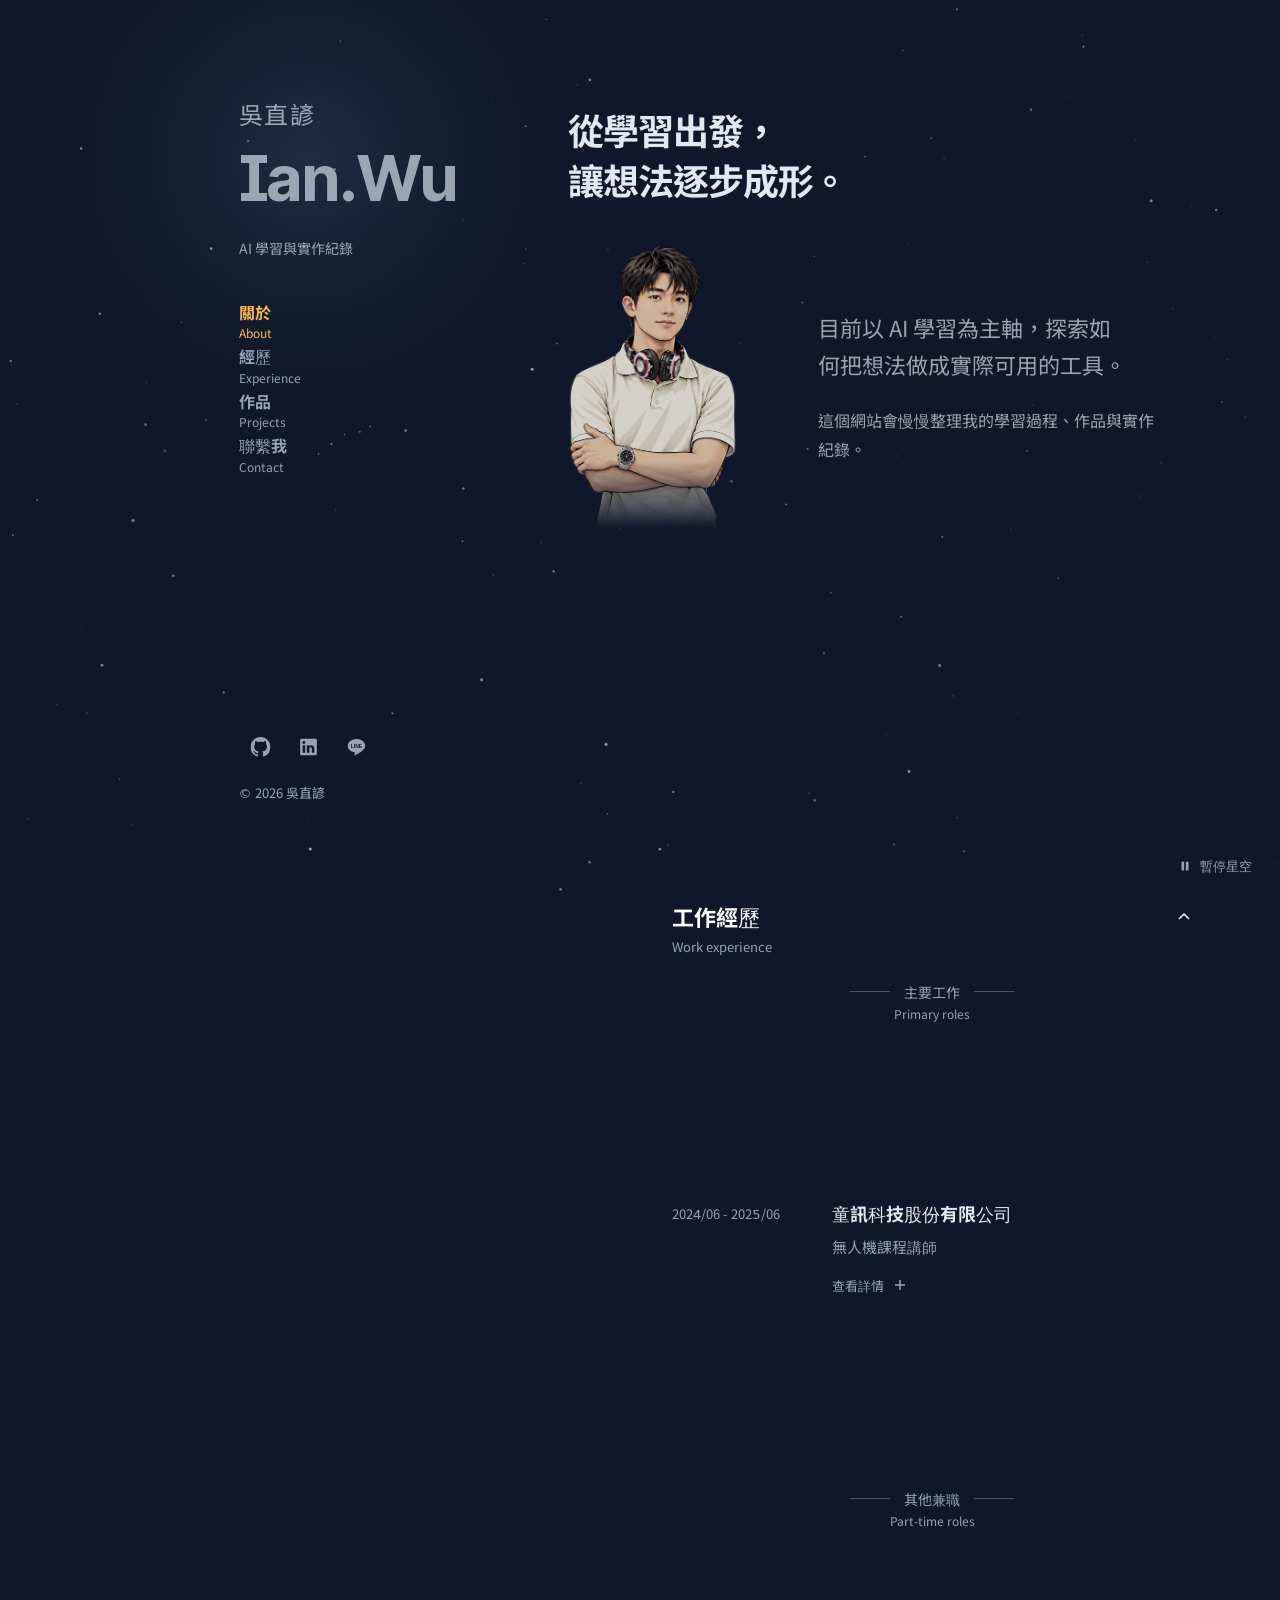
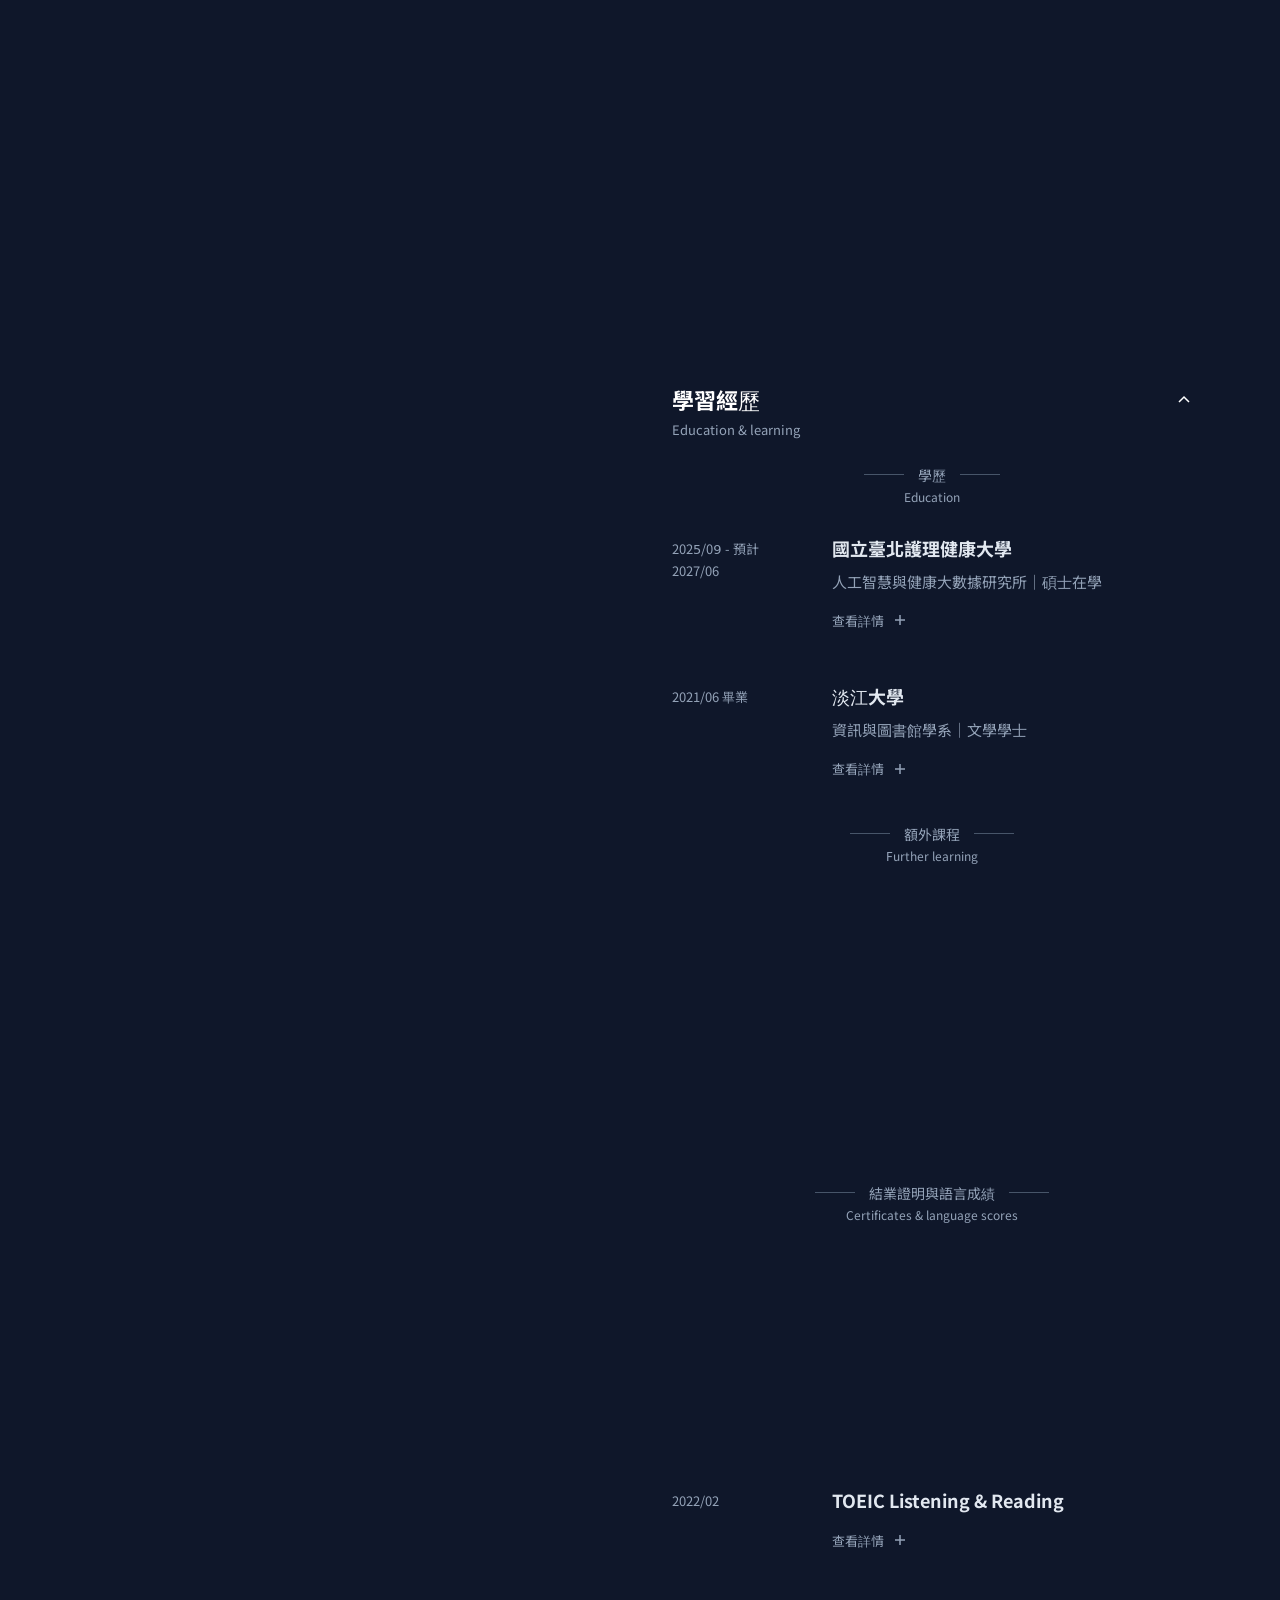
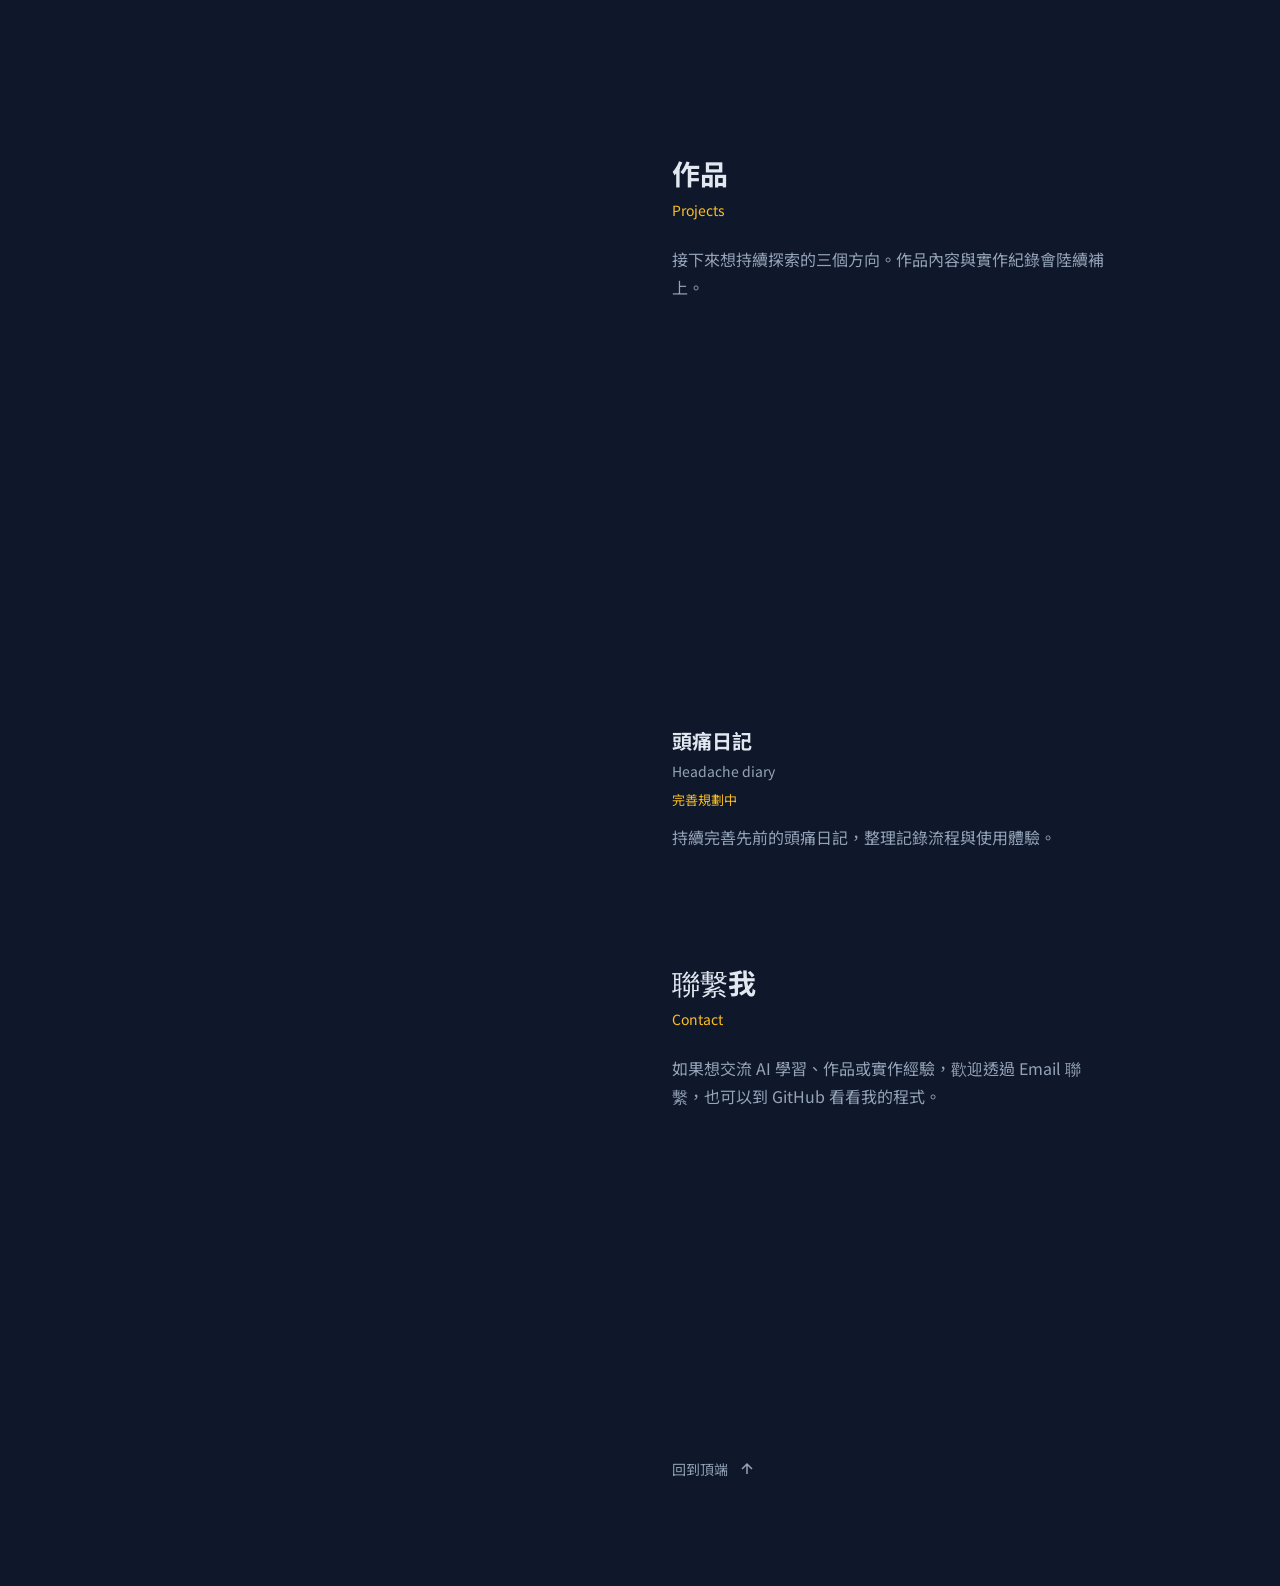
==== index.html @ cefb698c "Publish Ian.Wu portfolio website" ====
<!doctype html>
<html lang="zh-Hant">
<head>
<meta charset="utf-8"><meta name="viewport" content="width=device-width,initial-scale=1">
<meta name="theme-color" content="#0f172a"><meta name="description" content="吳直諺 Ian.Wu 的個人網站，整理 AI 學習、系統導入經歷與作品實作紀錄。">
<title>吳直諺｜個人網站</title>
<link rel="stylesheet" href="site.css?v=20261101-slower-details">
<script src="site.js?v=20261101-hover-details" defer></script>
<script src="starfield.js?v=20261101-vivid" defer></script>
</head>
<body id="top">
<a class="skip-link" href="#main">跳到主要內容</a>
<canvas class="starfield" aria-hidden="true" hidden></canvas>
<div class="site-layout">
<header class="identity">
<div><div class="identity-top"><h1><a href="#top"><span class="name-zh">吳直諺</span><span class="name-en" lang="en">Ian.Wu</span></a></h1>
<button class="menu-toggle" type="button" aria-label="開啟導覽選單" aria-expanded="false" aria-controls="primary-nav" hidden><span class="menu-icon" aria-hidden="true"><span></span><span></span><span></span></span></button></div>
<p class="identity-description">AI 學習與實作紀錄</p>
<nav id="primary-nav" aria-label="主要導覽"><a href="#about" aria-current=location><span class="nav-line" aria-hidden="true"></span><span class="nav-label"><span class="label-zh">關於</span><span class="label-en" lang="en">About</span></span></a><div class="nav-group"><a href="#work-experience" aria-expanded="false" aria-controls="experience-nav" ><span class="nav-line" aria-hidden="true"></span><span class="nav-label"><span class="label-zh">經歷</span><span class="label-en" lang="en">Experience</span></span></a><div id="experience-nav" class="nav-branch" aria-hidden="true" inert><div class="nav-branch-clip"><ul class="nav-children"><li><a href="#work-experience"><span class="nav-label"><span class="label-zh">工作經歷</span><span class="label-en" lang="en">Work experience</span></span></a></li><li><a href="#learning-experience"><span class="nav-label"><span class="label-zh">學習經歷</span><span class="label-en" lang="en">Education &amp; learning</span></span></a></li></ul></div></div></div><a href="#projects" ><span class="nav-line" aria-hidden="true"></span><span class="nav-label"><span class="label-zh">作品</span><span class="label-en" lang="en">Projects</span></span></a><a href="#contact" ><span class="nav-line" aria-hidden="true"></span><span class="nav-label"><span class="label-zh">聯繫我</span><span class="label-en" lang="en">Contact</span></span></a></nav></div>
<div class="identity-bottom"><div class="social-links" aria-label="社群連結"><a href="https://github.com/ian94305" aria-label="GitHub" target="_blank" rel="noopener noreferrer"><svg xmlns="http://www.w3.org/2000/svg" viewBox="0 0 16 16" fill="currentColor" class="h-6 w-6" aria-hidden="true"><path d="M8 0C3.58 0 0 3.58 0 8c0 3.54 2.29 6.53 5.47 7.59.4.07.55-.17.55-.38 0-.19-.01-.82-.01-1.49-2.01.37-2.53-.49-2.69-.94-.09-.23-.48-.94-.82-1.13-.28-.15-.68-.52-.01-.53.63-.01 1.08.58 1.23.82.72 1.21 1.87.87 2.33.66.07-.52.28-.87.51-1.07-1.78-.2-3.64-.89-3.64-3.95 0-.87.31-1.59.82-2.15-.08-.2-.36-1.02.08-2.12 0 0 .67-.21 2.2.82.64-.18 1.32-.27 2-.27.68 0 1.36.09 2 .27 1.53-1.04 2.2-.82 2.2-.82.44 1.1.16 1.92.08 2.12.51.56.82 1.27.82 2.15 0 3.07-1.87 3.75-3.65 3.95.29.25.54.73.54 1.48 0 1.07-.01 1.93-.01 2.2 0 .21.15.46.55.38A8.013 8.013 0 0016 8c0-4.42-3.58-8-8-8z"></path></svg></a><span class="social-pending" role="img" aria-label="LinkedIn（連結待補）" title="LinkedIn：連結待補"><svg xmlns="http://www.w3.org/2000/svg" viewBox="0 0 24 24" fill="currentColor" class="h-6 w-6" aria-hidden="true"><path d="M20.5 2h-17A1.5 1.5 0 002 3.5v17A1.5 1.5 0 003.5 22h17a1.5 1.5 0 001.5-1.5v-17A1.5 1.5 0 0020.5 2zM8 19H5v-9h3zM6.5 8.25A1.75 1.75 0 118.3 6.5a1.78 1.78 0 01-1.8 1.75zM19 19h-3v-4.74c0-1.42-.6-1.93-1.38-1.93A1.74 1.74 0 0013 14.19a.66.66 0 000 .14V19h-3v-9h2.9v1.3a3.11 3.11 0 012.7-1.4c1.55 0 3.36.86 3.36 3.66z"></path></svg></span><span class="social-pending" role="img" aria-label="LINE（連結待補）" title="LINE：連結待補"><svg xmlns="http://www.w3.org/2000/svg" viewBox="0 0 32 32" aria-hidden="true"><path fill="currentColor" d="M16 3C8.3 3 2 7.8 2 13.8c0 5.3 4.8 9.7 11.3 10.6l-.6 4.6c-.1.6.4.8.9.5 6.8-4 16.4-9.5 16.4-15.7C30 7.8 23.7 3 16 3Z"/><text x="16" y="17" text-anchor="middle" fill="#0f172a" font-family="Arial,sans-serif" font-weight="700" font-size="8">LINE</text></svg></span></div><p class="copyright">© 2026 吳直諺</p></div>
</header>
<main id="main" tabindex="-1"><section id="about" aria-label="關於" tabindex="-1"><div class="about-intro"><p class="about-headline"><span>從學習出發，</span><span>讓想法逐步成形。</span></p><div class="about-profile"><figure class="about-portrait"><img src="assets/ian-portrait-comic-20261101.png" alt="Ian.Wu 戴著耳機、雙手交叉的漫畫風人像" width="1024" height="673" decoding="async"></figure><div class="about-copy"><p>目前以 AI 學習為<span class="keep-word">主軸</span>，探索如何把想法做成實際可用的工具。</p><p>這個網站會慢慢整理我的學習過程、作品與實作紀錄。</p></div></div></div></section><section id="experience" aria-label="經歷" tabindex="-1"><div class="experience-timeline"><section class="experience-group" id="work-experience" aria-labelledby="heading-work-experience" tabindex="-1"><h2 id="heading-work-experience"><button class="timeline-toggle" type="button" aria-expanded="true" aria-controls="details-work-experience" disabled><span class="heading-pair"><span class="label-zh">工作經歷</span><span class="label-en" lang="en">Work experience</span></span><svg class="timeline-chevron" viewBox="0 0 16 16" fill="none" stroke="currentColor" stroke-width="1.5" aria-hidden="true"><path d="m3 6 5 5 5-5"/></svg></button></h2><div class="timeline-details" id="details-work-experience"><div class="timeline-details-clip"><section class="experience-category"><h3><span class="heading-pair"><span class="label-zh">主要工作</span><span class="label-en" lang="en">Primary roles</span></span></h3><div class="category-entries"><article class="entry"><p class="entry-period">2025/07 - 至今</p><div><h4>金旭資訊</h4><p class="entry-subtitle">ERP 系統導入顧問</p><details class="entry-more"><summary><span class="more-closed">查看詳情</span><span class="more-open">收合詳情</span><span class="sr-only">：金旭資訊</span><svg class="disclosure-icon" viewBox="0 0 16 16" fill="none" stroke="currentColor" stroke-width="1.5" aria-hidden="true"><path d="M3 8h10"/><path class="plus-stem" d="M8 3v10"/></svg></summary><div class="entry-description"><ul class=entry-points><li>參與 ERP 系統導入，涵蓋人事薪資、進銷存及發票申報；與客戶管理者及使用者釐清需求、跨部門流程與資料交接，提出導入方案及流程調整建議。</li><li>依需求設定系統功能、欄位對應及資料匯入／匯出，執行資料驗證與問題排查，協同工程部處理問題，參與教育訓練、文件準備及上線後支援。</li><li>代表案例：協助約 100 人薪資系統正式上線，完成首月薪資結算與全員核對，釐清或修正差異。</li></ul></div></details></div></article><article class="entry"><p class="entry-period">2024/06 - 2025/06</p><div><h4>童訊科技股份有限公司</h4><p class="entry-subtitle">無人機課程講師</p><details class="entry-more"><summary><span class="more-closed">查看詳情</span><span class="more-open">收合詳情</span><span class="sr-only">：童訊科技股份有限公司</span><svg class="disclosure-icon" viewBox="0 0 16 16" fill="none" stroke="currentColor" stroke-width="1.5" aria-hidden="true"><path d="M3 8h10"/><path class="plus-stem" d="M8 3v10"/></svg></summary><div class="entry-description"><ul class=entry-points><li>規劃國中生無人機課程教案，進行課堂教學與操作指導。</li><li>提供無人機競賽指導，將技術操作轉化為學生可理解的學習步驟。</li></ul></div></details></div></article><article class="entry"><p class="entry-period">2023/04 - 2024/07</p><div><h4>資達科技股份有限公司</h4><p class="entry-subtitle">系統客服人員</p><details class="entry-more"><summary><span class="more-closed">查看詳情</span><span class="more-open">收合詳情</span><span class="sr-only">：資達科技股份有限公司</span><svg class="disclosure-icon" viewBox="0 0 16 16" fill="none" stroke="currentColor" stroke-width="1.5" aria-hidden="true"><path d="M3 8h10"/><path class="plus-stem" d="M8 3v10"/></svg></summary><div class="entry-description"><ul class=entry-points><li>監控電子公文系統，回應使用者諮詢、彙整回饋並進行問題初步排解。</li><li>執行資料庫排查及例行報表製作，陪同業務提供售前技術支援。</li></ul></div></details></div></article></div></section><section class="experience-category"><h3><span class="heading-pair"><span class="label-zh">其他兼職</span><span class="label-en" lang="en">Part-time roles</span></span></h3><div class="category-entries"><article class="entry"><p class="entry-period">2024/07 - 至今</p><div><h4>台灣腦中風學會</h4><p class="entry-subtitle">IT 支援</p><p>電腦、網路及周邊設備排查；研討會視訊與現場技術支援。</p></div></article><article class="entry"><p class="entry-period">2022 - 2024</p><div><h4>英文家教</h4><p>個別指導兩名國中生，協助課業、段考及會考英文準備。</p></div></article><article class="entry"><p class="entry-period"></p><div><h4>展場與活動兼職</h4><p>展場銷售、顧客接待、活動執行與設備管理。</p></div></article></div></section></div></div></section><section class="experience-group" id="learning-experience" aria-labelledby="heading-learning-experience" tabindex="-1"><h2 id="heading-learning-experience"><button class="timeline-toggle" type="button" aria-expanded="true" aria-controls="details-learning-experience" disabled><span class="heading-pair"><span class="label-zh">學習經歷</span><span class="label-en" lang="en">Education &amp; learning</span></span><svg class="timeline-chevron" viewBox="0 0 16 16" fill="none" stroke="currentColor" stroke-width="1.5" aria-hidden="true"><path d="m3 6 5 5 5-5"/></svg></button></h2><div class="timeline-details" id="details-learning-experience"><div class="timeline-details-clip"><section class="experience-category"><h3><span class="heading-pair"><span class="label-zh">學歷</span><span class="label-en" lang="en">Education</span></span></h3><div class="category-entries"><article class="entry"><p class="entry-period">2025/09 - 預計 2027/06</p><div><h4>國立臺北護理健康大學</h4><p class="entry-subtitle">人工智慧與健康大數據研究所｜碩士在學</p><details class="entry-more"><summary><span class="more-closed">查看詳情</span><span class="more-open">收合詳情</span><span class="sr-only">：國立臺北護理健康大學</span><svg class="disclosure-icon" viewBox="0 0 16 16" fill="none" stroke="currentColor" stroke-width="1.5" aria-hidden="true"><path d="M3 8h10"/><path class="plus-stem" d="M8 3v10"/></svg></summary><div class="entry-description"><p>以人工智慧與健康大數據為兩大發展主軸，結合資訊科技與生醫健康領域。課程涵蓋資料科學、機器學習、健康數據分析與資料探勘，重視理論、實作及健康照護情境中的應用。</p></div></details></div></article><article class="entry"><p class="entry-period">2021/06 畢業</p><div><h4>淡江大學</h4><p class="entry-subtitle">資訊與圖書館學系｜文學學士</p><details class="entry-more"><summary><span class="more-closed">查看詳情</span><span class="more-open">收合詳情</span><span class="sr-only">：淡江大學</span><svg class="disclosure-icon" viewBox="0 0 16 16" fill="none" stroke="currentColor" stroke-width="1.5" aria-hidden="true"><path d="M3 8h10"/><path class="plus-stem" d="M8 3v10"/></svg></summary><div class="entry-description"><p>以圖書館學為基礎，結合資訊科學、多媒體科技與出版傳播。課程涵蓋資訊組織、資訊檢索、數位典藏與資訊系統應用，著重資訊資源的蒐集、整理、保存、管理與利用。</p></div></details></div></article></div></section><section class="experience-category"><h3><span class="heading-pair"><span class="label-zh">額外課程</span><span class="label-en" lang="en">Further learning</span></span></h3><div class="category-entries"><article class="entry"><p class="entry-period">2023/03/05 - 2023/03/19</p><div><h4>Node.js 與 MongoDB 網頁後端開發</h4><p class="entry-subtitle">國立臺灣大學資訊系統訓練班</p><details class="entry-more"><summary><span class="more-closed">查看詳情</span><span class="more-open">收合詳情</span><span class="sr-only">：Node.js 與 MongoDB 網頁後端開發</span><svg class="disclosure-icon" viewBox="0 0 16 16" fill="none" stroke="currentColor" stroke-width="1.5" aria-hidden="true"><path d="M3 8h10"/><path class="plus-stem" d="M8 3v10"/></svg></summary><div class="entry-description"><ul class=entry-points><li>完成非學分進修課程，學習 Node.js、MongoDB 與 Express。</li><li>練習 RESTful API 與資料庫操作，建立網頁後端開發基礎。</li></ul></div></details></div></article><article class="entry"><p class="entry-period">2022/10/07 - 2022/12/19</p><div><h4>Fintech AI 金融與行銷大數據養成班</h4><p class="entry-subtitle">工業技術研究院｜357 小時</p><details class="entry-more"><summary><span class="more-closed">查看詳情</span><span class="more-open">收合詳情</span><span class="sr-only">：Fintech AI 金融與行銷大數據養成班</span><svg class="disclosure-icon" viewBox="0 0 16 16" fill="none" stroke="currentColor" stroke-width="1.5" aria-hidden="true"><path d="M3 8h10"/><path class="plus-stem" d="M8 3v10"/></svg></summary><div class="entry-description"><ul class=entry-points><li>完成培訓，學習 Python、AI 模型與資料分析。</li><li>透過金融及行銷案例理解資料分析應用，連結資料處理與業務情境。</li></ul></div></details></div></article></div></section><section class="experience-category"><h3><span class="heading-pair"><span class="label-zh">結業證明與語言成績</span><span class="label-en" lang="en">Certificates &amp; language scores</span></span></h3><div class="category-entries"><article class="entry"><p class="entry-period">2024/07</p><div><h4>AWS Cloud Practitioner Essentials</h4><details class="entry-more"><summary><span class="more-closed">查看詳情</span><span class="more-open">收合詳情</span><span class="sr-only">：AWS Cloud Practitioner Essentials</span><svg class="disclosure-icon" viewBox="0 0 16 16" fill="none" stroke="currentColor" stroke-width="1.5" aria-hidden="true"><path d="M3 8h10"/><path class="plus-stem" d="M8 3v10"/></svg></summary><div class="entry-description"><p>課程結業。</p></div></details></div></article><article class="entry"><p class="entry-period">2024/07</p><div><h4>Foundations of Project Management</h4><details class="entry-more"><summary><span class="more-closed">查看詳情</span><span class="more-open">收合詳情</span><span class="sr-only">：Foundations of Project Management</span><svg class="disclosure-icon" viewBox="0 0 16 16" fill="none" stroke="currentColor" stroke-width="1.5" aria-hidden="true"><path d="M3 8h10"/><path class="plus-stem" d="M8 3v10"/></svg></summary><div class="entry-description"><p>Google／Coursera 單門課程。</p></div></details></div></article><article class="entry"><p class="entry-period">2022/02</p><div><h4>TOEIC Listening &amp; Reading</h4><details class="entry-more"><summary><span class="more-closed">查看詳情</span><span class="more-open">收合詳情</span><span class="sr-only">：TOEIC Listening &amp; Reading</span><svg class="disclosure-icon" viewBox="0 0 16 16" fill="none" stroke="currentColor" stroke-width="1.5" aria-hidden="true"><path d="M3 8h10"/><path class="plus-stem" d="M8 3v10"/></svg></summary><div class="entry-description"><p>895 / 990 分。</p></div></details></div></article></div></section></div></div></section></div></section><section id="projects" aria-labelledby="heading-projects" tabindex="-1"><h2 class="section-heading" id="heading-projects"><span class="heading-pair"><span class="label-zh">作品</span><span class="label-en" lang="en">Projects</span></span></h2><p class=section-intro>接下來想持續探索的三個方向。作品內容與實作紀錄會陸續補上。</p><article class="entry"><p class="entry-period"></p><div><h3><span class="heading-pair"><span class="label-zh">個人知識庫</span><span class="label-en" lang="en">Personal knowledge base</span></span></h3><p class=project-status>規劃中</p><p>預計整理 AI 學習筆記與實作紀錄，讓分散的知識更容易查找與回顧。</p></div></article><article class="entry"><p class="entry-period"></p><div><h3><span class="heading-pair"><span class="label-zh">預約報名系統</span><span class="label-en" lang="en">Booking &amp; registration</span></span></h3><p class=project-status>規劃中</p><p>從預約與報名流程出發，探索如何把實際需求轉成可使用的網站。</p></div></article><article class="entry"><p class="entry-period"></p><div><h3><span class="heading-pair"><span class="label-zh">頭痛日記</span><span class="label-en" lang="en">Headache diary</span></span></h3><p class=project-status>完善規劃中</p><p>持續完善先前的頭痛日記，整理記錄流程與使用體驗。</p></div></article></section><section id="contact" aria-labelledby="heading-contact" tabindex="-1"><h2 class="section-heading" id="heading-contact"><span class="heading-pair"><span class="label-zh">聯繫我</span><span class="label-en" lang="en">Contact</span></span></h2><p class=section-intro>如果想交流 AI 學習、作品或實作經驗，歡迎透過 Email 聯繫，也可以到 GitHub 看看我的程式。</p><article class="entry"><p class="entry-period"></p><div><h3><a href="mailto:ianianwuwu@gmail.com">Email<svg class="link-icon" viewBox="0 0 16 16" fill="none" stroke="currentColor" stroke-width="1.5" aria-hidden="true"><path d="M4 12 12 4M4 4h8v8"/></svg></a></h3><p>ianianwuwu@gmail.com</p></div></article><article class="entry"><p class="entry-period"></p><div><h3><a href="https://github.com/ian94305">GitHub<svg class="link-icon" viewBox="0 0 16 16" fill="none" stroke="currentColor" stroke-width="1.5" aria-hidden="true"><path d="M4 12 12 4M4 4h8v8"/></svg></a></h3><p>ian94305</p></div></article></section>
<footer><a href="#top">回到頂端 <svg class="link-icon" viewBox="0 0 16 16" fill="none" stroke="currentColor" stroke-width="1.5" aria-hidden="true"><path d="M8 13V3M3 8l5-5 5 5"/></svg></a></footer>
</main>
</div>
<div class="torch-shade" aria-hidden="true" hidden></div>
<button class="starfield-toggle" type="button" hidden aria-label="暫停星空背景動畫"><svg viewBox="0 0 16 16" width="14" height="14" fill="currentColor" aria-hidden="true"><path class="starfield-pause-icon" d="M4 3h3v10H4zm5 0h3v10H9z"/><path class="starfield-play-icon" d="M5 3v10l8-5z" hidden/></svg><span>暫停星空</span></button>
</body></html>
---- site.css ----
@font-face{font-family:'Inter Name';font-style:normal;font-weight:700;font-display:swap;src:url(assets/inter-700.woff2) format('woff2')}
@font-face{font-family:'Noto Sans TC';font-style:normal;font-weight:400;font-display:swap;src:url(assets/sans-0.ttf) format('truetype')}
@font-face{font-family:'Noto Sans TC';font-style:normal;font-weight:700;font-display:swap;src:url(assets/sans-1.ttf) format('truetype')}
:root{color-scheme:dark;--background:#0f172a;--text:#e2e8f0;--muted:#94a3b8;--accent:#fbbf24;--link-hover:#ffb547;--line:#475569;--hover:#16243a;--sans:'Noto Sans TC',system-ui,sans-serif;font-family:var(--sans);background:var(--background);color:var(--muted);font-synthesis:none;scroll-behavior:smooth}
*{box-sizing:border-box}body{margin:0;font-size:16px;line-height:1.8}h1,h2,h3,p{margin:0}a{color:inherit;text-decoration:none}a:hover,a:focus-visible{color:var(--link-hover)}a:focus-visible{outline:2px solid var(--accent);outline-offset:7px}section:focus,main:focus{outline:none}::selection{background:var(--accent);color:var(--background)}.skip-link{position:fixed;top:12px;left:12px;z-index:5;background:var(--accent);color:var(--background);padding:12px 18px;transform:translateY(-160%)}.skip-link:focus{transform:none}.site-layout{max-width:1200px;margin:0 auto;padding:var(--page-block-inset,96px) 48px;display:grid;grid-template-columns:minmax(0,var(--sidebar-fr,1fr)) minmax(0,var(--content-fr,1fr));gap:64px}.identity{position:static;min-height:0;display:flex;flex-direction:column;justify-content:space-between}.identity h1{font-size:48px;font-weight:700;line-height:1.25;letter-spacing:-.035em;color:var(--about-body)}.identity h1 a:focus-visible{color:#fff}.identity nav{display:flex;flex-direction:column;align-items:flex-start;gap:8px;margin-top:72px}.identity nav a{display:flex;align-items:center;gap:18px;min-height:40px;font-size:14px;font-weight:700;transition:color .18s}.nav-line{display:block;height:1px;width:32px;background:var(--line);transition:width .18s,background-color .18s}.identity nav a[aria-current]{color:var(--link-hover)}.identity nav a:hover,.identity nav a:focus-visible{color:var(--link-hover)}.identity nav a:hover .nav-line,.identity nav a:focus-visible .nav-line,.identity nav a[aria-current] .nav-line{width:64px;background:currentColor}.copyright{font-size:13px}main{min-width:0}main>section{scroll-margin-top:64px;margin-bottom:112px;padding:0}h2{font-size:18px;font-weight:700;color:var(--text);line-height:1.5;margin-bottom:16px}.empty-state{font-size:16px;color:var(--muted)}.entry{display:grid;grid-template-columns:100px minmax(0,1fr);gap:22px;padding:20px;margin:0 -20px 12px;border-radius:6px;transition:background-color .18s}.entry:hover,.entry:focus-within{background:var(--hover)}.entry-period{font-size:13px;line-height:1.8;padding-top:2px}.entry h3{font-size:17px;line-height:1.6;font-weight:700;color:var(--text);margin-bottom:10px}.entry p{font-size:15px;white-space:pre-line}.tags{display:flex;flex-wrap:wrap;gap:8px;list-style:none;margin:16px 0 0;padding:0}.tags li{font-size:13px;padding:3px 10px;background:var(--hover);border-radius:20px;color:var(--accent)}main footer{font-size:14px;padding-top:8px}main footer a{display:inline-block;padding:8px 0}
@media(max-width:1023px){.site-layout{display:block;max-width:760px;padding:64px 48px}.identity{position:static;min-height:0;height:auto;margin-bottom:80px}.identity nav{margin-top:32px;flex-direction:row;gap:28px;flex-wrap:wrap}.nav-line{display:none}.copyright{margin-top:32px}.identity h1{font-size:44px}main>section{scroll-margin-top:32px}}
@media(max-width:600px){.site-layout{padding:48px 24px}.identity h1{font-size:40px}.identity{margin-bottom:64px}.identity nav{gap:18px;margin-top:28px}.identity nav a{font-size:14px;min-height:44px}.copyright{font-size:13px;margin-top:24px}main>section{margin-bottom:80px}h2{margin-bottom:10px}.entry{grid-template-columns:1fr;gap:10px;padding:16px;margin-inline:-16px}.entry h3{font-size:17px}}

@media(prefers-reduced-motion:reduce){:root{scroll-behavior:auto}*,*:before,*:after{transition:none!important;animation:none!important}}
/* A single lightweight canvas stays behind the original content. */
body{isolation:isolate}
.starfield{position:fixed;inset:0;display:block;width:100%;height:100%;z-index:0;pointer-events:none}
.site-layout{position:relative;z-index:1}
.starfield-toggle{position:fixed;right:16px;bottom:14px;z-index:12;display:inline-flex;align-items:center;gap:8px;min-height:40px;padding:8px 12px;border:0;border-radius:4px;background:var(--background);color:var(--muted);font:inherit;font-size:13px;cursor:pointer;transition:color .18s ease}
.starfield-toggle:hover{color:var(--accent)}
.starfield-toggle:focus-visible{outline:2px solid var(--accent);outline-offset:3px}
.starfield-toggle svg{flex:none}
@media(max-width:700px){.starfield-toggle{right:8px;bottom:8px;min-height:44px;padding:10px}.starfield-toggle span{position:absolute;width:1px;height:1px;overflow:hidden;clip-path:inset(50%)}}
@media print,(forced-colors:active){.starfield,.starfield-toggle{display:none!important}}
/* Noninteractive soft light follows the mouse without dimming the content. */
[hidden]{display:none!important}
.torch-shade{position:fixed;inset:0;z-index:10;pointer-events:none;background:radial-gradient(circle 280px at var(--torch-x,25vw) var(--torch-y,160px),rgba(125,211,252,.12) 0%,rgba(125,211,252,.065) 30%,rgba(125,211,252,.018) 65%,rgba(125,211,252,0) 100%)}
.skip-link{z-index:30}
@media(hover:none),(pointer:coarse),(max-width:700px),(forced-colors:active),(prefers-reduced-motion:reduce){.torch-shade{display:none!important}}
@media print{.torch-shade{display:none!important}}
.identity-top{display:flex;align-items:center;justify-content:space-between;gap:24px}
.identity h1 a{display:inline-block;color:inherit;transition:color .18s ease}.name-zh{display:block;font-size:20px;line-height:1.5;font-weight:400;letter-spacing:.08em;color:inherit;margin-bottom:8px}.name-en{display:block;font-family:'Inter Name',var(--sans);font-feature-settings:"ss02" 1;line-height:1.2;letter-spacing:-.035em}@media(hover:hover) and (pointer:fine){.identity h1:hover a{color:#fff}}
.menu-toggle{display:none;width:48px;height:48px;flex-shrink:0;align-items:center;justify-content:center;padding:12px;border:1px solid var(--line);border-radius:6px;background:var(--background);color:var(--text);cursor:pointer;position:relative;z-index:21}
.menu-toggle:hover{border-color:var(--accent);color:var(--accent)}
.menu-toggle:focus-visible{outline:2px solid var(--accent);outline-offset:4px}
.menu-icon{position:relative;display:block;width:22px;height:18px}
.menu-icon span{position:absolute;left:0;width:22px;height:2px;background:currentColor;transition:transform .18s,opacity .18s;transform-origin:center}
.menu-icon span:nth-child(1){top:0}.menu-icon span:nth-child(2){top:8px}.menu-icon span:nth-child(3){top:16px}
.menu-toggle[aria-expanded="true"] .menu-icon span:nth-child(1){transform:translateY(8px) rotate(45deg)}
.menu-toggle[aria-expanded="true"] .menu-icon span:nth-child(2){opacity:0}
.menu-toggle[aria-expanded="true"] .menu-icon span:nth-child(3){transform:translateY(-8px) rotate(-45deg)}
@media(max-width:1023px){
 .menu-toggle:not([hidden]){display:flex}
 .identity nav.menu-ready:not(.is-open){display:none}
 .identity nav.menu-ready.is-open{position:relative;z-index:21;display:flex;align-items:stretch;flex-direction:column;gap:0;margin-top:24px;padding:12px 20px;background:var(--background);border:1px solid var(--line);border-radius:6px}
 .identity nav.menu-ready a{min-height:48px;padding:10px 0}
 .identity nav.menu-ready a+a{margin-top:4px}
 .identity nav.menu-ready a[aria-current]{color:var(--link-hover)}
}
@media print{.menu-toggle{display:none!important}.identity nav.menu-ready{display:flex!important}}

.identity nav.menu-ready a:hover,.identity nav.menu-ready a:focus-visible{color:var(--link-hover)}
.skip-link:hover,.skip-link:focus-visible{color:var(--background)}

.nav-group{width:100%}
.nav-branch{display:grid;grid-template-rows:0fr;opacity:0;transition:grid-template-rows .22s cubic-bezier(.16,1,.3,1),opacity .16s ease-out}
.nav-branch.is-expanded{grid-template-rows:1fr;opacity:1;transition-duration:.3s,.2s}
.nav-branch-clip{min-height:0;overflow:hidden}
.nav-children{list-style:none;margin:2px 0 4px 50px;padding:0}
.identity nav .nav-children a{font-size:14px;font-weight:400;min-height:32px;padding:2px 0}
.identity nav a.is-active-group{color:var(--link-hover)}
.identity nav a.is-active-group .nav-line{width:64px;background:currentColor}
.experience-timeline{position:relative;margin-top:0;padding-bottom:24px}
.experience-group{position:relative;width:100%;min-height:0;padding:0 0 56px;scroll-margin-top:96px}
.experience-group>h2{font-size:20px;font-weight:700;line-height:1.5;margin-bottom:0}
.timeline-toggle{display:flex;align-items:center;justify-content:space-between;gap:16px;width:100%;min-height:44px;padding:0;border:0;background:none;color:var(--about-body);font:inherit;text-align:left;cursor:pointer;transition:color .18s ease}
.timeline-toggle:disabled{cursor:default}
.timeline-toggle:hover,.timeline-toggle:focus-visible,.is-revealed .timeline-toggle{color:#fff}
.timeline-toggle:focus-visible{outline:2px solid var(--accent);outline-offset:6px}
.timeline-chevron{font-size:18px;line-height:1;transform:rotate(180deg);transition:transform .45s cubic-bezier(.16,1,.3,1)}
.timeline-details{display:grid;grid-template-rows:1fr;opacity:1;transition:grid-template-rows .45s cubic-bezier(.16,1,.3,1),opacity .3s ease}
.timeline-details-clip{min-height:0;overflow:hidden}
.timeline-details-clip> :first-child{margin-top:16px}
.experience-group.timeline-ready:not(.is-revealed) .timeline-details{grid-template-rows:0fr;opacity:0}
.experience-group.timeline-ready:not(.is-revealed) .timeline-chevron{transform:rotate(0)}
.experience-timeline .entry{display:grid;grid-template-columns:132px minmax(0,1fr);gap:28px;padding:0;margin:0 0 40px;border-radius:0}
.experience-timeline .entry:hover,.experience-timeline .entry:focus-within{background:none}
.experience-timeline .entry-period{padding:0;margin-bottom:8px;color:var(--accent)}
.experience-timeline .entry-period:empty{display:none}
.experience-timeline .tags li{padding:0;background:none;border-radius:0}
@media(max-width:600px){
 .experience-timeline{margin-top:0;padding:0}
 .experience-group{padding-bottom:40px}
 .experience-group>h2{font-size:18px}
}
@media print{.experience-group.timeline-ready .timeline-details{grid-template-rows:1fr!important;opacity:1!important}.timeline-chevron{display:none}}
.entry h4{font-size:17px;line-height:1.6;font-weight:700;color:var(--text);margin-bottom:10px}
@media(max-width:1023px){
 .nav-children{margin:0 0 4px 20px}
 .identity nav.menu-ready .nav-children a{min-height:44px;padding:8px 0}
 .experience-group{scroll-margin-top:32px}
}

/* Unframed content shares one text edge; the portrait aligns with the introduction. */
:root{--page-block-inset:96px;--about-body:#9ca3af;--about-lead:clamp(20px,1.75vw,22px)}
.about-intro{width:100%}
.about-headline{font-size:36px;font-weight:700;line-height:1.4;letter-spacing:-.03em;color:var(--text);margin:0 0 40px}
.about-headline>span{display:block}
.about-profile{display:grid;grid-template-columns:minmax(130px,.8fr) minmax(0,1.4fr);align-items:center;gap:36px;width:100%}
.identity-description{font-size:14px;line-height:1.7;color:var(--about-body);margin-top:20px}
.identity nav .nav-line{display:none}
.about-copy{min-width:0;color:var(--about-body);transition:color .18s ease}
/* Clip departing copy at the viewport without creating a nested scroll container. */
html,body{overflow-x:clip}
.about-copy.is-scroll-exit{transform:translate3d(var(--about-copy-x,0px),0,0);opacity:var(--about-copy-opacity,1)}
.about-copy.is-scroll-exit:focus-within{transform:none;opacity:1}
@media(prefers-reduced-motion:reduce){.about-copy.is-scroll-exit{transform:none!important;opacity:1!important}}
@media print{.about-copy.is-scroll-exit{transform:none!important;opacity:1!important}}
.about-copy p{font-size:16px;line-height:1.8;color:inherit;text-wrap:pretty}
.about-copy p:first-of-type{font-size:var(--about-lead);line-height:1.65;text-wrap:balance}
.about-profile:focus-within .about-copy{color:#fff}
@media(hover:hover) and (pointer:fine){.about-profile:hover .about-copy{color:#fff}}
.about-copy p+p{margin-top:24px}
.about-copy .keep-word{white-space:nowrap}
/* Keep the supplied portrait intact; soften its tone and lower edge in CSS. */
.about-portrait{position:relative;margin:0;min-width:0;width:100%;max-width:170px;aspect-ratio:3/5;overflow:hidden;justify-self:start;mask-image:linear-gradient(to bottom,#000 0%,#000 76%,transparent 100%)}
.about-portrait img{position:absolute;top:0;left:-87.5%;display:block;width:275%;height:auto;max-width:none;transform:translateY(-2%);filter:saturate(.72) brightness(.9);opacity:.94}
@media(max-width:600px){
 .about-headline{font-size:28px;margin-bottom:28px}
 .about-profile{grid-template-columns:1fr;gap:32px}
 .about-portrait{width:145px;justify-self:start}
 .identity-description{margin-top:14px}
}
@media(min-width:1024px){
 .site-layout{container-type:inline-size}
 /* Anchor the composed introduction so it only scrolls vertically. */
 .about-intro{--intro-width:calc((100cqw - 64px) * .6);width:var(--intro-width);margin-inline-start:calc(100% - var(--intro-width))}
 .identity{position:sticky;top:var(--page-block-inset);align-self:start;display:flex;flex-direction:column;justify-content:space-between;height:calc(100svh - var(--page-block-inset) * 2);min-height:0;will-change:transform}
 .identity>div{width:max-content;max-width:100%;transform:translateX(var(--identity-x,0px))}
 .identity>.identity-bottom{transform:translateX(var(--identity-x,0px))}
 .identity h1{font-size:var(--identity-name-size,64px)}
 .identity .name-zh{font-size:var(--identity-zh-size,24px)}
 .identity nav{margin-top:var(--identity-nav-space,40px);gap:var(--identity-nav-gap,4px)}
 .identity nav a{font-size:var(--identity-nav-size,16px)}
 main>#about{display:flex;flex-direction:column;justify-content:flex-start;padding-top:8px;min-height:calc(100svh - var(--page-block-inset) * 2);margin-bottom:var(--page-block-inset)}
}
@media(max-height:650px) and (min-width:1024px){:root{--page-block-inset:48px}}
@media print{main>#about{min-height:0;margin-bottom:24px}.site-layout{grid-template-columns:1fr 3fr}}

/* Social destinations are enabled only after a personal URL is supplied. */
.social-links{display:flex;align-items:center;gap:4px;margin-bottom:12px}
.social-links a,.social-pending{display:flex;align-items:center;justify-content:center;width:44px;height:44px;color:var(--about-body);transition:color .18s ease}
.social-links svg{display:block;width:20px;height:20px}
.social-links a:hover,.social-links a:focus-visible{color:#fff}
.social-pending{cursor:default}
.identity-bottom .copyright{margin-top:0}
@media(max-width:1023px){.identity-bottom{margin-top:32px}.social-links{margin-bottom:12px}}

@media(min-width:1024px){
 .identity nav>a,.identity nav>.nav-group>a{min-height:36px}
 .identity-bottom{padding-top:24px}
}

/* Resume details retain the unframed timeline and wrap long course names. */
.experience-timeline .entry{overflow-wrap:anywhere}
.experience-timeline .entry-category{font-size:14px;color:var(--muted);margin:0 0 12px}
.experience-timeline .entry-subtitle{color:var(--muted);font-size:15px;line-height:1.7;margin:6px 0 0}
.entry-points{margin:14px 0 0;padding-left:18px;font-size:15px;line-height:1.85}
.entry-points li+li{margin-top:12px}
.entry-points li::marker{color:var(--line)}
.experience-timeline .entry h4{overflow-wrap:anywhere}
.experience-timeline .entry:last-child{margin-bottom:0}

.entry-more summary{display:inline-flex;align-items:center;gap:10px;min-height:44px;font-size:14px;color:var(--muted);cursor:pointer;list-style:none}
.entry-more summary::-webkit-details-marker{display:none}
.disclosure-icon{width:16px;height:16px;flex:none}
.entry-more[open] .plus-stem{display:none}
.entry-more summary:hover,.entry-more summary:focus-visible{color:var(--link-hover)}
.entry-more summary:focus-visible{outline:2px solid var(--accent);outline-offset:4px}
.entry-more .more-open,.entry-more[open] .more-closed{display:none}
.entry-more[open] .more-open{display:inline}
.entry-description{padding-top:8px}
.entry-more{interpolate-size:allow-keywords}
.entry-more::details-content{block-size:0;overflow:clip;opacity:0;transition:block-size .5s cubic-bezier(.22,1,.36,1),opacity .35s ease,content-visibility .5s allow-discrete}
.entry-more[open]::details-content{block-size:auto;opacity:1;transition-duration:.65s,.4s,.65s}
@media(prefers-reduced-motion:reduce){.entry-more::details-content{transition:none!important}}
@media print{.entry-more::details-content{display:block!important;block-size:auto!important;opacity:1!important;overflow:visible!important;content-visibility:visible!important;transition:none!important}.entry-more summary{display:none}.entry-more:not([open])> .entry-description{display:block!important}}

/* Category headings own their entries; dates and disclosure stay secondary. */
.experience-group>h2{font-size:22px}
.experience-category{margin-top:32px}
.experience-category:first-child{margin-top:20px}
.experience-category>h3{font-size:14px;font-weight:400;line-height:1.6;color:var(--muted);margin:0 0 28px;text-align:center}
.experience-category>h3 .label-zh{display:flex;align-items:center;justify-content:center;gap:14px}
.experience-category>h3 .label-zh::before,.experience-category>h3 .label-zh::after{content:"";display:block;flex:0 1 40px;min-width:20px;height:1px;background:var(--line)}
.experience-category>h3,.experience-category>h3 .label-en{transition:color .2s ease}
.experience-category>h3 .label-zh::before,.experience-category>h3 .label-zh::after{transition:background-color .2s ease}
.experience-category>h3.is-in-reading-band,.experience-category>h3.is-in-reading-band .label-en{color:var(--link-hover)}
.experience-category>h3.is-in-reading-band .label-zh::before,.experience-category>h3.is-in-reading-band .label-zh::after{background:currentColor}
.category-entries{padding-left:0}
.experience-timeline .entry-period{font-size:13px;line-height:1.7;color:var(--muted);margin:0;padding-top:4px}
.experience-timeline .entry>div{min-width:0;grid-column:2}
.experience-timeline .entry h4{font-size:18px;font-weight:700;line-height:1.6;color:var(--text);margin:0;overflow-wrap:anywhere;text-wrap:balance}
.entry-more summary{font-size:13px;gap:8px;margin-top:4px}
.entry-description{padding-top:8px;font-size:15px}
.experience-timeline .entry>div>p:not(.entry-subtitle){margin-top:12px}
@media(max-width:600px){.experience-group>h2{font-size:20px}}

/* One reading direction: dates on the left, institution and details on the right. */
.experience-group>h2{width:100%}
.timeline-chevron{width:16px;height:16px;flex:none}
.timeline-details-clip> :first-child{margin-top:24px}
.category-entries{padding-left:0}
.experience-group.is-instant .timeline-details{transition:none!important}
.experience-timeline .entry-period{font-variant-numeric:tabular-nums}
.entry-period:empty{display:none}
.sr-only{position:absolute;width:1px;height:1px;padding:0;margin:-1px;overflow:hidden;clip:rect(0,0,0,0);white-space:nowrap;border:0}

.section-intro{max-width:48ch;font-size:16px;line-height:1.8;margin:0 0 32px}
#projects .entry,#contact .entry{display:block;margin:0 0 40px;padding:0;border-radius:0;max-width:48ch}
#projects .entry:hover,#projects .entry:focus-within,#contact .entry:hover,#contact .entry:focus-within{background:none}
#projects .entry h3,#contact .entry h3{font-size:20px;margin-bottom:8px}
#projects .entry .project-status{font-size:13px;line-height:1.6;color:var(--accent);margin-bottom:12px}
#projects .entry p,#contact .entry p{font-size:16px;line-height:1.8;overflow-wrap:anywhere}
#contact .entry a{display:inline-flex;align-items:center;min-height:44px}
#contact .entry{margin-bottom:24px}
.link-icon{display:inline-block;width:16px;height:16px;margin-left:8px;vertical-align:-2px;flex:none}
:root{scrollbar-color:var(--line) var(--background)}
.scroll-fade{opacity:var(--scroll-opacity,1)}
.scroll-fade:focus-within{opacity:1}
@media(prefers-reduced-motion:reduce){.scroll-fade{opacity:1!important}}
@media print{.scroll-fade{opacity:1!important}}

@media(max-width:767px){
 .experience-timeline{margin-top:0;padding:0}
 .experience-group{padding-bottom:48px}
 .experience-timeline .entry{grid-template-columns:1fr;gap:6px;margin-bottom:36px}
 .experience-timeline .entry>div{grid-column:1}
 .experience-timeline .entry-period{padding-top:0}
}
@media(min-width:1024px) and (max-height:560px){
 .identity{position:static;height:auto;min-height:calc(100svh - 96px);gap:32px}
}
@media print{
 .experience-group>h2{width:100%}
}

/* Chinese leads; English stays within the same heading at a quieter scale. */
.heading-pair,.heading-pair>.label-zh,.heading-pair>.label-en{display:block}
.heading-pair>.label-en{margin-top:4px;font-size:13px;font-weight:400;line-height:1.5;color:var(--muted)}
.section-heading{font-size:28px;line-height:1.4;margin-bottom:24px}
.section-heading .label-en{font-size:14px;margin-top:6px;color:var(--accent)}
.timeline-toggle{align-items:flex-start}
.timeline-chevron{margin-top:9px}
.experience-category>h3 .label-en{font-size:12px;margin-top:2px}
#projects .entry .heading-pair>.label-en{font-size:14px}
.nav-label{display:flex;flex-direction:column;gap:2px;min-width:0}
.nav-label>.label-zh{line-height:1.4}
.nav-label>.label-en{font-size:12px;font-weight:400;line-height:1.35;color:var(--muted)}
.identity nav a[aria-current] .label-en,.identity nav a.is-active-group .label-en,
.identity nav a:hover .label-en,.identity nav a:focus-visible .label-en{color:inherit}
@media(max-width:600px){.section-heading{font-size:26px}}
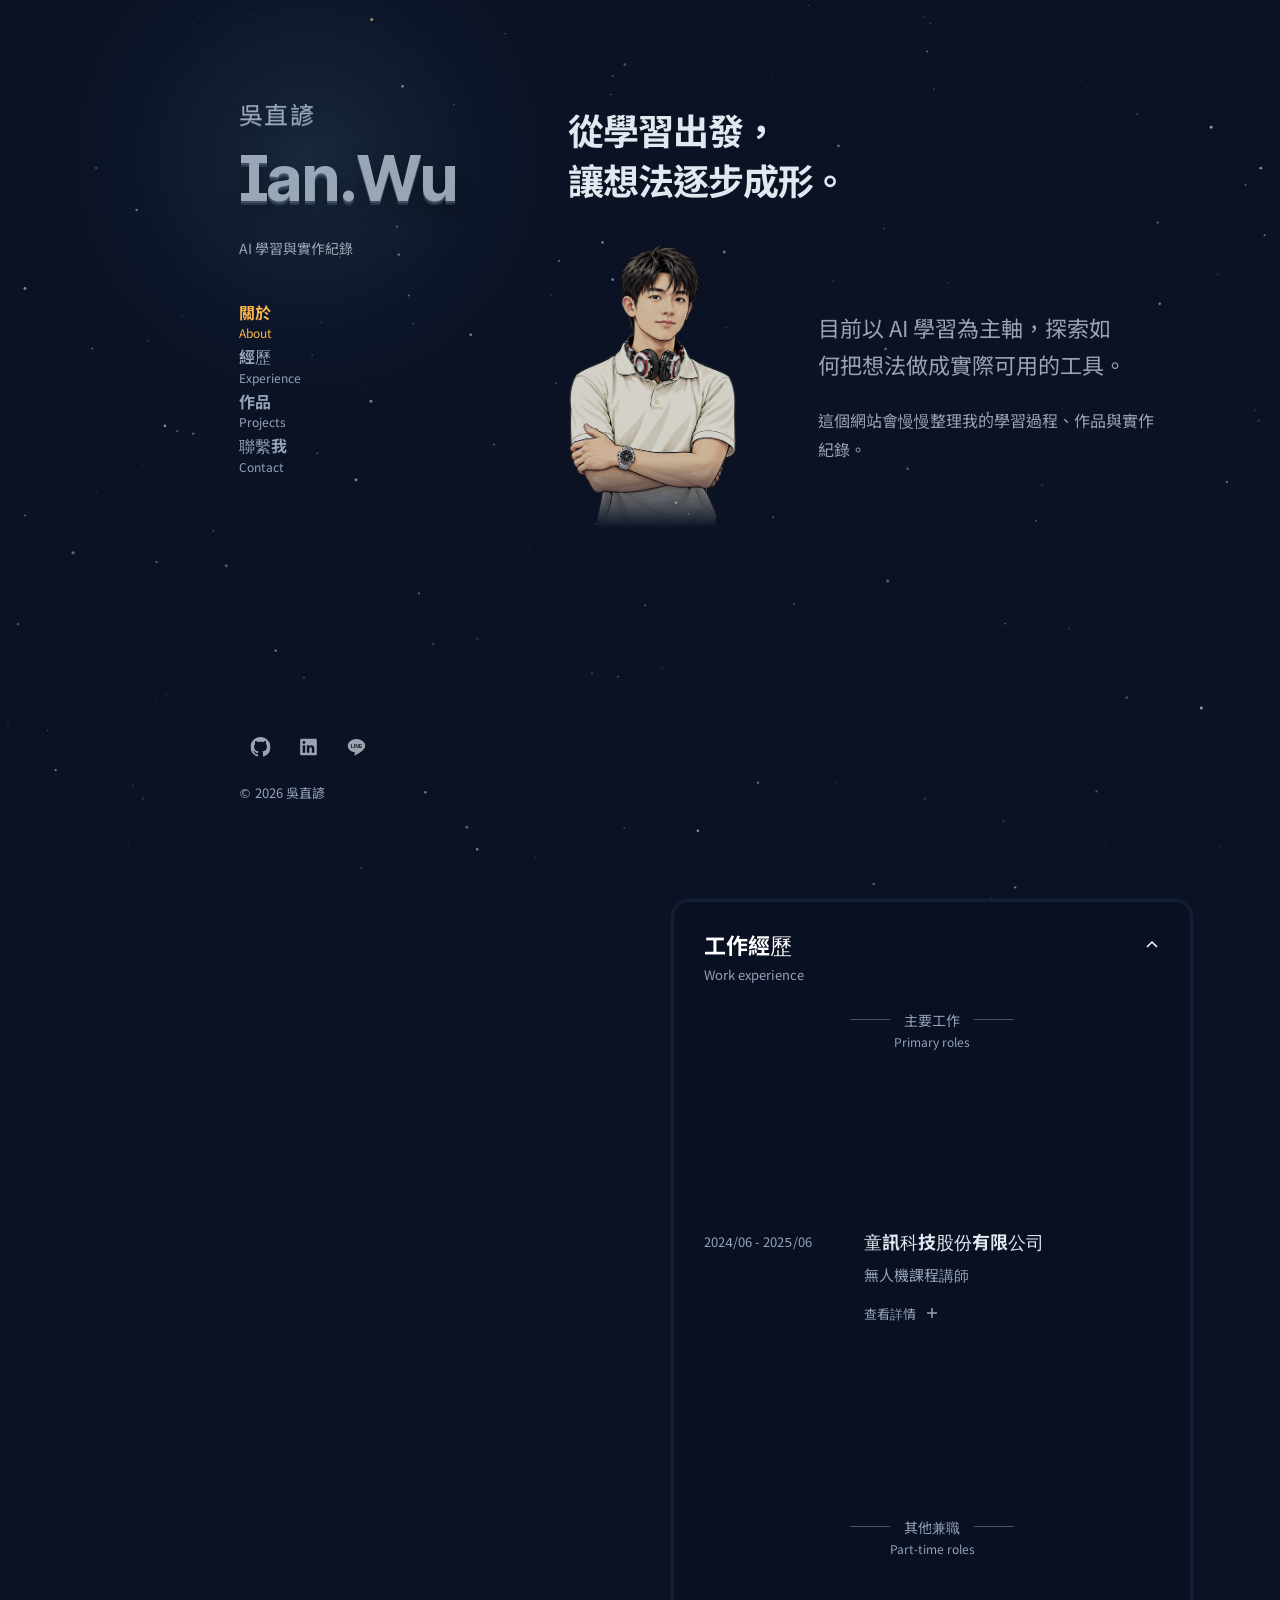
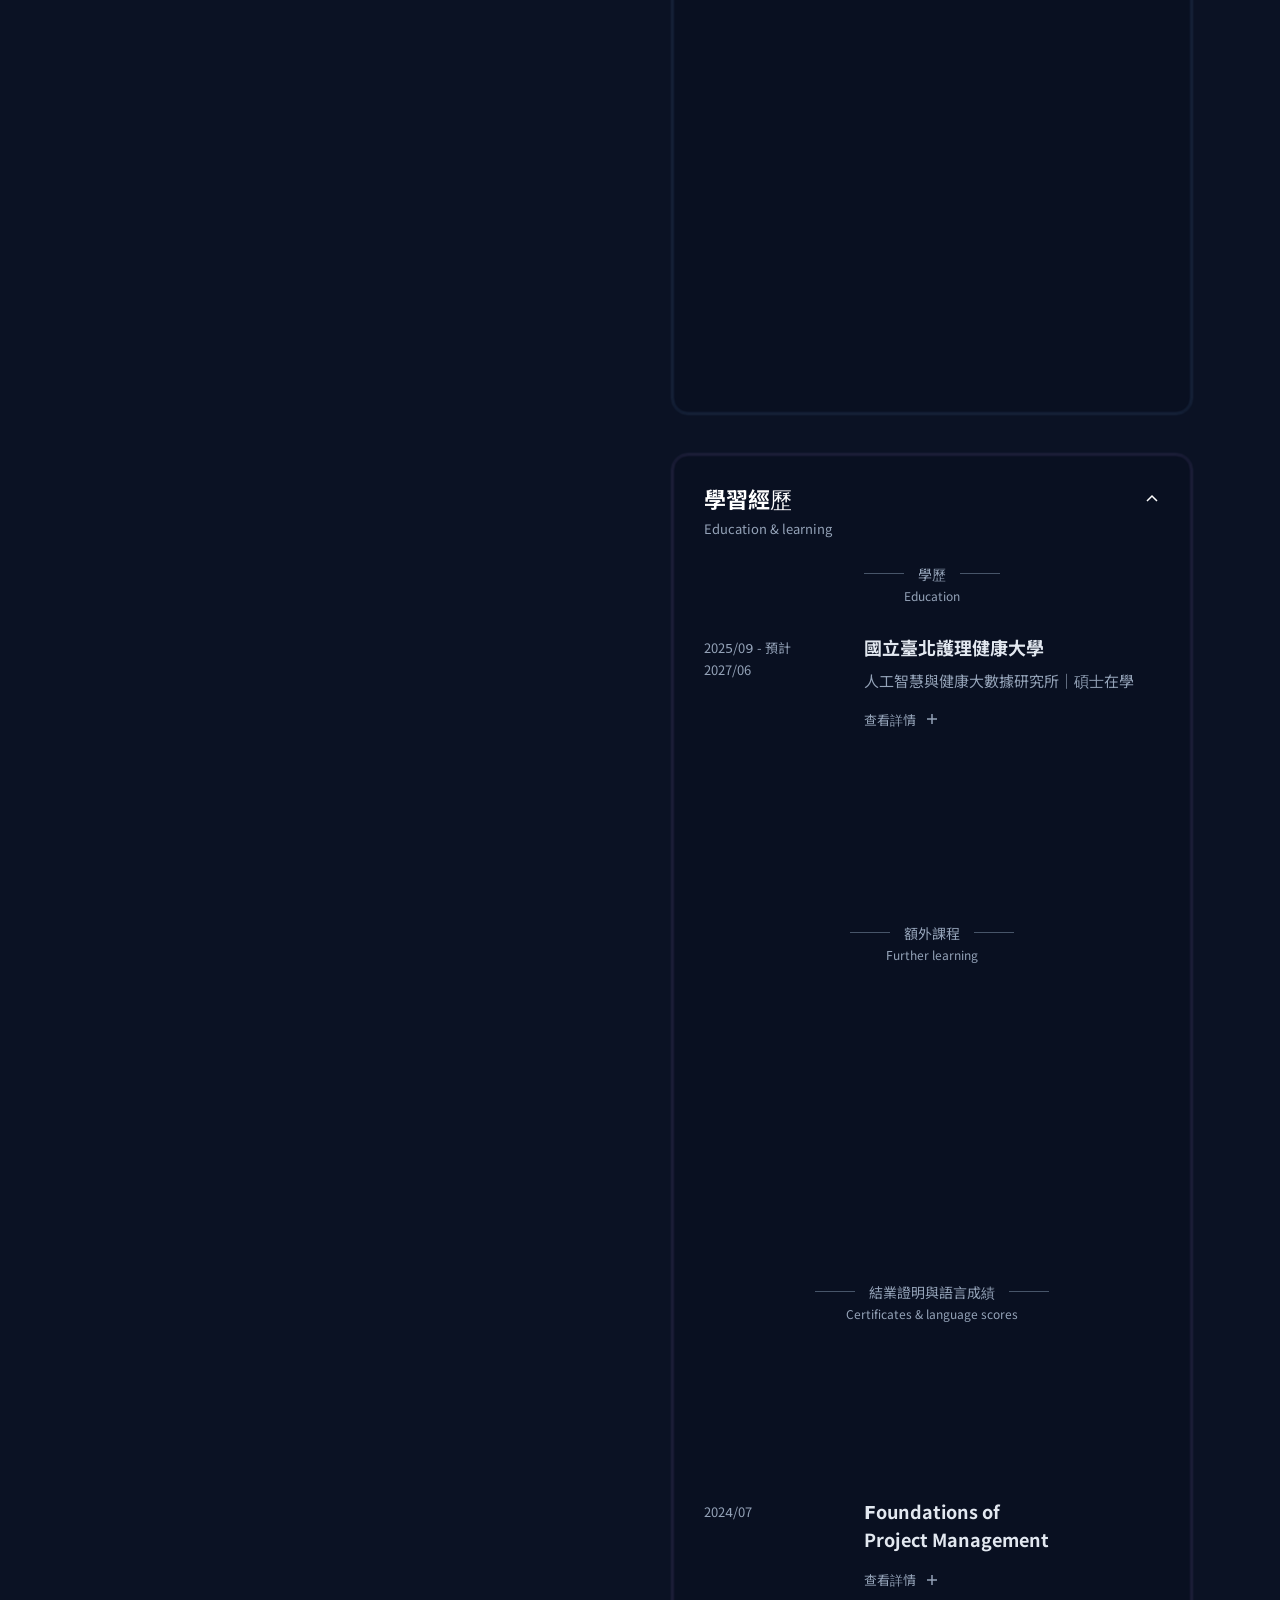
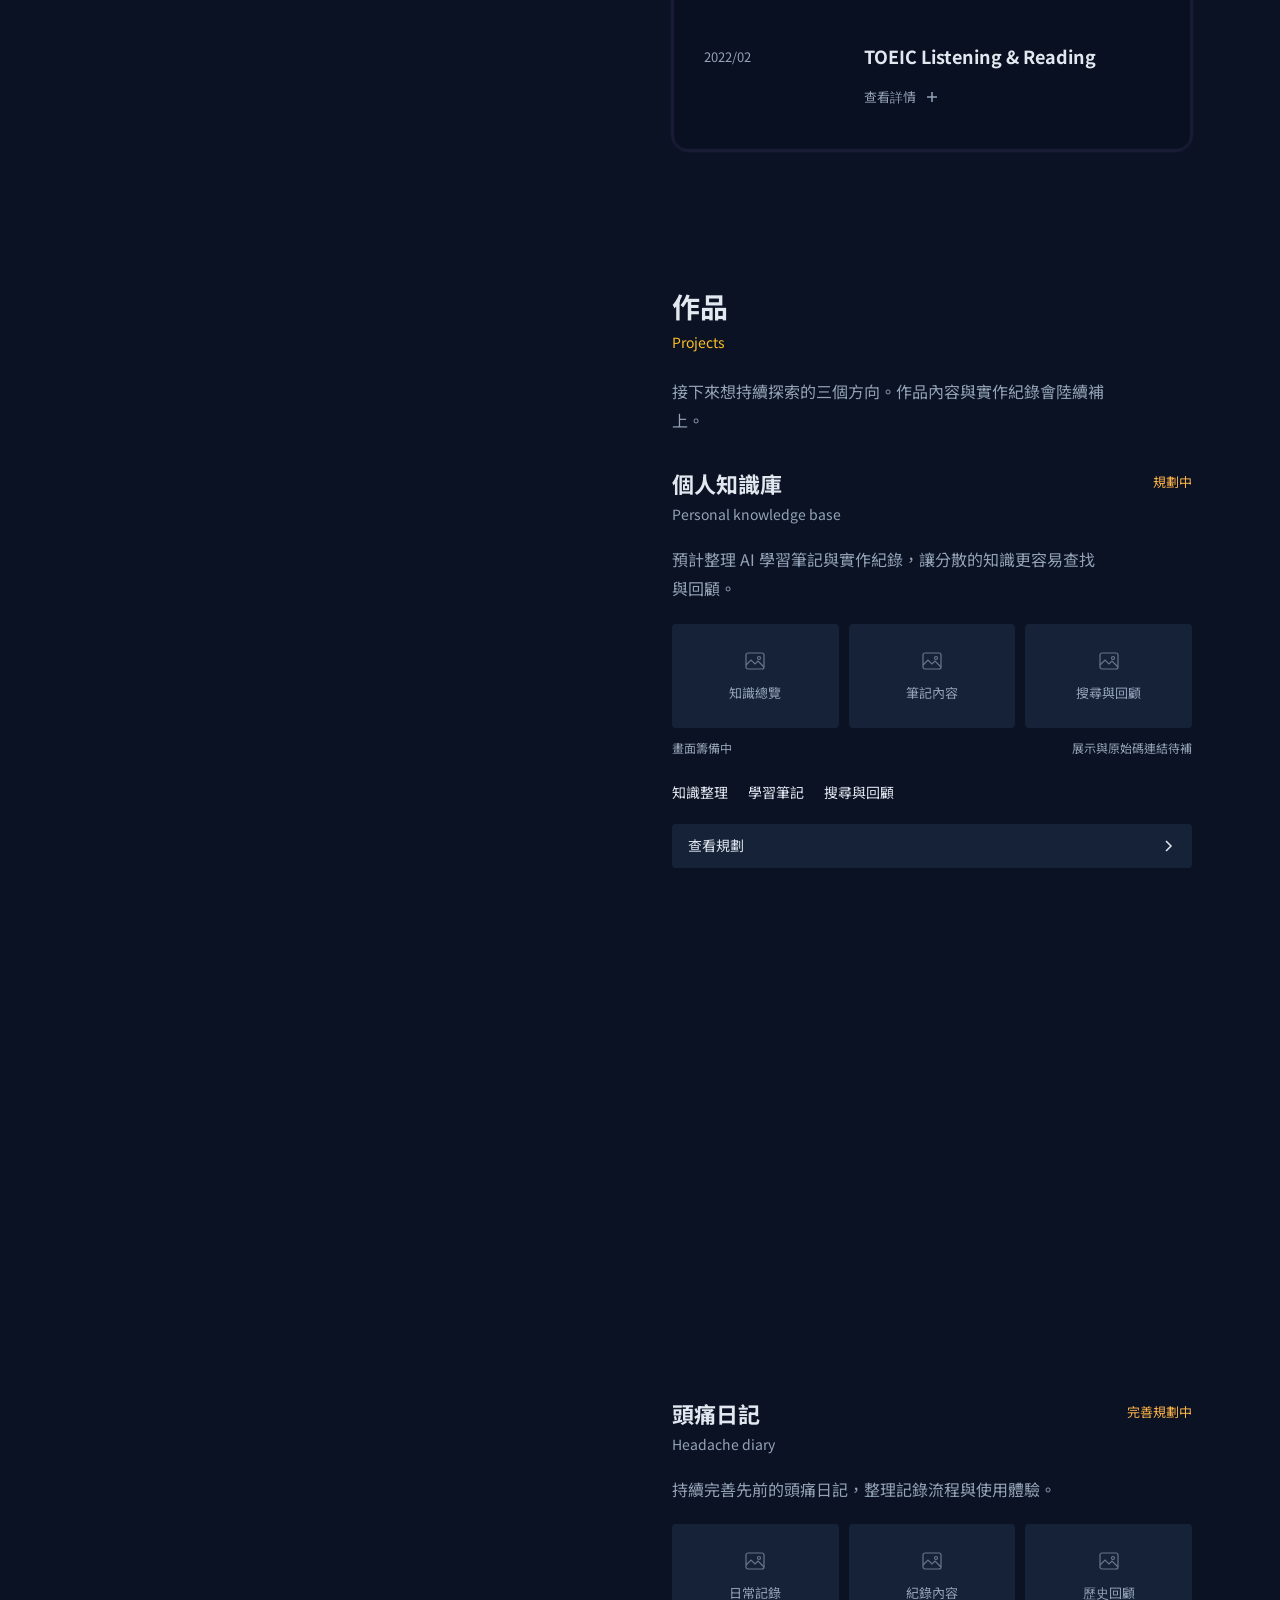
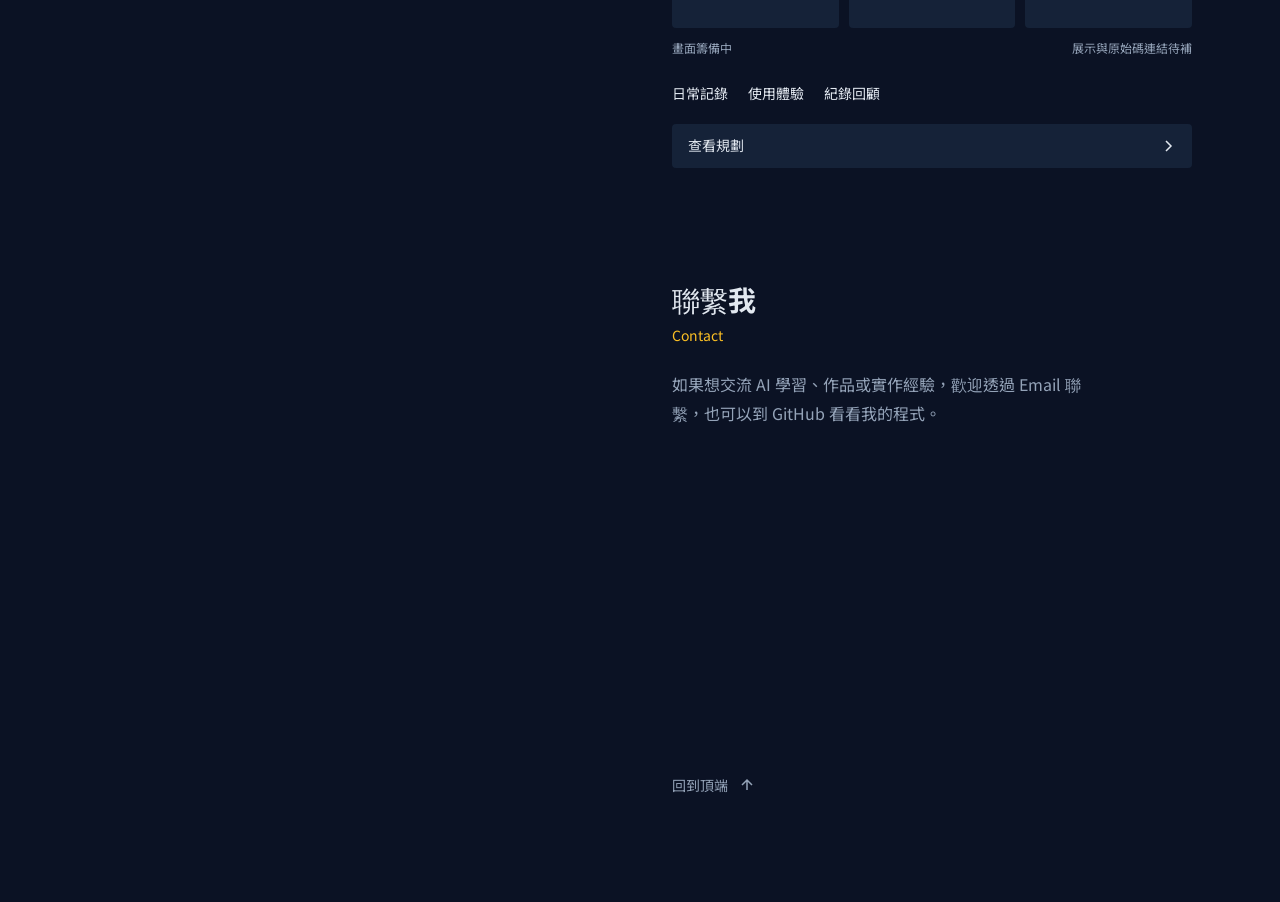
==== commit a4e7eaf8: "Update project showcase and portfolio visual effects" ====
--- a/index.html
+++ b/index.html
@@ -4,9 +4,9 @@
 <meta charset="utf-8"><meta name="viewport" content="width=device-width,initial-scale=1">
 <meta name="theme-color" content="#0f172a"><meta name="description" content="吳直諺 Ian.Wu 的個人網站，整理 AI 學習、系統導入經歷與作品實作紀錄。">
 <title>吳直諺｜個人網站</title>
-<link rel="stylesheet" href="site.css?v=20261101-slower-details">
-<script src="site.js?v=20261101-hover-details" defer></script>
-<script src="starfield.js?v=20261101-vivid" defer></script>
+<link rel="stylesheet" href="site.css?v=20261101-name-shadow">
+<script src="site.js?v=20261101-project-navy-only" defer></script>
+<script src="starfield.js?v=20261101-no-star-controls" defer></script>
 </head>
 <body id="top">
 <a class="skip-link" href="#main">跳到主要內容</a>
@@ -15,14 +15,13 @@
 <header class="identity">
 <div><div class="identity-top"><h1><a href="#top"><span class="name-zh">吳直諺</span><span class="name-en" lang="en">Ian.Wu</span></a></h1>
 <button class="menu-toggle" type="button" aria-label="開啟導覽選單" aria-expanded="false" aria-controls="primary-nav" hidden><span class="menu-icon" aria-hidden="true"><span></span><span></span><span></span></span></button></div>
-<p class="identity-description">AI 學習與實作紀錄</p>
+<p class="identity-description"><span>AI 學習與實作紀錄</span></p>
 <nav id="primary-nav" aria-label="主要導覽"><a href="#about" aria-current=location><span class="nav-line" aria-hidden="true"></span><span class="nav-label"><span class="label-zh">關於</span><span class="label-en" lang="en">About</span></span></a><div class="nav-group"><a href="#work-experience" aria-expanded="false" aria-controls="experience-nav" ><span class="nav-line" aria-hidden="true"></span><span class="nav-label"><span class="label-zh">經歷</span><span class="label-en" lang="en">Experience</span></span></a><div id="experience-nav" class="nav-branch" aria-hidden="true" inert><div class="nav-branch-clip"><ul class="nav-children"><li><a href="#work-experience"><span class="nav-label"><span class="label-zh">工作經歷</span><span class="label-en" lang="en">Work experience</span></span></a></li><li><a href="#learning-experience"><span class="nav-label"><span class="label-zh">學習經歷</span><span class="label-en" lang="en">Education &amp; learning</span></span></a></li></ul></div></div></div><a href="#projects" ><span class="nav-line" aria-hidden="true"></span><span class="nav-label"><span class="label-zh">作品</span><span class="label-en" lang="en">Projects</span></span></a><a href="#contact" ><span class="nav-line" aria-hidden="true"></span><span class="nav-label"><span class="label-zh">聯繫我</span><span class="label-en" lang="en">Contact</span></span></a></nav></div>
 <div class="identity-bottom"><div class="social-links" aria-label="社群連結"><a href="https://github.com/ian94305" aria-label="GitHub" target="_blank" rel="noopener noreferrer"><svg xmlns="http://www.w3.org/2000/svg" viewBox="0 0 16 16" fill="currentColor" class="h-6 w-6" aria-hidden="true"><path d="M8 0C3.58 0 0 3.58 0 8c0 3.54 2.29 6.53 5.47 7.59.4.07.55-.17.55-.38 0-.19-.01-.82-.01-1.49-2.01.37-2.53-.49-2.69-.94-.09-.23-.48-.94-.82-1.13-.28-.15-.68-.52-.01-.53.63-.01 1.08.58 1.23.82.72 1.21 1.87.87 2.33.66.07-.52.28-.87.51-1.07-1.78-.2-3.64-.89-3.64-3.95 0-.87.31-1.59.82-2.15-.08-.2-.36-1.02.08-2.12 0 0 .67-.21 2.2.82.64-.18 1.32-.27 2-.27.68 0 1.36.09 2 .27 1.53-1.04 2.2-.82 2.2-.82.44 1.1.16 1.92.08 2.12.51.56.82 1.27.82 2.15 0 3.07-1.87 3.75-3.65 3.95.29.25.54.73.54 1.48 0 1.07-.01 1.93-.01 2.2 0 .21.15.46.55.38A8.013 8.013 0 0016 8c0-4.42-3.58-8-8-8z"></path></svg></a><span class="social-pending" role="img" aria-label="LinkedIn（連結待補）" title="LinkedIn：連結待補"><svg xmlns="http://www.w3.org/2000/svg" viewBox="0 0 24 24" fill="currentColor" class="h-6 w-6" aria-hidden="true"><path d="M20.5 2h-17A1.5 1.5 0 002 3.5v17A1.5 1.5 0 003.5 22h17a1.5 1.5 0 001.5-1.5v-17A1.5 1.5 0 0020.5 2zM8 19H5v-9h3zM6.5 8.25A1.75 1.75 0 118.3 6.5a1.78 1.78 0 01-1.8 1.75zM19 19h-3v-4.74c0-1.42-.6-1.93-1.38-1.93A1.74 1.74 0 0013 14.19a.66.66 0 000 .14V19h-3v-9h2.9v1.3a3.11 3.11 0 012.7-1.4c1.55 0 3.36.86 3.36 3.66z"></path></svg></span><span class="social-pending" role="img" aria-label="LINE（連結待補）" title="LINE：連結待補"><svg xmlns="http://www.w3.org/2000/svg" viewBox="0 0 32 32" aria-hidden="true"><path fill="currentColor" d="M16 3C8.3 3 2 7.8 2 13.8c0 5.3 4.8 9.7 11.3 10.6l-.6 4.6c-.1.6.4.8.9.5 6.8-4 16.4-9.5 16.4-15.7C30 7.8 23.7 3 16 3Z"/><text x="16" y="17" text-anchor="middle" fill="#0f172a" font-family="Arial,sans-serif" font-weight="700" font-size="8">LINE</text></svg></span></div><p class="copyright">© 2026 吳直諺</p></div>
 </header>
-<main id="main" tabindex="-1"><section id="about" aria-label="關於" tabindex="-1"><div class="about-intro"><p class="about-headline"><span>從學習出發，</span><span>讓想法逐步成形。</span></p><div class="about-profile"><figure class="about-portrait"><img src="assets/ian-portrait-comic-20261101.png" alt="Ian.Wu 戴著耳機、雙手交叉的漫畫風人像" width="1024" height="673" decoding="async"></figure><div class="about-copy"><p>目前以 AI 學習為<span class="keep-word">主軸</span>，探索如何把想法做成實際可用的工具。</p><p>這個網站會慢慢整理我的學習過程、作品與實作紀錄。</p></div></div></div></section><section id="experience" aria-label="經歷" tabindex="-1"><div class="experience-timeline"><section class="experience-group" id="work-experience" aria-labelledby="heading-work-experience" tabindex="-1"><h2 id="heading-work-experience"><button class="timeline-toggle" type="button" aria-expanded="true" aria-controls="details-work-experience" disabled><span class="heading-pair"><span class="label-zh">工作經歷</span><span class="label-en" lang="en">Work experience</span></span><svg class="timeline-chevron" viewBox="0 0 16 16" fill="none" stroke="currentColor" stroke-width="1.5" aria-hidden="true"><path d="m3 6 5 5 5-5"/></svg></button></h2><div class="timeline-details" id="details-work-experience"><div class="timeline-details-clip"><section class="experience-category"><h3><span class="heading-pair"><span class="label-zh">主要工作</span><span class="label-en" lang="en">Primary roles</span></span></h3><div class="category-entries"><article class="entry"><p class="entry-period">2025/07 - 至今</p><div><h4>金旭資訊</h4><p class="entry-subtitle">ERP 系統導入顧問</p><details class="entry-more"><summary><span class="more-closed">查看詳情</span><span class="more-open">收合詳情</span><span class="sr-only">：金旭資訊</span><svg class="disclosure-icon" viewBox="0 0 16 16" fill="none" stroke="currentColor" stroke-width="1.5" aria-hidden="true"><path d="M3 8h10"/><path class="plus-stem" d="M8 3v10"/></svg></summary><div class="entry-description"><ul class=entry-points><li>參與 ERP 系統導入，涵蓋人事薪資、進銷存及發票申報；與客戶管理者及使用者釐清需求、跨部門流程與資料交接，提出導入方案及流程調整建議。</li><li>依需求設定系統功能、欄位對應及資料匯入／匯出，執行資料驗證與問題排查，協同工程部處理問題，參與教育訓練、文件準備及上線後支援。</li><li>代表案例：協助約 100 人薪資系統正式上線，完成首月薪資結算與全員核對，釐清或修正差異。</li></ul></div></details></div></article><article class="entry"><p class="entry-period">2024/06 - 2025/06</p><div><h4>童訊科技股份有限公司</h4><p class="entry-subtitle">無人機課程講師</p><details class="entry-more"><summary><span class="more-closed">查看詳情</span><span class="more-open">收合詳情</span><span class="sr-only">：童訊科技股份有限公司</span><svg class="disclosure-icon" viewBox="0 0 16 16" fill="none" stroke="currentColor" stroke-width="1.5" aria-hidden="true"><path d="M3 8h10"/><path class="plus-stem" d="M8 3v10"/></svg></summary><div class="entry-description"><ul class=entry-points><li>規劃國中生無人機課程教案，進行課堂教學與操作指導。</li><li>提供無人機競賽指導，將技術操作轉化為學生可理解的學習步驟。</li></ul></div></details></div></article><article class="entry"><p class="entry-period">2023/04 - 2024/07</p><div><h4>資達科技股份有限公司</h4><p class="entry-subtitle">系統客服人員</p><details class="entry-more"><summary><span class="more-closed">查看詳情</span><span class="more-open">收合詳情</span><span class="sr-only">：資達科技股份有限公司</span><svg class="disclosure-icon" viewBox="0 0 16 16" fill="none" stroke="currentColor" stroke-width="1.5" aria-hidden="true"><path d="M3 8h10"/><path class="plus-stem" d="M8 3v10"/></svg></summary><div class="entry-description"><ul class=entry-points><li>監控電子公文系統，回應使用者諮詢、彙整回饋並進行問題初步排解。</li><li>執行資料庫排查及例行報表製作，陪同業務提供售前技術支援。</li></ul></div></details></div></article></div></section><section class="experience-category"><h3><span class="heading-pair"><span class="label-zh">其他兼職</span><span class="label-en" lang="en">Part-time roles</span></span></h3><div class="category-entries"><article class="entry"><p class="entry-period">2024/07 - 至今</p><div><h4>台灣腦中風學會</h4><p class="entry-subtitle">IT 支援</p><p>電腦、網路及周邊設備排查；研討會視訊與現場技術支援。</p></div></article><article class="entry"><p class="entry-period">2022 - 2024</p><div><h4>英文家教</h4><p>個別指導兩名國中生，協助課業、段考及會考英文準備。</p></div></article><article class="entry"><p class="entry-period"></p><div><h4>展場與活動兼職</h4><p>展場銷售、顧客接待、活動執行與設備管理。</p></div></article></div></section></div></div></section><section class="experience-group" id="learning-experience" aria-labelledby="heading-learning-experience" tabindex="-1"><h2 id="heading-learning-experience"><button class="timeline-toggle" type="button" aria-expanded="true" aria-controls="details-learning-experience" disabled><span class="heading-pair"><span class="label-zh">學習經歷</span><span class="label-en" lang="en">Education &amp; learning</span></span><svg class="timeline-chevron" viewBox="0 0 16 16" fill="none" stroke="currentColor" stroke-width="1.5" aria-hidden="true"><path d="m3 6 5 5 5-5"/></svg></button></h2><div class="timeline-details" id="details-learning-experience"><div class="timeline-details-clip"><section class="experience-category"><h3><span class="heading-pair"><span class="label-zh">學歷</span><span class="label-en" lang="en">Education</span></span></h3><div class="category-entries"><article class="entry"><p class="entry-period">2025/09 - 預計 2027/06</p><div><h4>國立臺北護理健康大學</h4><p class="entry-subtitle">人工智慧與健康大數據研究所｜碩士在學</p><details class="entry-more"><summary><span class="more-closed">查看詳情</span><span class="more-open">收合詳情</span><span class="sr-only">：國立臺北護理健康大學</span><svg class="disclosure-icon" viewBox="0 0 16 16" fill="none" stroke="currentColor" stroke-width="1.5" aria-hidden="true"><path d="M3 8h10"/><path class="plus-stem" d="M8 3v10"/></svg></summary><div class="entry-description"><p>以人工智慧與健康大數據為兩大發展主軸，結合資訊科技與生醫健康領域。課程涵蓋資料科學、機器學習、健康數據分析與資料探勘，重視理論、實作及健康照護情境中的應用。</p></div></details></div></article><article class="entry"><p class="entry-period">2021/06 畢業</p><div><h4>淡江大學</h4><p class="entry-subtitle">資訊與圖書館學系｜文學學士</p><details class="entry-more"><summary><span class="more-closed">查看詳情</span><span class="more-open">收合詳情</span><span class="sr-only">：淡江大學</span><svg class="disclosure-icon" viewBox="0 0 16 16" fill="none" stroke="currentColor" stroke-width="1.5" aria-hidden="true"><path d="M3 8h10"/><path class="plus-stem" d="M8 3v10"/></svg></summary><div class="entry-description"><p>以圖書館學為基礎，結合資訊科學、多媒體科技與出版傳播。課程涵蓋資訊組織、資訊檢索、數位典藏與資訊系統應用，著重資訊資源的蒐集、整理、保存、管理與利用。</p></div></details></div></article></div></section><section class="experience-category"><h3><span class="heading-pair"><span class="label-zh">額外課程</span><span class="label-en" lang="en">Further learning</span></span></h3><div class="category-entries"><article class="entry"><p class="entry-period">2023/03/05 - 2023/03/19</p><div><h4>Node.js 與 MongoDB 網頁後端開發</h4><p class="entry-subtitle">國立臺灣大學資訊系統訓練班</p><details class="entry-more"><summary><span class="more-closed">查看詳情</span><span class="more-open">收合詳情</span><span class="sr-only">：Node.js 與 MongoDB 網頁後端開發</span><svg class="disclosure-icon" viewBox="0 0 16 16" fill="none" stroke="currentColor" stroke-width="1.5" aria-hidden="true"><path d="M3 8h10"/><path class="plus-stem" d="M8 3v10"/></svg></summary><div class="entry-description"><ul class=entry-points><li>完成非學分進修課程，學習 Node.js、MongoDB 與 Express。</li><li>練習 RESTful API 與資料庫操作，建立網頁後端開發基礎。</li></ul></div></details></div></article><article class="entry"><p class="entry-period">2022/10/07 - 2022/12/19</p><div><h4>Fintech AI 金融與行銷大數據養成班</h4><p class="entry-subtitle">工業技術研究院｜357 小時</p><details class="entry-more"><summary><span class="more-closed">查看詳情</span><span class="more-open">收合詳情</span><span class="sr-only">：Fintech AI 金融與行銷大數據養成班</span><svg class="disclosure-icon" viewBox="0 0 16 16" fill="none" stroke="currentColor" stroke-width="1.5" aria-hidden="true"><path d="M3 8h10"/><path class="plus-stem" d="M8 3v10"/></svg></summary><div class="entry-description"><ul class=entry-points><li>完成培訓，學習 Python、AI 模型與資料分析。</li><li>透過金融及行銷案例理解資料分析應用，連結資料處理與業務情境。</li></ul></div></details></div></article></div></section><section class="experience-category"><h3><span class="heading-pair"><span class="label-zh">結業證明與語言成績</span><span class="label-en" lang="en">Certificates &amp; language scores</span></span></h3><div class="category-entries"><article class="entry"><p class="entry-period">2024/07</p><div><h4>AWS Cloud Practitioner Essentials</h4><details class="entry-more"><summary><span class="more-closed">查看詳情</span><span class="more-open">收合詳情</span><span class="sr-only">：AWS Cloud Practitioner Essentials</span><svg class="disclosure-icon" viewBox="0 0 16 16" fill="none" stroke="currentColor" stroke-width="1.5" aria-hidden="true"><path d="M3 8h10"/><path class="plus-stem" d="M8 3v10"/></svg></summary><div class="entry-description"><p>課程結業。</p></div></details></div></article><article class="entry"><p class="entry-period">2024/07</p><div><h4>Foundations of Project Management</h4><details class="entry-more"><summary><span class="more-closed">查看詳情</span><span class="more-open">收合詳情</span><span class="sr-only">：Foundations of Project Management</span><svg class="disclosure-icon" viewBox="0 0 16 16" fill="none" stroke="currentColor" stroke-width="1.5" aria-hidden="true"><path d="M3 8h10"/><path class="plus-stem" d="M8 3v10"/></svg></summary><div class="entry-description"><p>Google／Coursera 單門課程。</p></div></details></div></article><article class="entry"><p class="entry-period">2022/02</p><div><h4>TOEIC Listening &amp; Reading</h4><details class="entry-more"><summary><span class="more-closed">查看詳情</span><span class="more-open">收合詳情</span><span class="sr-only">：TOEIC Listening &amp; Reading</span><svg class="disclosure-icon" viewBox="0 0 16 16" fill="none" stroke="currentColor" stroke-width="1.5" aria-hidden="true"><path d="M3 8h10"/><path class="plus-stem" d="M8 3v10"/></svg></summary><div class="entry-description"><p>895 / 990 分。</p></div></details></div></article></div></section></div></div></section></div></section><section id="projects" aria-labelledby="heading-projects" tabindex="-1"><h2 class="section-heading" id="heading-projects"><span class="heading-pair"><span class="label-zh">作品</span><span class="label-en" lang="en">Projects</span></span></h2><p class=section-intro>接下來想持續探索的三個方向。作品內容與實作紀錄會陸續補上。</p><article class="entry"><p class="entry-period"></p><div><h3><span class="heading-pair"><span class="label-zh">個人知識庫</span><span class="label-en" lang="en">Personal knowledge base</span></span></h3><p class=project-status>規劃中</p><p>預計整理 AI 學習筆記與實作紀錄，讓分散的知識更容易查找與回顧。</p></div></article><article class="entry"><p class="entry-period"></p><div><h3><span class="heading-pair"><span class="label-zh">預約報名系統</span><span class="label-en" lang="en">Booking &amp; registration</span></span></h3><p class=project-status>規劃中</p><p>從預約與報名流程出發，探索如何把實際需求轉成可使用的網站。</p></div></article><article class="entry"><p class="entry-period"></p><div><h3><span class="heading-pair"><span class="label-zh">頭痛日記</span><span class="label-en" lang="en">Headache diary</span></span></h3><p class=project-status>完善規劃中</p><p>持續完善先前的頭痛日記，整理記錄流程與使用體驗。</p></div></article></section><section id="contact" aria-labelledby="heading-contact" tabindex="-1"><h2 class="section-heading" id="heading-contact"><span class="heading-pair"><span class="label-zh">聯繫我</span><span class="label-en" lang="en">Contact</span></span></h2><p class=section-intro>如果想交流 AI 學習、作品或實作經驗，歡迎透過 Email 聯繫，也可以到 GitHub 看看我的程式。</p><article class="entry"><p class="entry-period"></p><div><h3><a href="mailto:ianianwuwu@gmail.com">Email<svg class="link-icon" viewBox="0 0 16 16" fill="none" stroke="currentColor" stroke-width="1.5" aria-hidden="true"><path d="M4 12 12 4M4 4h8v8"/></svg></a></h3><p>ianianwuwu@gmail.com</p></div></article><article class="entry"><p class="entry-period"></p><div><h3><a href="https://github.com/ian94305">GitHub<svg class="link-icon" viewBox="0 0 16 16" fill="none" stroke="currentColor" stroke-width="1.5" aria-hidden="true"><path d="M4 12 12 4M4 4h8v8"/></svg></a></h3><p>ian94305</p></div></article></section>
+<main id="main" tabindex="-1"><section id="about" aria-label="關於" tabindex="-1"><div class="about-intro"><p class="about-headline"><span>從學習出發，</span><span>讓想法逐步成形。</span></p><div class="about-profile"><figure class="about-portrait"><img src="assets/ian-portrait-comic-20261101.png" alt="Ian.Wu 戴著耳機、雙手交叉的漫畫風人像" width="1024" height="673" decoding="async"></figure><div class="about-copy"><p>目前以 AI 學習為<span class="keep-word">主軸</span>，探索如何把想法做成實際可用的工具。</p><p>這個網站會慢慢整理我的學習過程、作品與實作紀錄。</p></div></div></div></section><section id="experience" aria-label="經歷" tabindex="-1"><div class="experience-timeline"><section class="experience-group" id="work-experience" aria-labelledby="heading-work-experience" tabindex="-1"><h2 id="heading-work-experience"><button class="timeline-toggle" type="button" aria-expanded="true" aria-controls="details-work-experience" disabled><span class="heading-pair"><span class="label-zh">工作經歷</span><span class="label-en" lang="en">Work experience</span></span><svg class="timeline-chevron" viewBox="0 0 16 16" fill="none" stroke="currentColor" stroke-width="1.5" aria-hidden="true"><path d="m3 6 5 5 5-5"/></svg></button></h2><div class="timeline-details" id="details-work-experience"><div class="timeline-details-clip"><section class="experience-category"><h3><span class="heading-pair"><span class="label-zh">主要工作</span><span class="label-en" lang="en">Primary roles</span></span></h3><div class="category-entries"><article class="entry"><p class="entry-period">2025/07 - 至今</p><div><h4>金旭資訊股份有限公司</h4><p class="entry-subtitle">ERP 系統導入顧問</p><details class="entry-more"><summary><span class="more-closed">查看詳情</span><span class="more-open">收合詳情</span><span class="sr-only">：金旭資訊股份有限公司</span><svg class="disclosure-icon" viewBox="0 0 16 16" fill="none" stroke="currentColor" stroke-width="1.5" aria-hidden="true"><path d="M3 8h10"/><path class="plus-stem" d="M8 3v10"/></svg></summary><div class="entry-description"><ul class=entry-points><li>參與 ERP 系統導入，涵蓋人事薪資、進銷存及發票申報；與客戶管理者及使用者釐清需求、跨部門流程與資料交接，提出導入方案及流程調整建議。</li><li>依需求設定系統功能、欄位對應及資料匯入／匯出，執行資料驗證與問題排查，協同工程部處理問題，參與教育訓練、文件準備及上線後支援。</li><li>代表案例：協助約 100 人薪資系統正式上線，完成首月薪資結算與全員核對，釐清或修正差異。</li></ul></div></details></div></article><article class="entry"><p class="entry-period">2024/06 - 2025/06</p><div><h4>童訊科技股份有限公司</h4><p class="entry-subtitle">無人機課程講師</p><details class="entry-more"><summary><span class="more-closed">查看詳情</span><span class="more-open">收合詳情</span><span class="sr-only">：童訊科技股份有限公司</span><svg class="disclosure-icon" viewBox="0 0 16 16" fill="none" stroke="currentColor" stroke-width="1.5" aria-hidden="true"><path d="M3 8h10"/><path class="plus-stem" d="M8 3v10"/></svg></summary><div class="entry-description"><ul class=entry-points><li>規劃國中生無人機課程教案，進行課堂教學與操作指導。</li><li>提供無人機競賽指導，將技術操作轉化為學生可理解的學習步驟。</li></ul></div></details></div></article><article class="entry"><p class="entry-period">2023/04 - 2024/07</p><div><h4>資達科技股份有限公司</h4><p class="entry-subtitle">系統客服人員</p><details class="entry-more"><summary><span class="more-closed">查看詳情</span><span class="more-open">收合詳情</span><span class="sr-only">：資達科技股份有限公司</span><svg class="disclosure-icon" viewBox="0 0 16 16" fill="none" stroke="currentColor" stroke-width="1.5" aria-hidden="true"><path d="M3 8h10"/><path class="plus-stem" d="M8 3v10"/></svg></summary><div class="entry-description"><ul class=entry-points><li>監控電子公文系統，回應使用者諮詢、彙整回饋並進行問題初步排解。</li><li>執行資料庫排查及例行報表製作，陪同業務提供售前技術支援。</li></ul></div></details></div></article></div></section><section class="experience-category"><h3><span class="heading-pair"><span class="label-zh">其他兼職</span><span class="label-en" lang="en">Part-time roles</span></span></h3><div class="category-entries"><article class="entry"><p class="entry-period">2024/07 - 至今</p><div><h4>台灣腦中風學會</h4><p class="entry-subtitle">IT 支援</p><p>電腦、網路及周邊設備排查；研討會視訊與現場技術支援。</p></div></article><article class="entry"><p class="entry-period">2022 - 2024</p><div><h4>英文家教</h4><p>個別指導兩名國中生，協助課業、段考及會考英文準備。</p></div></article><article class="entry"><p class="entry-period"></p><div><h4>展場與活動兼職</h4><p>展場銷售、顧客接待、活動執行與設備管理。</p></div></article></div></section></div></div></section><section class="experience-group" id="learning-experience" aria-labelledby="heading-learning-experience" tabindex="-1"><h2 id="heading-learning-experience"><button class="timeline-toggle" type="button" aria-expanded="true" aria-controls="details-learning-experience" disabled><span class="heading-pair"><span class="label-zh">學習經歷</span><span class="label-en" lang="en">Education &amp; learning</span></span><svg class="timeline-chevron" viewBox="0 0 16 16" fill="none" stroke="currentColor" stroke-width="1.5" aria-hidden="true"><path d="m3 6 5 5 5-5"/></svg></button></h2><div class="timeline-details" id="details-learning-experience"><div class="timeline-details-clip"><section class="experience-category"><h3><span class="heading-pair"><span class="label-zh">學歷</span><span class="label-en" lang="en">Education</span></span></h3><div class="category-entries"><article class="entry"><p class="entry-period">2025/09 - 預計 2027/06</p><div><h4>國立臺北護理健康大學</h4><p class="entry-subtitle">人工智慧與健康大數據研究所｜碩士在學</p><details class="entry-more"><summary><span class="more-closed">查看詳情</span><span class="more-open">收合詳情</span><span class="sr-only">：國立臺北護理健康大學</span><svg class="disclosure-icon" viewBox="0 0 16 16" fill="none" stroke="currentColor" stroke-width="1.5" aria-hidden="true"><path d="M3 8h10"/><path class="plus-stem" d="M8 3v10"/></svg></summary><div class="entry-description"><p>以人工智慧與健康大數據為兩大發展主軸，結合資訊科技與生醫健康領域。課程涵蓋資料科學、機器學習、健康數據分析與資料探勘，重視理論、實作及健康照護情境中的應用。</p></div></details></div></article><article class="entry"><p class="entry-period">2021/06 畢業</p><div><h4>淡江大學</h4><p class="entry-subtitle">資訊與圖書館學系｜文學學士</p><details class="entry-more"><summary><span class="more-closed">查看詳情</span><span class="more-open">收合詳情</span><span class="sr-only">：淡江大學</span><svg class="disclosure-icon" viewBox="0 0 16 16" fill="none" stroke="currentColor" stroke-width="1.5" aria-hidden="true"><path d="M3 8h10"/><path class="plus-stem" d="M8 3v10"/></svg></summary><div class="entry-description"><p>以圖書館學為基礎，結合資訊科學、多媒體科技與出版傳播。課程涵蓋資訊組織、資訊檢索、數位典藏與資訊系統應用，著重資訊資源的蒐集、整理、保存、管理與利用。</p></div></details></div></article></div></section><section class="experience-category"><h3><span class="heading-pair"><span class="label-zh">額外課程</span><span class="label-en" lang="en">Further learning</span></span></h3><div class="category-entries"><article class="entry"><p class="entry-period">2023/03/05 - 2023/03/19</p><div><h4>Node.js 與 MongoDB 網頁後端開發</h4><p class="entry-subtitle">國立臺灣大學資訊系統訓練班</p><details class="entry-more"><summary><span class="more-closed">查看詳情</span><span class="more-open">收合詳情</span><span class="sr-only">：Node.js 與 MongoDB 網頁後端開發</span><svg class="disclosure-icon" viewBox="0 0 16 16" fill="none" stroke="currentColor" stroke-width="1.5" aria-hidden="true"><path d="M3 8h10"/><path class="plus-stem" d="M8 3v10"/></svg></summary><div class="entry-description"><ul class=entry-points><li>完成非學分進修課程，學習 Node.js、MongoDB 與 Express。</li><li>練習 RESTful API 與資料庫操作，建立網頁後端開發基礎。</li></ul></div></details></div></article><article class="entry"><p class="entry-period">2022/10/07 - 2022/12/19</p><div><h4>Fintech AI 金融與行銷大數據養成班</h4><p class="entry-subtitle">工業技術研究院｜357 小時</p><details class="entry-more"><summary><span class="more-closed">查看詳情</span><span class="more-open">收合詳情</span><span class="sr-only">：Fintech AI 金融與行銷大數據養成班</span><svg class="disclosure-icon" viewBox="0 0 16 16" fill="none" stroke="currentColor" stroke-width="1.5" aria-hidden="true"><path d="M3 8h10"/><path class="plus-stem" d="M8 3v10"/></svg></summary><div class="entry-description"><ul class=entry-points><li>完成培訓，學習 Python、AI 模型與資料分析。</li><li>透過金融及行銷案例理解資料分析應用，連結資料處理與業務情境。</li></ul></div></details></div></article></div></section><section class="experience-category"><h3><span class="heading-pair"><span class="label-zh">結業證明與語言成績</span><span class="label-en" lang="en">Certificates &amp; language scores</span></span></h3><div class="category-entries"><article class="entry"><p class="entry-period">2024/07</p><div><h4>AWS Cloud Practitioner Essentials</h4><details class="entry-more"><summary><span class="more-closed">查看詳情</span><span class="more-open">收合詳情</span><span class="sr-only">：AWS Cloud Practitioner Essentials</span><svg class="disclosure-icon" viewBox="0 0 16 16" fill="none" stroke="currentColor" stroke-width="1.5" aria-hidden="true"><path d="M3 8h10"/><path class="plus-stem" d="M8 3v10"/></svg></summary><div class="entry-description"><p>課程結業。</p></div></details></div></article><article class="entry"><p class="entry-period">2024/07</p><div><h4>Foundations of Project Management</h4><details class="entry-more"><summary><span class="more-closed">查看詳情</span><span class="more-open">收合詳情</span><span class="sr-only">：Foundations of Project Management</span><svg class="disclosure-icon" viewBox="0 0 16 16" fill="none" stroke="currentColor" stroke-width="1.5" aria-hidden="true"><path d="M3 8h10"/><path class="plus-stem" d="M8 3v10"/></svg></summary><div class="entry-description"><p>Google／Coursera 單門課程。</p></div></details></div></article><article class="entry"><p class="entry-period">2022/02</p><div><h4>TOEIC Listening &amp; Reading</h4><details class="entry-more"><summary><span class="more-closed">查看詳情</span><span class="more-open">收合詳情</span><span class="sr-only">：TOEIC Listening &amp; Reading</span><svg class="disclosure-icon" viewBox="0 0 16 16" fill="none" stroke="currentColor" stroke-width="1.5" aria-hidden="true"><path d="M3 8h10"/><path class="plus-stem" d="M8 3v10"/></svg></summary><div class="entry-description"><p>895 / 990 分。</p></div></details></div></article></div></section></div></div></section></div></section><section id="projects" aria-labelledby="heading-projects" tabindex="-1"><h2 class="section-heading" id="heading-projects"><span class="heading-pair"><span class="label-zh">作品</span><span class="label-en" lang="en">Projects</span></span></h2><p class=section-intro>接下來想持續探索的三個方向。作品內容與實作紀錄會陸續補上。</p><div class="project-list"><article class="entry project-entry" aria-label="個人知識庫"><header class="project-heading"><h3><span class="heading-pair"><span class="label-zh">個人知識庫</span><span class="label-en" lang="en">Personal knowledge base</span></span></h3><p class="project-status">規劃中</p></header><p class="project-description">預計整理 AI 學習筆記與實作紀錄，讓分散的知識更容易查找與回顧。</p><div class="project-previews" role="group" aria-label="個人知識庫畫面預留"><div class="project-preview-slot"><svg viewBox="0 0 24 24" fill="none" stroke="currentColor" stroke-width="1.2" aria-hidden="true"><rect x="3" y="4" width="18" height="16" rx="2"/><path d="m3 16 5-5 4 4 3-3 6 6"/><circle cx="16" cy="9" r="1.5"/></svg><span>知識總覽</span></div><div class="project-preview-slot"><svg viewBox="0 0 24 24" fill="none" stroke="currentColor" stroke-width="1.2" aria-hidden="true"><rect x="3" y="4" width="18" height="16" rx="2"/><path d="m3 16 5-5 4 4 3-3 6 6"/><circle cx="16" cy="9" r="1.5"/></svg><span>筆記內容</span></div><div class="project-preview-slot"><svg viewBox="0 0 24 24" fill="none" stroke="currentColor" stroke-width="1.2" aria-hidden="true"><rect x="3" y="4" width="18" height="16" rx="2"/><path d="m3 16 5-5 4 4 3-3 6 6"/><circle cx="16" cy="9" r="1.5"/></svg><span>搜尋與回顧</span></div></div><div class="project-availability"><span>畫面籌備中</span><span>展示與原始碼連結待補</span></div><ul class="project-focus" aria-label="規劃方向"><li>知識整理</li><li>學習筆記</li><li>搜尋與回顧</li></ul><details class="project-plan"><summary><span class="plan-closed">查看規劃</span><span class="plan-open">收合規劃</span><span class="sr-only">：個人知識庫</span><svg viewBox="0 0 16 16" fill="none" stroke="currentColor" stroke-width="1.5" aria-hidden="true"><path d="m6 3 5 5-5 5"/></svg></summary><div class="project-plan-content"><p>預計探索的內容</p><ul><li>整理 AI 學習筆記、參考資料與實作紀錄。</li><li>探索內容分類與搜尋方式，方便日後查找與回顧。</li></ul><p class="project-tech">技術選型待定</p></div></details></article><article class="entry project-entry" aria-label="預約報名系統"><header class="project-heading"><h3><span class="heading-pair"><span class="label-zh">預約報名系統</span><span class="label-en" lang="en">Booking &amp; registration</span></span></h3><p class="project-status">規劃中</p></header><p class="project-description">從預約與報名流程出發，探索如何把實際需求轉成可使用的網站。</p><div class="project-previews" role="group" aria-label="預約報名系統畫面預留"><div class="project-preview-slot"><svg viewBox="0 0 24 24" fill="none" stroke="currentColor" stroke-width="1.2" aria-hidden="true"><rect x="3" y="4" width="18" height="16" rx="2"/><path d="m3 16 5-5 4 4 3-3 6 6"/><circle cx="16" cy="9" r="1.5"/></svg><span>預約項目</span></div><div class="project-preview-slot"><svg viewBox="0 0 24 24" fill="none" stroke="currentColor" stroke-width="1.2" aria-hidden="true"><rect x="3" y="4" width="18" height="16" rx="2"/><path d="m3 16 5-5 4 4 3-3 6 6"/><circle cx="16" cy="9" r="1.5"/></svg><span>報名流程</span></div><div class="project-preview-slot"><svg viewBox="0 0 24 24" fill="none" stroke="currentColor" stroke-width="1.2" aria-hidden="true"><rect x="3" y="4" width="18" height="16" rx="2"/><path d="m3 16 5-5 4 4 3-3 6 6"/><circle cx="16" cy="9" r="1.5"/></svg><span>預約管理</span></div></div><div class="project-availability"><span>畫面籌備中</span><span>展示與原始碼連結待補</span></div><ul class="project-focus" aria-label="規劃方向"><li>預約流程</li><li>活動報名</li><li>資料管理</li></ul><details class="project-plan"><summary><span class="plan-closed">查看規劃</span><span class="plan-open">收合規劃</span><span class="sr-only">：預約報名系統</span><svg viewBox="0 0 16 16" fill="none" stroke="currentColor" stroke-width="1.5" aria-hidden="true"><path d="m6 3 5 5-5 5"/></svg></summary><div class="project-plan-content"><p>預計探索的內容</p><ul><li>梳理從選擇預約項目到完成報名的使用流程。</li><li>探索報名資料與預約狀態的整理及管理方式。</li></ul><p class="project-tech">技術選型待定</p></div></details></article><article class="entry project-entry" aria-label="頭痛日記"><header class="project-heading"><h3><span class="heading-pair"><span class="label-zh">頭痛日記</span><span class="label-en" lang="en">Headache diary</span></span></h3><p class="project-status">完善規劃中</p></header><p class="project-description">持續完善先前的頭痛日記，整理記錄流程與使用體驗。</p><div class="project-previews" role="group" aria-label="頭痛日記畫面預留"><div class="project-preview-slot"><svg viewBox="0 0 24 24" fill="none" stroke="currentColor" stroke-width="1.2" aria-hidden="true"><rect x="3" y="4" width="18" height="16" rx="2"/><path d="m3 16 5-5 4 4 3-3 6 6"/><circle cx="16" cy="9" r="1.5"/></svg><span>日常記錄</span></div><div class="project-preview-slot"><svg viewBox="0 0 24 24" fill="none" stroke="currentColor" stroke-width="1.2" aria-hidden="true"><rect x="3" y="4" width="18" height="16" rx="2"/><path d="m3 16 5-5 4 4 3-3 6 6"/><circle cx="16" cy="9" r="1.5"/></svg><span>紀錄內容</span></div><div class="project-preview-slot"><svg viewBox="0 0 24 24" fill="none" stroke="currentColor" stroke-width="1.2" aria-hidden="true"><rect x="3" y="4" width="18" height="16" rx="2"/><path d="m3 16 5-5 4 4 3-3 6 6"/><circle cx="16" cy="9" r="1.5"/></svg><span>歷史回顧</span></div></div><div class="project-availability"><span>畫面籌備中</span><span>展示與原始碼連結待補</span></div><ul class="project-focus" aria-label="規劃方向"><li>日常記錄</li><li>使用體驗</li><li>紀錄回顧</li></ul><details class="project-plan"><summary><span class="plan-closed">查看規劃</span><span class="plan-open">收合規劃</span><span class="sr-only">：頭痛日記</span><svg viewBox="0 0 16 16" fill="none" stroke="currentColor" stroke-width="1.5" aria-hidden="true"><path d="m6 3 5 5-5 5"/></svg></summary><div class="project-plan-content"><p>預計探索的內容</p><ul><li>回顧先前的頭痛日記，整理需要改善的記錄步驟。</li><li>探索更順暢的輸入與歷史紀錄回顧方式。</li></ul><p class="project-tech">技術選型待定</p></div></details></article></div></section><section id="contact" aria-labelledby="heading-contact" tabindex="-1"><h2 class="section-heading" id="heading-contact"><span class="heading-pair"><span class="label-zh">聯繫我</span><span class="label-en" lang="en">Contact</span></span></h2><p class=section-intro>如果想交流 AI 學習、作品或實作經驗，歡迎透過 Email 聯繫，也可以到 GitHub 看看我的程式。</p><article class="entry"><p class="entry-period"></p><div><h3><a href="mailto:ianianwuwu@gmail.com">Email<svg class="link-icon" viewBox="0 0 16 16" fill="none" stroke="currentColor" stroke-width="1.5" aria-hidden="true"><path d="M4 12 12 4M4 4h8v8"/></svg></a></h3><p>ianianwuwu@gmail.com</p></div></article><article class="entry"><p class="entry-period"></p><div><h3><a href="https://github.com/ian94305">GitHub<svg class="link-icon" viewBox="0 0 16 16" fill="none" stroke="currentColor" stroke-width="1.5" aria-hidden="true"><path d="M4 12 12 4M4 4h8v8"/></svg></a></h3><p>ian94305</p></div></article></section>
 <footer><a href="#top">回到頂端 <svg class="link-icon" viewBox="0 0 16 16" fill="none" stroke="currentColor" stroke-width="1.5" aria-hidden="true"><path d="M8 13V3M3 8l5-5 5 5"/></svg></a></footer>
 </main>
 </div>
 <div class="torch-shade" aria-hidden="true" hidden></div>
-<button class="starfield-toggle" type="button" hidden aria-label="暫停星空背景動畫"><svg viewBox="0 0 16 16" width="14" height="14" fill="currentColor" aria-hidden="true"><path class="starfield-pause-icon" d="M4 3h3v10H4zm5 0h3v10H9z"/><path class="starfield-play-icon" d="M5 3v10l8-5z" hidden/></svg><span>暫停星空</span></button>
 </body></html>
--- a/site.css
+++ b/site.css
@@ -1,7 +1,7 @@
 @font-face{font-family:'Inter Name';font-style:normal;font-weight:700;font-display:swap;src:url(assets/inter-700.woff2) format('woff2')}
 @font-face{font-family:'Noto Sans TC';font-style:normal;font-weight:400;font-display:swap;src:url(assets/sans-0.ttf) format('truetype')}
 @font-face{font-family:'Noto Sans TC';font-style:normal;font-weight:700;font-display:swap;src:url(assets/sans-1.ttf) format('truetype')}
-:root{color-scheme:dark;--background:#0f172a;--text:#e2e8f0;--muted:#94a3b8;--accent:#fbbf24;--link-hover:#ffb547;--line:#475569;--hover:#16243a;--sans:'Noto Sans TC',system-ui,sans-serif;font-family:var(--sans);background:var(--background);color:var(--muted);font-synthesis:none;scroll-behavior:smooth}
+:root{color-scheme:dark;--background:#0b1224;--text:#e2e8f0;--muted:#94a3b8;--accent:#fbbf24;--link-hover:#ffb547;--line:#475569;--hover:#16243a;--sans:'Noto Sans TC',system-ui,sans-serif;font-family:var(--sans);background:var(--background);color:var(--muted);font-synthesis:none;scroll-behavior:smooth}
 *{box-sizing:border-box}body{margin:0;font-size:16px;line-height:1.8}h1,h2,h3,p{margin:0}a{color:inherit;text-decoration:none}a:hover,a:focus-visible{color:var(--link-hover)}a:focus-visible{outline:2px solid var(--accent);outline-offset:7px}section:focus,main:focus{outline:none}::selection{background:var(--accent);color:var(--background)}.skip-link{position:fixed;top:12px;left:12px;z-index:5;background:var(--accent);color:var(--background);padding:12px 18px;transform:translateY(-160%)}.skip-link:focus{transform:none}.site-layout{max-width:1200px;margin:0 auto;padding:var(--page-block-inset,96px) 48px;display:grid;grid-template-columns:minmax(0,var(--sidebar-fr,1fr)) minmax(0,var(--content-fr,1fr));gap:64px}.identity{position:static;min-height:0;display:flex;flex-direction:column;justify-content:space-between}.identity h1{font-size:48px;font-weight:700;line-height:1.25;letter-spacing:-.035em;color:var(--about-body)}.identity h1 a:focus-visible{color:#fff}.identity nav{display:flex;flex-direction:column;align-items:flex-start;gap:8px;margin-top:72px}.identity nav a{display:flex;align-items:center;gap:18px;min-height:40px;font-size:14px;font-weight:700;transition:color .18s}.nav-line{display:block;height:1px;width:32px;background:var(--line);transition:width .18s,background-color .18s}.identity nav a[aria-current]{color:var(--link-hover)}.identity nav a:hover,.identity nav a:focus-visible{color:var(--link-hover)}.identity nav a:hover .nav-line,.identity nav a:focus-visible .nav-line,.identity nav a[aria-current] .nav-line{width:64px;background:currentColor}.copyright{font-size:13px}main{min-width:0}main>section{scroll-margin-top:64px;margin-bottom:112px;padding:0}h2{font-size:18px;font-weight:700;color:var(--text);line-height:1.5;margin-bottom:16px}.empty-state{font-size:16px;color:var(--muted)}.entry{display:grid;grid-template-columns:100px minmax(0,1fr);gap:22px;padding:20px;margin:0 -20px 12px;border-radius:6px;transition:background-color .18s}.entry:hover,.entry:focus-within{background:var(--hover)}.entry-period{font-size:13px;line-height:1.8;padding-top:2px}.entry h3{font-size:17px;line-height:1.6;font-weight:700;color:var(--text);margin-bottom:10px}.entry p{font-size:15px;white-space:pre-line}.tags{display:flex;flex-wrap:wrap;gap:8px;list-style:none;margin:16px 0 0;padding:0}.tags li{font-size:13px;padding:3px 10px;background:var(--hover);border-radius:20px;color:var(--accent)}main footer{font-size:14px;padding-top:8px}main footer a{display:inline-block;padding:8px 0}
 @media(max-width:1023px){.site-layout{display:block;max-width:760px;padding:64px 48px}.identity{position:static;min-height:0;height:auto;margin-bottom:80px}.identity nav{margin-top:32px;flex-direction:row;gap:28px;flex-wrap:wrap}.nav-line{display:none}.copyright{margin-top:32px}.identity h1{font-size:44px}main>section{scroll-margin-top:32px}}
 @media(max-width:600px){.site-layout{padding:48px 24px}.identity h1{font-size:40px}.identity{margin-bottom:64px}.identity nav{gap:18px;margin-top:28px}.identity nav a{font-size:14px;min-height:44px}.copyright{font-size:13px;margin-top:24px}main>section{margin-bottom:80px}h2{margin-bottom:10px}.entry{grid-template-columns:1fr;gap:10px;padding:16px;margin-inline:-16px}.entry h3{font-size:17px}}
@@ -11,12 +11,7 @@
 body{isolation:isolate}
 .starfield{position:fixed;inset:0;display:block;width:100%;height:100%;z-index:0;pointer-events:none}
 .site-layout{position:relative;z-index:1}
-.starfield-toggle{position:fixed;right:16px;bottom:14px;z-index:12;display:inline-flex;align-items:center;gap:8px;min-height:40px;padding:8px 12px;border:0;border-radius:4px;background:var(--background);color:var(--muted);font:inherit;font-size:13px;cursor:pointer;transition:color .18s ease}
-.starfield-toggle:hover{color:var(--accent)}
-.starfield-toggle:focus-visible{outline:2px solid var(--accent);outline-offset:3px}
-.starfield-toggle svg{flex:none}
-@media(max-width:700px){.starfield-toggle{right:8px;bottom:8px;min-height:44px;padding:10px}.starfield-toggle span{position:absolute;width:1px;height:1px;overflow:hidden;clip-path:inset(50%)}}
-@media print,(forced-colors:active){.starfield,.starfield-toggle{display:none!important}}
+@media print,(forced-colors:active){.starfield{display:none!important}}
 /* Noninteractive soft light follows the mouse without dimming the content. */
 [hidden]{display:none!important}
 .torch-shade{position:fixed;inset:0;z-index:10;pointer-events:none;background:radial-gradient(circle 280px at var(--torch-x,25vw) var(--torch-y,160px),rgba(125,211,252,.12) 0%,rgba(125,211,252,.065) 30%,rgba(125,211,252,.018) 65%,rgba(125,211,252,0) 100%)}
@@ -245,3 +240,99 @@
 .identity nav a[aria-current] .label-en,.identity nav a.is-active-group .label-en,
 .identity nav a:hover .label-en,.identity nav a:focus-visible .label-en{color:inherit}
 @media(max-width:600px){.section-heading{font-size:26px}}
+
+/* A soft perimeter separates the two experience groups without blurring their text. */
+.experience-group{--group-outline:111 167 225;padding:28px 32px 32px;margin-bottom:40px;border-radius:16px;background:rgb(5 11 24 / .22)}
+#learning-experience{--group-outline:170 139 230}
+.experience-group::before{content:"";position:absolute;inset:0;border:1px solid rgb(var(--group-outline) / .35);border-radius:inherit;filter:blur(.8px);pointer-events:none}
+.experience-group:last-child{margin-bottom:0}
+@media(max-width:767px){.experience-group{padding:24px 18px 28px;margin-bottom:32px}}
+@media(forced-colors:active){.experience-group{background:none}.experience-group::before{border-color:CanvasText;filter:none}}
+@media print{.experience-group{padding:0;margin-bottom:40px;background:none}.experience-group::before{display:none}}
+
+@media(min-width:1024px){
+ .identity-description{height:calc(23.8px * var(--identity-description-scale,1));margin-top:calc(20px * var(--identity-description-scale,1));opacity:var(--identity-description-opacity,1);overflow:hidden}
+ .identity-description>span{display:block;white-space:nowrap;transform:scale(var(--identity-description-scale,1));transform-origin:left top}
+}
+@media print{.identity-description,.identity-description[hidden]{display:block!important;height:auto;transform:none;opacity:1;margin-top:20px;white-space:normal}}
+@media print{.identity-description>span{transform:none;white-space:normal}}
+
+/* Project stories follow the reference: title, copy, preview strip, scope, details. */
+:root{--project-surface:#152238;--project-surface-hover:#22324b;--project-surface-active:#2a3c58;--project-region:rgb(23 34 56 / .55)}
+#projects .project-entry{max-width:none;margin:0 0 64px}
+#projects .project-entry:last-child{margin-bottom:0}
+.project-heading{display:flex;align-items:flex-start;justify-content:space-between;gap:20px}
+#projects .project-heading h3{font-size:22px;line-height:1.5;margin:0}
+#projects .project-heading .project-status{font-size:13px;white-space:nowrap;margin:5px 0 0;color:var(--link-hover)}
+#projects .project-entry .project-description{margin:20px 0;max-width:48ch;line-height:1.85}
+.project-previews{display:grid;grid-template-columns:repeat(3,minmax(0,1fr));gap:10px}
+.project-preview-slot{aspect-ratio:1.6;display:flex;flex-direction:column;align-items:center;justify-content:center;gap:10px;background:var(--project-surface);color:var(--muted);border-radius:4px;font-size:13px;line-height:1.6;text-align:center;padding:12px 6px;transition:transform .35s cubic-bezier(.22,1,.36,1),background-color .25s ease,color .25s ease}
+.project-preview-slot svg{width:24px;height:24px;opacity:.65;transition:color .25s ease,opacity .25s ease}
+.project-availability{display:flex;flex-wrap:wrap;justify-content:space-between;gap:4px 16px;margin-top:10px;font-size:12px;line-height:1.7;color:var(--muted)}
+.project-focus{display:flex;flex-wrap:wrap;gap:8px 20px;margin:22px 0 18px;padding:0;list-style:none;font-size:14px;color:var(--text)}
+.project-plan summary{display:flex;align-items:center;justify-content:space-between;gap:12px;min-height:44px;padding:10px 16px;background:var(--project-surface);color:var(--text);font-size:14px;line-height:1.7;cursor:pointer;border-radius:4px;list-style:none;transition:background-color .2s,color .2s}
+.project-plan summary::-webkit-details-marker{display:none}
+.project-plan summary::marker{content:""}
+.project-plan summary:hover{background:var(--project-surface-hover);color:var(--link-hover)}
+.project-plan summary:focus-visible{outline:2px solid var(--accent);outline-offset:4px;background:var(--project-surface-hover);color:var(--link-hover)}
+.project-plan summary svg{width:16px;height:16px;flex:none;transition:transform .3s cubic-bezier(.22,1,.36,1)}
+.project-plan[open] summary svg{transform:rotate(90deg)}
+.project-plan .plan-open,.project-plan[open] .plan-closed{display:none}
+.project-plan[open] .plan-open{display:inline}
+.project-plan-content{padding:20px 0 0}
+#projects .project-plan-content>p{font-size:14px;color:var(--text)}
+.project-plan-content ul{padding-left:22px;margin:12px 0 16px;font-size:15px;line-height:1.85}
+.project-plan-content li+li{margin-top:8px}
+#projects .project-plan-content .project-tech{font-size:13px;color:var(--muted)}
+@media(max-width:600px){
+ #projects .project-heading h3{font-size:20px}
+ .project-heading{gap:12px}
+ .project-previews{gap:6px}
+ .project-preview-slot{aspect-ratio:1;gap:8px;font-size:12px}
+ .project-preview-slot svg{width:20px;height:20px}
+ .project-availability{font-size:12px}
+ #projects .project-entry{margin-bottom:48px}
+}
+@media(forced-colors:active){.project-preview-slot,.project-plan summary{background:Canvas;color:CanvasText;border:1px solid CanvasText}}
+@media print{.project-previews,.project-availability{display:none}.project-plan summary{display:none}.project-plan::details-content{content-visibility:visible!important;display:block!important}.project-plan-content{display:block!important}}
+
+/* Each project responds as one region; preview slots keep their position. */
+#projects .project-entry{position:relative;isolation:isolate;transition:opacity .25s ease}
+.project-entry::before{content:"";position:absolute;inset:-16px;z-index:-1;background:var(--project-region);border-radius:8px;opacity:0;pointer-events:none;transition:opacity .25s ease}
+.project-entry:focus-within::before{opacity:1}
+#projects .project-heading h3,
+#projects .project-entry .label-en,
+#projects .project-entry .project-description,
+.project-focus{transition:color .25s ease}
+#projects .project-entry:focus-within .project-heading h3,
+#projects .project-entry:focus-within .project-description{color:#fff}
+#projects .project-entry:focus-within .label-en{color:#cbd5e1}
+.project-plan summary:focus-visible svg{transform:translateX(4px)}
+.project-plan[open] summary:focus-visible svg{transform:translateX(4px) rotate(90deg)}
+@media(hover:hover) and (pointer:fine) and (forced-colors:none){
+ #projects .project-entry:hover{opacity:1}
+ #projects .project-entry:hover .project-heading h3,
+ #projects .project-entry:hover .project-description,
+ #projects .project-entry:hover .project-focus{color:#fff}
+ #projects .project-entry:hover .label-en{color:#cbd5e1}
+ .project-entry:is(:hover,:focus-within)::before{opacity:1}
+ .project-entry:is(:hover,:focus-within) .project-preview-slot{background:var(--project-surface-hover);color:#fff}
+ .project-entry:is(:hover,:focus-within) .project-preview-slot svg{color:var(--link-hover);opacity:1}
+ .project-entry:is(:hover,:focus-within) .project-availability{color:#cbd5e1}
+ .project-entry:is(:hover,:focus-within) .project-plan summary{background:var(--project-surface-hover);color:var(--link-hover)}
+ .project-entry:is(:hover,:focus-within) .project-plan summary svg{transform:translateX(4px)}
+ .project-entry:is(:hover,:focus-within) .project-plan[open] summary svg{transform:translateX(4px) rotate(90deg)}
+ .project-plan summary:active{background:var(--project-surface-active)}
+}
+@media(max-width:600px){.project-entry::before{inset:-12px}}
+@media(forced-colors:active),print{.project-entry::before{display:none}}
+@media(prefers-reduced-motion:reduce){
+ .project-entry .project-preview-slot,
+ .project-plan summary svg{transform:none!important}
+ .project-plan[open] summary svg{transform:rotate(90deg)!important}
+}
+
+/* The name alone carries a short extrusion and a soft cast shadow. */
+.identity .name-en{text-shadow:0 2px 0 #3b4559,0 4px 0 #20293d,0 9px 16px rgb(0 0 0 / .45)}
+.identity .name-zh{text-shadow:0 1px 0 #303b50,0 4px 8px rgb(0 0 0 / .4)}
+@media(forced-colors:active),print{.identity .name-en,.identity .name-zh{text-shadow:none}}
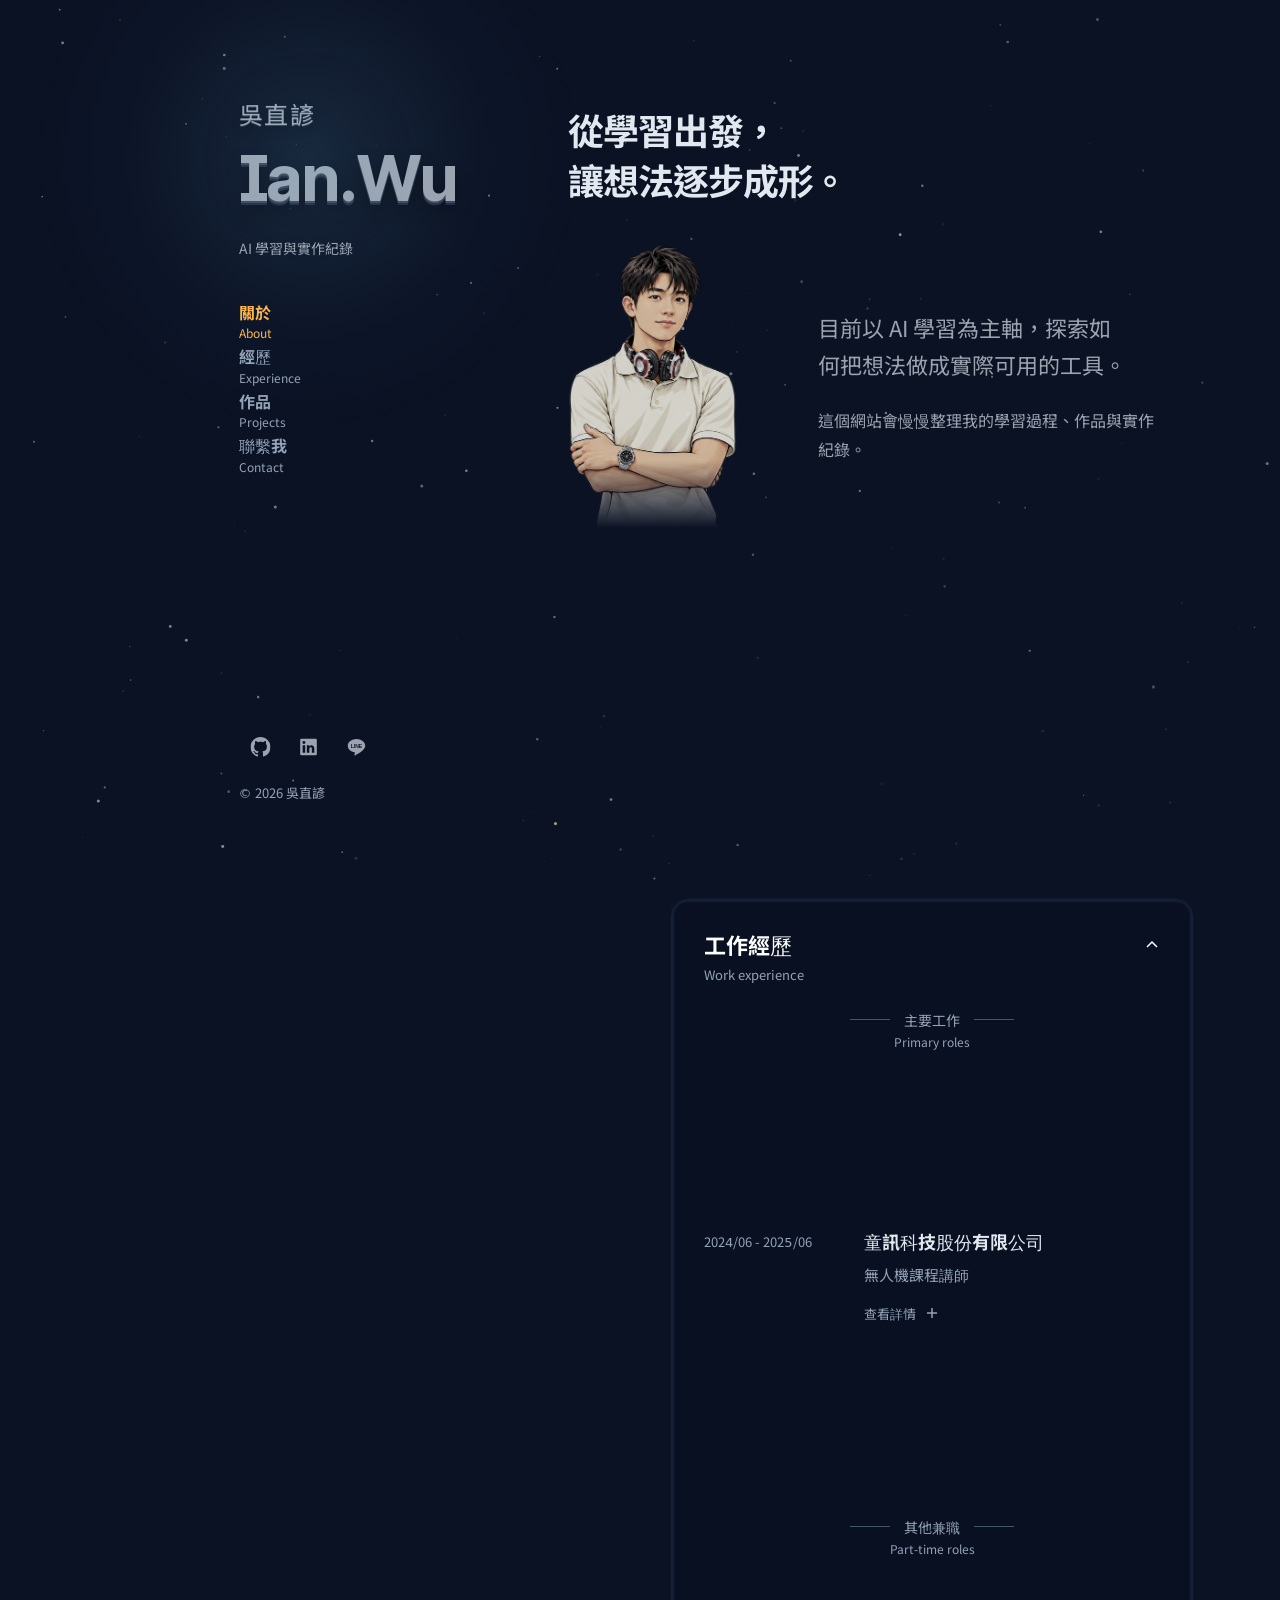
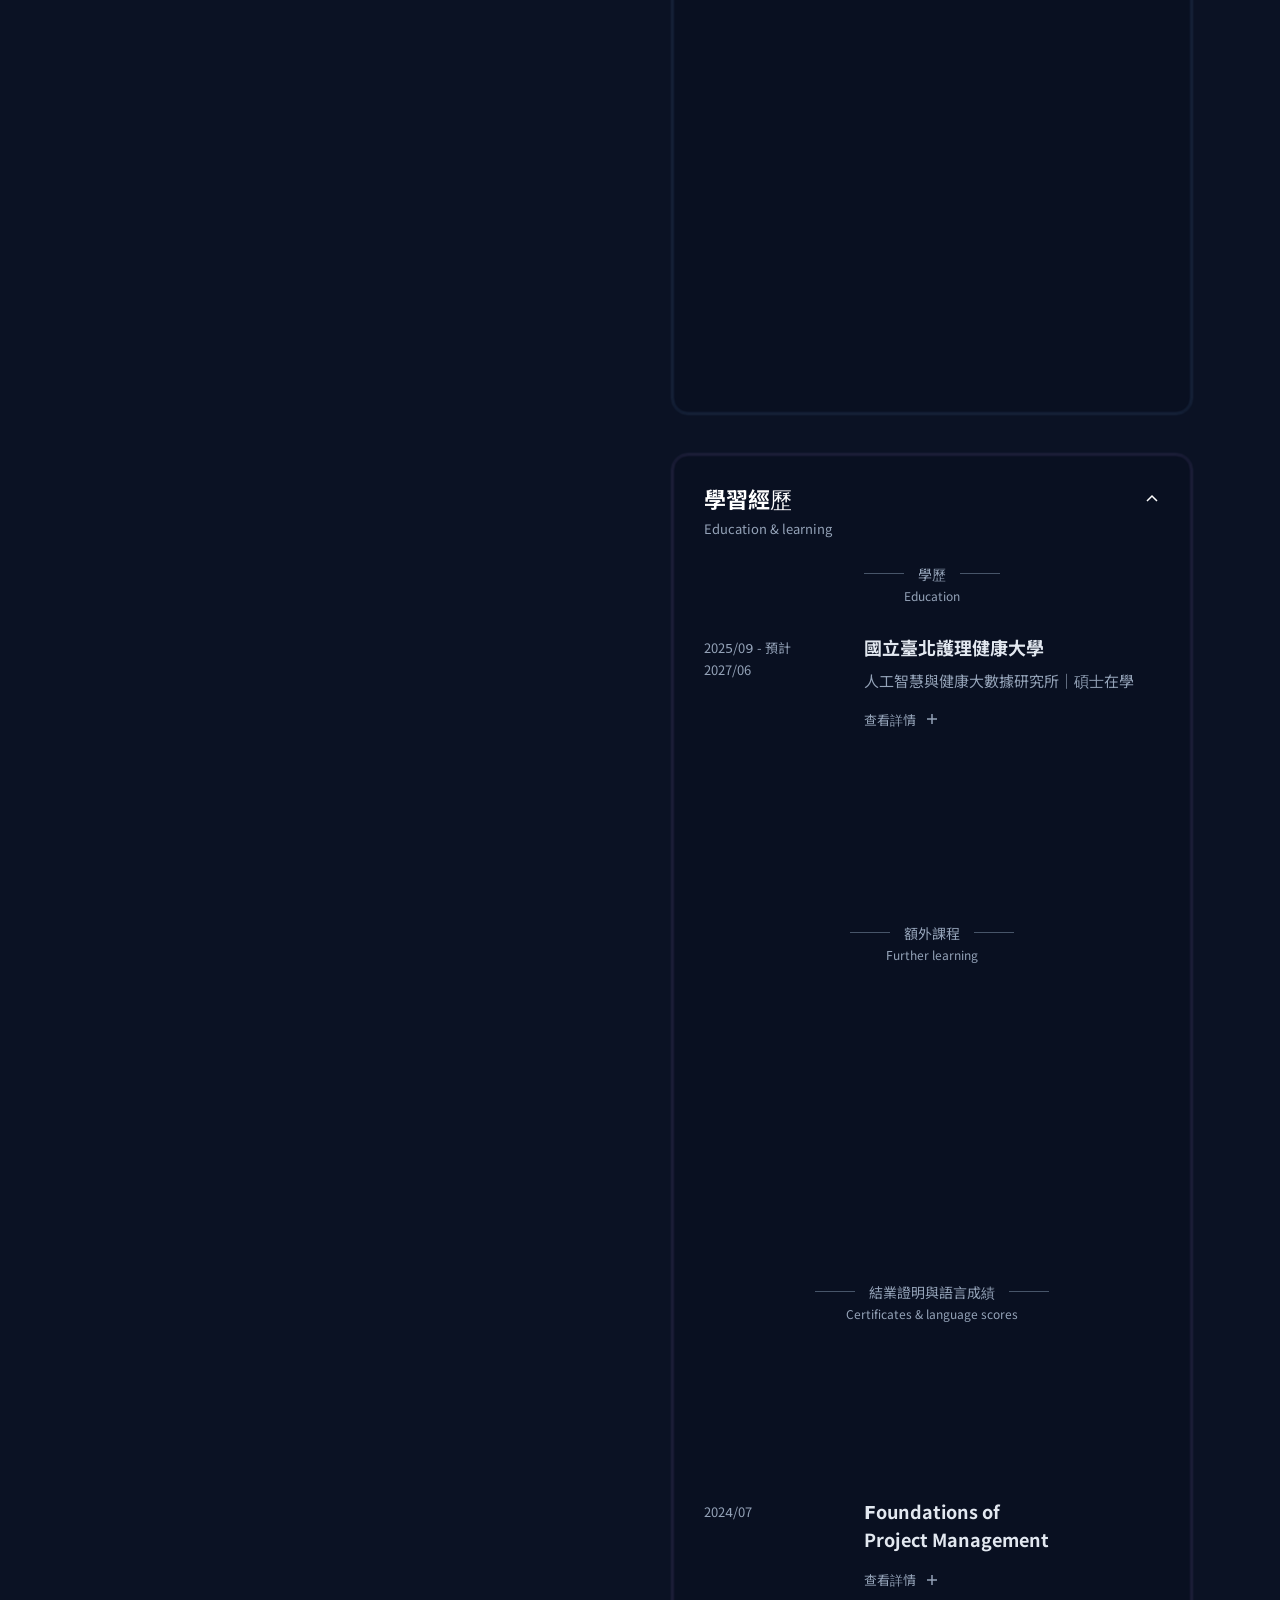
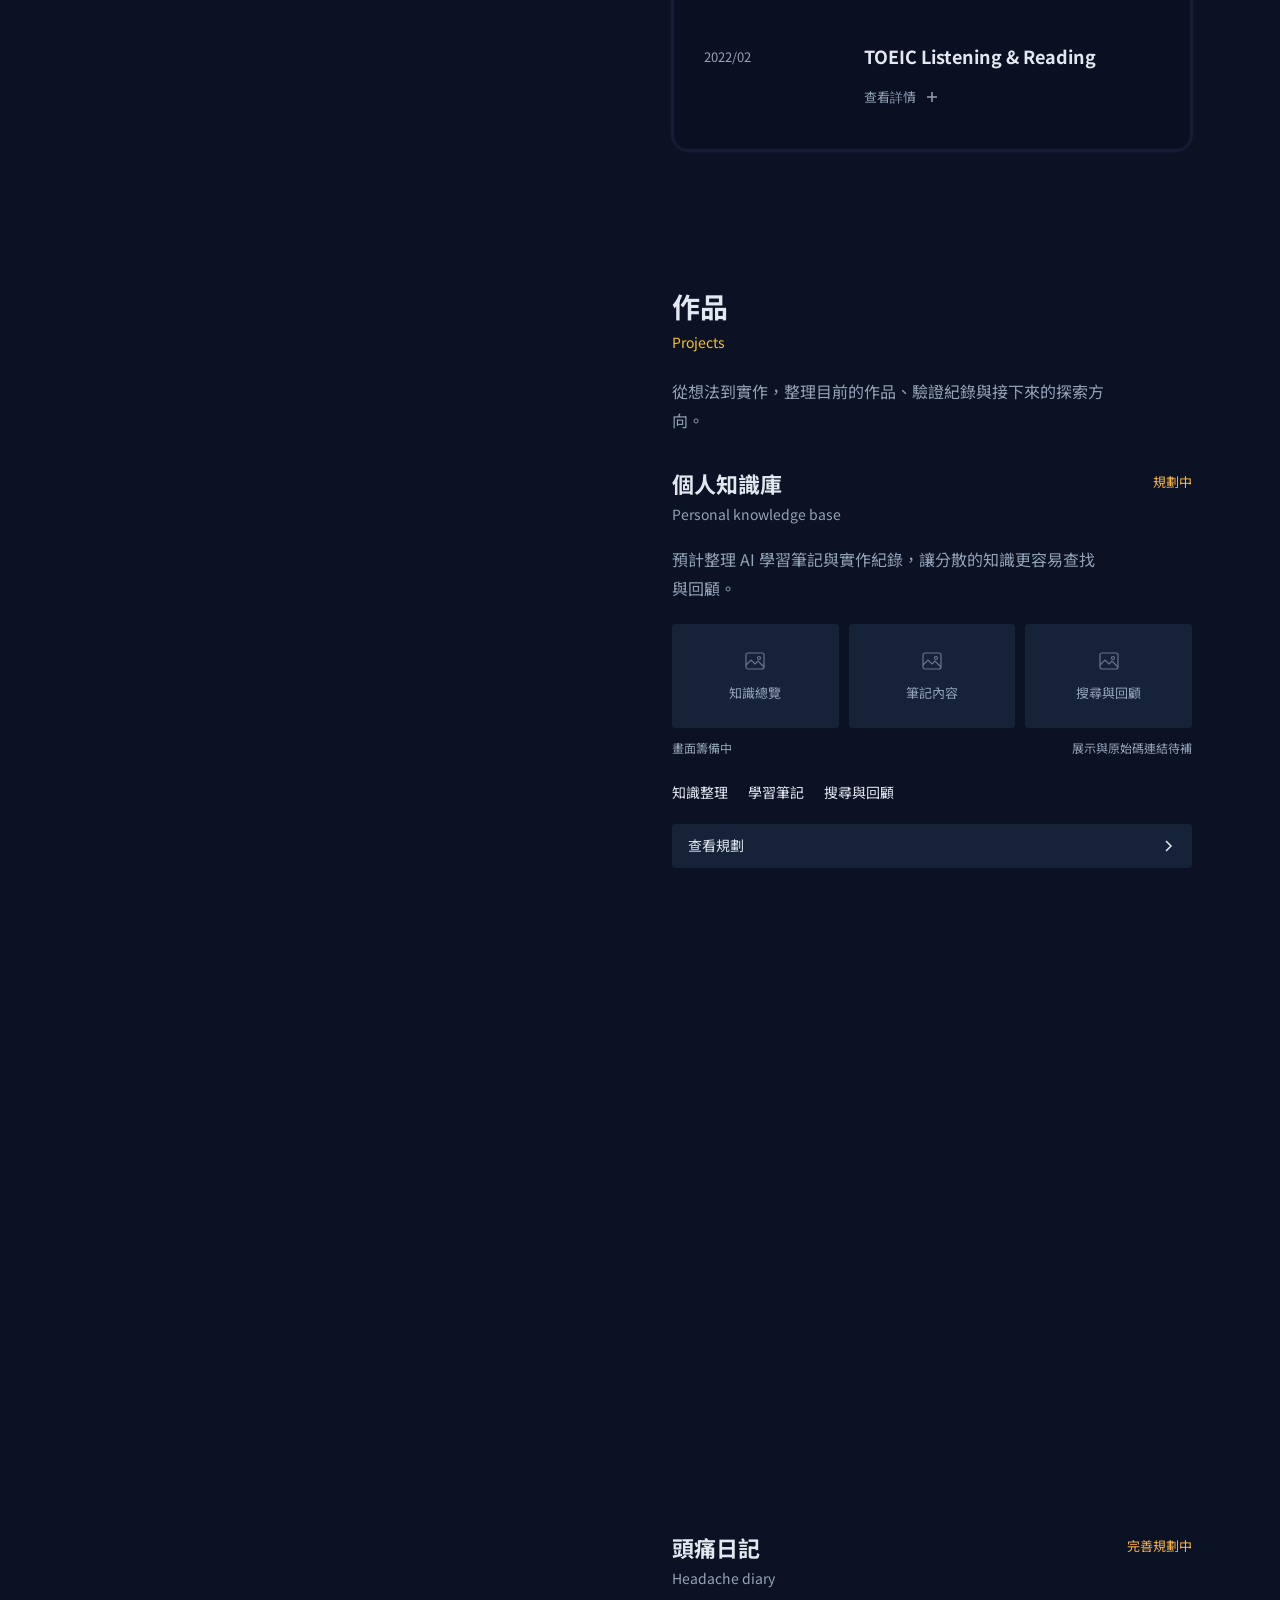
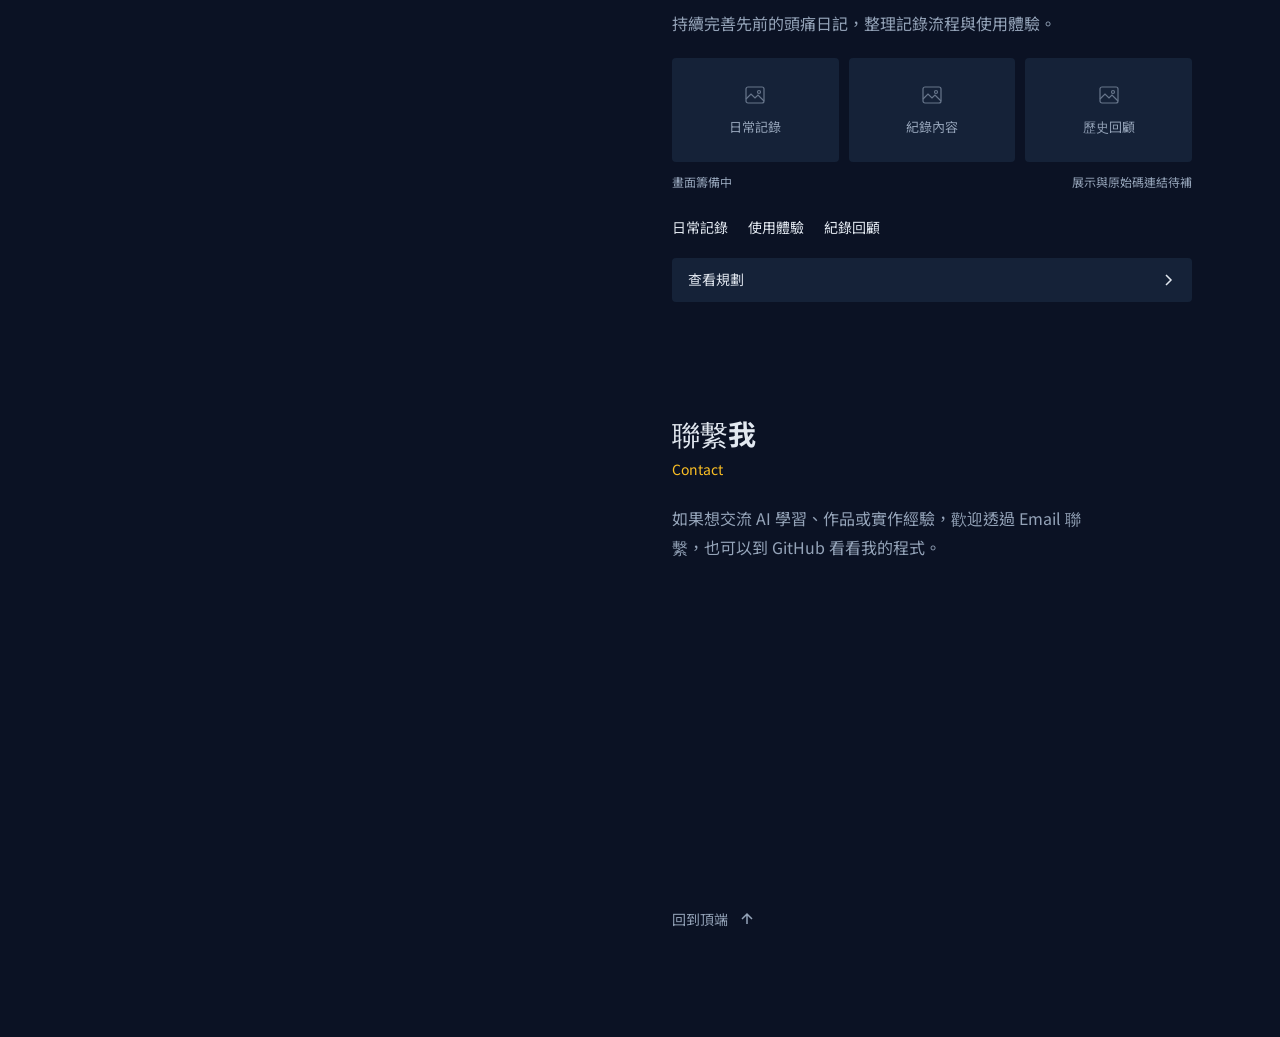
==== commit 624d4d22: "Improve mobile portfolio layout and add Together check-in project" ====
--- a/index.html
+++ b/index.html
@@ -1,11 +1,11 @@
 <!doctype html>
 <html lang="zh-Hant">
 <head>
-<meta charset="utf-8"><meta name="viewport" content="width=device-width,initial-scale=1">
+<meta charset="utf-8"><meta name="viewport" content="width=device-width,initial-scale=1,viewport-fit=cover">
 <meta name="theme-color" content="#0f172a"><meta name="description" content="吳直諺 Ian.Wu 的個人網站，整理 AI 學習、系統導入經歷與作品實作紀錄。">
 <title>吳直諺｜個人網站</title>
-<link rel="stylesheet" href="site.css?v=20261101-name-shadow">
-<script src="site.js?v=20261101-project-navy-only" defer></script>
+<link rel="stylesheet" href="site.css?v=20261101-mobile-rwd">
+<script src="site.js?v=20261101-mobile-rwd" defer></script>
 <script src="starfield.js?v=20261101-no-star-controls" defer></script>
 </head>
 <body id="top">
@@ -13,14 +13,14 @@
 <canvas class="starfield" aria-hidden="true" hidden></canvas>
 <div class="site-layout">
 <header class="identity">
-<div><div class="identity-top"><h1><a href="#top"><span class="name-zh">吳直諺</span><span class="name-en" lang="en">Ian.Wu</span></a></h1>
+<div><div class="identity-top"><h1><a href="#top"><span class="name-zh">吳直諺</span><span class="name-en" lang="en">Ian.<wbr>Wu</span></a></h1>
 <button class="menu-toggle" type="button" aria-label="開啟導覽選單" aria-expanded="false" aria-controls="primary-nav" hidden><span class="menu-icon" aria-hidden="true"><span></span><span></span><span></span></span></button></div>
 <p class="identity-description"><span>AI 學習與實作紀錄</span></p>
 <nav id="primary-nav" aria-label="主要導覽"><a href="#about" aria-current=location><span class="nav-line" aria-hidden="true"></span><span class="nav-label"><span class="label-zh">關於</span><span class="label-en" lang="en">About</span></span></a><div class="nav-group"><a href="#work-experience" aria-expanded="false" aria-controls="experience-nav" ><span class="nav-line" aria-hidden="true"></span><span class="nav-label"><span class="label-zh">經歷</span><span class="label-en" lang="en">Experience</span></span></a><div id="experience-nav" class="nav-branch" aria-hidden="true" inert><div class="nav-branch-clip"><ul class="nav-children"><li><a href="#work-experience"><span class="nav-label"><span class="label-zh">工作經歷</span><span class="label-en" lang="en">Work experience</span></span></a></li><li><a href="#learning-experience"><span class="nav-label"><span class="label-zh">學習經歷</span><span class="label-en" lang="en">Education &amp; learning</span></span></a></li></ul></div></div></div><a href="#projects" ><span class="nav-line" aria-hidden="true"></span><span class="nav-label"><span class="label-zh">作品</span><span class="label-en" lang="en">Projects</span></span></a><a href="#contact" ><span class="nav-line" aria-hidden="true"></span><span class="nav-label"><span class="label-zh">聯繫我</span><span class="label-en" lang="en">Contact</span></span></a></nav></div>
 <div class="identity-bottom"><div class="social-links" aria-label="社群連結"><a href="https://github.com/ian94305" aria-label="GitHub" target="_blank" rel="noopener noreferrer"><svg xmlns="http://www.w3.org/2000/svg" viewBox="0 0 16 16" fill="currentColor" class="h-6 w-6" aria-hidden="true"><path d="M8 0C3.58 0 0 3.58 0 8c0 3.54 2.29 6.53 5.47 7.59.4.07.55-.17.55-.38 0-.19-.01-.82-.01-1.49-2.01.37-2.53-.49-2.69-.94-.09-.23-.48-.94-.82-1.13-.28-.15-.68-.52-.01-.53.63-.01 1.08.58 1.23.82.72 1.21 1.87.87 2.33.66.07-.52.28-.87.51-1.07-1.78-.2-3.64-.89-3.64-3.95 0-.87.31-1.59.82-2.15-.08-.2-.36-1.02.08-2.12 0 0 .67-.21 2.2.82.64-.18 1.32-.27 2-.27.68 0 1.36.09 2 .27 1.53-1.04 2.2-.82 2.2-.82.44 1.1.16 1.92.08 2.12.51.56.82 1.27.82 2.15 0 3.07-1.87 3.75-3.65 3.95.29.25.54.73.54 1.48 0 1.07-.01 1.93-.01 2.2 0 .21.15.46.55.38A8.013 8.013 0 0016 8c0-4.42-3.58-8-8-8z"></path></svg></a><span class="social-pending" role="img" aria-label="LinkedIn（連結待補）" title="LinkedIn：連結待補"><svg xmlns="http://www.w3.org/2000/svg" viewBox="0 0 24 24" fill="currentColor" class="h-6 w-6" aria-hidden="true"><path d="M20.5 2h-17A1.5 1.5 0 002 3.5v17A1.5 1.5 0 003.5 22h17a1.5 1.5 0 001.5-1.5v-17A1.5 1.5 0 0020.5 2zM8 19H5v-9h3zM6.5 8.25A1.75 1.75 0 118.3 6.5a1.78 1.78 0 01-1.8 1.75zM19 19h-3v-4.74c0-1.42-.6-1.93-1.38-1.93A1.74 1.74 0 0013 14.19a.66.66 0 000 .14V19h-3v-9h2.9v1.3a3.11 3.11 0 012.7-1.4c1.55 0 3.36.86 3.36 3.66z"></path></svg></span><span class="social-pending" role="img" aria-label="LINE（連結待補）" title="LINE：連結待補"><svg xmlns="http://www.w3.org/2000/svg" viewBox="0 0 32 32" aria-hidden="true"><path fill="currentColor" d="M16 3C8.3 3 2 7.8 2 13.8c0 5.3 4.8 9.7 11.3 10.6l-.6 4.6c-.1.6.4.8.9.5 6.8-4 16.4-9.5 16.4-15.7C30 7.8 23.7 3 16 3Z"/><text x="16" y="17" text-anchor="middle" fill="#0f172a" font-family="Arial,sans-serif" font-weight="700" font-size="8">LINE</text></svg></span></div><p class="copyright">© 2026 吳直諺</p></div>
 </header>
-<main id="main" tabindex="-1"><section id="about" aria-label="關於" tabindex="-1"><div class="about-intro"><p class="about-headline"><span>從學習出發，</span><span>讓想法逐步成形。</span></p><div class="about-profile"><figure class="about-portrait"><img src="assets/ian-portrait-comic-20261101.png" alt="Ian.Wu 戴著耳機、雙手交叉的漫畫風人像" width="1024" height="673" decoding="async"></figure><div class="about-copy"><p>目前以 AI 學習為<span class="keep-word">主軸</span>，探索如何把想法做成實際可用的工具。</p><p>這個網站會慢慢整理我的學習過程、作品與實作紀錄。</p></div></div></div></section><section id="experience" aria-label="經歷" tabindex="-1"><div class="experience-timeline"><section class="experience-group" id="work-experience" aria-labelledby="heading-work-experience" tabindex="-1"><h2 id="heading-work-experience"><button class="timeline-toggle" type="button" aria-expanded="true" aria-controls="details-work-experience" disabled><span class="heading-pair"><span class="label-zh">工作經歷</span><span class="label-en" lang="en">Work experience</span></span><svg class="timeline-chevron" viewBox="0 0 16 16" fill="none" stroke="currentColor" stroke-width="1.5" aria-hidden="true"><path d="m3 6 5 5 5-5"/></svg></button></h2><div class="timeline-details" id="details-work-experience"><div class="timeline-details-clip"><section class="experience-category"><h3><span class="heading-pair"><span class="label-zh">主要工作</span><span class="label-en" lang="en">Primary roles</span></span></h3><div class="category-entries"><article class="entry"><p class="entry-period">2025/07 - 至今</p><div><h4>金旭資訊股份有限公司</h4><p class="entry-subtitle">ERP 系統導入顧問</p><details class="entry-more"><summary><span class="more-closed">查看詳情</span><span class="more-open">收合詳情</span><span class="sr-only">：金旭資訊股份有限公司</span><svg class="disclosure-icon" viewBox="0 0 16 16" fill="none" stroke="currentColor" stroke-width="1.5" aria-hidden="true"><path d="M3 8h10"/><path class="plus-stem" d="M8 3v10"/></svg></summary><div class="entry-description"><ul class=entry-points><li>參與 ERP 系統導入，涵蓋人事薪資、進銷存及發票申報；與客戶管理者及使用者釐清需求、跨部門流程與資料交接，提出導入方案及流程調整建議。</li><li>依需求設定系統功能、欄位對應及資料匯入／匯出，執行資料驗證與問題排查，協同工程部處理問題，參與教育訓練、文件準備及上線後支援。</li><li>代表案例：協助約 100 人薪資系統正式上線，完成首月薪資結算與全員核對，釐清或修正差異。</li></ul></div></details></div></article><article class="entry"><p class="entry-period">2024/06 - 2025/06</p><div><h4>童訊科技股份有限公司</h4><p class="entry-subtitle">無人機課程講師</p><details class="entry-more"><summary><span class="more-closed">查看詳情</span><span class="more-open">收合詳情</span><span class="sr-only">：童訊科技股份有限公司</span><svg class="disclosure-icon" viewBox="0 0 16 16" fill="none" stroke="currentColor" stroke-width="1.5" aria-hidden="true"><path d="M3 8h10"/><path class="plus-stem" d="M8 3v10"/></svg></summary><div class="entry-description"><ul class=entry-points><li>規劃國中生無人機課程教案，進行課堂教學與操作指導。</li><li>提供無人機競賽指導，將技術操作轉化為學生可理解的學習步驟。</li></ul></div></details></div></article><article class="entry"><p class="entry-period">2023/04 - 2024/07</p><div><h4>資達科技股份有限公司</h4><p class="entry-subtitle">系統客服人員</p><details class="entry-more"><summary><span class="more-closed">查看詳情</span><span class="more-open">收合詳情</span><span class="sr-only">：資達科技股份有限公司</span><svg class="disclosure-icon" viewBox="0 0 16 16" fill="none" stroke="currentColor" stroke-width="1.5" aria-hidden="true"><path d="M3 8h10"/><path class="plus-stem" d="M8 3v10"/></svg></summary><div class="entry-description"><ul class=entry-points><li>監控電子公文系統，回應使用者諮詢、彙整回饋並進行問題初步排解。</li><li>執行資料庫排查及例行報表製作，陪同業務提供售前技術支援。</li></ul></div></details></div></article></div></section><section class="experience-category"><h3><span class="heading-pair"><span class="label-zh">其他兼職</span><span class="label-en" lang="en">Part-time roles</span></span></h3><div class="category-entries"><article class="entry"><p class="entry-period">2024/07 - 至今</p><div><h4>台灣腦中風學會</h4><p class="entry-subtitle">IT 支援</p><p>電腦、網路及周邊設備排查；研討會視訊與現場技術支援。</p></div></article><article class="entry"><p class="entry-period">2022 - 2024</p><div><h4>英文家教</h4><p>個別指導兩名國中生，協助課業、段考及會考英文準備。</p></div></article><article class="entry"><p class="entry-period"></p><div><h4>展場與活動兼職</h4><p>展場銷售、顧客接待、活動執行與設備管理。</p></div></article></div></section></div></div></section><section class="experience-group" id="learning-experience" aria-labelledby="heading-learning-experience" tabindex="-1"><h2 id="heading-learning-experience"><button class="timeline-toggle" type="button" aria-expanded="true" aria-controls="details-learning-experience" disabled><span class="heading-pair"><span class="label-zh">學習經歷</span><span class="label-en" lang="en">Education &amp; learning</span></span><svg class="timeline-chevron" viewBox="0 0 16 16" fill="none" stroke="currentColor" stroke-width="1.5" aria-hidden="true"><path d="m3 6 5 5 5-5"/></svg></button></h2><div class="timeline-details" id="details-learning-experience"><div class="timeline-details-clip"><section class="experience-category"><h3><span class="heading-pair"><span class="label-zh">學歷</span><span class="label-en" lang="en">Education</span></span></h3><div class="category-entries"><article class="entry"><p class="entry-period">2025/09 - 預計 2027/06</p><div><h4>國立臺北護理健康大學</h4><p class="entry-subtitle">人工智慧與健康大數據研究所｜碩士在學</p><details class="entry-more"><summary><span class="more-closed">查看詳情</span><span class="more-open">收合詳情</span><span class="sr-only">：國立臺北護理健康大學</span><svg class="disclosure-icon" viewBox="0 0 16 16" fill="none" stroke="currentColor" stroke-width="1.5" aria-hidden="true"><path d="M3 8h10"/><path class="plus-stem" d="M8 3v10"/></svg></summary><div class="entry-description"><p>以人工智慧與健康大數據為兩大發展主軸，結合資訊科技與生醫健康領域。課程涵蓋資料科學、機器學習、健康數據分析與資料探勘，重視理論、實作及健康照護情境中的應用。</p></div></details></div></article><article class="entry"><p class="entry-period">2021/06 畢業</p><div><h4>淡江大學</h4><p class="entry-subtitle">資訊與圖書館學系｜文學學士</p><details class="entry-more"><summary><span class="more-closed">查看詳情</span><span class="more-open">收合詳情</span><span class="sr-only">：淡江大學</span><svg class="disclosure-icon" viewBox="0 0 16 16" fill="none" stroke="currentColor" stroke-width="1.5" aria-hidden="true"><path d="M3 8h10"/><path class="plus-stem" d="M8 3v10"/></svg></summary><div class="entry-description"><p>以圖書館學為基礎，結合資訊科學、多媒體科技與出版傳播。課程涵蓋資訊組織、資訊檢索、數位典藏與資訊系統應用，著重資訊資源的蒐集、整理、保存、管理與利用。</p></div></details></div></article></div></section><section class="experience-category"><h3><span class="heading-pair"><span class="label-zh">額外課程</span><span class="label-en" lang="en">Further learning</span></span></h3><div class="category-entries"><article class="entry"><p class="entry-period">2023/03/05 - 2023/03/19</p><div><h4>Node.js 與 MongoDB 網頁後端開發</h4><p class="entry-subtitle">國立臺灣大學資訊系統訓練班</p><details class="entry-more"><summary><span class="more-closed">查看詳情</span><span class="more-open">收合詳情</span><span class="sr-only">：Node.js 與 MongoDB 網頁後端開發</span><svg class="disclosure-icon" viewBox="0 0 16 16" fill="none" stroke="currentColor" stroke-width="1.5" aria-hidden="true"><path d="M3 8h10"/><path class="plus-stem" d="M8 3v10"/></svg></summary><div class="entry-description"><ul class=entry-points><li>完成非學分進修課程，學習 Node.js、MongoDB 與 Express。</li><li>練習 RESTful API 與資料庫操作，建立網頁後端開發基礎。</li></ul></div></details></div></article><article class="entry"><p class="entry-period">2022/10/07 - 2022/12/19</p><div><h4>Fintech AI 金融與行銷大數據養成班</h4><p class="entry-subtitle">工業技術研究院｜357 小時</p><details class="entry-more"><summary><span class="more-closed">查看詳情</span><span class="more-open">收合詳情</span><span class="sr-only">：Fintech AI 金融與行銷大數據養成班</span><svg class="disclosure-icon" viewBox="0 0 16 16" fill="none" stroke="currentColor" stroke-width="1.5" aria-hidden="true"><path d="M3 8h10"/><path class="plus-stem" d="M8 3v10"/></svg></summary><div class="entry-description"><ul class=entry-points><li>完成培訓，學習 Python、AI 模型與資料分析。</li><li>透過金融及行銷案例理解資料分析應用，連結資料處理與業務情境。</li></ul></div></details></div></article></div></section><section class="experience-category"><h3><span class="heading-pair"><span class="label-zh">結業證明與語言成績</span><span class="label-en" lang="en">Certificates &amp; language scores</span></span></h3><div class="category-entries"><article class="entry"><p class="entry-period">2024/07</p><div><h4>AWS Cloud Practitioner Essentials</h4><details class="entry-more"><summary><span class="more-closed">查看詳情</span><span class="more-open">收合詳情</span><span class="sr-only">：AWS Cloud Practitioner Essentials</span><svg class="disclosure-icon" viewBox="0 0 16 16" fill="none" stroke="currentColor" stroke-width="1.5" aria-hidden="true"><path d="M3 8h10"/><path class="plus-stem" d="M8 3v10"/></svg></summary><div class="entry-description"><p>課程結業。</p></div></details></div></article><article class="entry"><p class="entry-period">2024/07</p><div><h4>Foundations of Project Management</h4><details class="entry-more"><summary><span class="more-closed">查看詳情</span><span class="more-open">收合詳情</span><span class="sr-only">：Foundations of Project Management</span><svg class="disclosure-icon" viewBox="0 0 16 16" fill="none" stroke="currentColor" stroke-width="1.5" aria-hidden="true"><path d="M3 8h10"/><path class="plus-stem" d="M8 3v10"/></svg></summary><div class="entry-description"><p>Google／Coursera 單門課程。</p></div></details></div></article><article class="entry"><p class="entry-period">2022/02</p><div><h4>TOEIC Listening &amp; Reading</h4><details class="entry-more"><summary><span class="more-closed">查看詳情</span><span class="more-open">收合詳情</span><span class="sr-only">：TOEIC Listening &amp; Reading</span><svg class="disclosure-icon" viewBox="0 0 16 16" fill="none" stroke="currentColor" stroke-width="1.5" aria-hidden="true"><path d="M3 8h10"/><path class="plus-stem" d="M8 3v10"/></svg></summary><div class="entry-description"><p>895 / 990 分。</p></div></details></div></article></div></section></div></div></section></div></section><section id="projects" aria-labelledby="heading-projects" tabindex="-1"><h2 class="section-heading" id="heading-projects"><span class="heading-pair"><span class="label-zh">作品</span><span class="label-en" lang="en">Projects</span></span></h2><p class=section-intro>接下來想持續探索的三個方向。作品內容與實作紀錄會陸續補上。</p><div class="project-list"><article class="entry project-entry" aria-label="個人知識庫"><header class="project-heading"><h3><span class="heading-pair"><span class="label-zh">個人知識庫</span><span class="label-en" lang="en">Personal knowledge base</span></span></h3><p class="project-status">規劃中</p></header><p class="project-description">預計整理 AI 學習筆記與實作紀錄，讓分散的知識更容易查找與回顧。</p><div class="project-previews" role="group" aria-label="個人知識庫畫面預留"><div class="project-preview-slot"><svg viewBox="0 0 24 24" fill="none" stroke="currentColor" stroke-width="1.2" aria-hidden="true"><rect x="3" y="4" width="18" height="16" rx="2"/><path d="m3 16 5-5 4 4 3-3 6 6"/><circle cx="16" cy="9" r="1.5"/></svg><span>知識總覽</span></div><div class="project-preview-slot"><svg viewBox="0 0 24 24" fill="none" stroke="currentColor" stroke-width="1.2" aria-hidden="true"><rect x="3" y="4" width="18" height="16" rx="2"/><path d="m3 16 5-5 4 4 3-3 6 6"/><circle cx="16" cy="9" r="1.5"/></svg><span>筆記內容</span></div><div class="project-preview-slot"><svg viewBox="0 0 24 24" fill="none" stroke="currentColor" stroke-width="1.2" aria-hidden="true"><rect x="3" y="4" width="18" height="16" rx="2"/><path d="m3 16 5-5 4 4 3-3 6 6"/><circle cx="16" cy="9" r="1.5"/></svg><span>搜尋與回顧</span></div></div><div class="project-availability"><span>畫面籌備中</span><span>展示與原始碼連結待補</span></div><ul class="project-focus" aria-label="規劃方向"><li>知識整理</li><li>學習筆記</li><li>搜尋與回顧</li></ul><details class="project-plan"><summary><span class="plan-closed">查看規劃</span><span class="plan-open">收合規劃</span><span class="sr-only">：個人知識庫</span><svg viewBox="0 0 16 16" fill="none" stroke="currentColor" stroke-width="1.5" aria-hidden="true"><path d="m6 3 5 5-5 5"/></svg></summary><div class="project-plan-content"><p>預計探索的內容</p><ul><li>整理 AI 學習筆記、參考資料與實作紀錄。</li><li>探索內容分類與搜尋方式，方便日後查找與回顧。</li></ul><p class="project-tech">技術選型待定</p></div></details></article><article class="entry project-entry" aria-label="預約報名系統"><header class="project-heading"><h3><span class="heading-pair"><span class="label-zh">預約報名系統</span><span class="label-en" lang="en">Booking &amp; registration</span></span></h3><p class="project-status">規劃中</p></header><p class="project-description">從預約與報名流程出發，探索如何把實際需求轉成可使用的網站。</p><div class="project-previews" role="group" aria-label="預約報名系統畫面預留"><div class="project-preview-slot"><svg viewBox="0 0 24 24" fill="none" stroke="currentColor" stroke-width="1.2" aria-hidden="true"><rect x="3" y="4" width="18" height="16" rx="2"/><path d="m3 16 5-5 4 4 3-3 6 6"/><circle cx="16" cy="9" r="1.5"/></svg><span>預約項目</span></div><div class="project-preview-slot"><svg viewBox="0 0 24 24" fill="none" stroke="currentColor" stroke-width="1.2" aria-hidden="true"><rect x="3" y="4" width="18" height="16" rx="2"/><path d="m3 16 5-5 4 4 3-3 6 6"/><circle cx="16" cy="9" r="1.5"/></svg><span>報名流程</span></div><div class="project-preview-slot"><svg viewBox="0 0 24 24" fill="none" stroke="currentColor" stroke-width="1.2" aria-hidden="true"><rect x="3" y="4" width="18" height="16" rx="2"/><path d="m3 16 5-5 4 4 3-3 6 6"/><circle cx="16" cy="9" r="1.5"/></svg><span>預約管理</span></div></div><div class="project-availability"><span>畫面籌備中</span><span>展示與原始碼連結待補</span></div><ul class="project-focus" aria-label="規劃方向"><li>預約流程</li><li>活動報名</li><li>資料管理</li></ul><details class="project-plan"><summary><span class="plan-closed">查看規劃</span><span class="plan-open">收合規劃</span><span class="sr-only">：預約報名系統</span><svg viewBox="0 0 16 16" fill="none" stroke="currentColor" stroke-width="1.5" aria-hidden="true"><path d="m6 3 5 5-5 5"/></svg></summary><div class="project-plan-content"><p>預計探索的內容</p><ul><li>梳理從選擇預約項目到完成報名的使用流程。</li><li>探索報名資料與預約狀態的整理及管理方式。</li></ul><p class="project-tech">技術選型待定</p></div></details></article><article class="entry project-entry" aria-label="頭痛日記"><header class="project-heading"><h3><span class="heading-pair"><span class="label-zh">頭痛日記</span><span class="label-en" lang="en">Headache diary</span></span></h3><p class="project-status">完善規劃中</p></header><p class="project-description">持續完善先前的頭痛日記，整理記錄流程與使用體驗。</p><div class="project-previews" role="group" aria-label="頭痛日記畫面預留"><div class="project-preview-slot"><svg viewBox="0 0 24 24" fill="none" stroke="currentColor" stroke-width="1.2" aria-hidden="true"><rect x="3" y="4" width="18" height="16" rx="2"/><path d="m3 16 5-5 4 4 3-3 6 6"/><circle cx="16" cy="9" r="1.5"/></svg><span>日常記錄</span></div><div class="project-preview-slot"><svg viewBox="0 0 24 24" fill="none" stroke="currentColor" stroke-width="1.2" aria-hidden="true"><rect x="3" y="4" width="18" height="16" rx="2"/><path d="m3 16 5-5 4 4 3-3 6 6"/><circle cx="16" cy="9" r="1.5"/></svg><span>紀錄內容</span></div><div class="project-preview-slot"><svg viewBox="0 0 24 24" fill="none" stroke="currentColor" stroke-width="1.2" aria-hidden="true"><rect x="3" y="4" width="18" height="16" rx="2"/><path d="m3 16 5-5 4 4 3-3 6 6"/><circle cx="16" cy="9" r="1.5"/></svg><span>歷史回顧</span></div></div><div class="project-availability"><span>畫面籌備中</span><span>展示與原始碼連結待補</span></div><ul class="project-focus" aria-label="規劃方向"><li>日常記錄</li><li>使用體驗</li><li>紀錄回顧</li></ul><details class="project-plan"><summary><span class="plan-closed">查看規劃</span><span class="plan-open">收合規劃</span><span class="sr-only">：頭痛日記</span><svg viewBox="0 0 16 16" fill="none" stroke="currentColor" stroke-width="1.5" aria-hidden="true"><path d="m6 3 5 5-5 5"/></svg></summary><div class="project-plan-content"><p>預計探索的內容</p><ul><li>回顧先前的頭痛日記，整理需要改善的記錄步驟。</li><li>探索更順暢的輸入與歷史紀錄回顧方式。</li></ul><p class="project-tech">技術選型待定</p></div></details></article></div></section><section id="contact" aria-labelledby="heading-contact" tabindex="-1"><h2 class="section-heading" id="heading-contact"><span class="heading-pair"><span class="label-zh">聯繫我</span><span class="label-en" lang="en">Contact</span></span></h2><p class=section-intro>如果想交流 AI 學習、作品或實作經驗，歡迎透過 Email 聯繫，也可以到 GitHub 看看我的程式。</p><article class="entry"><p class="entry-period"></p><div><h3><a href="mailto:ianianwuwu@gmail.com">Email<svg class="link-icon" viewBox="0 0 16 16" fill="none" stroke="currentColor" stroke-width="1.5" aria-hidden="true"><path d="M4 12 12 4M4 4h8v8"/></svg></a></h3><p>ianianwuwu@gmail.com</p></div></article><article class="entry"><p class="entry-period"></p><div><h3><a href="https://github.com/ian94305">GitHub<svg class="link-icon" viewBox="0 0 16 16" fill="none" stroke="currentColor" stroke-width="1.5" aria-hidden="true"><path d="M4 12 12 4M4 4h8v8"/></svg></a></h3><p>ian94305</p></div></article></section>
-<footer><a href="#top">回到頂端 <svg class="link-icon" viewBox="0 0 16 16" fill="none" stroke="currentColor" stroke-width="1.5" aria-hidden="true"><path d="M8 13V3M3 8l5-5 5 5"/></svg></a></footer>
+<main id="main" tabindex="-1"><section id="about" aria-label="關於" tabindex="-1"><div class="about-intro"><p class="about-headline"><span>從學習出發，</span><span>讓想法逐步成形。</span></p><div class="about-profile"><figure class="about-portrait"><img src="assets/ian-portrait-comic-20261101.png" alt="Ian.Wu 戴著耳機、雙手交叉的漫畫風人像" width="1024" height="673" decoding="async"></figure><div class="about-copy"><p>目前以 AI 學習為<span class="keep-word">主軸</span>，探索如何把想法做成實際可用的工具。</p><p>這個網站會慢慢整理我的學習過程、作品與實作紀錄。</p></div></div><div class="mobile-about-actions"><a href="#projects">查看作品<svg viewBox="0 0 16 16" fill="none" stroke="currentColor" stroke-width="1.5" aria-hidden="true"><path d="M3 8h10M8 3l5 5-5 5"/></svg></a><a href="#contact">聯繫我</a></div></div></section><section id="experience" aria-label="經歷" tabindex="-1"><div class="experience-timeline"><section class="experience-group" id="work-experience" aria-labelledby="heading-work-experience" tabindex="-1"><h2 id="heading-work-experience"><button class="timeline-toggle" type="button" aria-expanded="true" aria-controls="details-work-experience" disabled><span class="heading-pair"><span class="label-zh">工作經歷</span><span class="label-en" lang="en">Work experience</span></span><svg class="timeline-chevron" viewBox="0 0 16 16" fill="none" stroke="currentColor" stroke-width="1.5" aria-hidden="true"><path d="m3 6 5 5 5-5"/></svg></button></h2><div class="timeline-details" id="details-work-experience"><div class="timeline-details-clip"><section class="experience-category"><h3><span class="heading-pair"><span class="label-zh">主要工作</span><span class="label-en" lang="en">Primary roles</span></span></h3><div class="category-entries"><article class="entry"><p class="entry-period">2025/07 - 至今</p><div><h4>金旭資訊股份有限公司</h4><p class="entry-subtitle">ERP 系統導入顧問</p><details class="entry-more"><summary><span class="more-closed">查看詳情</span><span class="more-open">收合詳情</span><span class="sr-only">：金旭資訊股份有限公司</span><svg class="disclosure-icon" viewBox="0 0 16 16" fill="none" stroke="currentColor" stroke-width="1.5" aria-hidden="true"><path d="M3 8h10"/><path class="plus-stem" d="M8 3v10"/></svg></summary><div class="entry-description"><ul class=entry-points><li>參與 ERP 系統導入，涵蓋人事薪資、進銷存及發票申報；與客戶管理者及使用者釐清需求、跨部門流程與資料交接，提出導入方案及流程調整建議。</li><li>依需求設定系統功能、欄位對應及資料匯入／匯出，執行資料驗證與問題排查，協同工程部處理問題，參與教育訓練、文件準備及上線後支援。</li><li>代表案例：協助約 100 人薪資系統正式上線，完成首月薪資結算與全員核對，釐清或修正差異。</li></ul></div></details></div></article><article class="entry"><p class="entry-period">2024/06 - 2025/06</p><div><h4>童訊科技股份有限公司</h4><p class="entry-subtitle">無人機課程講師</p><details class="entry-more"><summary><span class="more-closed">查看詳情</span><span class="more-open">收合詳情</span><span class="sr-only">：童訊科技股份有限公司</span><svg class="disclosure-icon" viewBox="0 0 16 16" fill="none" stroke="currentColor" stroke-width="1.5" aria-hidden="true"><path d="M3 8h10"/><path class="plus-stem" d="M8 3v10"/></svg></summary><div class="entry-description"><ul class=entry-points><li>規劃國中生無人機課程教案，進行課堂教學與操作指導。</li><li>提供無人機競賽指導，將技術操作轉化為學生可理解的學習步驟。</li></ul></div></details></div></article><article class="entry"><p class="entry-period">2023/04 - 2024/07</p><div><h4>資達科技股份有限公司</h4><p class="entry-subtitle">系統客服人員</p><details class="entry-more"><summary><span class="more-closed">查看詳情</span><span class="more-open">收合詳情</span><span class="sr-only">：資達科技股份有限公司</span><svg class="disclosure-icon" viewBox="0 0 16 16" fill="none" stroke="currentColor" stroke-width="1.5" aria-hidden="true"><path d="M3 8h10"/><path class="plus-stem" d="M8 3v10"/></svg></summary><div class="entry-description"><ul class=entry-points><li>監控電子公文系統，回應使用者諮詢、彙整回饋並進行問題初步排解。</li><li>執行資料庫排查及例行報表製作，陪同業務提供售前技術支援。</li></ul></div></details></div></article></div></section><section class="experience-category"><h3><span class="heading-pair"><span class="label-zh">其他兼職</span><span class="label-en" lang="en">Part-time roles</span></span></h3><div class="category-entries"><article class="entry"><p class="entry-period">2024/07 - 至今</p><div><h4>台灣腦中風學會</h4><p class="entry-subtitle">IT 支援</p><p>電腦、網路及周邊設備排查；研討會視訊與現場技術支援。</p></div></article><article class="entry"><p class="entry-period">2022 - 2024</p><div><h4>英文家教</h4><p>個別指導兩名國中生，協助課業、段考及會考英文準備。</p></div></article><article class="entry"><p class="entry-period"></p><div><h4>展場與活動兼職</h4><p>展場銷售、顧客接待、活動執行與設備管理。</p></div></article></div></section></div></div></section><section class="experience-group" id="learning-experience" aria-labelledby="heading-learning-experience" tabindex="-1"><h2 id="heading-learning-experience"><button class="timeline-toggle" type="button" aria-expanded="true" aria-controls="details-learning-experience" disabled><span class="heading-pair"><span class="label-zh">學習經歷</span><span class="label-en" lang="en">Education &amp; learning</span></span><svg class="timeline-chevron" viewBox="0 0 16 16" fill="none" stroke="currentColor" stroke-width="1.5" aria-hidden="true"><path d="m3 6 5 5 5-5"/></svg></button></h2><div class="timeline-details" id="details-learning-experience"><div class="timeline-details-clip"><section class="experience-category"><h3><span class="heading-pair"><span class="label-zh">學歷</span><span class="label-en" lang="en">Education</span></span></h3><div class="category-entries"><article class="entry"><p class="entry-period">2025/09 - 預計 2027/06</p><div><h4>國立臺北護理健康大學</h4><p class="entry-subtitle">人工智慧與健康大數據研究所｜碩士在學</p><details class="entry-more"><summary><span class="more-closed">查看詳情</span><span class="more-open">收合詳情</span><span class="sr-only">：國立臺北護理健康大學</span><svg class="disclosure-icon" viewBox="0 0 16 16" fill="none" stroke="currentColor" stroke-width="1.5" aria-hidden="true"><path d="M3 8h10"/><path class="plus-stem" d="M8 3v10"/></svg></summary><div class="entry-description"><p>以人工智慧與健康大數據為兩大發展主軸，結合資訊科技與生醫健康領域。課程涵蓋資料科學、機器學習、健康數據分析與資料探勘，重視理論、實作及健康照護情境中的應用。</p></div></details></div></article><article class="entry"><p class="entry-period">2021/06 畢業</p><div><h4>淡江大學</h4><p class="entry-subtitle">資訊與圖書館學系｜文學學士</p><details class="entry-more"><summary><span class="more-closed">查看詳情</span><span class="more-open">收合詳情</span><span class="sr-only">：淡江大學</span><svg class="disclosure-icon" viewBox="0 0 16 16" fill="none" stroke="currentColor" stroke-width="1.5" aria-hidden="true"><path d="M3 8h10"/><path class="plus-stem" d="M8 3v10"/></svg></summary><div class="entry-description"><p>以圖書館學為基礎，結合資訊科學、多媒體科技與出版傳播。課程涵蓋資訊組織、資訊檢索、數位典藏與資訊系統應用，著重資訊資源的蒐集、整理、保存、管理與利用。</p></div></details></div></article></div></section><section class="experience-category"><h3><span class="heading-pair"><span class="label-zh">額外課程</span><span class="label-en" lang="en">Further learning</span></span></h3><div class="category-entries"><article class="entry"><p class="entry-period">2023/03/05 - 2023/03/19</p><div><h4>Node.js 與 MongoDB 網頁後端開發</h4><p class="entry-subtitle">國立臺灣大學資訊系統訓練班</p><details class="entry-more"><summary><span class="more-closed">查看詳情</span><span class="more-open">收合詳情</span><span class="sr-only">：Node.js 與 MongoDB 網頁後端開發</span><svg class="disclosure-icon" viewBox="0 0 16 16" fill="none" stroke="currentColor" stroke-width="1.5" aria-hidden="true"><path d="M3 8h10"/><path class="plus-stem" d="M8 3v10"/></svg></summary><div class="entry-description"><ul class=entry-points><li>完成非學分進修課程，學習 Node.js、MongoDB 與 Express。</li><li>練習 RESTful API 與資料庫操作，建立網頁後端開發基礎。</li></ul></div></details></div></article><article class="entry"><p class="entry-period">2022/10/07 - 2022/12/19</p><div><h4>Fintech AI 金融與行銷大數據養成班</h4><p class="entry-subtitle">工業技術研究院｜357 小時</p><details class="entry-more"><summary><span class="more-closed">查看詳情</span><span class="more-open">收合詳情</span><span class="sr-only">：Fintech AI 金融與行銷大數據養成班</span><svg class="disclosure-icon" viewBox="0 0 16 16" fill="none" stroke="currentColor" stroke-width="1.5" aria-hidden="true"><path d="M3 8h10"/><path class="plus-stem" d="M8 3v10"/></svg></summary><div class="entry-description"><ul class=entry-points><li>完成培訓，學習 Python、AI 模型與資料分析。</li><li>透過金融及行銷案例理解資料分析應用，連結資料處理與業務情境。</li></ul></div></details></div></article></div></section><section class="experience-category"><h3><span class="heading-pair"><span class="label-zh">結業證明與語言成績</span><span class="label-en" lang="en">Certificates &amp; language scores</span></span></h3><div class="category-entries"><article class="entry"><p class="entry-period">2024/07</p><div><h4>AWS Cloud Practitioner Essentials</h4><details class="entry-more"><summary><span class="more-closed">查看詳情</span><span class="more-open">收合詳情</span><span class="sr-only">：AWS Cloud Practitioner Essentials</span><svg class="disclosure-icon" viewBox="0 0 16 16" fill="none" stroke="currentColor" stroke-width="1.5" aria-hidden="true"><path d="M3 8h10"/><path class="plus-stem" d="M8 3v10"/></svg></summary><div class="entry-description"><p>課程結業。</p></div></details></div></article><article class="entry"><p class="entry-period">2024/07</p><div><h4>Foundations of Project Management</h4><details class="entry-more"><summary><span class="more-closed">查看詳情</span><span class="more-open">收合詳情</span><span class="sr-only">：Foundations of Project Management</span><svg class="disclosure-icon" viewBox="0 0 16 16" fill="none" stroke="currentColor" stroke-width="1.5" aria-hidden="true"><path d="M3 8h10"/><path class="plus-stem" d="M8 3v10"/></svg></summary><div class="entry-description"><p>Google／Coursera 單門課程。</p></div></details></div></article><article class="entry"><p class="entry-period">2022/02</p><div><h4>TOEIC Listening &amp; Reading</h4><details class="entry-more"><summary><span class="more-closed">查看詳情</span><span class="more-open">收合詳情</span><span class="sr-only">：TOEIC Listening &amp; Reading</span><svg class="disclosure-icon" viewBox="0 0 16 16" fill="none" stroke="currentColor" stroke-width="1.5" aria-hidden="true"><path d="M3 8h10"/><path class="plus-stem" d="M8 3v10"/></svg></summary><div class="entry-description"><p>895 / 990 分。</p></div></details></div></article></div></section></div></div></section></div></section><section id="projects" aria-labelledby="heading-projects" tabindex="-1"><h2 class="section-heading" id="heading-projects"><span class="heading-pair"><span class="label-zh">作品</span><span class="label-en" lang="en">Projects</span></span></h2><p class=section-intro>從想法到實作，整理目前的作品、驗證紀錄與接下來的探索方向。</p><div class="project-list"><article class="entry project-entry" aria-label="個人知識庫"><header class="project-heading"><h3><span class="heading-pair"><span class="label-zh">個人知識庫</span><span class="label-en" lang="en">Personal knowledge base</span></span></h3><p class="project-status">規劃中</p></header><p class="project-description">預計整理 AI 學習筆記與實作紀錄，讓分散的知識更容易查找與回顧。</p><div class="project-previews" role="group" aria-label="個人知識庫畫面預留"><div class="project-preview-slot"><svg viewBox="0 0 24 24" fill="none" stroke="currentColor" stroke-width="1.2" aria-hidden="true"><rect x="3" y="4" width="18" height="16" rx="2"/><path d="m3 16 5-5 4 4 3-3 6 6"/><circle cx="16" cy="9" r="1.5"/></svg><span>知識總覽</span></div><div class="project-preview-slot"><svg viewBox="0 0 24 24" fill="none" stroke="currentColor" stroke-width="1.2" aria-hidden="true"><rect x="3" y="4" width="18" height="16" rx="2"/><path d="m3 16 5-5 4 4 3-3 6 6"/><circle cx="16" cy="9" r="1.5"/></svg><span>筆記內容</span></div><div class="project-preview-slot"><svg viewBox="0 0 24 24" fill="none" stroke="currentColor" stroke-width="1.2" aria-hidden="true"><rect x="3" y="4" width="18" height="16" rx="2"/><path d="m3 16 5-5 4 4 3-3 6 6"/><circle cx="16" cy="9" r="1.5"/></svg><span>搜尋與回顧</span></div></div><div class="project-availability"><span>畫面籌備中</span><span>展示與原始碼連結待補</span></div><ul class="project-focus" aria-label="規劃方向"><li>知識整理</li><li>學習筆記</li><li>搜尋與回顧</li></ul><details class="project-plan"><summary><span class="plan-closed">查看規劃</span><span class="plan-open">收合規劃</span><span class="sr-only">：個人知識庫</span><svg viewBox="0 0 16 16" fill="none" stroke="currentColor" stroke-width="1.5" aria-hidden="true"><path d="m6 3 5 5-5 5"/></svg></summary><div class="project-plan-content"><p>預計探索的內容</p><ul><li>整理 AI 學習筆記、參考資料與實作紀錄。</li><li>探索內容分類與搜尋方式，方便日後查找與回顧。</li></ul><p class="project-tech">技術選型待定</p></div></details></article><article class="entry project-entry" id="project-together-checkin" aria-label="一起・到場"><header class="project-heading"><h3><span class="heading-pair"><span class="label-zh">一起・到場</span><span class="label-en" lang="en">Event check-in system</span></span></h3><p class="project-status">已部署・驗收中</p></header><p class="project-subtitle">課程與活動邀請報到系統</p><p class="project-description">串接主辦建檔、個人邀請與現場報到，讓主辦人、工作人員與參加者共用出席紀錄。支援 QR Code、姓名或報到編號核對，避免多個報到櫃台重複計數。</p><div class="project-previews has-images" role="group" aria-label="一起・到場實測畫面"><figure class="project-preview-image"><a href="assets/together-app.png" target="_blank" rel="noopener" aria-label="檢視一起・到場：多角色入口截圖（另開分頁）"><img src="assets/together-app.png" alt="一起・到場的本機 App 入口，提供工作人員報到、我的活動與邀請入口" loading="lazy" decoding="async"></a><figcaption><span>多角色入口</span><span class="preview-count">1 / 3</span></figcaption></figure><figure class="project-preview-image"><a href="assets/together-roster.png" target="_blank" rel="noopener" aria-label="檢視一起・到場：名單同步截圖（另開分頁）"><img src="assets/together-roster.png" alt="工作人員查找模擬參加者，名單已同步顯示報到狀態" loading="lazy" decoding="async"></a><figcaption><span>名單同步</span><span class="preview-count">2 / 3</span></figcaption></figure><figure class="project-preview-image"><a href="assets/together-checkin.png" target="_blank" rel="noopener" aria-label="檢視一起・到場：重複報到核對截圖（另開分頁）"><img src="assets/together-checkin.png" alt="以模擬資料驗證 QR 重複報到時，系統顯示這位參加者已報到" loading="lazy" decoding="async"></a><figcaption><span>重複報到核對</span><span class="preview-count">3 / 3</span></figcaption></figure></div><div class="project-availability"><span>本機實測畫面・模擬資料</span><a class="project-website" href="https://ian-course-registration.ianianwuwu.chatgpt.site/app" target="_blank" rel="noopener noreferrer"><span>開啟網站（需授權）</span><svg class="link-icon" viewBox="0 0 16 16" fill="none" stroke="currentColor" stroke-width="1.5" aria-hidden="true"><path d="M4 12 12 4M4 4h8v8"/></svg></a></div><p class="project-access">目前僅網站擁有者可登入</p><ul class="project-focus" aria-label="使用技術"><li>TypeScript</li><li>React</li><li>Cloudflare Workers</li><li>Cloudflare D1</li><li>PWA</li></ul><details class="project-plan"><summary><span class="plan-closed">查看詳情</span><span class="plan-open">收合詳情</span><span class="sr-only">：一起・到場</span><svg viewBox="0 0 16 16" fill="none" stroke="currentColor" stroke-width="1.5" aria-hidden="true"><path d="m6 3 5 5-5 5"/></svg></summary><div class="project-plan-content"><p>功能與驗證</p><ul><li>主辦人：建立與發布活動、匯入 CSV 名單、產生個人邀請、核准工作人員、查看統計及匯出紀錄。</li><li>工作人員：申請加入活動，經核准後以 QR、姓名或編號查找並確認出席；同名者須核對報到編號。</li><li>參加者：領取個人邀請，管理多場活動，查看活動資訊並出示或下載個人 QR。</li><li>本機驗證：40 個並行請求對同一人報到，最終僅計入 1 筆出席；核心功能與 PWA 共 50 項自動測試通過。</li><li>本機三帳號瀏覽器實測：一次測試中，另一工作人員的名單在 1.51 秒後更新，主辦 Dashboard 在 2.72 秒後更新。</li></ul><p class="project-limitations">待驗收：iPhone／Android 主畫面安裝、實體相機互掃，以及正式站不同帳號間的協作。</p></div></details></article><article class="entry project-entry" aria-label="頭痛日記"><header class="project-heading"><h3><span class="heading-pair"><span class="label-zh">頭痛日記</span><span class="label-en" lang="en">Headache diary</span></span></h3><p class="project-status">完善規劃中</p></header><p class="project-description">持續完善先前的頭痛日記，整理記錄流程與使用體驗。</p><div class="project-previews" role="group" aria-label="頭痛日記畫面預留"><div class="project-preview-slot"><svg viewBox="0 0 24 24" fill="none" stroke="currentColor" stroke-width="1.2" aria-hidden="true"><rect x="3" y="4" width="18" height="16" rx="2"/><path d="m3 16 5-5 4 4 3-3 6 6"/><circle cx="16" cy="9" r="1.5"/></svg><span>日常記錄</span></div><div class="project-preview-slot"><svg viewBox="0 0 24 24" fill="none" stroke="currentColor" stroke-width="1.2" aria-hidden="true"><rect x="3" y="4" width="18" height="16" rx="2"/><path d="m3 16 5-5 4 4 3-3 6 6"/><circle cx="16" cy="9" r="1.5"/></svg><span>紀錄內容</span></div><div class="project-preview-slot"><svg viewBox="0 0 24 24" fill="none" stroke="currentColor" stroke-width="1.2" aria-hidden="true"><rect x="3" y="4" width="18" height="16" rx="2"/><path d="m3 16 5-5 4 4 3-3 6 6"/><circle cx="16" cy="9" r="1.5"/></svg><span>歷史回顧</span></div></div><div class="project-availability"><span>畫面籌備中</span><span>展示與原始碼連結待補</span></div><ul class="project-focus" aria-label="規劃方向"><li>日常記錄</li><li>使用體驗</li><li>紀錄回顧</li></ul><details class="project-plan"><summary><span class="plan-closed">查看規劃</span><span class="plan-open">收合規劃</span><span class="sr-only">：頭痛日記</span><svg viewBox="0 0 16 16" fill="none" stroke="currentColor" stroke-width="1.5" aria-hidden="true"><path d="m6 3 5 5-5 5"/></svg></summary><div class="project-plan-content"><p>預計探索的內容</p><ul><li>回顧先前的頭痛日記，整理需要改善的記錄步驟。</li><li>探索更順暢的輸入與歷史紀錄回顧方式。</li></ul><p class="project-tech">技術選型待定</p></div></details></article></div></section><section id="contact" aria-labelledby="heading-contact" tabindex="-1"><h2 class="section-heading" id="heading-contact"><span class="heading-pair"><span class="label-zh">聯繫我</span><span class="label-en" lang="en">Contact</span></span></h2><p class=section-intro>如果想交流 AI 學習、作品或實作經驗，歡迎透過 Email 聯繫，也可以到 GitHub 看看我的程式。</p><article class="entry"><p class="entry-period"></p><div><h3><a href="mailto:ianianwuwu@gmail.com">Email<svg class="link-icon" viewBox="0 0 16 16" fill="none" stroke="currentColor" stroke-width="1.5" aria-hidden="true"><path d="M4 12 12 4M4 4h8v8"/></svg></a></h3><p>ianianwuwu@gmail.com</p></div></article><article class="entry"><p class="entry-period"></p><div><h3><a href="https://github.com/ian94305">GitHub<svg class="link-icon" viewBox="0 0 16 16" fill="none" stroke="currentColor" stroke-width="1.5" aria-hidden="true"><path d="M4 12 12 4M4 4h8v8"/></svg></a></h3><p>ian94305</p></div></article></section>
+<footer><div class="mobile-footer"><div class="social-links" aria-label="社群連結"><a href="https://github.com/ian94305" aria-label="GitHub" target="_blank" rel="noopener noreferrer"><svg xmlns="http://www.w3.org/2000/svg" viewBox="0 0 16 16" fill="currentColor" class="h-6 w-6" aria-hidden="true"><path d="M8 0C3.58 0 0 3.58 0 8c0 3.54 2.29 6.53 5.47 7.59.4.07.55-.17.55-.38 0-.19-.01-.82-.01-1.49-2.01.37-2.53-.49-2.69-.94-.09-.23-.48-.94-.82-1.13-.28-.15-.68-.52-.01-.53.63-.01 1.08.58 1.23.82.72 1.21 1.87.87 2.33.66.07-.52.28-.87.51-1.07-1.78-.2-3.64-.89-3.64-3.95 0-.87.31-1.59.82-2.15-.08-.2-.36-1.02.08-2.12 0 0 .67-.21 2.2.82.64-.18 1.32-.27 2-.27.68 0 1.36.09 2 .27 1.53-1.04 2.2-.82 2.2-.82.44 1.1.16 1.92.08 2.12.51.56.82 1.27.82 2.15 0 3.07-1.87 3.75-3.65 3.95.29.25.54.73.54 1.48 0 1.07-.01 1.93-.01 2.2 0 .21.15.46.55.38A8.013 8.013 0 0016 8c0-4.42-3.58-8-8-8z"></path></svg></a><span class="social-pending" role="img" aria-label="LinkedIn（連結待補）" title="LinkedIn：連結待補"><svg xmlns="http://www.w3.org/2000/svg" viewBox="0 0 24 24" fill="currentColor" class="h-6 w-6" aria-hidden="true"><path d="M20.5 2h-17A1.5 1.5 0 002 3.5v17A1.5 1.5 0 003.5 22h17a1.5 1.5 0 001.5-1.5v-17A1.5 1.5 0 0020.5 2zM8 19H5v-9h3zM6.5 8.25A1.75 1.75 0 118.3 6.5a1.78 1.78 0 01-1.8 1.75zM19 19h-3v-4.74c0-1.42-.6-1.93-1.38-1.93A1.74 1.74 0 0013 14.19a.66.66 0 000 .14V19h-3v-9h2.9v1.3a3.11 3.11 0 012.7-1.4c1.55 0 3.36.86 3.36 3.66z"></path></svg></span><span class="social-pending" role="img" aria-label="LINE（連結待補）" title="LINE：連結待補"><svg xmlns="http://www.w3.org/2000/svg" viewBox="0 0 32 32" aria-hidden="true"><path fill="currentColor" d="M16 3C8.3 3 2 7.8 2 13.8c0 5.3 4.8 9.7 11.3 10.6l-.6 4.6c-.1.6.4.8.9.5 6.8-4 16.4-9.5 16.4-15.7C30 7.8 23.7 3 16 3Z"/><text x="16" y="17" text-anchor="middle" fill="#0f172a" font-family="Arial,sans-serif" font-weight="700" font-size="8">LINE</text></svg></span></div><p class="copyright">© 2026 吳直諺</p></div><a href="#top">回到頂端 <svg class="link-icon" viewBox="0 0 16 16" fill="none" stroke="currentColor" stroke-width="1.5" aria-hidden="true"><path d="M8 13V3M3 8l5-5 5 5"/></svg></a></footer>
 </main>
 </div>
 <div class="torch-shade" aria-hidden="true" hidden></div>
--- a/site.css
+++ b/site.css
@@ -336,3 +336,131 @@
 .identity .name-en{text-shadow:0 2px 0 #3b4559,0 4px 0 #20293d,0 9px 16px rgb(0 0 0 / .45)}
 .identity .name-zh{text-shadow:0 1px 0 #303b50,0 4px 8px rgb(0 0 0 / .4)}
 @media(forced-colors:active),print{.identity .name-en,.identity .name-zh{text-shadow:none}}
+
+/* Supplied project screenshots replace only the completed project's empty slots. */
+.project-entry[id]{scroll-margin-top:64px}
+#projects .project-entry .project-subtitle{font-size:15px;color:var(--text);margin-top:10px}
+.project-preview-image{margin:0;min-width:0}
+.project-preview-image a{display:block;aspect-ratio:1.6;border-radius:4px;overflow:hidden;background:var(--project-surface)}
+.project-preview-image img{display:block;width:100%;height:100%;object-fit:contain}
+.project-preview-image figcaption{font-size:12px;line-height:1.7;margin-top:8px;color:var(--muted)}
+.project-preview-image a:focus-visible{outline:2px solid var(--accent);outline-offset:4px}
+.project-website{display:inline-flex;align-items:center;min-height:44px;color:var(--text);gap:4px}
+.project-website .link-icon{width:14px;height:14px;margin-left:0}
+.project-availability:has(.project-website){align-items:center;margin-top:4px}
+#projects .project-entry .project-access{font-size:12px;color:var(--muted);margin-top:0}
+#projects .project-plan-content .project-limitations{font-size:14px;color:var(--muted);line-height:1.85}
+@media(max-width:600px){.project-heading{flex-wrap:wrap;row-gap:4px}.project-heading h3{min-width:0}.project-entry[id]{scroll-margin-top:32px}}
+
+/* Compact screens have their own reading order, without resizing the desktop composition. */
+.mobile-about-actions,.mobile-footer{display:none}
+.preview-count{display:none}
+@media screen and (max-width:1023px){
+ :root{--mobile-bar:88px;--mobile-gutter:32px;--mobile-top:calc(var(--mobile-bar) + env(safe-area-inset-top,0px));scroll-padding-top:calc(var(--mobile-header-height,var(--mobile-top)) + 20px)}
+ .site-layout{max-width:800px;padding:calc(var(--mobile-header-height,var(--mobile-top)) + 28px) max(var(--mobile-gutter),env(safe-area-inset-right,0px)) max(32px,env(safe-area-inset-bottom,0px)) max(var(--mobile-gutter),env(safe-area-inset-left,0px))}
+ .identity{margin-bottom:24px}
+ .identity-top{position:fixed;inset:0 0 auto;z-index:20;min-height:var(--mobile-top);padding:calc(10px + env(safe-area-inset-top,0px)) max(var(--mobile-gutter),env(safe-area-inset-right,0px)) 10px max(var(--mobile-gutter),env(safe-area-inset-left,0px));gap:20px;background:var(--background);border-bottom:1px solid rgb(148 163 184 / .18)}
+ .identity h1{font-size:32px;min-width:0}
+ .identity h1 a{max-width:100%}
+ .identity .name-en{overflow-wrap:anywhere}
+ .identity .name-zh{font-size:13px;margin-bottom:2px;letter-spacing:.06em}
+ .identity .name-en{line-height:1.25}
+ .identity-description{margin:0;font-size:15px;line-height:1.7}
+ .identity-bottom{display:none}
+ .identity nav.menu-ready.is-open{position:fixed;inset:var(--mobile-header-height,var(--mobile-top)) 0 auto;z-index:19;margin:0;padding:12px max(var(--mobile-gutter),env(safe-area-inset-right,0px)) max(20px,env(safe-area-inset-bottom,0px)) max(var(--mobile-gutter),env(safe-area-inset-left,0px));max-height:calc(100dvh - var(--mobile-header-height,var(--mobile-top)));overflow-y:auto;overscroll-behavior:contain;background:var(--background);border:0;border-bottom:1px solid var(--line);border-radius:0;flex-wrap:nowrap;box-shadow:0 16px 24px rgb(0 0 0 / .22)}
+ .identity nav.menu-ready a,.identity nav.menu-ready .nav-children a{min-height:64px;padding:12px 4px;font-size:16px;font-weight:700;border:0}
+ .identity nav.menu-ready .nav-group>a{display:none}
+ .identity nav.menu-ready .nav-branch{display:block;opacity:1;transition:none}
+ .identity nav.menu-ready .nav-branch-clip{overflow:visible}
+ .identity nav .nav-children{margin:0}
+ .nav-label{flex-direction:row;align-items:baseline;flex-wrap:wrap;gap:4px 14px}
+ .nav-label>.label-en{font-size:13px}
+ main>section,.experience-group,.project-entry[id]{scroll-margin-top:0}
+ main>section{margin-bottom:88px}
+ .about-intro{width:100%}
+ .about-headline{font-size:34px;line-height:1.5;margin-bottom:28px}
+ .about-profile{grid-template-columns:160px minmax(0,1fr);gap:28px;align-items:center}
+ .about-portrait{width:160px;max-width:100%;aspect-ratio:3/5;justify-self:start}
+ .about-copy p:first-of-type{font-size:20px;text-wrap:pretty}
+ .about-copy p{font-size:16px;line-height:1.85}
+ .about-copy p+p{margin-top:20px}
+ .mobile-about-actions{display:flex;align-items:center;flex-wrap:wrap;gap:12px 28px;margin-top:24px}
+ .mobile-about-actions a{display:inline-flex;align-items:center;justify-content:space-between;gap:24px;min-height:48px;font-size:15px;color:var(--text)}
+ .mobile-about-actions a:first-child{color:var(--link-hover);border-bottom:1px solid currentColor}
+ .mobile-about-actions svg{width:16px;height:16px;flex:none}
+ .experience-group{padding:24px;margin-bottom:32px}
+ .experience-group>h2{font-size:24px}
+ .timeline-toggle{min-height:48px}
+ .heading-pair>.label-en,.experience-category>h3 .label-en{font-size:13px}
+ .experience-category{margin-top:32px}
+ .experience-category>h3{font-size:15px;margin-bottom:24px}
+ .experience-timeline .entry{margin-bottom:32px}
+ .experience-timeline .entry-period{font-size:14px;line-height:1.8}
+ .experience-timeline .entry h4{font-size:18px;text-wrap:pretty}
+ .experience-timeline .entry-subtitle{font-size:16px}
+ .entry-more summary{min-height:48px;font-size:14px;padding-inline:0}
+ .entry-description,.entry p,.entry-points{font-size:16px;line-height:1.85}
+ .entry-points{padding-left:20px}
+ .entry-points li+li{margin-top:12px}
+ #projects .project-entry{margin-inline:0;padding:0;margin-bottom:56px}
+ .project-entry::before{inset:-12px}
+ .project-heading{flex-wrap:wrap;gap:8px 20px}
+ .project-heading h3{min-width:0}
+ #projects .project-heading h3{font-size:24px}
+ #projects .project-heading .project-status{white-space:normal;margin:0;font-size:14px}
+ #projects .project-entry .project-description{margin:16px 0 24px;font-size:16px}
+ .project-previews.has-images{display:flex;gap:12px;overflow-x:auto;scroll-snap-type:x mandatory;scroll-padding-inline:2px;padding:4px 2px 12px;margin-inline:-2px;scrollbar-width:thin;overscroll-behavior-x:contain}
+ .has-images .project-preview-image{flex:0 0 88%;scroll-snap-align:start}
+ .has-images .project-preview-image a:focus-visible{outline-offset:-3px}
+ .has-images figcaption{display:flex;justify-content:space-between;gap:12px;font-size:13px;margin-top:10px}
+ .preview-count{display:inline;font-variant-numeric:tabular-nums;white-space:nowrap}
+ .project-preview-slot{aspect-ratio:auto;min-height:80px;padding:12px 6px;font-size:12px;gap:6px}
+ .project-preview-slot svg{width:20px;height:20px}
+ .project-availability{font-size:13px;gap:8px 16px;margin-top:12px}
+ .project-website{min-height:48px;font-size:15px;text-decoration:underline;text-underline-offset:5px}
+ #projects .project-entry .project-access{font-size:14px;line-height:1.8;margin-top:8px}
+ .project-focus{gap:8px 16px;margin:20px 0;font-size:14px}
+ .project-plan summary{min-height:48px;font-size:15px;padding:12px 16px}
+ .project-plan-content ul,#projects .project-plan-content>p{font-size:16px}
+ #contact .entry{padding:0;margin:0 0 24px;display:block}
+ #contact .entry h3{font-size:18px}
+ #contact .entry a{min-height:48px;overflow-wrap:anywhere}
+ main footer{display:flex;align-items:flex-end;justify-content:space-between;gap:20px;flex-wrap:wrap;padding-top:24px;border-top:1px solid rgb(148 163 184 / .2)}
+ main footer>a{display:inline-flex;align-items:center;min-height:48px;flex-shrink:0}
+ .mobile-footer{display:block}
+ .mobile-footer .social-links{margin:0 0 8px -10px;gap:8px}
+ .mobile-footer .copyright{font-size:13px;margin:0}
+}
+@media screen and (max-width:767px){
+ :root{--mobile-gutter:24px}
+ .about-headline{font-size:30px;margin-bottom:24px}
+ .about-profile{grid-template-columns:110px minmax(0,1fr);gap:20px 24px}
+ .about-copy{display:contents}
+ .about-portrait{width:110px;grid-column:1;grid-row:1}
+ .about-copy p:first-of-type{grid-column:2;grid-row:1;font-size:18px;line-height:1.8}
+ .about-copy p+p{grid-column:1/-1;margin:0;font-size:16px}
+ .experience-group{padding:22px 20px 24px}
+ .experience-timeline .entry{grid-template-columns:1fr;gap:6px}
+ .experience-timeline .entry>div{grid-column:1}
+ .experience-timeline .entry-period{padding:0}
+}
+@media screen and (max-width:359px){
+ :root{--mobile-gutter:20px}
+ .about-headline{font-size:26px}
+ .about-profile{grid-template-columns:88px minmax(0,1fr);gap:20px 16px}
+ .about-portrait{width:88px}
+ .about-copy p:first-of-type{font-size:17px}
+ .experience-group{padding:20px 16px 24px}
+ .experience-category>h3 .label-zh{gap:10px}
+}
+@media screen and (max-width:1023px) and (max-height:500px){
+ :root{--mobile-bar:68px}
+ .identity .name-zh{font-size:11px;line-height:1.3;margin-bottom:0}
+ .identity h1{font-size:26px}
+ .identity-top{padding-top:calc(6px + env(safe-area-inset-top,0px));padding-bottom:6px}
+}
+@media screen and (max-width:1023px) and (forced-colors:active){
+ .identity-top,.identity nav.menu-ready.is-open{background:Canvas;border-bottom-color:CanvasText}
+ .mobile-about-actions a:first-child{color:LinkText}
+ .scroll-fade{opacity:1!important}
+}
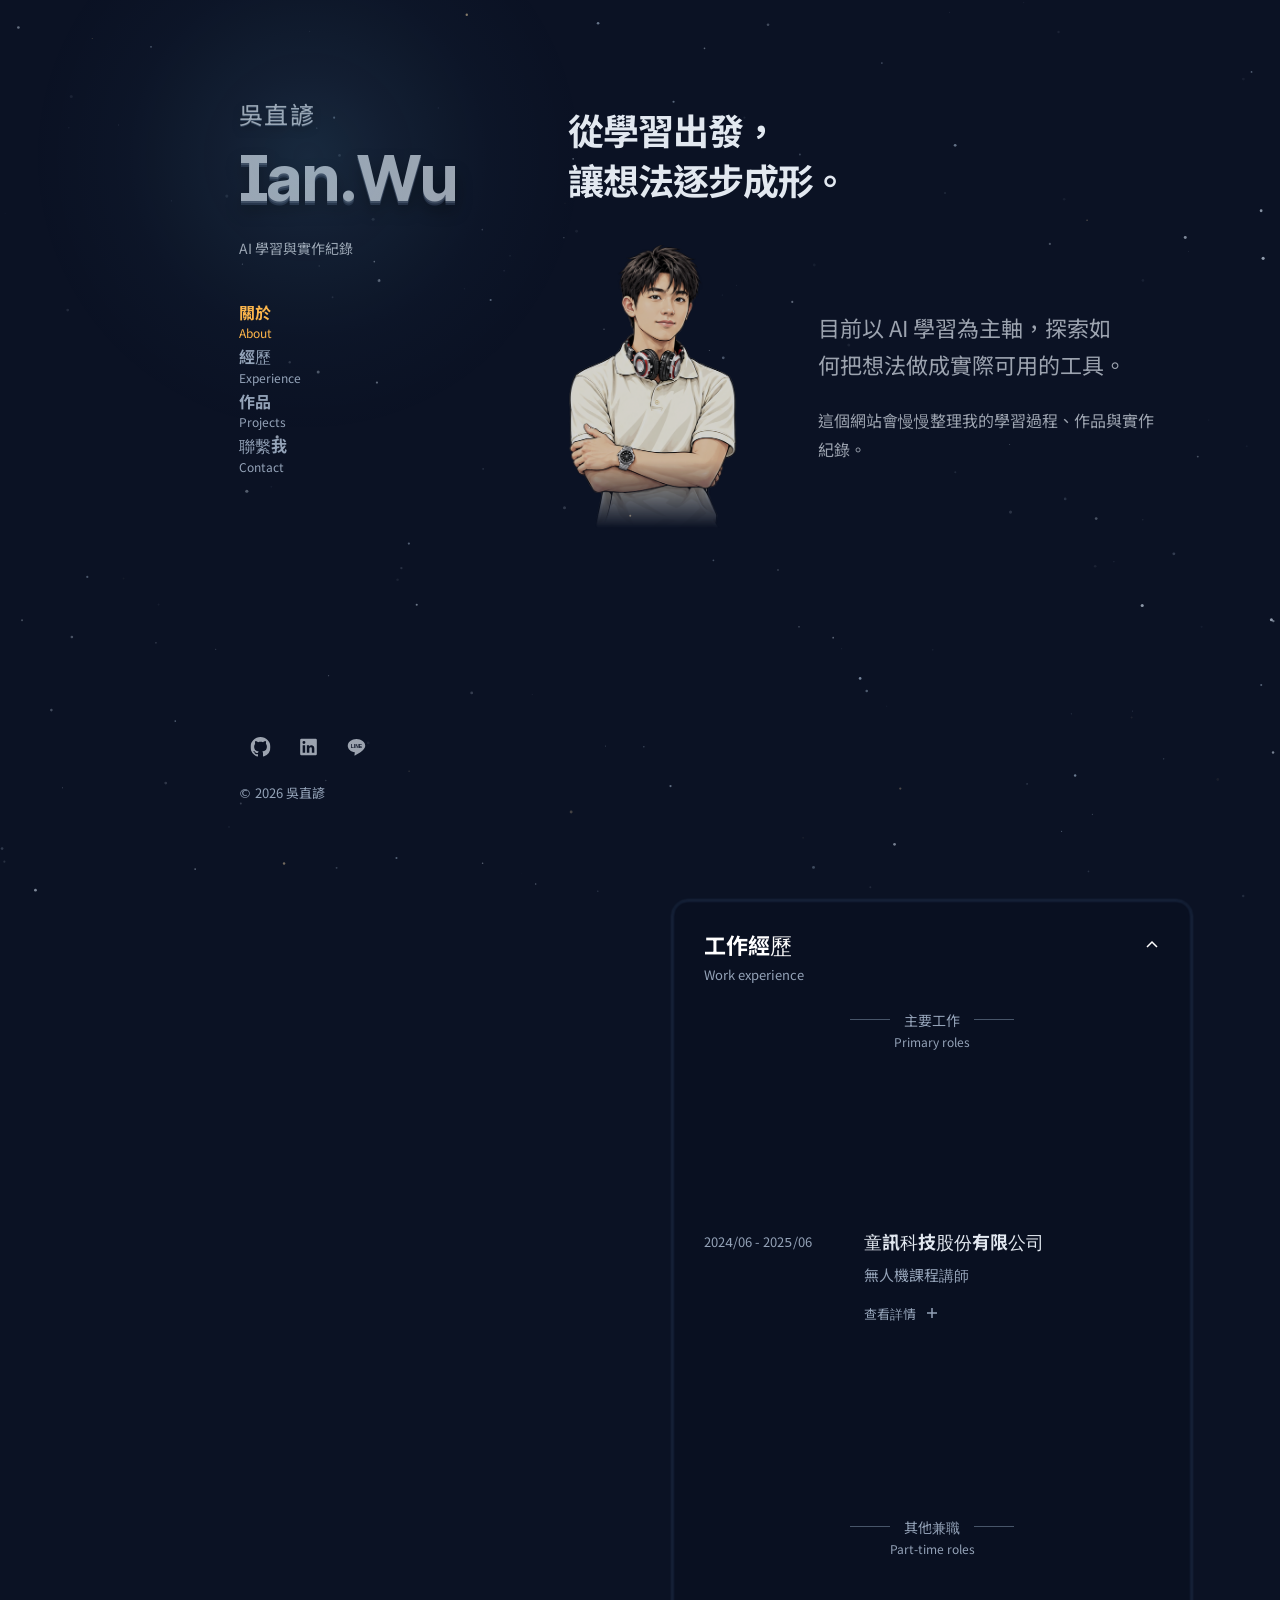
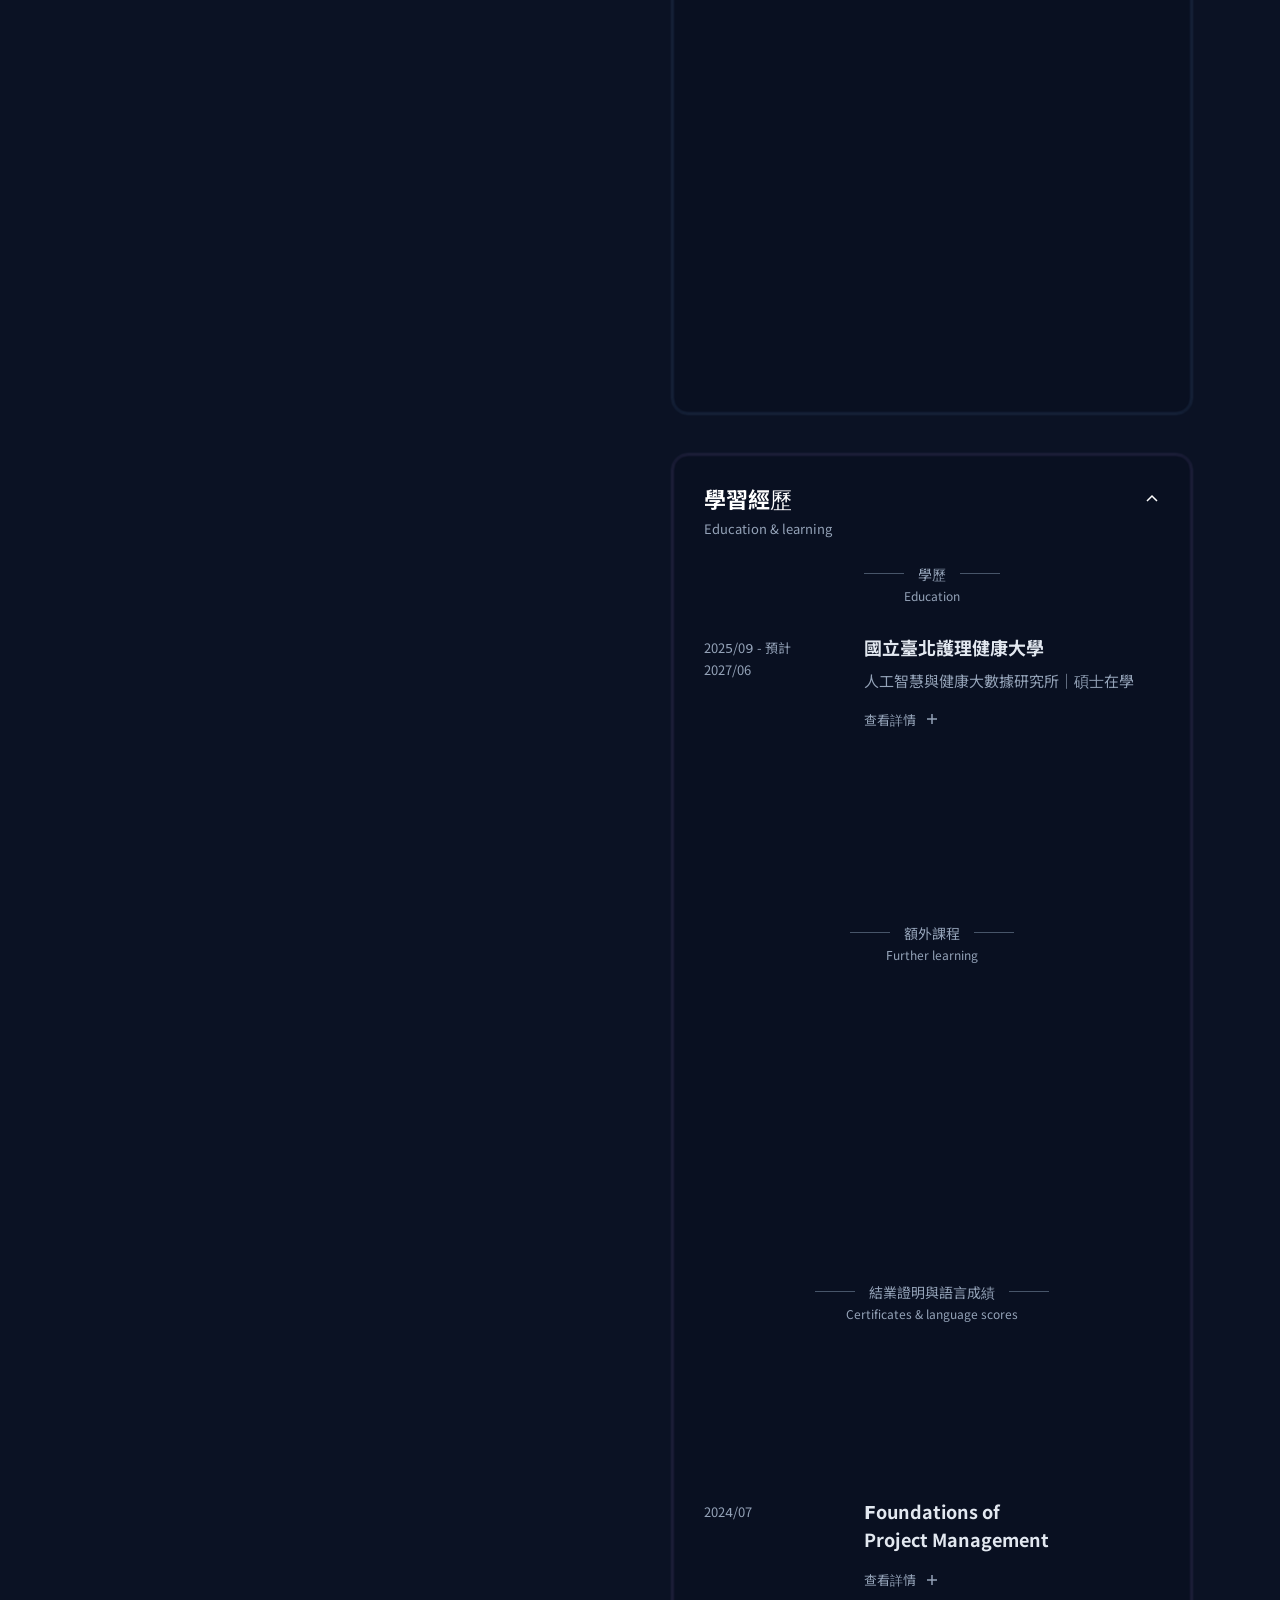
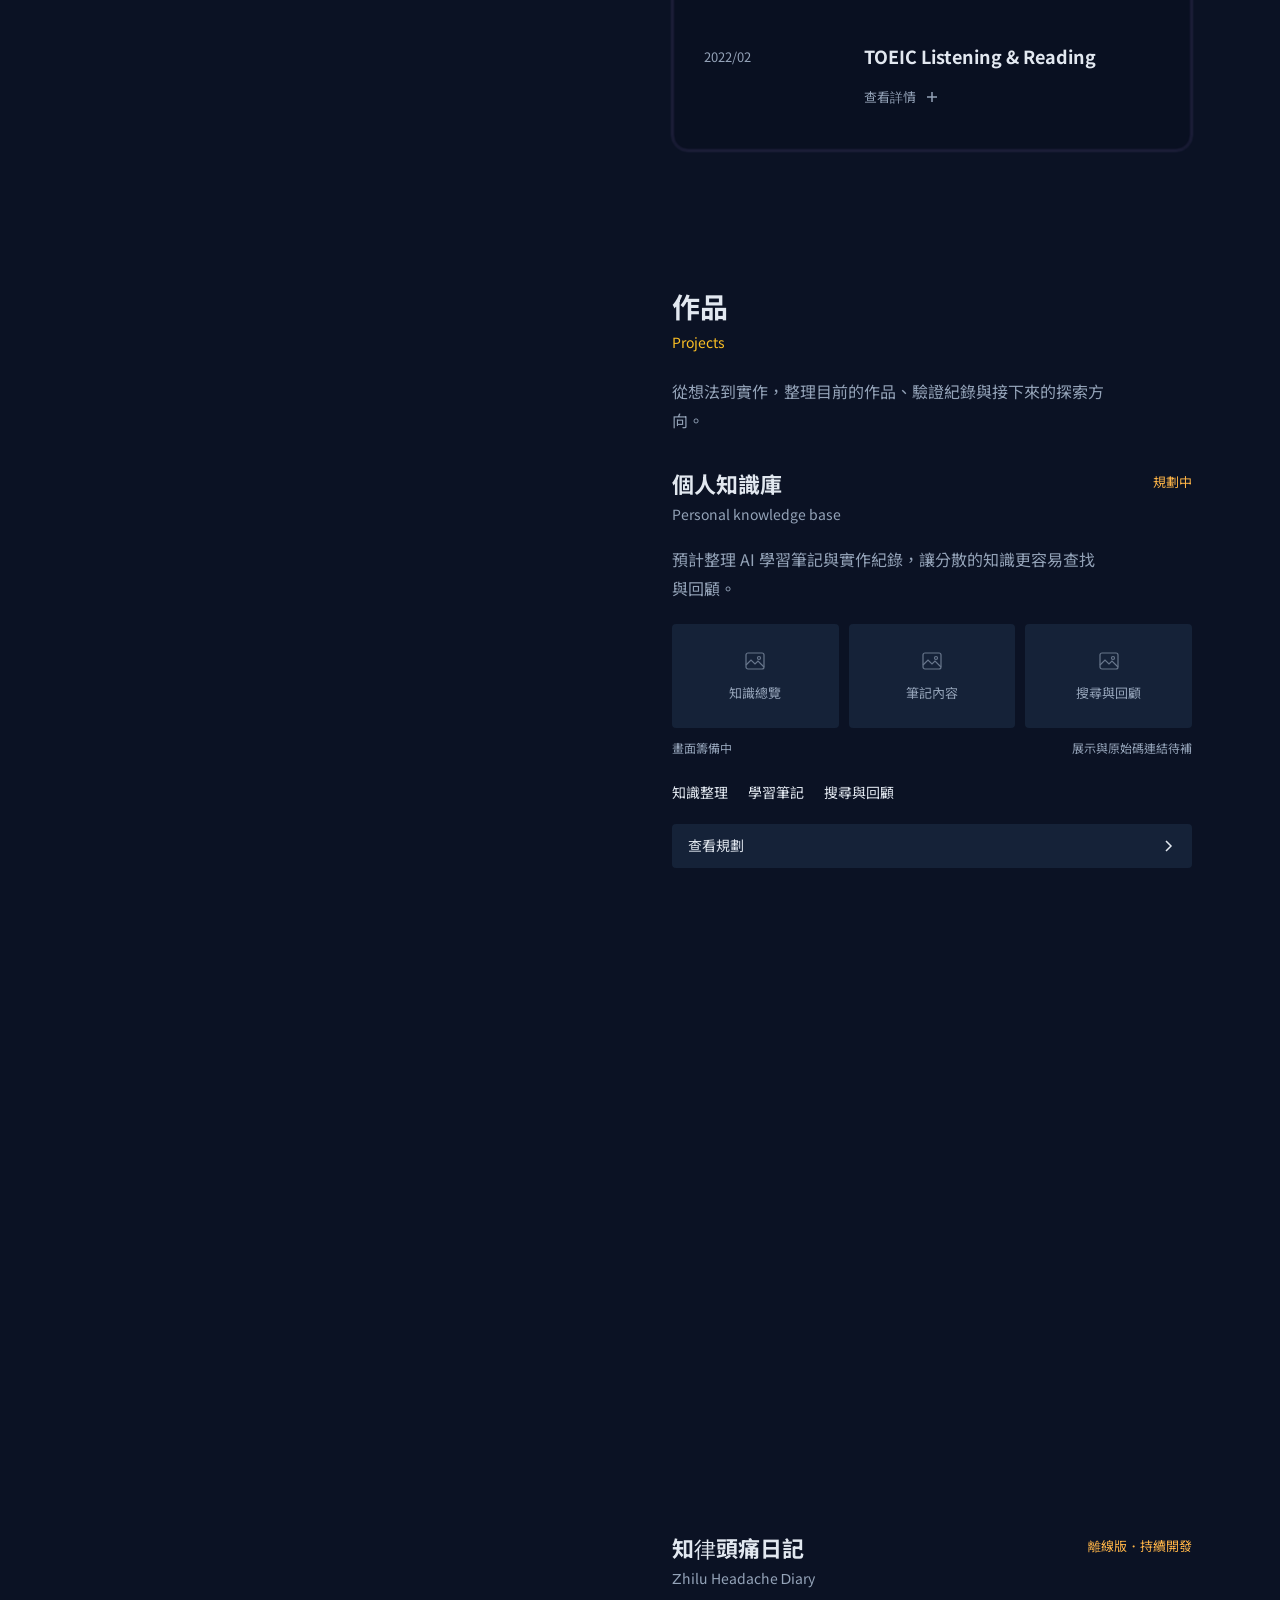
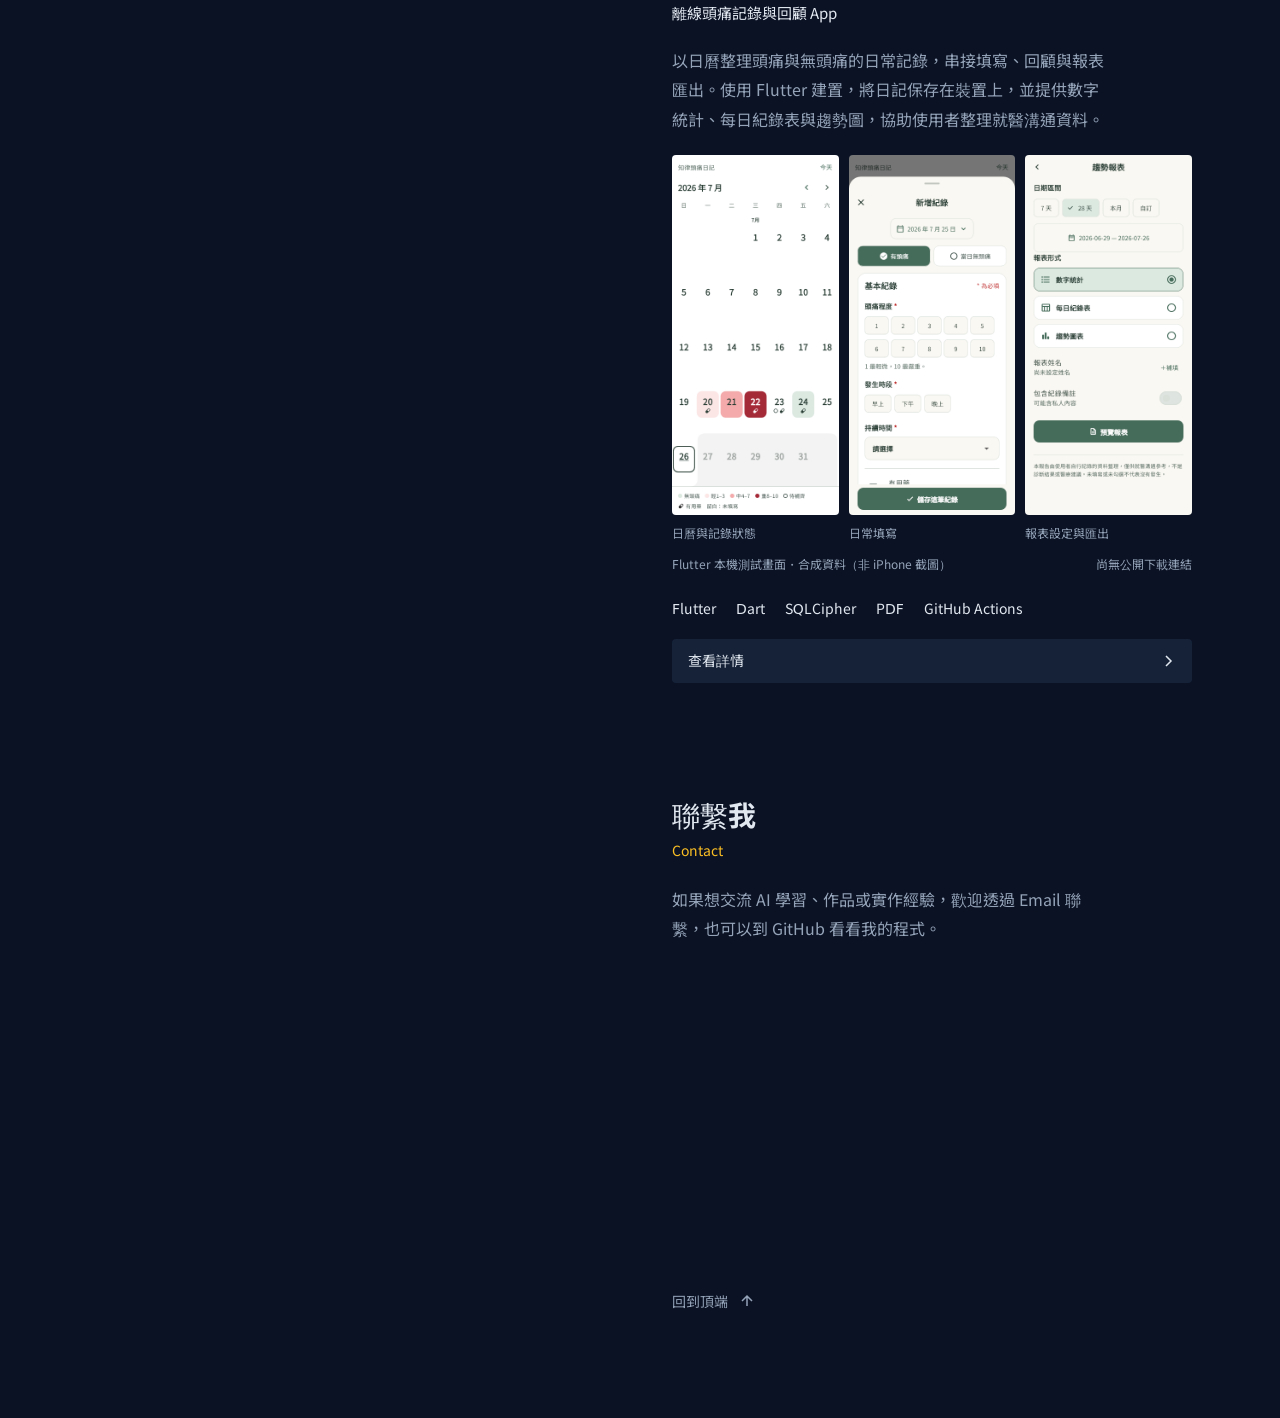
==== commit 9740669e: "Showcase Zhilu offline headache diary with project screenshots" ====
--- a/index.html
+++ b/index.html
@@ -4,7 +4,7 @@
 <meta charset="utf-8"><meta name="viewport" content="width=device-width,initial-scale=1,viewport-fit=cover">
 <meta name="theme-color" content="#0f172a"><meta name="description" content="吳直諺 Ian.Wu 的個人網站，整理 AI 學習、系統導入經歷與作品實作紀錄。">
 <title>吳直諺｜個人網站</title>
-<link rel="stylesheet" href="site.css?v=20261101-mobile-rwd">
+<link rel="stylesheet" href="site.css?v=20261102-zhilu-project">
 <script src="site.js?v=20261101-mobile-rwd" defer></script>
 <script src="starfield.js?v=20261101-no-star-controls" defer></script>
 </head>
@@ -19,7 +19,7 @@
 <nav id="primary-nav" aria-label="主要導覽"><a href="#about" aria-current=location><span class="nav-line" aria-hidden="true"></span><span class="nav-label"><span class="label-zh">關於</span><span class="label-en" lang="en">About</span></span></a><div class="nav-group"><a href="#work-experience" aria-expanded="false" aria-controls="experience-nav" ><span class="nav-line" aria-hidden="true"></span><span class="nav-label"><span class="label-zh">經歷</span><span class="label-en" lang="en">Experience</span></span></a><div id="experience-nav" class="nav-branch" aria-hidden="true" inert><div class="nav-branch-clip"><ul class="nav-children"><li><a href="#work-experience"><span class="nav-label"><span class="label-zh">工作經歷</span><span class="label-en" lang="en">Work experience</span></span></a></li><li><a href="#learning-experience"><span class="nav-label"><span class="label-zh">學習經歷</span><span class="label-en" lang="en">Education &amp; learning</span></span></a></li></ul></div></div></div><a href="#projects" ><span class="nav-line" aria-hidden="true"></span><span class="nav-label"><span class="label-zh">作品</span><span class="label-en" lang="en">Projects</span></span></a><a href="#contact" ><span class="nav-line" aria-hidden="true"></span><span class="nav-label"><span class="label-zh">聯繫我</span><span class="label-en" lang="en">Contact</span></span></a></nav></div>
 <div class="identity-bottom"><div class="social-links" aria-label="社群連結"><a href="https://github.com/ian94305" aria-label="GitHub" target="_blank" rel="noopener noreferrer"><svg xmlns="http://www.w3.org/2000/svg" viewBox="0 0 16 16" fill="currentColor" class="h-6 w-6" aria-hidden="true"><path d="M8 0C3.58 0 0 3.58 0 8c0 3.54 2.29 6.53 5.47 7.59.4.07.55-.17.55-.38 0-.19-.01-.82-.01-1.49-2.01.37-2.53-.49-2.69-.94-.09-.23-.48-.94-.82-1.13-.28-.15-.68-.52-.01-.53.63-.01 1.08.58 1.23.82.72 1.21 1.87.87 2.33.66.07-.52.28-.87.51-1.07-1.78-.2-3.64-.89-3.64-3.95 0-.87.31-1.59.82-2.15-.08-.2-.36-1.02.08-2.12 0 0 .67-.21 2.2.82.64-.18 1.32-.27 2-.27.68 0 1.36.09 2 .27 1.53-1.04 2.2-.82 2.2-.82.44 1.1.16 1.92.08 2.12.51.56.82 1.27.82 2.15 0 3.07-1.87 3.75-3.65 3.95.29.25.54.73.54 1.48 0 1.07-.01 1.93-.01 2.2 0 .21.15.46.55.38A8.013 8.013 0 0016 8c0-4.42-3.58-8-8-8z"></path></svg></a><span class="social-pending" role="img" aria-label="LinkedIn（連結待補）" title="LinkedIn：連結待補"><svg xmlns="http://www.w3.org/2000/svg" viewBox="0 0 24 24" fill="currentColor" class="h-6 w-6" aria-hidden="true"><path d="M20.5 2h-17A1.5 1.5 0 002 3.5v17A1.5 1.5 0 003.5 22h17a1.5 1.5 0 001.5-1.5v-17A1.5 1.5 0 0020.5 2zM8 19H5v-9h3zM6.5 8.25A1.75 1.75 0 118.3 6.5a1.78 1.78 0 01-1.8 1.75zM19 19h-3v-4.74c0-1.42-.6-1.93-1.38-1.93A1.74 1.74 0 0013 14.19a.66.66 0 000 .14V19h-3v-9h2.9v1.3a3.11 3.11 0 012.7-1.4c1.55 0 3.36.86 3.36 3.66z"></path></svg></span><span class="social-pending" role="img" aria-label="LINE（連結待補）" title="LINE：連結待補"><svg xmlns="http://www.w3.org/2000/svg" viewBox="0 0 32 32" aria-hidden="true"><path fill="currentColor" d="M16 3C8.3 3 2 7.8 2 13.8c0 5.3 4.8 9.7 11.3 10.6l-.6 4.6c-.1.6.4.8.9.5 6.8-4 16.4-9.5 16.4-15.7C30 7.8 23.7 3 16 3Z"/><text x="16" y="17" text-anchor="middle" fill="#0f172a" font-family="Arial,sans-serif" font-weight="700" font-size="8">LINE</text></svg></span></div><p class="copyright">© 2026 吳直諺</p></div>
 </header>
-<main id="main" tabindex="-1"><section id="about" aria-label="關於" tabindex="-1"><div class="about-intro"><p class="about-headline"><span>從學習出發，</span><span>讓想法逐步成形。</span></p><div class="about-profile"><figure class="about-portrait"><img src="assets/ian-portrait-comic-20261101.png" alt="Ian.Wu 戴著耳機、雙手交叉的漫畫風人像" width="1024" height="673" decoding="async"></figure><div class="about-copy"><p>目前以 AI 學習為<span class="keep-word">主軸</span>，探索如何把想法做成實際可用的工具。</p><p>這個網站會慢慢整理我的學習過程、作品與實作紀錄。</p></div></div><div class="mobile-about-actions"><a href="#projects">查看作品<svg viewBox="0 0 16 16" fill="none" stroke="currentColor" stroke-width="1.5" aria-hidden="true"><path d="M3 8h10M8 3l5 5-5 5"/></svg></a><a href="#contact">聯繫我</a></div></div></section><section id="experience" aria-label="經歷" tabindex="-1"><div class="experience-timeline"><section class="experience-group" id="work-experience" aria-labelledby="heading-work-experience" tabindex="-1"><h2 id="heading-work-experience"><button class="timeline-toggle" type="button" aria-expanded="true" aria-controls="details-work-experience" disabled><span class="heading-pair"><span class="label-zh">工作經歷</span><span class="label-en" lang="en">Work experience</span></span><svg class="timeline-chevron" viewBox="0 0 16 16" fill="none" stroke="currentColor" stroke-width="1.5" aria-hidden="true"><path d="m3 6 5 5 5-5"/></svg></button></h2><div class="timeline-details" id="details-work-experience"><div class="timeline-details-clip"><section class="experience-category"><h3><span class="heading-pair"><span class="label-zh">主要工作</span><span class="label-en" lang="en">Primary roles</span></span></h3><div class="category-entries"><article class="entry"><p class="entry-period">2025/07 - 至今</p><div><h4>金旭資訊股份有限公司</h4><p class="entry-subtitle">ERP 系統導入顧問</p><details class="entry-more"><summary><span class="more-closed">查看詳情</span><span class="more-open">收合詳情</span><span class="sr-only">：金旭資訊股份有限公司</span><svg class="disclosure-icon" viewBox="0 0 16 16" fill="none" stroke="currentColor" stroke-width="1.5" aria-hidden="true"><path d="M3 8h10"/><path class="plus-stem" d="M8 3v10"/></svg></summary><div class="entry-description"><ul class=entry-points><li>參與 ERP 系統導入，涵蓋人事薪資、進銷存及發票申報；與客戶管理者及使用者釐清需求、跨部門流程與資料交接，提出導入方案及流程調整建議。</li><li>依需求設定系統功能、欄位對應及資料匯入／匯出，執行資料驗證與問題排查，協同工程部處理問題，參與教育訓練、文件準備及上線後支援。</li><li>代表案例：協助約 100 人薪資系統正式上線，完成首月薪資結算與全員核對，釐清或修正差異。</li></ul></div></details></div></article><article class="entry"><p class="entry-period">2024/06 - 2025/06</p><div><h4>童訊科技股份有限公司</h4><p class="entry-subtitle">無人機課程講師</p><details class="entry-more"><summary><span class="more-closed">查看詳情</span><span class="more-open">收合詳情</span><span class="sr-only">：童訊科技股份有限公司</span><svg class="disclosure-icon" viewBox="0 0 16 16" fill="none" stroke="currentColor" stroke-width="1.5" aria-hidden="true"><path d="M3 8h10"/><path class="plus-stem" d="M8 3v10"/></svg></summary><div class="entry-description"><ul class=entry-points><li>規劃國中生無人機課程教案，進行課堂教學與操作指導。</li><li>提供無人機競賽指導，將技術操作轉化為學生可理解的學習步驟。</li></ul></div></details></div></article><article class="entry"><p class="entry-period">2023/04 - 2024/07</p><div><h4>資達科技股份有限公司</h4><p class="entry-subtitle">系統客服人員</p><details class="entry-more"><summary><span class="more-closed">查看詳情</span><span class="more-open">收合詳情</span><span class="sr-only">：資達科技股份有限公司</span><svg class="disclosure-icon" viewBox="0 0 16 16" fill="none" stroke="currentColor" stroke-width="1.5" aria-hidden="true"><path d="M3 8h10"/><path class="plus-stem" d="M8 3v10"/></svg></summary><div class="entry-description"><ul class=entry-points><li>監控電子公文系統，回應使用者諮詢、彙整回饋並進行問題初步排解。</li><li>執行資料庫排查及例行報表製作，陪同業務提供售前技術支援。</li></ul></div></details></div></article></div></section><section class="experience-category"><h3><span class="heading-pair"><span class="label-zh">其他兼職</span><span class="label-en" lang="en">Part-time roles</span></span></h3><div class="category-entries"><article class="entry"><p class="entry-period">2024/07 - 至今</p><div><h4>台灣腦中風學會</h4><p class="entry-subtitle">IT 支援</p><p>電腦、網路及周邊設備排查；研討會視訊與現場技術支援。</p></div></article><article class="entry"><p class="entry-period">2022 - 2024</p><div><h4>英文家教</h4><p>個別指導兩名國中生，協助課業、段考及會考英文準備。</p></div></article><article class="entry"><p class="entry-period"></p><div><h4>展場與活動兼職</h4><p>展場銷售、顧客接待、活動執行與設備管理。</p></div></article></div></section></div></div></section><section class="experience-group" id="learning-experience" aria-labelledby="heading-learning-experience" tabindex="-1"><h2 id="heading-learning-experience"><button class="timeline-toggle" type="button" aria-expanded="true" aria-controls="details-learning-experience" disabled><span class="heading-pair"><span class="label-zh">學習經歷</span><span class="label-en" lang="en">Education &amp; learning</span></span><svg class="timeline-chevron" viewBox="0 0 16 16" fill="none" stroke="currentColor" stroke-width="1.5" aria-hidden="true"><path d="m3 6 5 5 5-5"/></svg></button></h2><div class="timeline-details" id="details-learning-experience"><div class="timeline-details-clip"><section class="experience-category"><h3><span class="heading-pair"><span class="label-zh">學歷</span><span class="label-en" lang="en">Education</span></span></h3><div class="category-entries"><article class="entry"><p class="entry-period">2025/09 - 預計 2027/06</p><div><h4>國立臺北護理健康大學</h4><p class="entry-subtitle">人工智慧與健康大數據研究所｜碩士在學</p><details class="entry-more"><summary><span class="more-closed">查看詳情</span><span class="more-open">收合詳情</span><span class="sr-only">：國立臺北護理健康大學</span><svg class="disclosure-icon" viewBox="0 0 16 16" fill="none" stroke="currentColor" stroke-width="1.5" aria-hidden="true"><path d="M3 8h10"/><path class="plus-stem" d="M8 3v10"/></svg></summary><div class="entry-description"><p>以人工智慧與健康大數據為兩大發展主軸，結合資訊科技與生醫健康領域。課程涵蓋資料科學、機器學習、健康數據分析與資料探勘，重視理論、實作及健康照護情境中的應用。</p></div></details></div></article><article class="entry"><p class="entry-period">2021/06 畢業</p><div><h4>淡江大學</h4><p class="entry-subtitle">資訊與圖書館學系｜文學學士</p><details class="entry-more"><summary><span class="more-closed">查看詳情</span><span class="more-open">收合詳情</span><span class="sr-only">：淡江大學</span><svg class="disclosure-icon" viewBox="0 0 16 16" fill="none" stroke="currentColor" stroke-width="1.5" aria-hidden="true"><path d="M3 8h10"/><path class="plus-stem" d="M8 3v10"/></svg></summary><div class="entry-description"><p>以圖書館學為基礎，結合資訊科學、多媒體科技與出版傳播。課程涵蓋資訊組織、資訊檢索、數位典藏與資訊系統應用，著重資訊資源的蒐集、整理、保存、管理與利用。</p></div></details></div></article></div></section><section class="experience-category"><h3><span class="heading-pair"><span class="label-zh">額外課程</span><span class="label-en" lang="en">Further learning</span></span></h3><div class="category-entries"><article class="entry"><p class="entry-period">2023/03/05 - 2023/03/19</p><div><h4>Node.js 與 MongoDB 網頁後端開發</h4><p class="entry-subtitle">國立臺灣大學資訊系統訓練班</p><details class="entry-more"><summary><span class="more-closed">查看詳情</span><span class="more-open">收合詳情</span><span class="sr-only">：Node.js 與 MongoDB 網頁後端開發</span><svg class="disclosure-icon" viewBox="0 0 16 16" fill="none" stroke="currentColor" stroke-width="1.5" aria-hidden="true"><path d="M3 8h10"/><path class="plus-stem" d="M8 3v10"/></svg></summary><div class="entry-description"><ul class=entry-points><li>完成非學分進修課程，學習 Node.js、MongoDB 與 Express。</li><li>練習 RESTful API 與資料庫操作，建立網頁後端開發基礎。</li></ul></div></details></div></article><article class="entry"><p class="entry-period">2022/10/07 - 2022/12/19</p><div><h4>Fintech AI 金融與行銷大數據養成班</h4><p class="entry-subtitle">工業技術研究院｜357 小時</p><details class="entry-more"><summary><span class="more-closed">查看詳情</span><span class="more-open">收合詳情</span><span class="sr-only">：Fintech AI 金融與行銷大數據養成班</span><svg class="disclosure-icon" viewBox="0 0 16 16" fill="none" stroke="currentColor" stroke-width="1.5" aria-hidden="true"><path d="M3 8h10"/><path class="plus-stem" d="M8 3v10"/></svg></summary><div class="entry-description"><ul class=entry-points><li>完成培訓，學習 Python、AI 模型與資料分析。</li><li>透過金融及行銷案例理解資料分析應用，連結資料處理與業務情境。</li></ul></div></details></div></article></div></section><section class="experience-category"><h3><span class="heading-pair"><span class="label-zh">結業證明與語言成績</span><span class="label-en" lang="en">Certificates &amp; language scores</span></span></h3><div class="category-entries"><article class="entry"><p class="entry-period">2024/07</p><div><h4>AWS Cloud Practitioner Essentials</h4><details class="entry-more"><summary><span class="more-closed">查看詳情</span><span class="more-open">收合詳情</span><span class="sr-only">：AWS Cloud Practitioner Essentials</span><svg class="disclosure-icon" viewBox="0 0 16 16" fill="none" stroke="currentColor" stroke-width="1.5" aria-hidden="true"><path d="M3 8h10"/><path class="plus-stem" d="M8 3v10"/></svg></summary><div class="entry-description"><p>課程結業。</p></div></details></div></article><article class="entry"><p class="entry-period">2024/07</p><div><h4>Foundations of Project Management</h4><details class="entry-more"><summary><span class="more-closed">查看詳情</span><span class="more-open">收合詳情</span><span class="sr-only">：Foundations of Project Management</span><svg class="disclosure-icon" viewBox="0 0 16 16" fill="none" stroke="currentColor" stroke-width="1.5" aria-hidden="true"><path d="M3 8h10"/><path class="plus-stem" d="M8 3v10"/></svg></summary><div class="entry-description"><p>Google／Coursera 單門課程。</p></div></details></div></article><article class="entry"><p class="entry-period">2022/02</p><div><h4>TOEIC Listening &amp; Reading</h4><details class="entry-more"><summary><span class="more-closed">查看詳情</span><span class="more-open">收合詳情</span><span class="sr-only">：TOEIC Listening &amp; Reading</span><svg class="disclosure-icon" viewBox="0 0 16 16" fill="none" stroke="currentColor" stroke-width="1.5" aria-hidden="true"><path d="M3 8h10"/><path class="plus-stem" d="M8 3v10"/></svg></summary><div class="entry-description"><p>895 / 990 分。</p></div></details></div></article></div></section></div></div></section></div></section><section id="projects" aria-labelledby="heading-projects" tabindex="-1"><h2 class="section-heading" id="heading-projects"><span class="heading-pair"><span class="label-zh">作品</span><span class="label-en" lang="en">Projects</span></span></h2><p class=section-intro>從想法到實作，整理目前的作品、驗證紀錄與接下來的探索方向。</p><div class="project-list"><article class="entry project-entry" aria-label="個人知識庫"><header class="project-heading"><h3><span class="heading-pair"><span class="label-zh">個人知識庫</span><span class="label-en" lang="en">Personal knowledge base</span></span></h3><p class="project-status">規劃中</p></header><p class="project-description">預計整理 AI 學習筆記與實作紀錄，讓分散的知識更容易查找與回顧。</p><div class="project-previews" role="group" aria-label="個人知識庫畫面預留"><div class="project-preview-slot"><svg viewBox="0 0 24 24" fill="none" stroke="currentColor" stroke-width="1.2" aria-hidden="true"><rect x="3" y="4" width="18" height="16" rx="2"/><path d="m3 16 5-5 4 4 3-3 6 6"/><circle cx="16" cy="9" r="1.5"/></svg><span>知識總覽</span></div><div class="project-preview-slot"><svg viewBox="0 0 24 24" fill="none" stroke="currentColor" stroke-width="1.2" aria-hidden="true"><rect x="3" y="4" width="18" height="16" rx="2"/><path d="m3 16 5-5 4 4 3-3 6 6"/><circle cx="16" cy="9" r="1.5"/></svg><span>筆記內容</span></div><div class="project-preview-slot"><svg viewBox="0 0 24 24" fill="none" stroke="currentColor" stroke-width="1.2" aria-hidden="true"><rect x="3" y="4" width="18" height="16" rx="2"/><path d="m3 16 5-5 4 4 3-3 6 6"/><circle cx="16" cy="9" r="1.5"/></svg><span>搜尋與回顧</span></div></div><div class="project-availability"><span>畫面籌備中</span><span>展示與原始碼連結待補</span></div><ul class="project-focus" aria-label="規劃方向"><li>知識整理</li><li>學習筆記</li><li>搜尋與回顧</li></ul><details class="project-plan"><summary><span class="plan-closed">查看規劃</span><span class="plan-open">收合規劃</span><span class="sr-only">：個人知識庫</span><svg viewBox="0 0 16 16" fill="none" stroke="currentColor" stroke-width="1.5" aria-hidden="true"><path d="m6 3 5 5-5 5"/></svg></summary><div class="project-plan-content"><p>預計探索的內容</p><ul><li>整理 AI 學習筆記、參考資料與實作紀錄。</li><li>探索內容分類與搜尋方式，方便日後查找與回顧。</li></ul><p class="project-tech">技術選型待定</p></div></details></article><article class="entry project-entry" id="project-together-checkin" aria-label="一起・到場"><header class="project-heading"><h3><span class="heading-pair"><span class="label-zh">一起・到場</span><span class="label-en" lang="en">Event check-in system</span></span></h3><p class="project-status">已部署・驗收中</p></header><p class="project-subtitle">課程與活動邀請報到系統</p><p class="project-description">串接主辦建檔、個人邀請與現場報到，讓主辦人、工作人員與參加者共用出席紀錄。支援 QR Code、姓名或報到編號核對，避免多個報到櫃台重複計數。</p><div class="project-previews has-images" role="group" aria-label="一起・到場實測畫面"><figure class="project-preview-image"><a href="assets/together-app.png" target="_blank" rel="noopener" aria-label="檢視一起・到場：多角色入口截圖（另開分頁）"><img src="assets/together-app.png" alt="一起・到場的本機 App 入口，提供工作人員報到、我的活動與邀請入口" loading="lazy" decoding="async"></a><figcaption><span>多角色入口</span><span class="preview-count">1 / 3</span></figcaption></figure><figure class="project-preview-image"><a href="assets/together-roster.png" target="_blank" rel="noopener" aria-label="檢視一起・到場：名單同步截圖（另開分頁）"><img src="assets/together-roster.png" alt="工作人員查找模擬參加者，名單已同步顯示報到狀態" loading="lazy" decoding="async"></a><figcaption><span>名單同步</span><span class="preview-count">2 / 3</span></figcaption></figure><figure class="project-preview-image"><a href="assets/together-checkin.png" target="_blank" rel="noopener" aria-label="檢視一起・到場：重複報到核對截圖（另開分頁）"><img src="assets/together-checkin.png" alt="以模擬資料驗證 QR 重複報到時，系統顯示這位參加者已報到" loading="lazy" decoding="async"></a><figcaption><span>重複報到核對</span><span class="preview-count">3 / 3</span></figcaption></figure></div><div class="project-availability"><span>本機實測畫面・模擬資料</span><a class="project-website" href="https://ian-course-registration.ianianwuwu.chatgpt.site/app" target="_blank" rel="noopener noreferrer"><span>開啟網站（需授權）</span><svg class="link-icon" viewBox="0 0 16 16" fill="none" stroke="currentColor" stroke-width="1.5" aria-hidden="true"><path d="M4 12 12 4M4 4h8v8"/></svg></a></div><p class="project-access">目前僅網站擁有者可登入</p><ul class="project-focus" aria-label="使用技術"><li>TypeScript</li><li>React</li><li>Cloudflare Workers</li><li>Cloudflare D1</li><li>PWA</li></ul><details class="project-plan"><summary><span class="plan-closed">查看詳情</span><span class="plan-open">收合詳情</span><span class="sr-only">：一起・到場</span><svg viewBox="0 0 16 16" fill="none" stroke="currentColor" stroke-width="1.5" aria-hidden="true"><path d="m6 3 5 5-5 5"/></svg></summary><div class="project-plan-content"><p>功能與驗證</p><ul><li>主辦人：建立與發布活動、匯入 CSV 名單、產生個人邀請、核准工作人員、查看統計及匯出紀錄。</li><li>工作人員：申請加入活動，經核准後以 QR、姓名或編號查找並確認出席；同名者須核對報到編號。</li><li>參加者：領取個人邀請，管理多場活動，查看活動資訊並出示或下載個人 QR。</li><li>本機驗證：40 個並行請求對同一人報到，最終僅計入 1 筆出席；核心功能與 PWA 共 50 項自動測試通過。</li><li>本機三帳號瀏覽器實測：一次測試中，另一工作人員的名單在 1.51 秒後更新，主辦 Dashboard 在 2.72 秒後更新。</li></ul><p class="project-limitations">待驗收：iPhone／Android 主畫面安裝、實體相機互掃，以及正式站不同帳號間的協作。</p></div></details></article><article class="entry project-entry" aria-label="頭痛日記"><header class="project-heading"><h3><span class="heading-pair"><span class="label-zh">頭痛日記</span><span class="label-en" lang="en">Headache diary</span></span></h3><p class="project-status">完善規劃中</p></header><p class="project-description">持續完善先前的頭痛日記，整理記錄流程與使用體驗。</p><div class="project-previews" role="group" aria-label="頭痛日記畫面預留"><div class="project-preview-slot"><svg viewBox="0 0 24 24" fill="none" stroke="currentColor" stroke-width="1.2" aria-hidden="true"><rect x="3" y="4" width="18" height="16" rx="2"/><path d="m3 16 5-5 4 4 3-3 6 6"/><circle cx="16" cy="9" r="1.5"/></svg><span>日常記錄</span></div><div class="project-preview-slot"><svg viewBox="0 0 24 24" fill="none" stroke="currentColor" stroke-width="1.2" aria-hidden="true"><rect x="3" y="4" width="18" height="16" rx="2"/><path d="m3 16 5-5 4 4 3-3 6 6"/><circle cx="16" cy="9" r="1.5"/></svg><span>紀錄內容</span></div><div class="project-preview-slot"><svg viewBox="0 0 24 24" fill="none" stroke="currentColor" stroke-width="1.2" aria-hidden="true"><rect x="3" y="4" width="18" height="16" rx="2"/><path d="m3 16 5-5 4 4 3-3 6 6"/><circle cx="16" cy="9" r="1.5"/></svg><span>歷史回顧</span></div></div><div class="project-availability"><span>畫面籌備中</span><span>展示與原始碼連結待補</span></div><ul class="project-focus" aria-label="規劃方向"><li>日常記錄</li><li>使用體驗</li><li>紀錄回顧</li></ul><details class="project-plan"><summary><span class="plan-closed">查看規劃</span><span class="plan-open">收合規劃</span><span class="sr-only">：頭痛日記</span><svg viewBox="0 0 16 16" fill="none" stroke="currentColor" stroke-width="1.5" aria-hidden="true"><path d="m6 3 5 5-5 5"/></svg></summary><div class="project-plan-content"><p>預計探索的內容</p><ul><li>回顧先前的頭痛日記，整理需要改善的記錄步驟。</li><li>探索更順暢的輸入與歷史紀錄回顧方式。</li></ul><p class="project-tech">技術選型待定</p></div></details></article></div></section><section id="contact" aria-labelledby="heading-contact" tabindex="-1"><h2 class="section-heading" id="heading-contact"><span class="heading-pair"><span class="label-zh">聯繫我</span><span class="label-en" lang="en">Contact</span></span></h2><p class=section-intro>如果想交流 AI 學習、作品或實作經驗，歡迎透過 Email 聯繫，也可以到 GitHub 看看我的程式。</p><article class="entry"><p class="entry-period"></p><div><h3><a href="mailto:ianianwuwu@gmail.com">Email<svg class="link-icon" viewBox="0 0 16 16" fill="none" stroke="currentColor" stroke-width="1.5" aria-hidden="true"><path d="M4 12 12 4M4 4h8v8"/></svg></a></h3><p>ianianwuwu@gmail.com</p></div></article><article class="entry"><p class="entry-period"></p><div><h3><a href="https://github.com/ian94305">GitHub<svg class="link-icon" viewBox="0 0 16 16" fill="none" stroke="currentColor" stroke-width="1.5" aria-hidden="true"><path d="M4 12 12 4M4 4h8v8"/></svg></a></h3><p>ian94305</p></div></article></section>
+<main id="main" tabindex="-1"><section id="about" aria-label="關於" tabindex="-1"><div class="about-intro"><p class="about-headline"><span>從學習出發，</span><span>讓想法逐步成形。</span></p><div class="about-profile"><figure class="about-portrait"><img src="assets/ian-portrait-comic-20261101.png" alt="Ian.Wu 戴著耳機、雙手交叉的漫畫風人像" width="1024" height="673" decoding="async"></figure><div class="about-copy"><p>目前以 AI 學習為<span class="keep-word">主軸</span>，探索如何把想法做成實際可用的工具。</p><p>這個網站會慢慢整理我的學習過程、作品與實作紀錄。</p></div></div><div class="mobile-about-actions"><a href="#projects">查看作品<svg viewBox="0 0 16 16" fill="none" stroke="currentColor" stroke-width="1.5" aria-hidden="true"><path d="M3 8h10M8 3l5 5-5 5"/></svg></a><a href="#contact">聯繫我</a></div></div></section><section id="experience" aria-label="經歷" tabindex="-1"><div class="experience-timeline"><section class="experience-group" id="work-experience" aria-labelledby="heading-work-experience" tabindex="-1"><h2 id="heading-work-experience"><button class="timeline-toggle" type="button" aria-expanded="true" aria-controls="details-work-experience" disabled><span class="heading-pair"><span class="label-zh">工作經歷</span><span class="label-en" lang="en">Work experience</span></span><svg class="timeline-chevron" viewBox="0 0 16 16" fill="none" stroke="currentColor" stroke-width="1.5" aria-hidden="true"><path d="m3 6 5 5 5-5"/></svg></button></h2><div class="timeline-details" id="details-work-experience"><div class="timeline-details-clip"><section class="experience-category"><h3><span class="heading-pair"><span class="label-zh">主要工作</span><span class="label-en" lang="en">Primary roles</span></span></h3><div class="category-entries"><article class="entry"><p class="entry-period">2025/07 - 至今</p><div><h4>金旭資訊股份有限公司</h4><p class="entry-subtitle">ERP 系統導入顧問</p><details class="entry-more"><summary><span class="more-closed">查看詳情</span><span class="more-open">收合詳情</span><span class="sr-only">：金旭資訊股份有限公司</span><svg class="disclosure-icon" viewBox="0 0 16 16" fill="none" stroke="currentColor" stroke-width="1.5" aria-hidden="true"><path d="M3 8h10"/><path class="plus-stem" d="M8 3v10"/></svg></summary><div class="entry-description"><ul class=entry-points><li>參與 ERP 系統導入，涵蓋人事薪資、進銷存及發票申報；與客戶管理者及使用者釐清需求、跨部門流程與資料交接，提出導入方案及流程調整建議。</li><li>依需求設定系統功能、欄位對應及資料匯入／匯出，執行資料驗證與問題排查，協同工程部處理問題，參與教育訓練、文件準備及上線後支援。</li><li>代表案例：協助約 100 人薪資系統正式上線，完成首月薪資結算與全員核對，釐清或修正差異。</li></ul></div></details></div></article><article class="entry"><p class="entry-period">2024/06 - 2025/06</p><div><h4>童訊科技股份有限公司</h4><p class="entry-subtitle">無人機課程講師</p><details class="entry-more"><summary><span class="more-closed">查看詳情</span><span class="more-open">收合詳情</span><span class="sr-only">：童訊科技股份有限公司</span><svg class="disclosure-icon" viewBox="0 0 16 16" fill="none" stroke="currentColor" stroke-width="1.5" aria-hidden="true"><path d="M3 8h10"/><path class="plus-stem" d="M8 3v10"/></svg></summary><div class="entry-description"><ul class=entry-points><li>規劃國中生無人機課程教案，進行課堂教學與操作指導。</li><li>提供無人機競賽指導，將技術操作轉化為學生可理解的學習步驟。</li></ul></div></details></div></article><article class="entry"><p class="entry-period">2023/04 - 2024/07</p><div><h4>資達科技股份有限公司</h4><p class="entry-subtitle">系統客服人員</p><details class="entry-more"><summary><span class="more-closed">查看詳情</span><span class="more-open">收合詳情</span><span class="sr-only">：資達科技股份有限公司</span><svg class="disclosure-icon" viewBox="0 0 16 16" fill="none" stroke="currentColor" stroke-width="1.5" aria-hidden="true"><path d="M3 8h10"/><path class="plus-stem" d="M8 3v10"/></svg></summary><div class="entry-description"><ul class=entry-points><li>監控電子公文系統，回應使用者諮詢、彙整回饋並進行問題初步排解。</li><li>執行資料庫排查及例行報表製作，陪同業務提供售前技術支援。</li></ul></div></details></div></article></div></section><section class="experience-category"><h3><span class="heading-pair"><span class="label-zh">其他兼職</span><span class="label-en" lang="en">Part-time roles</span></span></h3><div class="category-entries"><article class="entry"><p class="entry-period">2024/07 - 至今</p><div><h4>台灣腦中風學會</h4><p class="entry-subtitle">IT 支援</p><p>電腦、網路及周邊設備排查；研討會視訊與現場技術支援。</p></div></article><article class="entry"><p class="entry-period">2022 - 2024</p><div><h4>英文家教</h4><p>個別指導兩名國中生，協助課業、段考及會考英文準備。</p></div></article><article class="entry"><p class="entry-period"></p><div><h4>展場與活動兼職</h4><p>展場銷售、顧客接待、活動執行與設備管理。</p></div></article></div></section></div></div></section><section class="experience-group" id="learning-experience" aria-labelledby="heading-learning-experience" tabindex="-1"><h2 id="heading-learning-experience"><button class="timeline-toggle" type="button" aria-expanded="true" aria-controls="details-learning-experience" disabled><span class="heading-pair"><span class="label-zh">學習經歷</span><span class="label-en" lang="en">Education &amp; learning</span></span><svg class="timeline-chevron" viewBox="0 0 16 16" fill="none" stroke="currentColor" stroke-width="1.5" aria-hidden="true"><path d="m3 6 5 5 5-5"/></svg></button></h2><div class="timeline-details" id="details-learning-experience"><div class="timeline-details-clip"><section class="experience-category"><h3><span class="heading-pair"><span class="label-zh">學歷</span><span class="label-en" lang="en">Education</span></span></h3><div class="category-entries"><article class="entry"><p class="entry-period">2025/09 - 預計 2027/06</p><div><h4>國立臺北護理健康大學</h4><p class="entry-subtitle">人工智慧與健康大數據研究所｜碩士在學</p><details class="entry-more"><summary><span class="more-closed">查看詳情</span><span class="more-open">收合詳情</span><span class="sr-only">：國立臺北護理健康大學</span><svg class="disclosure-icon" viewBox="0 0 16 16" fill="none" stroke="currentColor" stroke-width="1.5" aria-hidden="true"><path d="M3 8h10"/><path class="plus-stem" d="M8 3v10"/></svg></summary><div class="entry-description"><p>以人工智慧與健康大數據為兩大發展主軸，結合資訊科技與生醫健康領域。課程涵蓋資料科學、機器學習、健康數據分析與資料探勘，重視理論、實作及健康照護情境中的應用。</p></div></details></div></article><article class="entry"><p class="entry-period">2021/06 畢業</p><div><h4>淡江大學</h4><p class="entry-subtitle">資訊與圖書館學系｜文學學士</p><details class="entry-more"><summary><span class="more-closed">查看詳情</span><span class="more-open">收合詳情</span><span class="sr-only">：淡江大學</span><svg class="disclosure-icon" viewBox="0 0 16 16" fill="none" stroke="currentColor" stroke-width="1.5" aria-hidden="true"><path d="M3 8h10"/><path class="plus-stem" d="M8 3v10"/></svg></summary><div class="entry-description"><p>以圖書館學為基礎，結合資訊科學、多媒體科技與出版傳播。課程涵蓋資訊組織、資訊檢索、數位典藏與資訊系統應用，著重資訊資源的蒐集、整理、保存、管理與利用。</p></div></details></div></article></div></section><section class="experience-category"><h3><span class="heading-pair"><span class="label-zh">額外課程</span><span class="label-en" lang="en">Further learning</span></span></h3><div class="category-entries"><article class="entry"><p class="entry-period">2023/03/05 - 2023/03/19</p><div><h4>Node.js 與 MongoDB 網頁後端開發</h4><p class="entry-subtitle">國立臺灣大學資訊系統訓練班</p><details class="entry-more"><summary><span class="more-closed">查看詳情</span><span class="more-open">收合詳情</span><span class="sr-only">：Node.js 與 MongoDB 網頁後端開發</span><svg class="disclosure-icon" viewBox="0 0 16 16" fill="none" stroke="currentColor" stroke-width="1.5" aria-hidden="true"><path d="M3 8h10"/><path class="plus-stem" d="M8 3v10"/></svg></summary><div class="entry-description"><ul class=entry-points><li>完成非學分進修課程，學習 Node.js、MongoDB 與 Express。</li><li>練習 RESTful API 與資料庫操作，建立網頁後端開發基礎。</li></ul></div></details></div></article><article class="entry"><p class="entry-period">2022/10/07 - 2022/12/19</p><div><h4>Fintech AI 金融與行銷大數據養成班</h4><p class="entry-subtitle">工業技術研究院｜357 小時</p><details class="entry-more"><summary><span class="more-closed">查看詳情</span><span class="more-open">收合詳情</span><span class="sr-only">：Fintech AI 金融與行銷大數據養成班</span><svg class="disclosure-icon" viewBox="0 0 16 16" fill="none" stroke="currentColor" stroke-width="1.5" aria-hidden="true"><path d="M3 8h10"/><path class="plus-stem" d="M8 3v10"/></svg></summary><div class="entry-description"><ul class=entry-points><li>完成培訓，學習 Python、AI 模型與資料分析。</li><li>透過金融及行銷案例理解資料分析應用，連結資料處理與業務情境。</li></ul></div></details></div></article></div></section><section class="experience-category"><h3><span class="heading-pair"><span class="label-zh">結業證明與語言成績</span><span class="label-en" lang="en">Certificates &amp; language scores</span></span></h3><div class="category-entries"><article class="entry"><p class="entry-period">2024/07</p><div><h4>AWS Cloud Practitioner Essentials</h4><details class="entry-more"><summary><span class="more-closed">查看詳情</span><span class="more-open">收合詳情</span><span class="sr-only">：AWS Cloud Practitioner Essentials</span><svg class="disclosure-icon" viewBox="0 0 16 16" fill="none" stroke="currentColor" stroke-width="1.5" aria-hidden="true"><path d="M3 8h10"/><path class="plus-stem" d="M8 3v10"/></svg></summary><div class="entry-description"><p>課程結業。</p></div></details></div></article><article class="entry"><p class="entry-period">2024/07</p><div><h4>Foundations of Project Management</h4><details class="entry-more"><summary><span class="more-closed">查看詳情</span><span class="more-open">收合詳情</span><span class="sr-only">：Foundations of Project Management</span><svg class="disclosure-icon" viewBox="0 0 16 16" fill="none" stroke="currentColor" stroke-width="1.5" aria-hidden="true"><path d="M3 8h10"/><path class="plus-stem" d="M8 3v10"/></svg></summary><div class="entry-description"><p>Google／Coursera 單門課程。</p></div></details></div></article><article class="entry"><p class="entry-period">2022/02</p><div><h4>TOEIC Listening &amp; Reading</h4><details class="entry-more"><summary><span class="more-closed">查看詳情</span><span class="more-open">收合詳情</span><span class="sr-only">：TOEIC Listening &amp; Reading</span><svg class="disclosure-icon" viewBox="0 0 16 16" fill="none" stroke="currentColor" stroke-width="1.5" aria-hidden="true"><path d="M3 8h10"/><path class="plus-stem" d="M8 3v10"/></svg></summary><div class="entry-description"><p>895 / 990 分。</p></div></details></div></article></div></section></div></div></section></div></section><section id="projects" aria-labelledby="heading-projects" tabindex="-1"><h2 class="section-heading" id="heading-projects"><span class="heading-pair"><span class="label-zh">作品</span><span class="label-en" lang="en">Projects</span></span></h2><p class=section-intro>從想法到實作，整理目前的作品、驗證紀錄與接下來的探索方向。</p><div class="project-list"><article class="entry project-entry" aria-label="個人知識庫"><header class="project-heading"><h3><span class="heading-pair"><span class="label-zh">個人知識庫</span><span class="label-en" lang="en">Personal knowledge base</span></span></h3><p class="project-status">規劃中</p></header><p class="project-description">預計整理 AI 學習筆記與實作紀錄，讓分散的知識更容易查找與回顧。</p><div class="project-previews" role="group" aria-label="個人知識庫畫面預留"><div class="project-preview-slot"><svg viewBox="0 0 24 24" fill="none" stroke="currentColor" stroke-width="1.2" aria-hidden="true"><rect x="3" y="4" width="18" height="16" rx="2"/><path d="m3 16 5-5 4 4 3-3 6 6"/><circle cx="16" cy="9" r="1.5"/></svg><span>知識總覽</span></div><div class="project-preview-slot"><svg viewBox="0 0 24 24" fill="none" stroke="currentColor" stroke-width="1.2" aria-hidden="true"><rect x="3" y="4" width="18" height="16" rx="2"/><path d="m3 16 5-5 4 4 3-3 6 6"/><circle cx="16" cy="9" r="1.5"/></svg><span>筆記內容</span></div><div class="project-preview-slot"><svg viewBox="0 0 24 24" fill="none" stroke="currentColor" stroke-width="1.2" aria-hidden="true"><rect x="3" y="4" width="18" height="16" rx="2"/><path d="m3 16 5-5 4 4 3-3 6 6"/><circle cx="16" cy="9" r="1.5"/></svg><span>搜尋與回顧</span></div></div><div class="project-availability"><span>畫面籌備中</span><span>展示與原始碼連結待補</span></div><ul class="project-focus" aria-label="規劃方向"><li>知識整理</li><li>學習筆記</li><li>搜尋與回顧</li></ul><details class="project-plan"><summary><span class="plan-closed">查看規劃</span><span class="plan-open">收合規劃</span><span class="sr-only">：個人知識庫</span><svg viewBox="0 0 16 16" fill="none" stroke="currentColor" stroke-width="1.5" aria-hidden="true"><path d="m6 3 5 5-5 5"/></svg></summary><div class="project-plan-content"><p>預計探索的內容</p><ul><li>整理 AI 學習筆記、參考資料與實作紀錄。</li><li>探索內容分類與搜尋方式，方便日後查找與回顧。</li></ul><p class="project-tech">技術選型待定</p></div></details></article><article class="entry project-entry" id="project-together-checkin" aria-label="一起・到場"><header class="project-heading"><h3><span class="heading-pair"><span class="label-zh">一起・到場</span><span class="label-en" lang="en">Event check-in system</span></span></h3><p class="project-status">已部署・驗收中</p></header><p class="project-subtitle">課程與活動邀請報到系統</p><p class="project-description">串接主辦建檔、個人邀請與現場報到，讓主辦人、工作人員與參加者共用出席紀錄。支援 QR Code、姓名或報到編號核對，避免多個報到櫃台重複計數。</p><div class="project-previews has-images" role="group" aria-label="一起・到場展示畫面"><figure class="project-preview-image"><a href="assets/together-app.png" target="_blank" rel="noopener" aria-label="檢視一起・到場：多角色入口截圖（另開分頁）"><img src="assets/together-app.png" alt="一起・到場的本機 App 入口，提供工作人員報到、我的活動與邀請入口" loading="lazy" decoding="async"></a><figcaption><span>多角色入口</span><span class="preview-count">1 / 3</span></figcaption></figure><figure class="project-preview-image"><a href="assets/together-roster.png" target="_blank" rel="noopener" aria-label="檢視一起・到場：名單同步截圖（另開分頁）"><img src="assets/together-roster.png" alt="工作人員查找模擬參加者，名單已同步顯示報到狀態" loading="lazy" decoding="async"></a><figcaption><span>名單同步</span><span class="preview-count">2 / 3</span></figcaption></figure><figure class="project-preview-image"><a href="assets/together-checkin.png" target="_blank" rel="noopener" aria-label="檢視一起・到場：重複報到核對截圖（另開分頁）"><img src="assets/together-checkin.png" alt="以模擬資料驗證 QR 重複報到時，系統顯示這位參加者已報到" loading="lazy" decoding="async"></a><figcaption><span>重複報到核對</span><span class="preview-count">3 / 3</span></figcaption></figure></div><div class="project-availability"><span>本機實測畫面・模擬資料</span><a class="project-website" href="https://ian-course-registration.ianianwuwu.chatgpt.site/app" target="_blank" rel="noopener noreferrer"><span>開啟網站（需授權）</span><svg class="link-icon" viewBox="0 0 16 16" fill="none" stroke="currentColor" stroke-width="1.5" aria-hidden="true"><path d="M4 12 12 4M4 4h8v8"/></svg></a></div><p class="project-access">目前僅網站擁有者可登入</p><ul class="project-focus" aria-label="使用技術"><li>TypeScript</li><li>React</li><li>Cloudflare Workers</li><li>Cloudflare D1</li><li>PWA</li></ul><details class="project-plan"><summary><span class="plan-closed">查看詳情</span><span class="plan-open">收合詳情</span><span class="sr-only">：一起・到場</span><svg viewBox="0 0 16 16" fill="none" stroke="currentColor" stroke-width="1.5" aria-hidden="true"><path d="m6 3 5 5-5 5"/></svg></summary><div class="project-plan-content"><p>功能與驗證</p><ul><li>主辦人：建立與發布活動、匯入 CSV 名單、產生個人邀請、核准工作人員、查看統計及匯出紀錄。</li><li>工作人員：申請加入活動，經核准後以 QR、姓名或編號查找並確認出席；同名者須核對報到編號。</li><li>參加者：領取個人邀請，管理多場活動，查看活動資訊並出示或下載個人 QR。</li><li>本機驗證：40 個並行請求對同一人報到，最終僅計入 1 筆出席；核心功能與 PWA 共 50 項自動測試通過。</li><li>本機三帳號瀏覽器實測：一次測試中，另一工作人員的名單在 1.51 秒後更新，主辦 Dashboard 在 2.72 秒後更新。</li></ul><p class="project-limitations">待驗收：iPhone／Android 主畫面安裝、實體相機互掃，以及正式站不同帳號間的協作。</p></div></details></article><article class="entry project-entry" id="project-zhilu-diary" aria-label="知律頭痛日記"><header class="project-heading"><h3><span class="heading-pair"><span class="label-zh">知律頭痛日記</span><span class="label-en" lang="en">Zhilu Headache Diary</span></span></h3><p class="project-status">離線版・持續開發</p></header><p class="project-subtitle">離線頭痛記錄與回顧 App</p><p class="project-description">以日曆整理頭痛與無頭痛的日常記錄，串接填寫、回顧與報表匯出。使用 Flutter 建置，將日記保存在裝置上，並提供數字統計、每日紀錄表與趨勢圖，協助使用者整理就醫溝通資料。</p><div class="project-previews has-images is-portrait" role="group" aria-label="知律頭痛日記展示畫面"><figure class="project-preview-image"><a href="assets/zhilu-calendar.png" target="_blank" rel="noopener" aria-label="檢視知律頭痛日記：日曆與記錄狀態截圖（另開分頁）"><img src="assets/zhilu-calendar.png" alt="知律頭痛日記的 Flutter 本機測試畫面，以合成資料呈現不同程度、無頭痛與用藥的日曆狀態" loading="lazy" decoding="async"></a><figcaption><span>日曆與記錄狀態</span><span class="preview-count">1 / 3</span></figcaption></figure><figure class="project-preview-image"><a href="assets/zhilu-record.png" target="_blank" rel="noopener" aria-label="檢視知律頭痛日記：日常填寫截圖（另開分頁）"><img src="assets/zhilu-record.png" alt="知律新增紀錄的本機測試畫面，包含頭痛與當日無頭痛分支，以及程度、時段與持續時間欄位" loading="lazy" decoding="async"></a><figcaption><span>日常填寫</span><span class="preview-count">2 / 3</span></figcaption></figure><figure class="project-preview-image"><a href="assets/zhilu-report.png" target="_blank" rel="noopener" aria-label="檢視知律頭痛日記：報表設定與匯出截圖（另開分頁）"><img src="assets/zhilu-report.png" alt="知律報表設定的本機測試畫面，可選日期區間、數字統計、每日紀錄表或趨勢圖，備註預設不包含" loading="lazy" decoding="async"></a><figcaption><span>報表設定與匯出</span><span class="preview-count">3 / 3</span></figcaption></figure></div><div class="project-availability"><span>Flutter 本機測試畫面・合成資料（非 iPhone 截圖）</span><span>尚無公開下載連結</span></div><ul class="project-focus" aria-label="使用技術"><li>Flutter</li><li>Dart</li><li>SQLCipher</li><li>PDF</li><li>GitHub Actions</li></ul><details class="project-plan"><summary><span class="plan-closed">查看詳情</span><span class="plan-open">收合詳情</span><span class="sr-only">：知律頭痛日記</span><svg viewBox="0 0 16 16" fill="none" stroke="currentColor" stroke-width="1.5" aria-hidden="true"><path d="m6 3 5 5-5 5"/></svg></summary><div class="project-plan-content"><p>已實作功能與開發驗證</p><ul><li>日曆式記錄：區分頭痛、當日無頭痛與未填寫，支援同日多筆紀錄、新增、編輯與刪除；保存前保護未完成的草稿。</li><li>本機資料保存：以 SQLCipher 儲存日記，使用安全儲存管理資料庫金鑰；處理舊資料遷移與金鑰讀取失敗，不以刪除資料庫當作修復方式。</li><li>回顧與匯出：選擇 7 天、28 天、本月或自訂區間，預覽數字統計、每日紀錄表與每日／每週／星期趨勢，產生 PDF 並交給系統分享或列印。</li><li>報表隱私：備註預設不包含；預覽與匯出使用建立當下的資料快照，未填寫不當作沒有發生頭痛，報表僅整理記錄而非提供診斷。</li><li>開發紀錄：2026-10-11 本機 Windows 完整 Flutter 測試 313 項通過；2026-10-04 已完成 0.1.0（4）本人內部 TestFlight 版交付。</li></ul><p class="project-limitations">目前展示離線版本；登入、雲端同步與醫師連線未納入。本機紀錄仍將最新 iOS 候選、iPhone 資料保留、VoiceOver 及原生分享／列印列為待驗收，尚無 App Store 正式上架證據。</p></div></details></article></div></section><section id="contact" aria-labelledby="heading-contact" tabindex="-1"><h2 class="section-heading" id="heading-contact"><span class="heading-pair"><span class="label-zh">聯繫我</span><span class="label-en" lang="en">Contact</span></span></h2><p class=section-intro>如果想交流 AI 學習、作品或實作經驗，歡迎透過 Email 聯繫，也可以到 GitHub 看看我的程式。</p><article class="entry"><p class="entry-period"></p><div><h3><a href="mailto:ianianwuwu@gmail.com">Email<svg class="link-icon" viewBox="0 0 16 16" fill="none" stroke="currentColor" stroke-width="1.5" aria-hidden="true"><path d="M4 12 12 4M4 4h8v8"/></svg></a></h3><p>ianianwuwu@gmail.com</p></div></article><article class="entry"><p class="entry-period"></p><div><h3><a href="https://github.com/ian94305">GitHub<svg class="link-icon" viewBox="0 0 16 16" fill="none" stroke="currentColor" stroke-width="1.5" aria-hidden="true"><path d="M4 12 12 4M4 4h8v8"/></svg></a></h3><p>ian94305</p></div></article></section>
 <footer><div class="mobile-footer"><div class="social-links" aria-label="社群連結"><a href="https://github.com/ian94305" aria-label="GitHub" target="_blank" rel="noopener noreferrer"><svg xmlns="http://www.w3.org/2000/svg" viewBox="0 0 16 16" fill="currentColor" class="h-6 w-6" aria-hidden="true"><path d="M8 0C3.58 0 0 3.58 0 8c0 3.54 2.29 6.53 5.47 7.59.4.07.55-.17.55-.38 0-.19-.01-.82-.01-1.49-2.01.37-2.53-.49-2.69-.94-.09-.23-.48-.94-.82-1.13-.28-.15-.68-.52-.01-.53.63-.01 1.08.58 1.23.82.72 1.21 1.87.87 2.33.66.07-.52.28-.87.51-1.07-1.78-.2-3.64-.89-3.64-3.95 0-.87.31-1.59.82-2.15-.08-.2-.36-1.02.08-2.12 0 0 .67-.21 2.2.82.64-.18 1.32-.27 2-.27.68 0 1.36.09 2 .27 1.53-1.04 2.2-.82 2.2-.82.44 1.1.16 1.92.08 2.12.51.56.82 1.27.82 2.15 0 3.07-1.87 3.75-3.65 3.95.29.25.54.73.54 1.48 0 1.07-.01 1.93-.01 2.2 0 .21.15.46.55.38A8.013 8.013 0 0016 8c0-4.42-3.58-8-8-8z"></path></svg></a><span class="social-pending" role="img" aria-label="LinkedIn（連結待補）" title="LinkedIn：連結待補"><svg xmlns="http://www.w3.org/2000/svg" viewBox="0 0 24 24" fill="currentColor" class="h-6 w-6" aria-hidden="true"><path d="M20.5 2h-17A1.5 1.5 0 002 3.5v17A1.5 1.5 0 003.5 22h17a1.5 1.5 0 001.5-1.5v-17A1.5 1.5 0 0020.5 2zM8 19H5v-9h3zM6.5 8.25A1.75 1.75 0 118.3 6.5a1.78 1.78 0 01-1.8 1.75zM19 19h-3v-4.74c0-1.42-.6-1.93-1.38-1.93A1.74 1.74 0 0013 14.19a.66.66 0 000 .14V19h-3v-9h2.9v1.3a3.11 3.11 0 012.7-1.4c1.55 0 3.36.86 3.36 3.66z"></path></svg></span><span class="social-pending" role="img" aria-label="LINE（連結待補）" title="LINE：連結待補"><svg xmlns="http://www.w3.org/2000/svg" viewBox="0 0 32 32" aria-hidden="true"><path fill="currentColor" d="M16 3C8.3 3 2 7.8 2 13.8c0 5.3 4.8 9.7 11.3 10.6l-.6 4.6c-.1.6.4.8.9.5 6.8-4 16.4-9.5 16.4-15.7C30 7.8 23.7 3 16 3Z"/><text x="16" y="17" text-anchor="middle" fill="#0f172a" font-family="Arial,sans-serif" font-weight="700" font-size="8">LINE</text></svg></span></div><p class="copyright">© 2026 吳直諺</p></div><a href="#top">回到頂端 <svg class="link-icon" viewBox="0 0 16 16" fill="none" stroke="currentColor" stroke-width="1.5" aria-hidden="true"><path d="M8 13V3M3 8l5-5 5 5"/></svg></a></footer>
 </main>
 </div>
--- a/site.css
+++ b/site.css
@@ -343,6 +343,7 @@
 .project-preview-image{margin:0;min-width:0}
 .project-preview-image a{display:block;aspect-ratio:1.6;border-radius:4px;overflow:hidden;background:var(--project-surface)}
 .project-preview-image img{display:block;width:100%;height:100%;object-fit:contain}
+.project-previews.is-portrait .project-preview-image a{aspect-ratio:390/844}
 .project-preview-image figcaption{font-size:12px;line-height:1.7;margin-top:8px;color:var(--muted)}
 .project-preview-image a:focus-visible{outline:2px solid var(--accent);outline-offset:4px}
 .project-website{display:inline-flex;align-items:center;min-height:44px;color:var(--text);gap:4px}
@@ -411,6 +412,7 @@
  #projects .project-entry .project-description{margin:16px 0 24px;font-size:16px}
  .project-previews.has-images{display:flex;gap:12px;overflow-x:auto;scroll-snap-type:x mandatory;scroll-padding-inline:2px;padding:4px 2px 12px;margin-inline:-2px;scrollbar-width:thin;overscroll-behavior-x:contain}
  .has-images .project-preview-image{flex:0 0 88%;scroll-snap-align:start}
+ .has-images.is-portrait .project-preview-image{flex-basis:min(88%,320px)}
  .has-images .project-preview-image a:focus-visible{outline-offset:-3px}
  .has-images figcaption{display:flex;justify-content:space-between;gap:12px;font-size:13px;margin-top:10px}
  .preview-count{display:inline;font-variant-numeric:tabular-nums;white-space:nowrap}
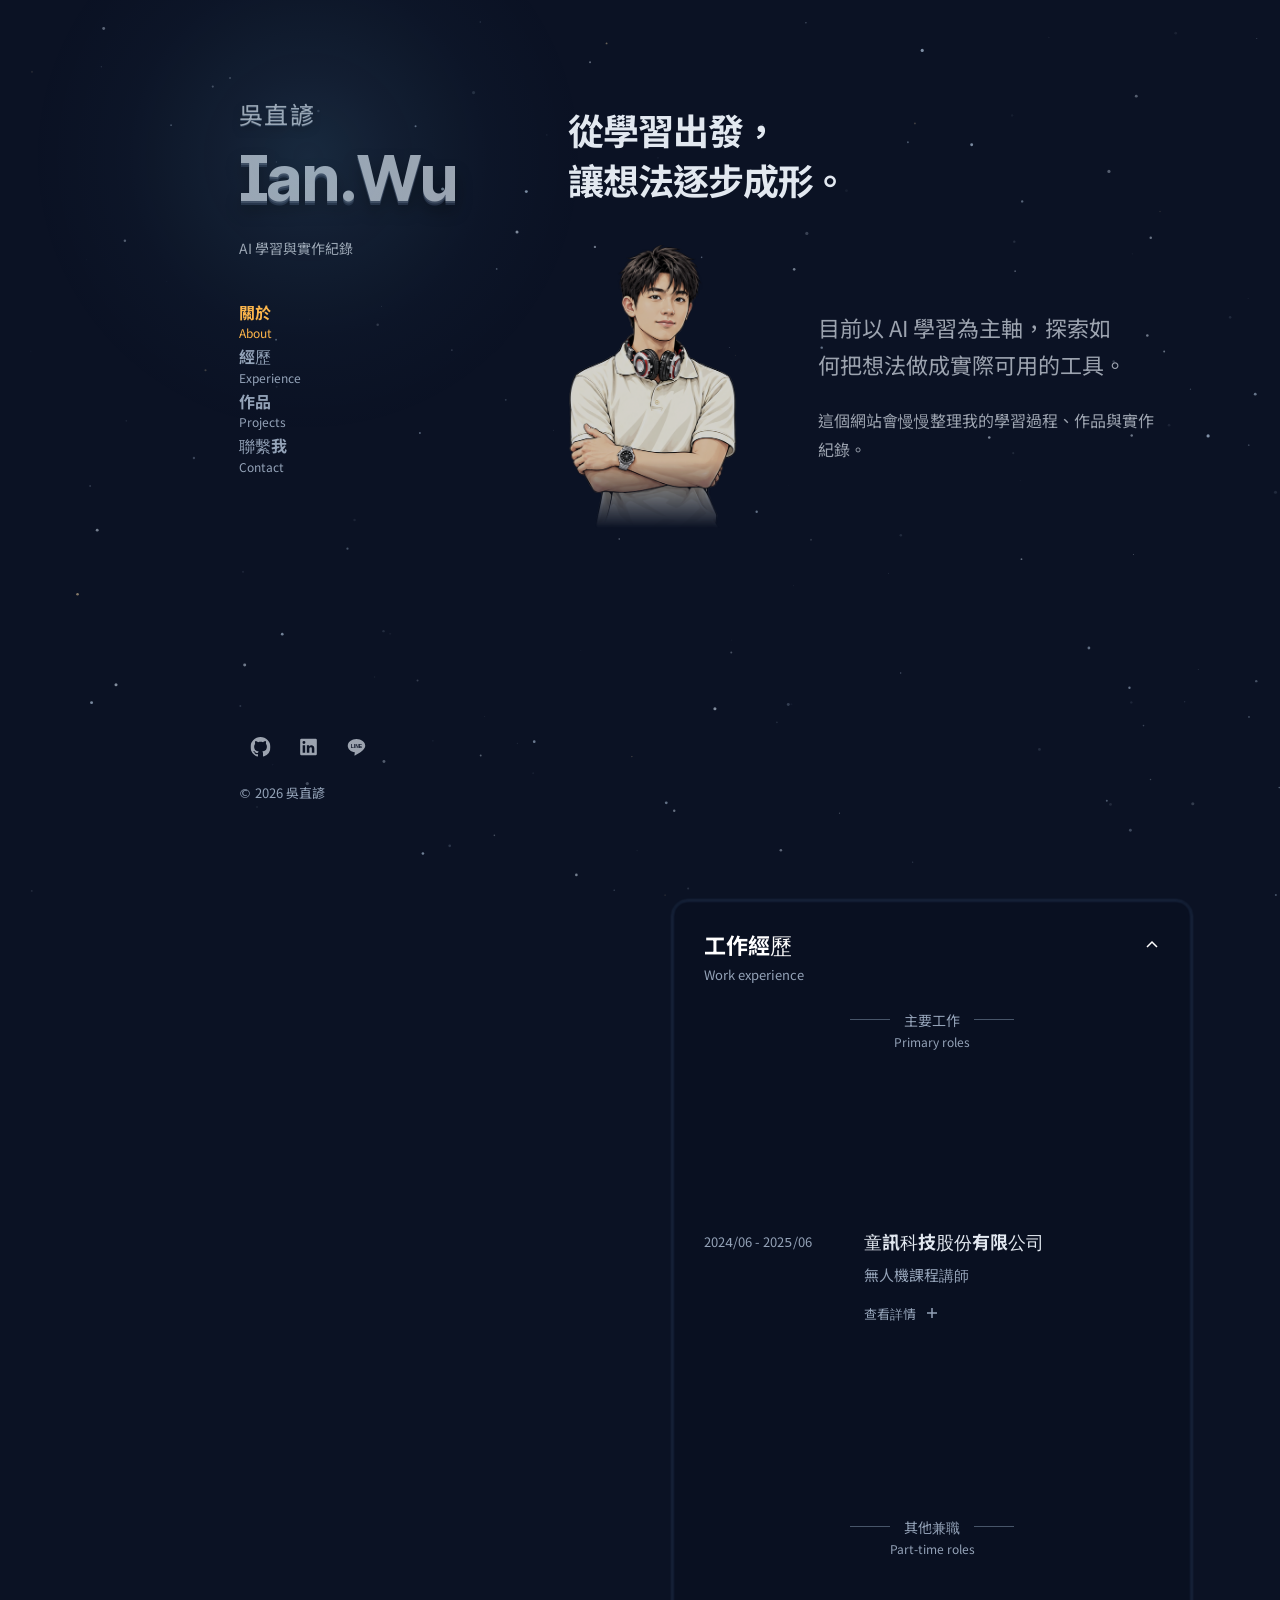
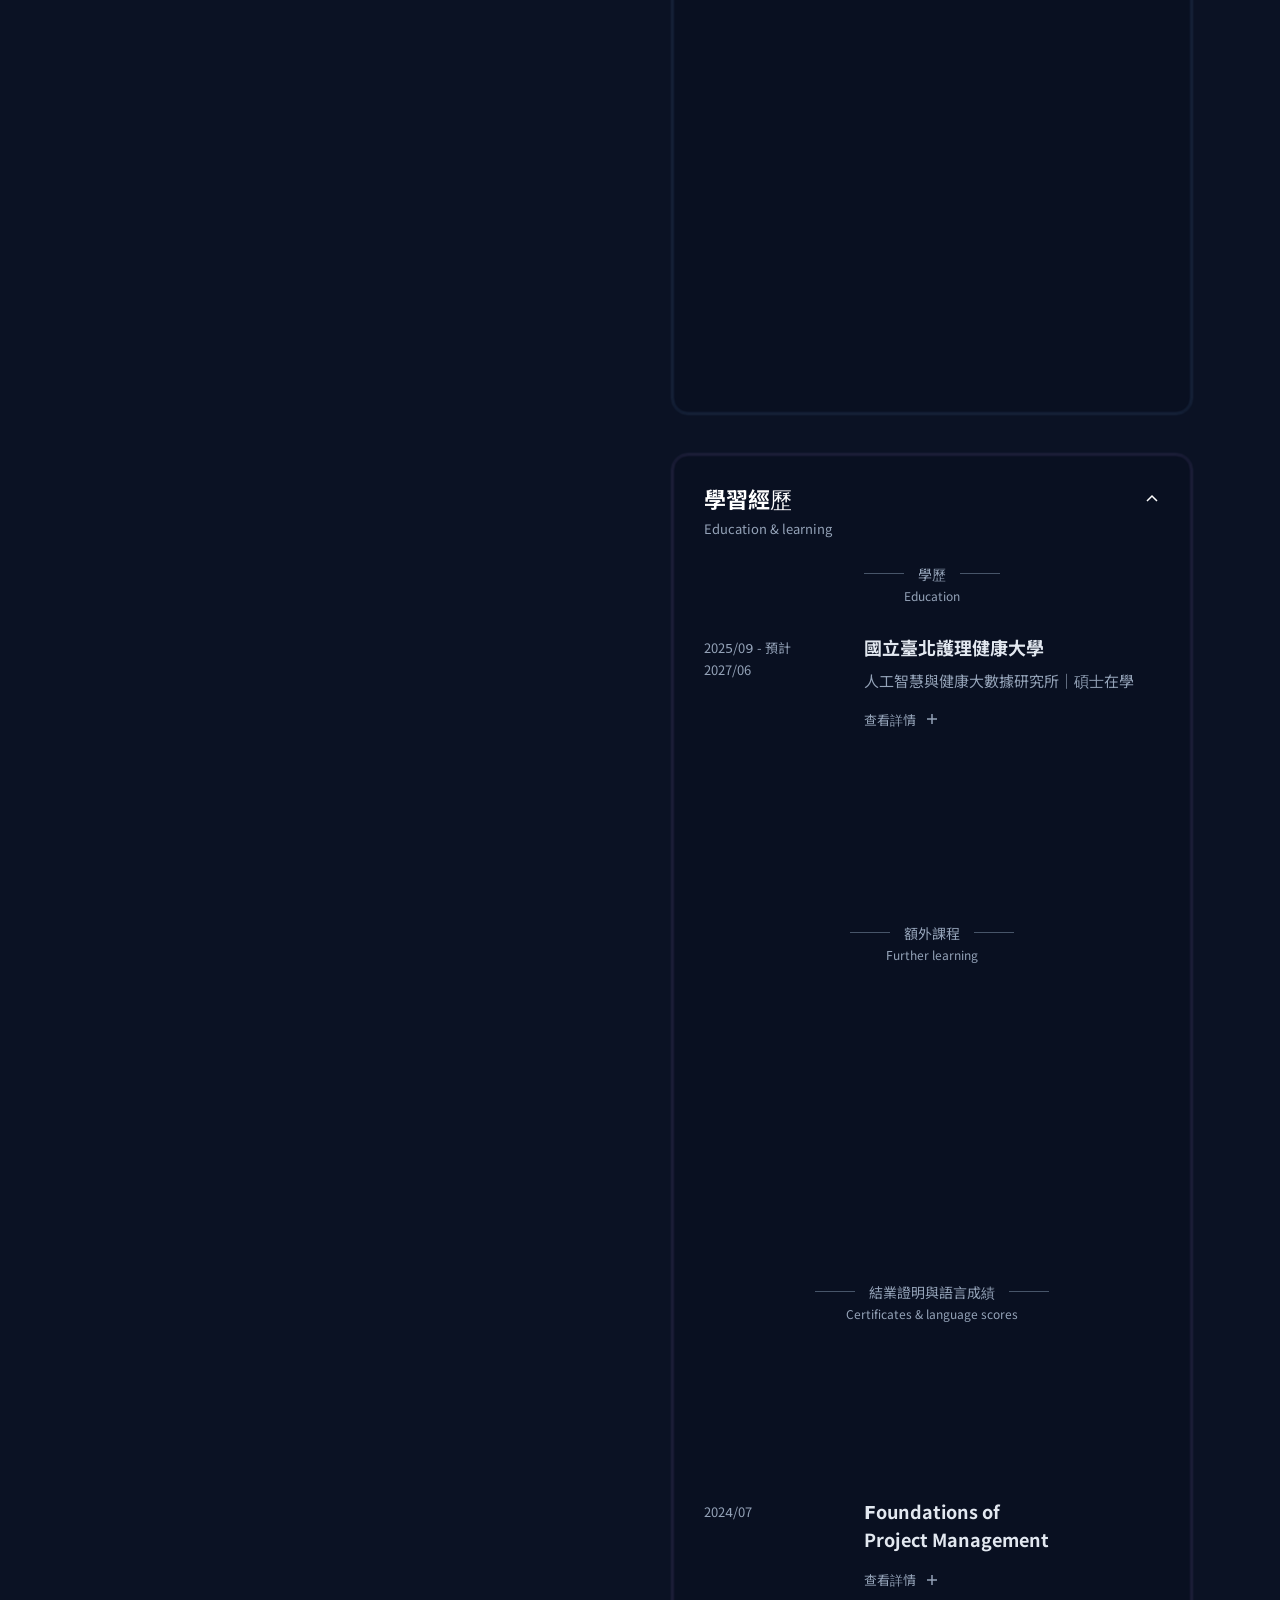
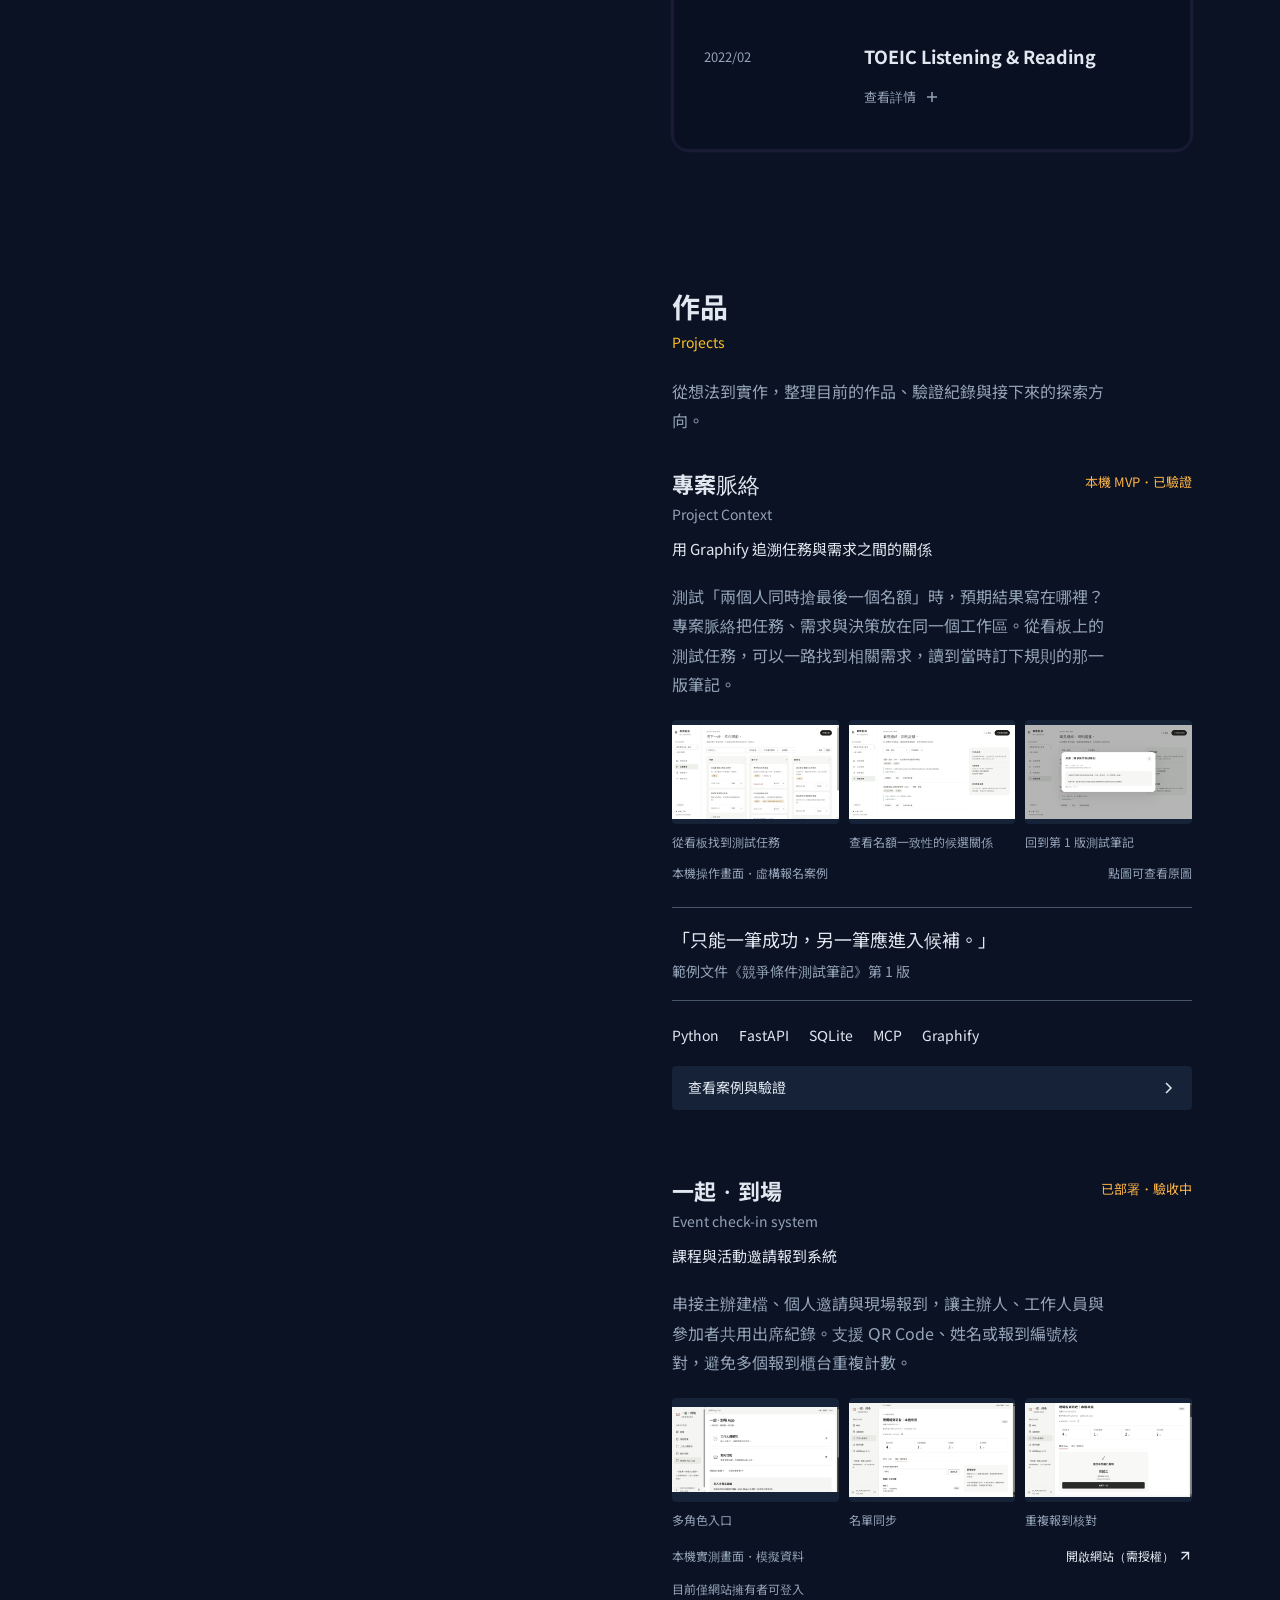
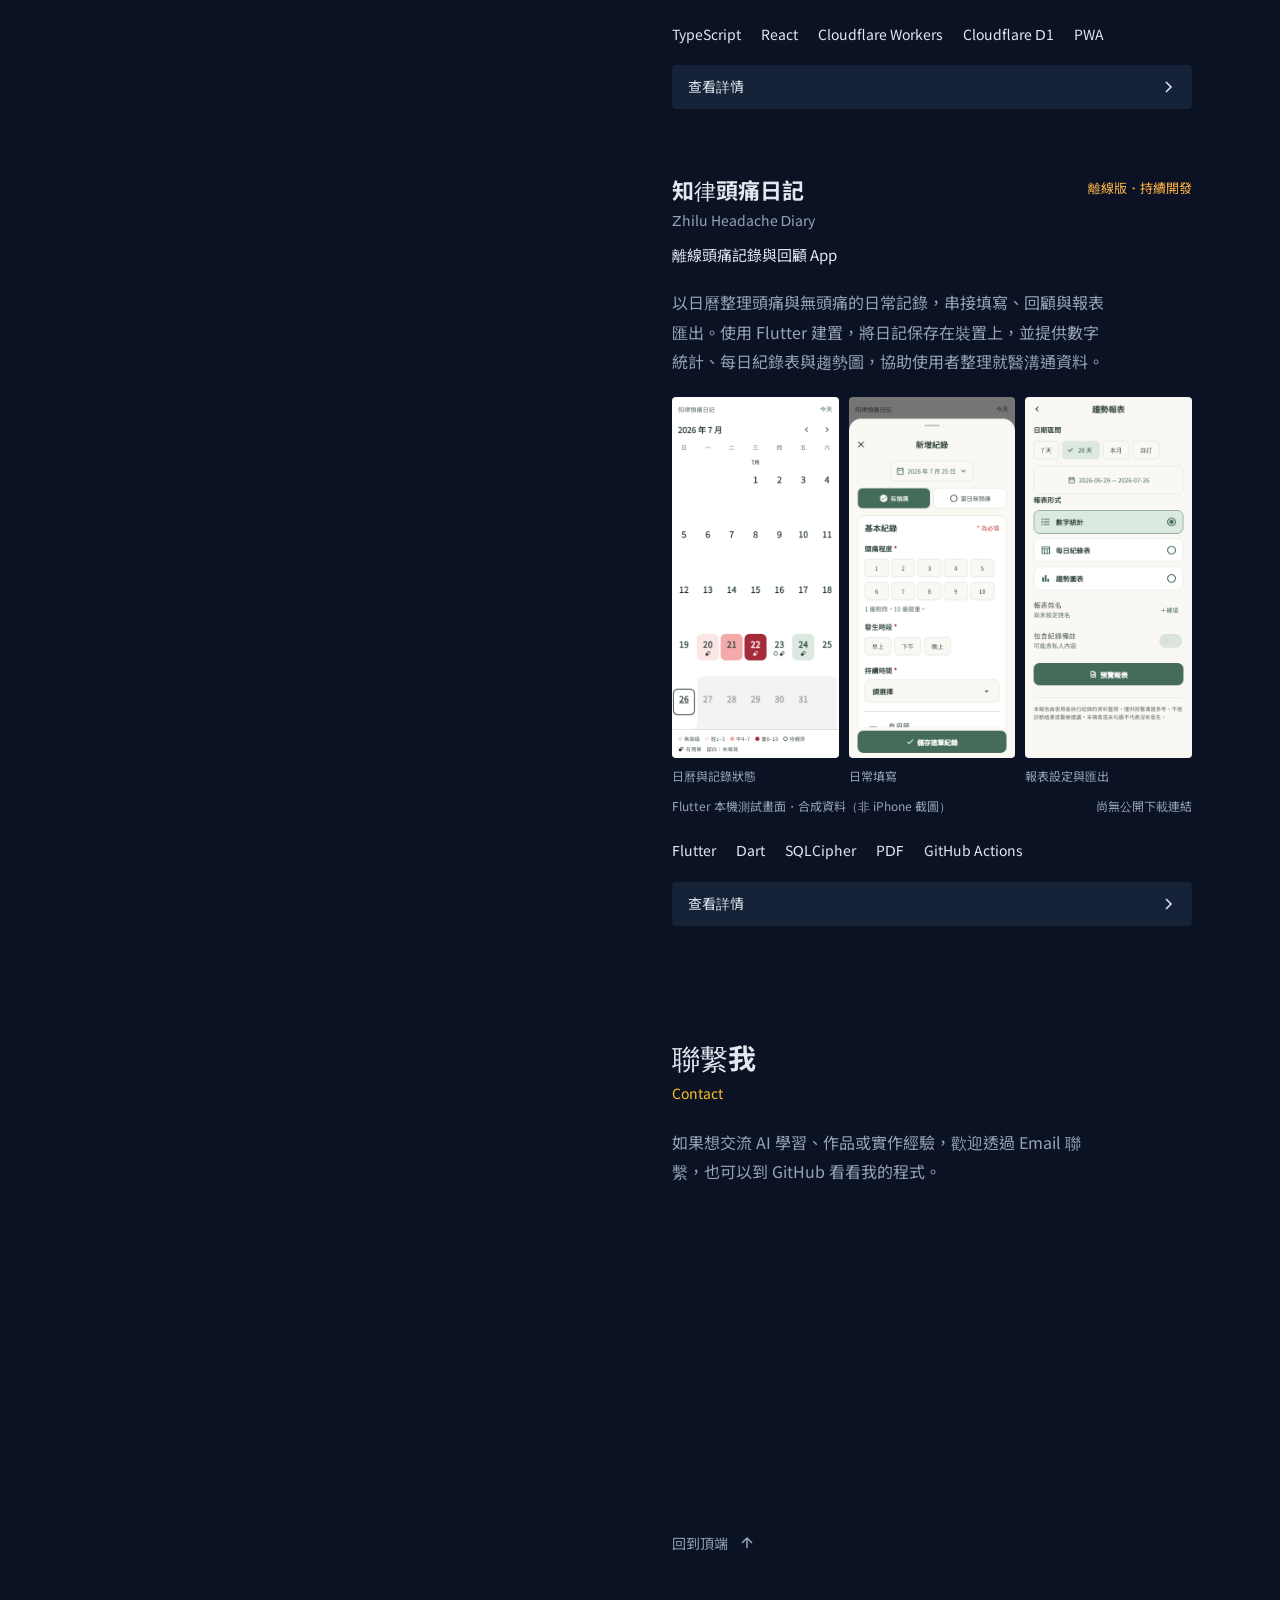
==== commit 43f4dabb: "Showcase Project Context with a traceable Graphify case study" ====
--- a/index.html
+++ b/index.html
@@ -4,7 +4,7 @@
 <meta charset="utf-8"><meta name="viewport" content="width=device-width,initial-scale=1,viewport-fit=cover">
 <meta name="theme-color" content="#0f172a"><meta name="description" content="吳直諺 Ian.Wu 的個人網站，整理 AI 學習、系統導入經歷與作品實作紀錄。">
 <title>吳直諺｜個人網站</title>
-<link rel="stylesheet" href="site.css?v=20261102-zhilu-project">
+<link rel="stylesheet" href="site.css?v=20261103-project-context">
 <script src="site.js?v=20261101-mobile-rwd" defer></script>
 <script src="starfield.js?v=20261101-no-star-controls" defer></script>
 </head>
@@ -19,7 +19,7 @@
 <nav id="primary-nav" aria-label="主要導覽"><a href="#about" aria-current=location><span class="nav-line" aria-hidden="true"></span><span class="nav-label"><span class="label-zh">關於</span><span class="label-en" lang="en">About</span></span></a><div class="nav-group"><a href="#work-experience" aria-expanded="false" aria-controls="experience-nav" ><span class="nav-line" aria-hidden="true"></span><span class="nav-label"><span class="label-zh">經歷</span><span class="label-en" lang="en">Experience</span></span></a><div id="experience-nav" class="nav-branch" aria-hidden="true" inert><div class="nav-branch-clip"><ul class="nav-children"><li><a href="#work-experience"><span class="nav-label"><span class="label-zh">工作經歷</span><span class="label-en" lang="en">Work experience</span></span></a></li><li><a href="#learning-experience"><span class="nav-label"><span class="label-zh">學習經歷</span><span class="label-en" lang="en">Education &amp; learning</span></span></a></li></ul></div></div></div><a href="#projects" ><span class="nav-line" aria-hidden="true"></span><span class="nav-label"><span class="label-zh">作品</span><span class="label-en" lang="en">Projects</span></span></a><a href="#contact" ><span class="nav-line" aria-hidden="true"></span><span class="nav-label"><span class="label-zh">聯繫我</span><span class="label-en" lang="en">Contact</span></span></a></nav></div>
 <div class="identity-bottom"><div class="social-links" aria-label="社群連結"><a href="https://github.com/ian94305" aria-label="GitHub" target="_blank" rel="noopener noreferrer"><svg xmlns="http://www.w3.org/2000/svg" viewBox="0 0 16 16" fill="currentColor" class="h-6 w-6" aria-hidden="true"><path d="M8 0C3.58 0 0 3.58 0 8c0 3.54 2.29 6.53 5.47 7.59.4.07.55-.17.55-.38 0-.19-.01-.82-.01-1.49-2.01.37-2.53-.49-2.69-.94-.09-.23-.48-.94-.82-1.13-.28-.15-.68-.52-.01-.53.63-.01 1.08.58 1.23.82.72 1.21 1.87.87 2.33.66.07-.52.28-.87.51-1.07-1.78-.2-3.64-.89-3.64-3.95 0-.87.31-1.59.82-2.15-.08-.2-.36-1.02.08-2.12 0 0 .67-.21 2.2.82.64-.18 1.32-.27 2-.27.68 0 1.36.09 2 .27 1.53-1.04 2.2-.82 2.2-.82.44 1.1.16 1.92.08 2.12.51.56.82 1.27.82 2.15 0 3.07-1.87 3.75-3.65 3.95.29.25.54.73.54 1.48 0 1.07-.01 1.93-.01 2.2 0 .21.15.46.55.38A8.013 8.013 0 0016 8c0-4.42-3.58-8-8-8z"></path></svg></a><span class="social-pending" role="img" aria-label="LinkedIn（連結待補）" title="LinkedIn：連結待補"><svg xmlns="http://www.w3.org/2000/svg" viewBox="0 0 24 24" fill="currentColor" class="h-6 w-6" aria-hidden="true"><path d="M20.5 2h-17A1.5 1.5 0 002 3.5v17A1.5 1.5 0 003.5 22h17a1.5 1.5 0 001.5-1.5v-17A1.5 1.5 0 0020.5 2zM8 19H5v-9h3zM6.5 8.25A1.75 1.75 0 118.3 6.5a1.78 1.78 0 01-1.8 1.75zM19 19h-3v-4.74c0-1.42-.6-1.93-1.38-1.93A1.74 1.74 0 0013 14.19a.66.66 0 000 .14V19h-3v-9h2.9v1.3a3.11 3.11 0 012.7-1.4c1.55 0 3.36.86 3.36 3.66z"></path></svg></span><span class="social-pending" role="img" aria-label="LINE（連結待補）" title="LINE：連結待補"><svg xmlns="http://www.w3.org/2000/svg" viewBox="0 0 32 32" aria-hidden="true"><path fill="currentColor" d="M16 3C8.3 3 2 7.8 2 13.8c0 5.3 4.8 9.7 11.3 10.6l-.6 4.6c-.1.6.4.8.9.5 6.8-4 16.4-9.5 16.4-15.7C30 7.8 23.7 3 16 3Z"/><text x="16" y="17" text-anchor="middle" fill="#0f172a" font-family="Arial,sans-serif" font-weight="700" font-size="8">LINE</text></svg></span></div><p class="copyright">© 2026 吳直諺</p></div>
 </header>
-<main id="main" tabindex="-1"><section id="about" aria-label="關於" tabindex="-1"><div class="about-intro"><p class="about-headline"><span>從學習出發，</span><span>讓想法逐步成形。</span></p><div class="about-profile"><figure class="about-portrait"><img src="assets/ian-portrait-comic-20261101.png" alt="Ian.Wu 戴著耳機、雙手交叉的漫畫風人像" width="1024" height="673" decoding="async"></figure><div class="about-copy"><p>目前以 AI 學習為<span class="keep-word">主軸</span>，探索如何把想法做成實際可用的工具。</p><p>這個網站會慢慢整理我的學習過程、作品與實作紀錄。</p></div></div><div class="mobile-about-actions"><a href="#projects">查看作品<svg viewBox="0 0 16 16" fill="none" stroke="currentColor" stroke-width="1.5" aria-hidden="true"><path d="M3 8h10M8 3l5 5-5 5"/></svg></a><a href="#contact">聯繫我</a></div></div></section><section id="experience" aria-label="經歷" tabindex="-1"><div class="experience-timeline"><section class="experience-group" id="work-experience" aria-labelledby="heading-work-experience" tabindex="-1"><h2 id="heading-work-experience"><button class="timeline-toggle" type="button" aria-expanded="true" aria-controls="details-work-experience" disabled><span class="heading-pair"><span class="label-zh">工作經歷</span><span class="label-en" lang="en">Work experience</span></span><svg class="timeline-chevron" viewBox="0 0 16 16" fill="none" stroke="currentColor" stroke-width="1.5" aria-hidden="true"><path d="m3 6 5 5 5-5"/></svg></button></h2><div class="timeline-details" id="details-work-experience"><div class="timeline-details-clip"><section class="experience-category"><h3><span class="heading-pair"><span class="label-zh">主要工作</span><span class="label-en" lang="en">Primary roles</span></span></h3><div class="category-entries"><article class="entry"><p class="entry-period">2025/07 - 至今</p><div><h4>金旭資訊股份有限公司</h4><p class="entry-subtitle">ERP 系統導入顧問</p><details class="entry-more"><summary><span class="more-closed">查看詳情</span><span class="more-open">收合詳情</span><span class="sr-only">：金旭資訊股份有限公司</span><svg class="disclosure-icon" viewBox="0 0 16 16" fill="none" stroke="currentColor" stroke-width="1.5" aria-hidden="true"><path d="M3 8h10"/><path class="plus-stem" d="M8 3v10"/></svg></summary><div class="entry-description"><ul class=entry-points><li>參與 ERP 系統導入，涵蓋人事薪資、進銷存及發票申報；與客戶管理者及使用者釐清需求、跨部門流程與資料交接，提出導入方案及流程調整建議。</li><li>依需求設定系統功能、欄位對應及資料匯入／匯出，執行資料驗證與問題排查，協同工程部處理問題，參與教育訓練、文件準備及上線後支援。</li><li>代表案例：協助約 100 人薪資系統正式上線，完成首月薪資結算與全員核對，釐清或修正差異。</li></ul></div></details></div></article><article class="entry"><p class="entry-period">2024/06 - 2025/06</p><div><h4>童訊科技股份有限公司</h4><p class="entry-subtitle">無人機課程講師</p><details class="entry-more"><summary><span class="more-closed">查看詳情</span><span class="more-open">收合詳情</span><span class="sr-only">：童訊科技股份有限公司</span><svg class="disclosure-icon" viewBox="0 0 16 16" fill="none" stroke="currentColor" stroke-width="1.5" aria-hidden="true"><path d="M3 8h10"/><path class="plus-stem" d="M8 3v10"/></svg></summary><div class="entry-description"><ul class=entry-points><li>規劃國中生無人機課程教案，進行課堂教學與操作指導。</li><li>提供無人機競賽指導，將技術操作轉化為學生可理解的學習步驟。</li></ul></div></details></div></article><article class="entry"><p class="entry-period">2023/04 - 2024/07</p><div><h4>資達科技股份有限公司</h4><p class="entry-subtitle">系統客服人員</p><details class="entry-more"><summary><span class="more-closed">查看詳情</span><span class="more-open">收合詳情</span><span class="sr-only">：資達科技股份有限公司</span><svg class="disclosure-icon" viewBox="0 0 16 16" fill="none" stroke="currentColor" stroke-width="1.5" aria-hidden="true"><path d="M3 8h10"/><path class="plus-stem" d="M8 3v10"/></svg></summary><div class="entry-description"><ul class=entry-points><li>監控電子公文系統，回應使用者諮詢、彙整回饋並進行問題初步排解。</li><li>執行資料庫排查及例行報表製作，陪同業務提供售前技術支援。</li></ul></div></details></div></article></div></section><section class="experience-category"><h3><span class="heading-pair"><span class="label-zh">其他兼職</span><span class="label-en" lang="en">Part-time roles</span></span></h3><div class="category-entries"><article class="entry"><p class="entry-period">2024/07 - 至今</p><div><h4>台灣腦中風學會</h4><p class="entry-subtitle">IT 支援</p><p>電腦、網路及周邊設備排查；研討會視訊與現場技術支援。</p></div></article><article class="entry"><p class="entry-period">2022 - 2024</p><div><h4>英文家教</h4><p>個別指導兩名國中生，協助課業、段考及會考英文準備。</p></div></article><article class="entry"><p class="entry-period"></p><div><h4>展場與活動兼職</h4><p>展場銷售、顧客接待、活動執行與設備管理。</p></div></article></div></section></div></div></section><section class="experience-group" id="learning-experience" aria-labelledby="heading-learning-experience" tabindex="-1"><h2 id="heading-learning-experience"><button class="timeline-toggle" type="button" aria-expanded="true" aria-controls="details-learning-experience" disabled><span class="heading-pair"><span class="label-zh">學習經歷</span><span class="label-en" lang="en">Education &amp; learning</span></span><svg class="timeline-chevron" viewBox="0 0 16 16" fill="none" stroke="currentColor" stroke-width="1.5" aria-hidden="true"><path d="m3 6 5 5 5-5"/></svg></button></h2><div class="timeline-details" id="details-learning-experience"><div class="timeline-details-clip"><section class="experience-category"><h3><span class="heading-pair"><span class="label-zh">學歷</span><span class="label-en" lang="en">Education</span></span></h3><div class="category-entries"><article class="entry"><p class="entry-period">2025/09 - 預計 2027/06</p><div><h4>國立臺北護理健康大學</h4><p class="entry-subtitle">人工智慧與健康大數據研究所｜碩士在學</p><details class="entry-more"><summary><span class="more-closed">查看詳情</span><span class="more-open">收合詳情</span><span class="sr-only">：國立臺北護理健康大學</span><svg class="disclosure-icon" viewBox="0 0 16 16" fill="none" stroke="currentColor" stroke-width="1.5" aria-hidden="true"><path d="M3 8h10"/><path class="plus-stem" d="M8 3v10"/></svg></summary><div class="entry-description"><p>以人工智慧與健康大數據為兩大發展主軸，結合資訊科技與生醫健康領域。課程涵蓋資料科學、機器學習、健康數據分析與資料探勘，重視理論、實作及健康照護情境中的應用。</p></div></details></div></article><article class="entry"><p class="entry-period">2021/06 畢業</p><div><h4>淡江大學</h4><p class="entry-subtitle">資訊與圖書館學系｜文學學士</p><details class="entry-more"><summary><span class="more-closed">查看詳情</span><span class="more-open">收合詳情</span><span class="sr-only">：淡江大學</span><svg class="disclosure-icon" viewBox="0 0 16 16" fill="none" stroke="currentColor" stroke-width="1.5" aria-hidden="true"><path d="M3 8h10"/><path class="plus-stem" d="M8 3v10"/></svg></summary><div class="entry-description"><p>以圖書館學為基礎，結合資訊科學、多媒體科技與出版傳播。課程涵蓋資訊組織、資訊檢索、數位典藏與資訊系統應用，著重資訊資源的蒐集、整理、保存、管理與利用。</p></div></details></div></article></div></section><section class="experience-category"><h3><span class="heading-pair"><span class="label-zh">額外課程</span><span class="label-en" lang="en">Further learning</span></span></h3><div class="category-entries"><article class="entry"><p class="entry-period">2023/03/05 - 2023/03/19</p><div><h4>Node.js 與 MongoDB 網頁後端開發</h4><p class="entry-subtitle">國立臺灣大學資訊系統訓練班</p><details class="entry-more"><summary><span class="more-closed">查看詳情</span><span class="more-open">收合詳情</span><span class="sr-only">：Node.js 與 MongoDB 網頁後端開發</span><svg class="disclosure-icon" viewBox="0 0 16 16" fill="none" stroke="currentColor" stroke-width="1.5" aria-hidden="true"><path d="M3 8h10"/><path class="plus-stem" d="M8 3v10"/></svg></summary><div class="entry-description"><ul class=entry-points><li>完成非學分進修課程，學習 Node.js、MongoDB 與 Express。</li><li>練習 RESTful API 與資料庫操作，建立網頁後端開發基礎。</li></ul></div></details></div></article><article class="entry"><p class="entry-period">2022/10/07 - 2022/12/19</p><div><h4>Fintech AI 金融與行銷大數據養成班</h4><p class="entry-subtitle">工業技術研究院｜357 小時</p><details class="entry-more"><summary><span class="more-closed">查看詳情</span><span class="more-open">收合詳情</span><span class="sr-only">：Fintech AI 金融與行銷大數據養成班</span><svg class="disclosure-icon" viewBox="0 0 16 16" fill="none" stroke="currentColor" stroke-width="1.5" aria-hidden="true"><path d="M3 8h10"/><path class="plus-stem" d="M8 3v10"/></svg></summary><div class="entry-description"><ul class=entry-points><li>完成培訓，學習 Python、AI 模型與資料分析。</li><li>透過金融及行銷案例理解資料分析應用，連結資料處理與業務情境。</li></ul></div></details></div></article></div></section><section class="experience-category"><h3><span class="heading-pair"><span class="label-zh">結業證明與語言成績</span><span class="label-en" lang="en">Certificates &amp; language scores</span></span></h3><div class="category-entries"><article class="entry"><p class="entry-period">2024/07</p><div><h4>AWS Cloud Practitioner Essentials</h4><details class="entry-more"><summary><span class="more-closed">查看詳情</span><span class="more-open">收合詳情</span><span class="sr-only">：AWS Cloud Practitioner Essentials</span><svg class="disclosure-icon" viewBox="0 0 16 16" fill="none" stroke="currentColor" stroke-width="1.5" aria-hidden="true"><path d="M3 8h10"/><path class="plus-stem" d="M8 3v10"/></svg></summary><div class="entry-description"><p>課程結業。</p></div></details></div></article><article class="entry"><p class="entry-period">2024/07</p><div><h4>Foundations of Project Management</h4><details class="entry-more"><summary><span class="more-closed">查看詳情</span><span class="more-open">收合詳情</span><span class="sr-only">：Foundations of Project Management</span><svg class="disclosure-icon" viewBox="0 0 16 16" fill="none" stroke="currentColor" stroke-width="1.5" aria-hidden="true"><path d="M3 8h10"/><path class="plus-stem" d="M8 3v10"/></svg></summary><div class="entry-description"><p>Google／Coursera 單門課程。</p></div></details></div></article><article class="entry"><p class="entry-period">2022/02</p><div><h4>TOEIC Listening &amp; Reading</h4><details class="entry-more"><summary><span class="more-closed">查看詳情</span><span class="more-open">收合詳情</span><span class="sr-only">：TOEIC Listening &amp; Reading</span><svg class="disclosure-icon" viewBox="0 0 16 16" fill="none" stroke="currentColor" stroke-width="1.5" aria-hidden="true"><path d="M3 8h10"/><path class="plus-stem" d="M8 3v10"/></svg></summary><div class="entry-description"><p>895 / 990 分。</p></div></details></div></article></div></section></div></div></section></div></section><section id="projects" aria-labelledby="heading-projects" tabindex="-1"><h2 class="section-heading" id="heading-projects"><span class="heading-pair"><span class="label-zh">作品</span><span class="label-en" lang="en">Projects</span></span></h2><p class=section-intro>從想法到實作，整理目前的作品、驗證紀錄與接下來的探索方向。</p><div class="project-list"><article class="entry project-entry" aria-label="個人知識庫"><header class="project-heading"><h3><span class="heading-pair"><span class="label-zh">個人知識庫</span><span class="label-en" lang="en">Personal knowledge base</span></span></h3><p class="project-status">規劃中</p></header><p class="project-description">預計整理 AI 學習筆記與實作紀錄，讓分散的知識更容易查找與回顧。</p><div class="project-previews" role="group" aria-label="個人知識庫畫面預留"><div class="project-preview-slot"><svg viewBox="0 0 24 24" fill="none" stroke="currentColor" stroke-width="1.2" aria-hidden="true"><rect x="3" y="4" width="18" height="16" rx="2"/><path d="m3 16 5-5 4 4 3-3 6 6"/><circle cx="16" cy="9" r="1.5"/></svg><span>知識總覽</span></div><div class="project-preview-slot"><svg viewBox="0 0 24 24" fill="none" stroke="currentColor" stroke-width="1.2" aria-hidden="true"><rect x="3" y="4" width="18" height="16" rx="2"/><path d="m3 16 5-5 4 4 3-3 6 6"/><circle cx="16" cy="9" r="1.5"/></svg><span>筆記內容</span></div><div class="project-preview-slot"><svg viewBox="0 0 24 24" fill="none" stroke="currentColor" stroke-width="1.2" aria-hidden="true"><rect x="3" y="4" width="18" height="16" rx="2"/><path d="m3 16 5-5 4 4 3-3 6 6"/><circle cx="16" cy="9" r="1.5"/></svg><span>搜尋與回顧</span></div></div><div class="project-availability"><span>畫面籌備中</span><span>展示與原始碼連結待補</span></div><ul class="project-focus" aria-label="規劃方向"><li>知識整理</li><li>學習筆記</li><li>搜尋與回顧</li></ul><details class="project-plan"><summary><span class="plan-closed">查看規劃</span><span class="plan-open">收合規劃</span><span class="sr-only">：個人知識庫</span><svg viewBox="0 0 16 16" fill="none" stroke="currentColor" stroke-width="1.5" aria-hidden="true"><path d="m6 3 5 5-5 5"/></svg></summary><div class="project-plan-content"><p>預計探索的內容</p><ul><li>整理 AI 學習筆記、參考資料與實作紀錄。</li><li>探索內容分類與搜尋方式，方便日後查找與回顧。</li></ul><p class="project-tech">技術選型待定</p></div></details></article><article class="entry project-entry" id="project-together-checkin" aria-label="一起・到場"><header class="project-heading"><h3><span class="heading-pair"><span class="label-zh">一起・到場</span><span class="label-en" lang="en">Event check-in system</span></span></h3><p class="project-status">已部署・驗收中</p></header><p class="project-subtitle">課程與活動邀請報到系統</p><p class="project-description">串接主辦建檔、個人邀請與現場報到，讓主辦人、工作人員與參加者共用出席紀錄。支援 QR Code、姓名或報到編號核對，避免多個報到櫃台重複計數。</p><div class="project-previews has-images" role="group" aria-label="一起・到場展示畫面"><figure class="project-preview-image"><a href="assets/together-app.png" target="_blank" rel="noopener" aria-label="檢視一起・到場：多角色入口截圖（另開分頁）"><img src="assets/together-app.png" alt="一起・到場的本機 App 入口，提供工作人員報到、我的活動與邀請入口" loading="lazy" decoding="async"></a><figcaption><span>多角色入口</span><span class="preview-count">1 / 3</span></figcaption></figure><figure class="project-preview-image"><a href="assets/together-roster.png" target="_blank" rel="noopener" aria-label="檢視一起・到場：名單同步截圖（另開分頁）"><img src="assets/together-roster.png" alt="工作人員查找模擬參加者，名單已同步顯示報到狀態" loading="lazy" decoding="async"></a><figcaption><span>名單同步</span><span class="preview-count">2 / 3</span></figcaption></figure><figure class="project-preview-image"><a href="assets/together-checkin.png" target="_blank" rel="noopener" aria-label="檢視一起・到場：重複報到核對截圖（另開分頁）"><img src="assets/together-checkin.png" alt="以模擬資料驗證 QR 重複報到時，系統顯示這位參加者已報到" loading="lazy" decoding="async"></a><figcaption><span>重複報到核對</span><span class="preview-count">3 / 3</span></figcaption></figure></div><div class="project-availability"><span>本機實測畫面・模擬資料</span><a class="project-website" href="https://ian-course-registration.ianianwuwu.chatgpt.site/app" target="_blank" rel="noopener noreferrer"><span>開啟網站（需授權）</span><svg class="link-icon" viewBox="0 0 16 16" fill="none" stroke="currentColor" stroke-width="1.5" aria-hidden="true"><path d="M4 12 12 4M4 4h8v8"/></svg></a></div><p class="project-access">目前僅網站擁有者可登入</p><ul class="project-focus" aria-label="使用技術"><li>TypeScript</li><li>React</li><li>Cloudflare Workers</li><li>Cloudflare D1</li><li>PWA</li></ul><details class="project-plan"><summary><span class="plan-closed">查看詳情</span><span class="plan-open">收合詳情</span><span class="sr-only">：一起・到場</span><svg viewBox="0 0 16 16" fill="none" stroke="currentColor" stroke-width="1.5" aria-hidden="true"><path d="m6 3 5 5-5 5"/></svg></summary><div class="project-plan-content"><p>功能與驗證</p><ul><li>主辦人：建立與發布活動、匯入 CSV 名單、產生個人邀請、核准工作人員、查看統計及匯出紀錄。</li><li>工作人員：申請加入活動，經核准後以 QR、姓名或編號查找並確認出席；同名者須核對報到編號。</li><li>參加者：領取個人邀請，管理多場活動，查看活動資訊並出示或下載個人 QR。</li><li>本機驗證：40 個並行請求對同一人報到，最終僅計入 1 筆出席；核心功能與 PWA 共 50 項自動測試通過。</li><li>本機三帳號瀏覽器實測：一次測試中，另一工作人員的名單在 1.51 秒後更新，主辦 Dashboard 在 2.72 秒後更新。</li></ul><p class="project-limitations">待驗收：iPhone／Android 主畫面安裝、實體相機互掃，以及正式站不同帳號間的協作。</p></div></details></article><article class="entry project-entry" id="project-zhilu-diary" aria-label="知律頭痛日記"><header class="project-heading"><h3><span class="heading-pair"><span class="label-zh">知律頭痛日記</span><span class="label-en" lang="en">Zhilu Headache Diary</span></span></h3><p class="project-status">離線版・持續開發</p></header><p class="project-subtitle">離線頭痛記錄與回顧 App</p><p class="project-description">以日曆整理頭痛與無頭痛的日常記錄，串接填寫、回顧與報表匯出。使用 Flutter 建置，將日記保存在裝置上，並提供數字統計、每日紀錄表與趨勢圖，協助使用者整理就醫溝通資料。</p><div class="project-previews has-images is-portrait" role="group" aria-label="知律頭痛日記展示畫面"><figure class="project-preview-image"><a href="assets/zhilu-calendar.png" target="_blank" rel="noopener" aria-label="檢視知律頭痛日記：日曆與記錄狀態截圖（另開分頁）"><img src="assets/zhilu-calendar.png" alt="知律頭痛日記的 Flutter 本機測試畫面，以合成資料呈現不同程度、無頭痛與用藥的日曆狀態" loading="lazy" decoding="async"></a><figcaption><span>日曆與記錄狀態</span><span class="preview-count">1 / 3</span></figcaption></figure><figure class="project-preview-image"><a href="assets/zhilu-record.png" target="_blank" rel="noopener" aria-label="檢視知律頭痛日記：日常填寫截圖（另開分頁）"><img src="assets/zhilu-record.png" alt="知律新增紀錄的本機測試畫面，包含頭痛與當日無頭痛分支，以及程度、時段與持續時間欄位" loading="lazy" decoding="async"></a><figcaption><span>日常填寫</span><span class="preview-count">2 / 3</span></figcaption></figure><figure class="project-preview-image"><a href="assets/zhilu-report.png" target="_blank" rel="noopener" aria-label="檢視知律頭痛日記：報表設定與匯出截圖（另開分頁）"><img src="assets/zhilu-report.png" alt="知律報表設定的本機測試畫面，可選日期區間、數字統計、每日紀錄表或趨勢圖，備註預設不包含" loading="lazy" decoding="async"></a><figcaption><span>報表設定與匯出</span><span class="preview-count">3 / 3</span></figcaption></figure></div><div class="project-availability"><span>Flutter 本機測試畫面・合成資料（非 iPhone 截圖）</span><span>尚無公開下載連結</span></div><ul class="project-focus" aria-label="使用技術"><li>Flutter</li><li>Dart</li><li>SQLCipher</li><li>PDF</li><li>GitHub Actions</li></ul><details class="project-plan"><summary><span class="plan-closed">查看詳情</span><span class="plan-open">收合詳情</span><span class="sr-only">：知律頭痛日記</span><svg viewBox="0 0 16 16" fill="none" stroke="currentColor" stroke-width="1.5" aria-hidden="true"><path d="m6 3 5 5-5 5"/></svg></summary><div class="project-plan-content"><p>已實作功能與開發驗證</p><ul><li>日曆式記錄：區分頭痛、當日無頭痛與未填寫，支援同日多筆紀錄、新增、編輯與刪除；保存前保護未完成的草稿。</li><li>本機資料保存：以 SQLCipher 儲存日記，使用安全儲存管理資料庫金鑰；處理舊資料遷移與金鑰讀取失敗，不以刪除資料庫當作修復方式。</li><li>回顧與匯出：選擇 7 天、28 天、本月或自訂區間，預覽數字統計、每日紀錄表與每日／每週／星期趨勢，產生 PDF 並交給系統分享或列印。</li><li>報表隱私：備註預設不包含；預覽與匯出使用建立當下的資料快照，未填寫不當作沒有發生頭痛，報表僅整理記錄而非提供診斷。</li><li>開發紀錄：2026-10-11 本機 Windows 完整 Flutter 測試 313 項通過；2026-10-04 已完成 0.1.0（4）本人內部 TestFlight 版交付。</li></ul><p class="project-limitations">目前展示離線版本；登入、雲端同步與醫師連線未納入。本機紀錄仍將最新 iOS 候選、iPhone 資料保留、VoiceOver 及原生分享／列印列為待驗收，尚無 App Store 正式上架證據。</p></div></details></article></div></section><section id="contact" aria-labelledby="heading-contact" tabindex="-1"><h2 class="section-heading" id="heading-contact"><span class="heading-pair"><span class="label-zh">聯繫我</span><span class="label-en" lang="en">Contact</span></span></h2><p class=section-intro>如果想交流 AI 學習、作品或實作經驗，歡迎透過 Email 聯繫，也可以到 GitHub 看看我的程式。</p><article class="entry"><p class="entry-period"></p><div><h3><a href="mailto:ianianwuwu@gmail.com">Email<svg class="link-icon" viewBox="0 0 16 16" fill="none" stroke="currentColor" stroke-width="1.5" aria-hidden="true"><path d="M4 12 12 4M4 4h8v8"/></svg></a></h3><p>ianianwuwu@gmail.com</p></div></article><article class="entry"><p class="entry-period"></p><div><h3><a href="https://github.com/ian94305">GitHub<svg class="link-icon" viewBox="0 0 16 16" fill="none" stroke="currentColor" stroke-width="1.5" aria-hidden="true"><path d="M4 12 12 4M4 4h8v8"/></svg></a></h3><p>ian94305</p></div></article></section>
+<main id="main" tabindex="-1"><section id="about" aria-label="關於" tabindex="-1"><div class="about-intro"><p class="about-headline"><span>從學習出發，</span><span>讓想法逐步成形。</span></p><div class="about-profile"><figure class="about-portrait"><img src="assets/ian-portrait-comic-20261101.png" alt="Ian.Wu 戴著耳機、雙手交叉的漫畫風人像" width="1024" height="673" decoding="async"></figure><div class="about-copy"><p>目前以 AI 學習為<span class="keep-word">主軸</span>，探索如何把想法做成實際可用的工具。</p><p>這個網站會慢慢整理我的學習過程、作品與實作紀錄。</p></div></div><div class="mobile-about-actions"><a href="#projects">查看作品<svg viewBox="0 0 16 16" fill="none" stroke="currentColor" stroke-width="1.5" aria-hidden="true"><path d="M3 8h10M8 3l5 5-5 5"/></svg></a><a href="#contact">聯繫我</a></div></div></section><section id="experience" aria-label="經歷" tabindex="-1"><div class="experience-timeline"><section class="experience-group" id="work-experience" aria-labelledby="heading-work-experience" tabindex="-1"><h2 id="heading-work-experience"><button class="timeline-toggle" type="button" aria-expanded="true" aria-controls="details-work-experience" disabled><span class="heading-pair"><span class="label-zh">工作經歷</span><span class="label-en" lang="en">Work experience</span></span><svg class="timeline-chevron" viewBox="0 0 16 16" fill="none" stroke="currentColor" stroke-width="1.5" aria-hidden="true"><path d="m3 6 5 5 5-5"/></svg></button></h2><div class="timeline-details" id="details-work-experience"><div class="timeline-details-clip"><section class="experience-category"><h3><span class="heading-pair"><span class="label-zh">主要工作</span><span class="label-en" lang="en">Primary roles</span></span></h3><div class="category-entries"><article class="entry"><p class="entry-period">2025/07 - 至今</p><div><h4>金旭資訊股份有限公司</h4><p class="entry-subtitle">ERP 系統導入顧問</p><details class="entry-more"><summary><span class="more-closed">查看詳情</span><span class="more-open">收合詳情</span><span class="sr-only">：金旭資訊股份有限公司</span><svg class="disclosure-icon" viewBox="0 0 16 16" fill="none" stroke="currentColor" stroke-width="1.5" aria-hidden="true"><path d="M3 8h10"/><path class="plus-stem" d="M8 3v10"/></svg></summary><div class="entry-description"><ul class=entry-points><li>參與 ERP 系統導入，涵蓋人事薪資、進銷存及發票申報；與客戶管理者及使用者釐清需求、跨部門流程與資料交接，提出導入方案及流程調整建議。</li><li>依需求設定系統功能、欄位對應及資料匯入／匯出，執行資料驗證與問題排查，協同工程部處理問題，參與教育訓練、文件準備及上線後支援。</li><li>代表案例：協助約 100 人薪資系統正式上線，完成首月薪資結算與全員核對，釐清或修正差異。</li></ul></div></details></div></article><article class="entry"><p class="entry-period">2024/06 - 2025/06</p><div><h4>童訊科技股份有限公司</h4><p class="entry-subtitle">無人機課程講師</p><details class="entry-more"><summary><span class="more-closed">查看詳情</span><span class="more-open">收合詳情</span><span class="sr-only">：童訊科技股份有限公司</span><svg class="disclosure-icon" viewBox="0 0 16 16" fill="none" stroke="currentColor" stroke-width="1.5" aria-hidden="true"><path d="M3 8h10"/><path class="plus-stem" d="M8 3v10"/></svg></summary><div class="entry-description"><ul class=entry-points><li>規劃國中生無人機課程教案，進行課堂教學與操作指導。</li><li>提供無人機競賽指導，將技術操作轉化為學生可理解的學習步驟。</li></ul></div></details></div></article><article class="entry"><p class="entry-period">2023/04 - 2024/07</p><div><h4>資達科技股份有限公司</h4><p class="entry-subtitle">系統客服人員</p><details class="entry-more"><summary><span class="more-closed">查看詳情</span><span class="more-open">收合詳情</span><span class="sr-only">：資達科技股份有限公司</span><svg class="disclosure-icon" viewBox="0 0 16 16" fill="none" stroke="currentColor" stroke-width="1.5" aria-hidden="true"><path d="M3 8h10"/><path class="plus-stem" d="M8 3v10"/></svg></summary><div class="entry-description"><ul class=entry-points><li>監控電子公文系統，回應使用者諮詢、彙整回饋並進行問題初步排解。</li><li>執行資料庫排查及例行報表製作，陪同業務提供售前技術支援。</li></ul></div></details></div></article></div></section><section class="experience-category"><h3><span class="heading-pair"><span class="label-zh">其他兼職</span><span class="label-en" lang="en">Part-time roles</span></span></h3><div class="category-entries"><article class="entry"><p class="entry-period">2024/07 - 至今</p><div><h4>台灣腦中風學會</h4><p class="entry-subtitle">IT 支援</p><p>電腦、網路及周邊設備排查；研討會視訊與現場技術支援。</p></div></article><article class="entry"><p class="entry-period">2022 - 2024</p><div><h4>英文家教</h4><p>個別指導兩名國中生，協助課業、段考及會考英文準備。</p></div></article><article class="entry"><p class="entry-period"></p><div><h4>展場與活動兼職</h4><p>展場銷售、顧客接待、活動執行與設備管理。</p></div></article></div></section></div></div></section><section class="experience-group" id="learning-experience" aria-labelledby="heading-learning-experience" tabindex="-1"><h2 id="heading-learning-experience"><button class="timeline-toggle" type="button" aria-expanded="true" aria-controls="details-learning-experience" disabled><span class="heading-pair"><span class="label-zh">學習經歷</span><span class="label-en" lang="en">Education &amp; learning</span></span><svg class="timeline-chevron" viewBox="0 0 16 16" fill="none" stroke="currentColor" stroke-width="1.5" aria-hidden="true"><path d="m3 6 5 5 5-5"/></svg></button></h2><div class="timeline-details" id="details-learning-experience"><div class="timeline-details-clip"><section class="experience-category"><h3><span class="heading-pair"><span class="label-zh">學歷</span><span class="label-en" lang="en">Education</span></span></h3><div class="category-entries"><article class="entry"><p class="entry-period">2025/09 - 預計 2027/06</p><div><h4>國立臺北護理健康大學</h4><p class="entry-subtitle">人工智慧與健康大數據研究所｜碩士在學</p><details class="entry-more"><summary><span class="more-closed">查看詳情</span><span class="more-open">收合詳情</span><span class="sr-only">：國立臺北護理健康大學</span><svg class="disclosure-icon" viewBox="0 0 16 16" fill="none" stroke="currentColor" stroke-width="1.5" aria-hidden="true"><path d="M3 8h10"/><path class="plus-stem" d="M8 3v10"/></svg></summary><div class="entry-description"><p>以人工智慧與健康大數據為兩大發展主軸，結合資訊科技與生醫健康領域。課程涵蓋資料科學、機器學習、健康數據分析與資料探勘，重視理論、實作及健康照護情境中的應用。</p></div></details></div></article><article class="entry"><p class="entry-period">2021/06 畢業</p><div><h4>淡江大學</h4><p class="entry-subtitle">資訊與圖書館學系｜文學學士</p><details class="entry-more"><summary><span class="more-closed">查看詳情</span><span class="more-open">收合詳情</span><span class="sr-only">：淡江大學</span><svg class="disclosure-icon" viewBox="0 0 16 16" fill="none" stroke="currentColor" stroke-width="1.5" aria-hidden="true"><path d="M3 8h10"/><path class="plus-stem" d="M8 3v10"/></svg></summary><div class="entry-description"><p>以圖書館學為基礎，結合資訊科學、多媒體科技與出版傳播。課程涵蓋資訊組織、資訊檢索、數位典藏與資訊系統應用，著重資訊資源的蒐集、整理、保存、管理與利用。</p></div></details></div></article></div></section><section class="experience-category"><h3><span class="heading-pair"><span class="label-zh">額外課程</span><span class="label-en" lang="en">Further learning</span></span></h3><div class="category-entries"><article class="entry"><p class="entry-period">2023/03/05 - 2023/03/19</p><div><h4>Node.js 與 MongoDB 網頁後端開發</h4><p class="entry-subtitle">國立臺灣大學資訊系統訓練班</p><details class="entry-more"><summary><span class="more-closed">查看詳情</span><span class="more-open">收合詳情</span><span class="sr-only">：Node.js 與 MongoDB 網頁後端開發</span><svg class="disclosure-icon" viewBox="0 0 16 16" fill="none" stroke="currentColor" stroke-width="1.5" aria-hidden="true"><path d="M3 8h10"/><path class="plus-stem" d="M8 3v10"/></svg></summary><div class="entry-description"><ul class=entry-points><li>完成非學分進修課程，學習 Node.js、MongoDB 與 Express。</li><li>練習 RESTful API 與資料庫操作，建立網頁後端開發基礎。</li></ul></div></details></div></article><article class="entry"><p class="entry-period">2022/10/07 - 2022/12/19</p><div><h4>Fintech AI 金融與行銷大數據養成班</h4><p class="entry-subtitle">工業技術研究院｜357 小時</p><details class="entry-more"><summary><span class="more-closed">查看詳情</span><span class="more-open">收合詳情</span><span class="sr-only">：Fintech AI 金融與行銷大數據養成班</span><svg class="disclosure-icon" viewBox="0 0 16 16" fill="none" stroke="currentColor" stroke-width="1.5" aria-hidden="true"><path d="M3 8h10"/><path class="plus-stem" d="M8 3v10"/></svg></summary><div class="entry-description"><ul class=entry-points><li>完成培訓，學習 Python、AI 模型與資料分析。</li><li>透過金融及行銷案例理解資料分析應用，連結資料處理與業務情境。</li></ul></div></details></div></article></div></section><section class="experience-category"><h3><span class="heading-pair"><span class="label-zh">結業證明與語言成績</span><span class="label-en" lang="en">Certificates &amp; language scores</span></span></h3><div class="category-entries"><article class="entry"><p class="entry-period">2024/07</p><div><h4>AWS Cloud Practitioner Essentials</h4><details class="entry-more"><summary><span class="more-closed">查看詳情</span><span class="more-open">收合詳情</span><span class="sr-only">：AWS Cloud Practitioner Essentials</span><svg class="disclosure-icon" viewBox="0 0 16 16" fill="none" stroke="currentColor" stroke-width="1.5" aria-hidden="true"><path d="M3 8h10"/><path class="plus-stem" d="M8 3v10"/></svg></summary><div class="entry-description"><p>課程結業。</p></div></details></div></article><article class="entry"><p class="entry-period">2024/07</p><div><h4>Foundations of Project Management</h4><details class="entry-more"><summary><span class="more-closed">查看詳情</span><span class="more-open">收合詳情</span><span class="sr-only">：Foundations of Project Management</span><svg class="disclosure-icon" viewBox="0 0 16 16" fill="none" stroke="currentColor" stroke-width="1.5" aria-hidden="true"><path d="M3 8h10"/><path class="plus-stem" d="M8 3v10"/></svg></summary><div class="entry-description"><p>Google／Coursera 單門課程。</p></div></details></div></article><article class="entry"><p class="entry-period">2022/02</p><div><h4>TOEIC Listening &amp; Reading</h4><details class="entry-more"><summary><span class="more-closed">查看詳情</span><span class="more-open">收合詳情</span><span class="sr-only">：TOEIC Listening &amp; Reading</span><svg class="disclosure-icon" viewBox="0 0 16 16" fill="none" stroke="currentColor" stroke-width="1.5" aria-hidden="true"><path d="M3 8h10"/><path class="plus-stem" d="M8 3v10"/></svg></summary><div class="entry-description"><p>895 / 990 分。</p></div></details></div></article></div></section></div></div></section></div></section><section id="projects" aria-labelledby="heading-projects" tabindex="-1"><h2 class="section-heading" id="heading-projects"><span class="heading-pair"><span class="label-zh">作品</span><span class="label-en" lang="en">Projects</span></span></h2><p class=section-intro>從想法到實作，整理目前的作品、驗證紀錄與接下來的探索方向。</p><div class="project-list"><article class="entry project-entry" id="project-graphify" aria-label="專案脈絡"><header class="project-heading"><h3><span class="heading-pair"><span class="label-zh">專案脈絡</span><span class="label-en" lang="en">Project Context</span></span></h3><p class="project-status">本機 MVP・已驗證</p></header><p class="project-subtitle">用 Graphify 追溯任務與需求之間的關係</p><p class="project-description">測試「兩個人同時搶最後一個名額」時，預期結果寫在哪裡？專案脈絡把任務、需求與決策放在同一個工作區。從看板上的測試任務，可以一路找到相關需求，讀到當時訂下規則的那一版筆記。</p><div class="project-previews has-images" role="group" aria-label="專案脈絡展示畫面"><figure class="project-preview-image"><a href="assets/context-board.png" target="_blank" rel="noopener" aria-label="檢視專案脈絡：從看板找到測試任務截圖（另開分頁）"><img src="assets/context-board.png" alt="虛構報名專案的任務看板，列出測試重複送出與名額競爭等工作" loading="lazy" decoding="async"></a><figcaption><span>從看板找到測試任務</span><span class="preview-count">1 / 3</span></figcaption></figure><figure class="project-preview-image"><a href="assets/context-relations.png" target="_blank" rel="noopener" aria-label="檢視專案脈絡：查看名額一致性的候選關係截圖（另開分頁）"><img src="assets/context-relations.png" alt="關係探索以名額一致性為中心，展示明確連結、待確認的推導與分析結果" loading="lazy" decoding="async"></a><figcaption><span>查看名額一致性的候選關係</span><span class="preview-count">2 / 3</span></figcaption></figure><figure class="project-preview-image"><a href="assets/context-source.png" target="_blank" rel="noopener" aria-label="檢視專案脈絡：回到第 1 版測試筆記截圖（另開分頁）"><img src="assets/context-source.png" alt="競爭條件測試筆記的來源視窗，顯示版本 1、原文與行號" loading="lazy" decoding="async"></a><figcaption><span>回到第 1 版測試筆記</span><span class="preview-count">3 / 3</span></figcaption></figure></div><div class="project-availability"><span>本機操作畫面・虛構報名案例</span><span>點圖可查看原圖</span></div><figure class="project-source-quote"><blockquote>「只能一筆成功，另一筆應進入候補。」</blockquote><figcaption>範例文件《競爭條件測試筆記》第 1 版</figcaption></figure><ul class="project-focus" aria-label="使用技術"><li>Python</li><li>FastAPI</li><li>SQLite</li><li>MCP</li><li>Graphify</li></ul><details class="project-plan"><summary><span class="plan-closed">查看案例與驗證</span><span class="plan-open">收合詳情</span><span class="sr-only">：專案脈絡</span><svg viewBox="0 0 16 16" fill="none" stroke="currentColor" stroke-width="1.5" aria-hidden="true"><path d="m6 3 5 5-5 5"/></svg></summary><div class="project-plan-content"><p>最後一個名額，如何回到驗收依據？</p><ul><li>從「測試重複送出與名額競爭」任務進入關係探索，可以找到「名額一致性」需求。這條範例推導保留待審狀態，讓審核者先閱讀它引用的測試筆記。</li><li>Graphify 將選取的任務與文件建圖、分群。明確引用可直接從文件辨識，語意推導則由 Codex 透過 MCP 提交，須附上可核對的版本與摘錄。</li><li>使用者可接受或拒絕候選關係。文件修改後，舊關係標為待更新，讓下次回顧時知道哪些依據需要重查。</li><li>驗證使用 12 份虛構中文文件與 6 個任務，分析產生 18 個節點、13 條圖譜邊。10 項自動測試通過，另以 MCP 實測附來源的推導可完成分析並保留待審狀態。</li></ul></div></details></article><article class="entry project-entry" id="project-together-checkin" aria-label="一起・到場"><header class="project-heading"><h3><span class="heading-pair"><span class="label-zh">一起・到場</span><span class="label-en" lang="en">Event check-in system</span></span></h3><p class="project-status">已部署・驗收中</p></header><p class="project-subtitle">課程與活動邀請報到系統</p><p class="project-description">串接主辦建檔、個人邀請與現場報到，讓主辦人、工作人員與參加者共用出席紀錄。支援 QR Code、姓名或報到編號核對，避免多個報到櫃台重複計數。</p><div class="project-previews has-images" role="group" aria-label="一起・到場展示畫面"><figure class="project-preview-image"><a href="assets/together-app.png" target="_blank" rel="noopener" aria-label="檢視一起・到場：多角色入口截圖（另開分頁）"><img src="assets/together-app.png" alt="一起・到場的本機 App 入口，提供工作人員報到、我的活動與邀請入口" loading="lazy" decoding="async"></a><figcaption><span>多角色入口</span><span class="preview-count">1 / 3</span></figcaption></figure><figure class="project-preview-image"><a href="assets/together-roster.png" target="_blank" rel="noopener" aria-label="檢視一起・到場：名單同步截圖（另開分頁）"><img src="assets/together-roster.png" alt="工作人員查找模擬參加者，名單已同步顯示報到狀態" loading="lazy" decoding="async"></a><figcaption><span>名單同步</span><span class="preview-count">2 / 3</span></figcaption></figure><figure class="project-preview-image"><a href="assets/together-checkin.png" target="_blank" rel="noopener" aria-label="檢視一起・到場：重複報到核對截圖（另開分頁）"><img src="assets/together-checkin.png" alt="以模擬資料驗證 QR 重複報到時，系統顯示這位參加者已報到" loading="lazy" decoding="async"></a><figcaption><span>重複報到核對</span><span class="preview-count">3 / 3</span></figcaption></figure></div><div class="project-availability"><span>本機實測畫面・模擬資料</span><a class="project-website" href="https://ian-course-registration.ianianwuwu.chatgpt.site/app" target="_blank" rel="noopener noreferrer"><span>開啟網站（需授權）</span><svg class="link-icon" viewBox="0 0 16 16" fill="none" stroke="currentColor" stroke-width="1.5" aria-hidden="true"><path d="M4 12 12 4M4 4h8v8"/></svg></a></div><p class="project-access">目前僅網站擁有者可登入</p><ul class="project-focus" aria-label="使用技術"><li>TypeScript</li><li>React</li><li>Cloudflare Workers</li><li>Cloudflare D1</li><li>PWA</li></ul><details class="project-plan"><summary><span class="plan-closed">查看詳情</span><span class="plan-open">收合詳情</span><span class="sr-only">：一起・到場</span><svg viewBox="0 0 16 16" fill="none" stroke="currentColor" stroke-width="1.5" aria-hidden="true"><path d="m6 3 5 5-5 5"/></svg></summary><div class="project-plan-content"><p>功能與驗證</p><ul><li>主辦人：建立與發布活動、匯入 CSV 名單、產生個人邀請、核准工作人員、查看統計及匯出紀錄。</li><li>工作人員：申請加入活動，經核准後以 QR、姓名或編號查找並確認出席；同名者須核對報到編號。</li><li>參加者：領取個人邀請，管理多場活動，查看活動資訊並出示或下載個人 QR。</li><li>本機驗證：40 個並行請求對同一人報到，最終僅計入 1 筆出席；核心功能與 PWA 共 50 項自動測試通過。</li><li>本機三帳號瀏覽器實測：一次測試中，另一工作人員的名單在 1.51 秒後更新，主辦 Dashboard 在 2.72 秒後更新。</li></ul><p class="project-limitations">待驗收：iPhone／Android 主畫面安裝、實體相機互掃，以及正式站不同帳號間的協作。</p></div></details></article><article class="entry project-entry" id="project-zhilu-diary" aria-label="知律頭痛日記"><header class="project-heading"><h3><span class="heading-pair"><span class="label-zh">知律頭痛日記</span><span class="label-en" lang="en">Zhilu Headache Diary</span></span></h3><p class="project-status">離線版・持續開發</p></header><p class="project-subtitle">離線頭痛記錄與回顧 App</p><p class="project-description">以日曆整理頭痛與無頭痛的日常記錄，串接填寫、回顧與報表匯出。使用 Flutter 建置，將日記保存在裝置上，並提供數字統計、每日紀錄表與趨勢圖，協助使用者整理就醫溝通資料。</p><div class="project-previews has-images is-portrait" role="group" aria-label="知律頭痛日記展示畫面"><figure class="project-preview-image"><a href="assets/zhilu-calendar.png" target="_blank" rel="noopener" aria-label="檢視知律頭痛日記：日曆與記錄狀態截圖（另開分頁）"><img src="assets/zhilu-calendar.png" alt="知律頭痛日記的 Flutter 本機測試畫面，以合成資料呈現不同程度、無頭痛與用藥的日曆狀態" loading="lazy" decoding="async"></a><figcaption><span>日曆與記錄狀態</span><span class="preview-count">1 / 3</span></figcaption></figure><figure class="project-preview-image"><a href="assets/zhilu-record.png" target="_blank" rel="noopener" aria-label="檢視知律頭痛日記：日常填寫截圖（另開分頁）"><img src="assets/zhilu-record.png" alt="知律新增紀錄的本機測試畫面，包含頭痛與當日無頭痛分支，以及程度、時段與持續時間欄位" loading="lazy" decoding="async"></a><figcaption><span>日常填寫</span><span class="preview-count">2 / 3</span></figcaption></figure><figure class="project-preview-image"><a href="assets/zhilu-report.png" target="_blank" rel="noopener" aria-label="檢視知律頭痛日記：報表設定與匯出截圖（另開分頁）"><img src="assets/zhilu-report.png" alt="知律報表設定的本機測試畫面，可選日期區間、數字統計、每日紀錄表或趨勢圖，備註預設不包含" loading="lazy" decoding="async"></a><figcaption><span>報表設定與匯出</span><span class="preview-count">3 / 3</span></figcaption></figure></div><div class="project-availability"><span>Flutter 本機測試畫面・合成資料（非 iPhone 截圖）</span><span>尚無公開下載連結</span></div><ul class="project-focus" aria-label="使用技術"><li>Flutter</li><li>Dart</li><li>SQLCipher</li><li>PDF</li><li>GitHub Actions</li></ul><details class="project-plan"><summary><span class="plan-closed">查看詳情</span><span class="plan-open">收合詳情</span><span class="sr-only">：知律頭痛日記</span><svg viewBox="0 0 16 16" fill="none" stroke="currentColor" stroke-width="1.5" aria-hidden="true"><path d="m6 3 5 5-5 5"/></svg></summary><div class="project-plan-content"><p>已實作功能與開發驗證</p><ul><li>日曆式記錄：區分頭痛、當日無頭痛與未填寫，支援同日多筆紀錄、新增、編輯與刪除；保存前保護未完成的草稿。</li><li>本機資料保存：以 SQLCipher 儲存日記，使用安全儲存管理資料庫金鑰；處理舊資料遷移與金鑰讀取失敗，不以刪除資料庫當作修復方式。</li><li>回顧與匯出：選擇 7 天、28 天、本月或自訂區間，預覽數字統計、每日紀錄表與每日／每週／星期趨勢，產生 PDF 並交給系統分享或列印。</li><li>報表隱私：備註預設不包含；預覽與匯出使用建立當下的資料快照，未填寫不當作沒有發生頭痛，報表僅整理記錄而非提供診斷。</li><li>開發紀錄：2026-10-11 本機 Windows 完整 Flutter 測試 313 項通過；2026-10-04 已完成 0.1.0（4）本人內部 TestFlight 版交付。</li></ul><p class="project-limitations">目前展示離線版本；登入、雲端同步與醫師連線未納入。本機紀錄仍將最新 iOS 候選、iPhone 資料保留、VoiceOver 及原生分享／列印列為待驗收，尚無 App Store 正式上架證據。</p></div></details></article></div></section><section id="contact" aria-labelledby="heading-contact" tabindex="-1"><h2 class="section-heading" id="heading-contact"><span class="heading-pair"><span class="label-zh">聯繫我</span><span class="label-en" lang="en">Contact</span></span></h2><p class=section-intro>如果想交流 AI 學習、作品或實作經驗，歡迎透過 Email 聯繫，也可以到 GitHub 看看我的程式。</p><article class="entry"><p class="entry-period"></p><div><h3><a href="mailto:ianianwuwu@gmail.com">Email<svg class="link-icon" viewBox="0 0 16 16" fill="none" stroke="currentColor" stroke-width="1.5" aria-hidden="true"><path d="M4 12 12 4M4 4h8v8"/></svg></a></h3><p>ianianwuwu@gmail.com</p></div></article><article class="entry"><p class="entry-period"></p><div><h3><a href="https://github.com/ian94305">GitHub<svg class="link-icon" viewBox="0 0 16 16" fill="none" stroke="currentColor" stroke-width="1.5" aria-hidden="true"><path d="M4 12 12 4M4 4h8v8"/></svg></a></h3><p>ian94305</p></div></article></section>
 <footer><div class="mobile-footer"><div class="social-links" aria-label="社群連結"><a href="https://github.com/ian94305" aria-label="GitHub" target="_blank" rel="noopener noreferrer"><svg xmlns="http://www.w3.org/2000/svg" viewBox="0 0 16 16" fill="currentColor" class="h-6 w-6" aria-hidden="true"><path d="M8 0C3.58 0 0 3.58 0 8c0 3.54 2.29 6.53 5.47 7.59.4.07.55-.17.55-.38 0-.19-.01-.82-.01-1.49-2.01.37-2.53-.49-2.69-.94-.09-.23-.48-.94-.82-1.13-.28-.15-.68-.52-.01-.53.63-.01 1.08.58 1.23.82.72 1.21 1.87.87 2.33.66.07-.52.28-.87.51-1.07-1.78-.2-3.64-.89-3.64-3.95 0-.87.31-1.59.82-2.15-.08-.2-.36-1.02.08-2.12 0 0 .67-.21 2.2.82.64-.18 1.32-.27 2-.27.68 0 1.36.09 2 .27 1.53-1.04 2.2-.82 2.2-.82.44 1.1.16 1.92.08 2.12.51.56.82 1.27.82 2.15 0 3.07-1.87 3.75-3.65 3.95.29.25.54.73.54 1.48 0 1.07-.01 1.93-.01 2.2 0 .21.15.46.55.38A8.013 8.013 0 0016 8c0-4.42-3.58-8-8-8z"></path></svg></a><span class="social-pending" role="img" aria-label="LinkedIn（連結待補）" title="LinkedIn：連結待補"><svg xmlns="http://www.w3.org/2000/svg" viewBox="0 0 24 24" fill="currentColor" class="h-6 w-6" aria-hidden="true"><path d="M20.5 2h-17A1.5 1.5 0 002 3.5v17A1.5 1.5 0 003.5 22h17a1.5 1.5 0 001.5-1.5v-17A1.5 1.5 0 0020.5 2zM8 19H5v-9h3zM6.5 8.25A1.75 1.75 0 118.3 6.5a1.78 1.78 0 01-1.8 1.75zM19 19h-3v-4.74c0-1.42-.6-1.93-1.38-1.93A1.74 1.74 0 0013 14.19a.66.66 0 000 .14V19h-3v-9h2.9v1.3a3.11 3.11 0 012.7-1.4c1.55 0 3.36.86 3.36 3.66z"></path></svg></span><span class="social-pending" role="img" aria-label="LINE（連結待補）" title="LINE：連結待補"><svg xmlns="http://www.w3.org/2000/svg" viewBox="0 0 32 32" aria-hidden="true"><path fill="currentColor" d="M16 3C8.3 3 2 7.8 2 13.8c0 5.3 4.8 9.7 11.3 10.6l-.6 4.6c-.1.6.4.8.9.5 6.8-4 16.4-9.5 16.4-15.7C30 7.8 23.7 3 16 3Z"/><text x="16" y="17" text-anchor="middle" fill="#0f172a" font-family="Arial,sans-serif" font-weight="700" font-size="8">LINE</text></svg></span></div><p class="copyright">© 2026 吳直諺</p></div><a href="#top">回到頂端 <svg class="link-icon" viewBox="0 0 16 16" fill="none" stroke="currentColor" stroke-width="1.5" aria-hidden="true"><path d="M8 13V3M3 8l5-5 5 5"/></svg></a></footer>
 </main>
 </div>
--- a/site.css
+++ b/site.css
@@ -344,6 +344,9 @@
 .project-preview-image a{display:block;aspect-ratio:1.6;border-radius:4px;overflow:hidden;background:var(--project-surface)}
 .project-preview-image img{display:block;width:100%;height:100%;object-fit:contain}
 .project-previews.is-portrait .project-preview-image a{aspect-ratio:390/844}
+.project-source-quote{margin:24px 0 0;padding-block:16px;border-block:1px solid var(--line)}
+.project-source-quote blockquote{margin:0;color:var(--text);font-size:18px;line-height:1.7}
+.project-source-quote figcaption{margin-top:4px;color:var(--muted);font-size:14px}
 .project-preview-image figcaption{font-size:12px;line-height:1.7;margin-top:8px;color:var(--muted)}
 .project-preview-image a:focus-visible{outline:2px solid var(--accent);outline-offset:4px}
 .project-website{display:inline-flex;align-items:center;min-height:44px;color:var(--text);gap:4px}
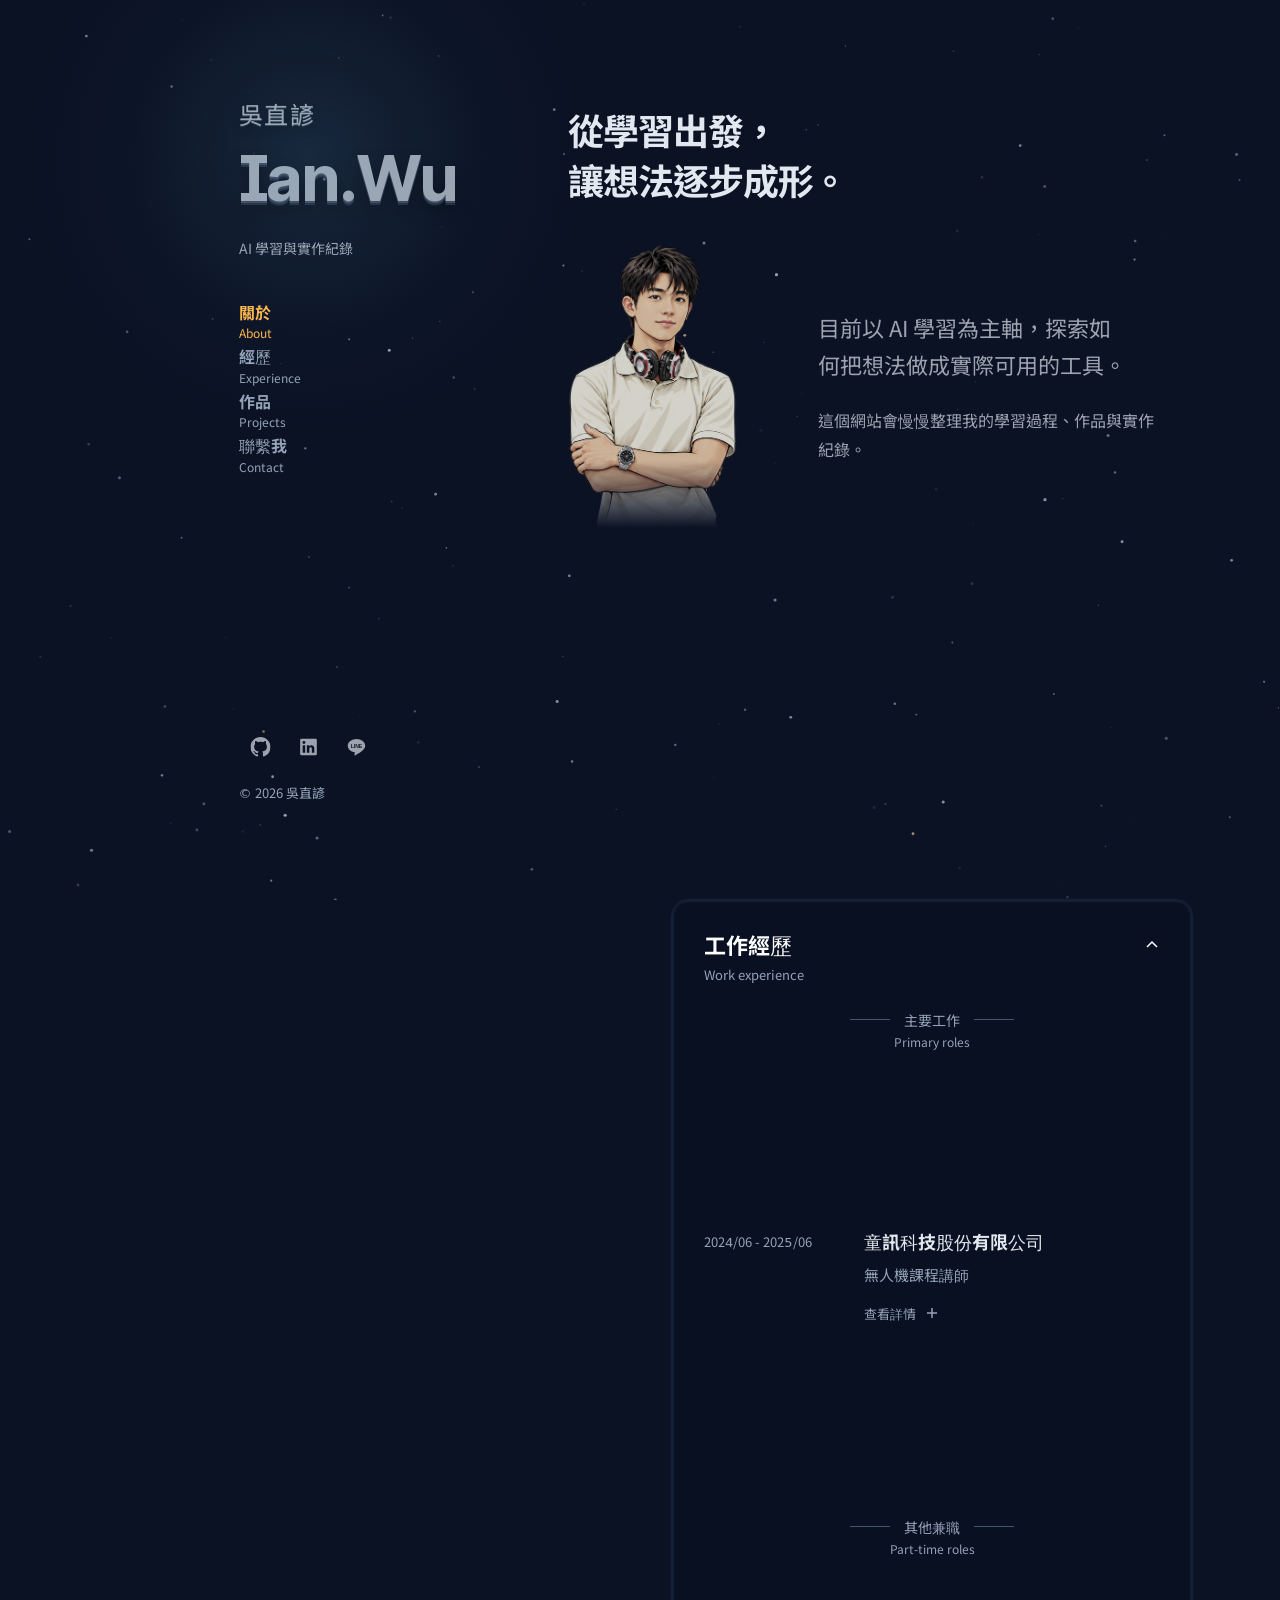
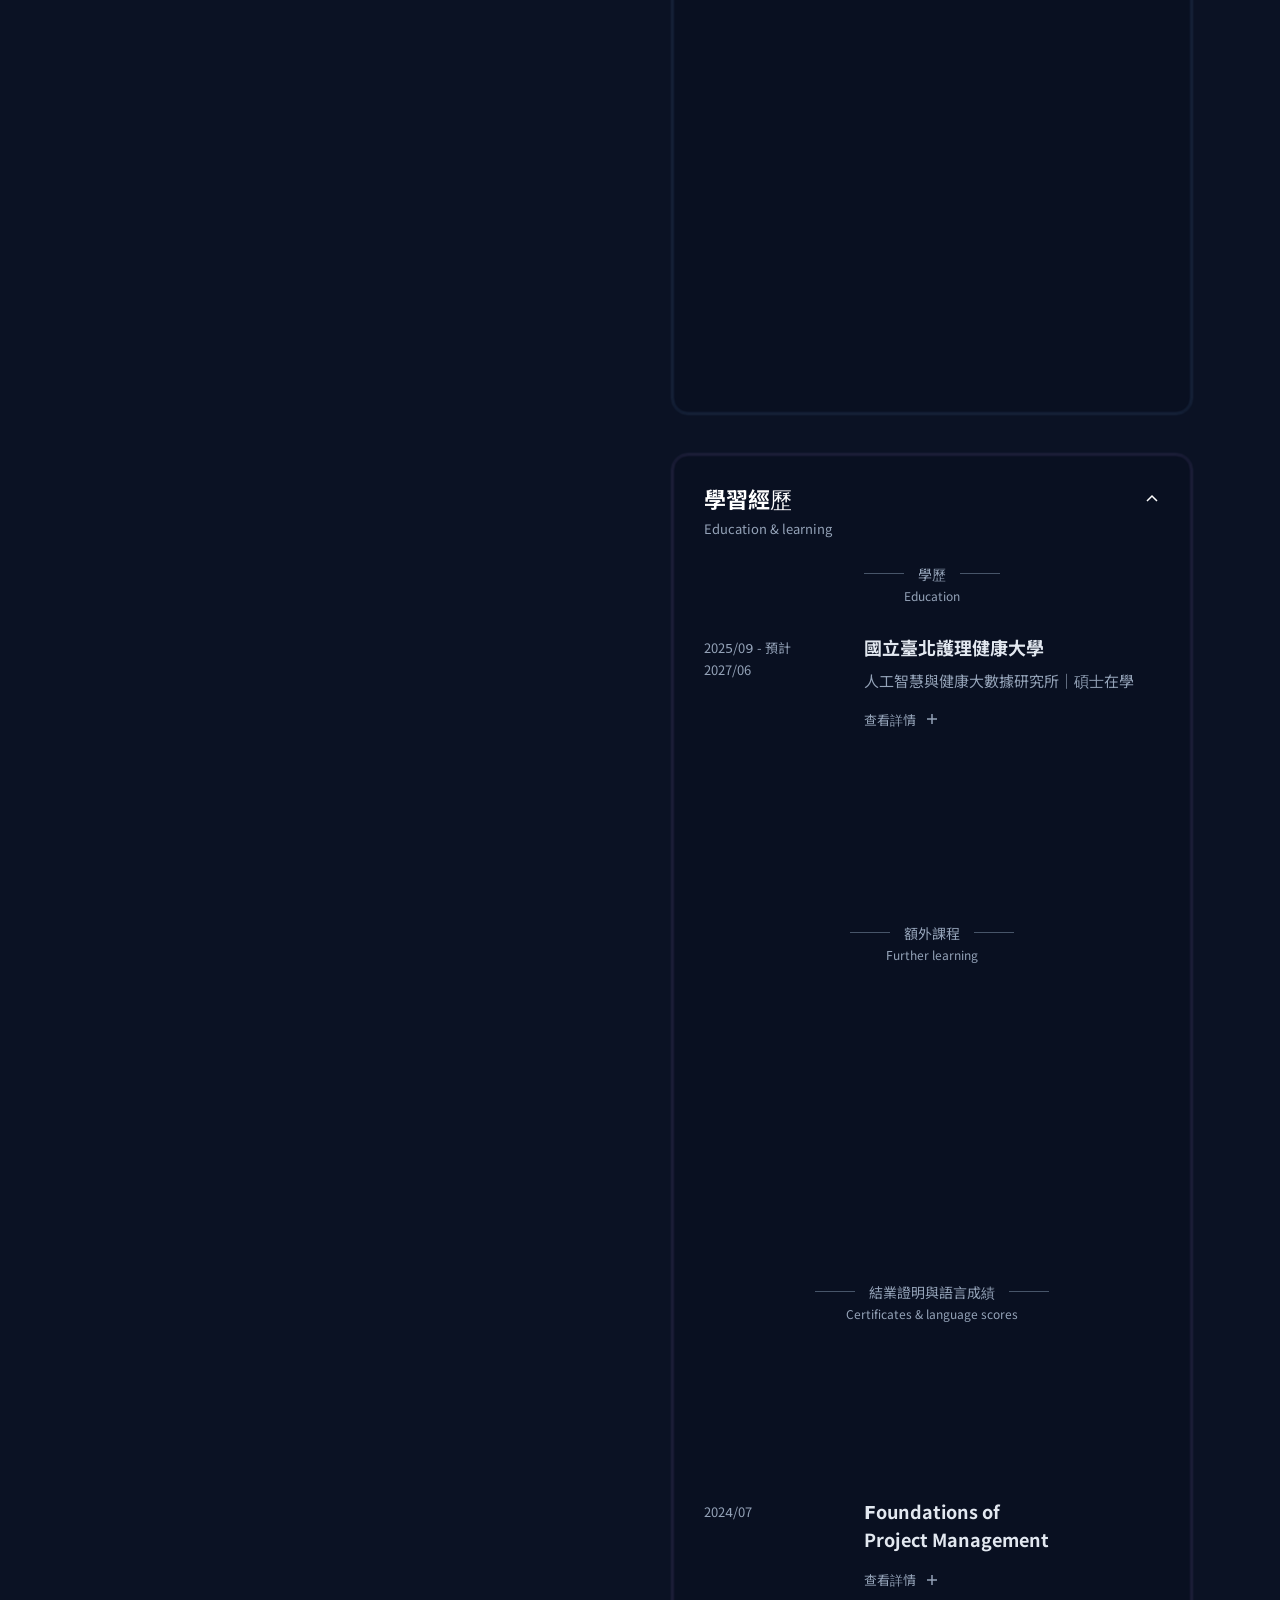
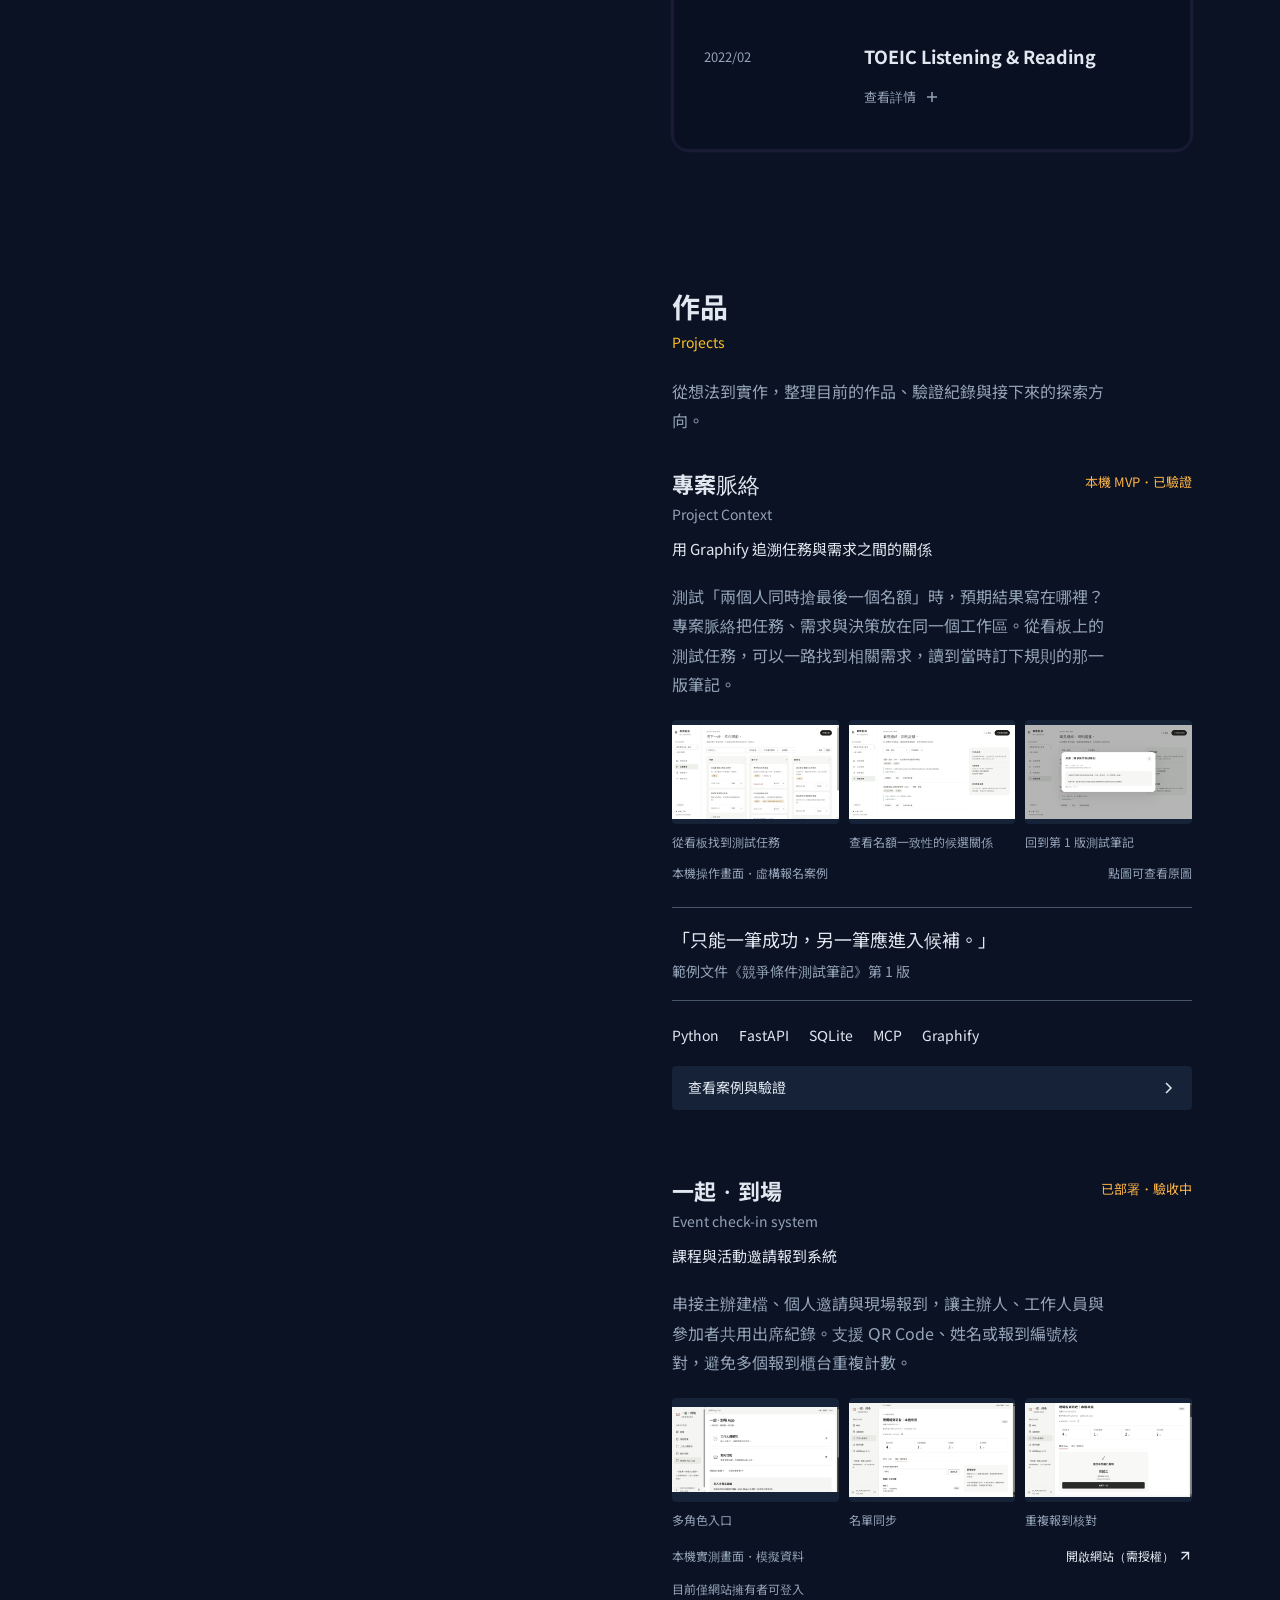
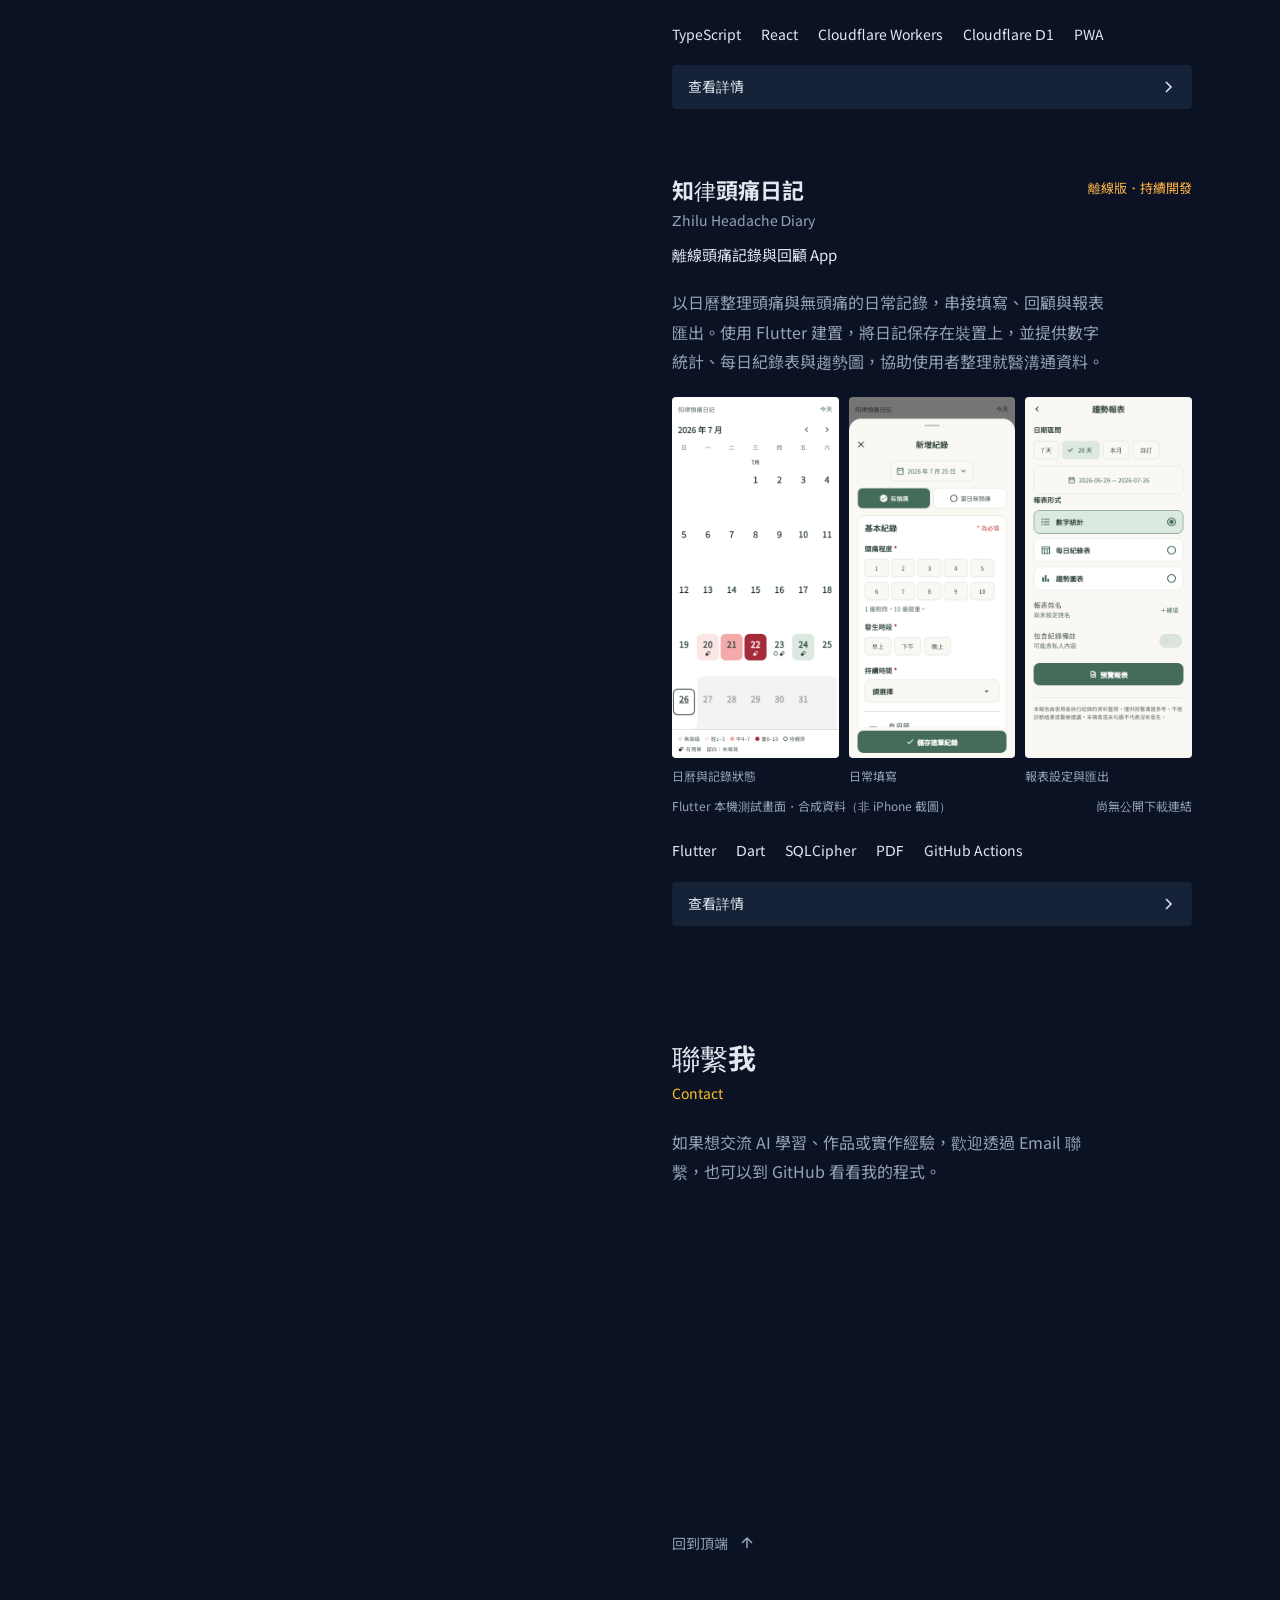
==== commit 49c51f4c: "Add swipeable project image galleries" ====
--- a/index.html
+++ b/index.html
@@ -4,8 +4,8 @@
 <meta charset="utf-8"><meta name="viewport" content="width=device-width,initial-scale=1,viewport-fit=cover">
 <meta name="theme-color" content="#0f172a"><meta name="description" content="吳直諺 Ian.Wu 的個人網站，整理 AI 學習、系統導入經歷與作品實作紀錄。">
 <title>吳直諺｜個人網站</title>
-<link rel="stylesheet" href="site.css?v=20261103-project-context">
-<script src="site.js?v=20261101-mobile-rwd" defer></script>
+<link rel="stylesheet" href="site.css?v=20261104-gallery">
+<script src="site.js?v=20261104-gallery" defer></script>
 <script src="starfield.js?v=20261101-no-star-controls" defer></script>
 </head>
 <body id="top">
@@ -23,5 +23,14 @@
 <footer><div class="mobile-footer"><div class="social-links" aria-label="社群連結"><a href="https://github.com/ian94305" aria-label="GitHub" target="_blank" rel="noopener noreferrer"><svg xmlns="http://www.w3.org/2000/svg" viewBox="0 0 16 16" fill="currentColor" class="h-6 w-6" aria-hidden="true"><path d="M8 0C3.58 0 0 3.58 0 8c0 3.54 2.29 6.53 5.47 7.59.4.07.55-.17.55-.38 0-.19-.01-.82-.01-1.49-2.01.37-2.53-.49-2.69-.94-.09-.23-.48-.94-.82-1.13-.28-.15-.68-.52-.01-.53.63-.01 1.08.58 1.23.82.72 1.21 1.87.87 2.33.66.07-.52.28-.87.51-1.07-1.78-.2-3.64-.89-3.64-3.95 0-.87.31-1.59.82-2.15-.08-.2-.36-1.02.08-2.12 0 0 .67-.21 2.2.82.64-.18 1.32-.27 2-.27.68 0 1.36.09 2 .27 1.53-1.04 2.2-.82 2.2-.82.44 1.1.16 1.92.08 2.12.51.56.82 1.27.82 2.15 0 3.07-1.87 3.75-3.65 3.95.29.25.54.73.54 1.48 0 1.07-.01 1.93-.01 2.2 0 .21.15.46.55.38A8.013 8.013 0 0016 8c0-4.42-3.58-8-8-8z"></path></svg></a><span class="social-pending" role="img" aria-label="LinkedIn（連結待補）" title="LinkedIn：連結待補"><svg xmlns="http://www.w3.org/2000/svg" viewBox="0 0 24 24" fill="currentColor" class="h-6 w-6" aria-hidden="true"><path d="M20.5 2h-17A1.5 1.5 0 002 3.5v17A1.5 1.5 0 003.5 22h17a1.5 1.5 0 001.5-1.5v-17A1.5 1.5 0 0020.5 2zM8 19H5v-9h3zM6.5 8.25A1.75 1.75 0 118.3 6.5a1.78 1.78 0 01-1.8 1.75zM19 19h-3v-4.74c0-1.42-.6-1.93-1.38-1.93A1.74 1.74 0 0013 14.19a.66.66 0 000 .14V19h-3v-9h2.9v1.3a3.11 3.11 0 012.7-1.4c1.55 0 3.36.86 3.36 3.66z"></path></svg></span><span class="social-pending" role="img" aria-label="LINE（連結待補）" title="LINE：連結待補"><svg xmlns="http://www.w3.org/2000/svg" viewBox="0 0 32 32" aria-hidden="true"><path fill="currentColor" d="M16 3C8.3 3 2 7.8 2 13.8c0 5.3 4.8 9.7 11.3 10.6l-.6 4.6c-.1.6.4.8.9.5 6.8-4 16.4-9.5 16.4-15.7C30 7.8 23.7 3 16 3Z"/><text x="16" y="17" text-anchor="middle" fill="#0f172a" font-family="Arial,sans-serif" font-weight="700" font-size="8">LINE</text></svg></span></div><p class="copyright">© 2026 吳直諺</p></div><a href="#top">回到頂端 <svg class="link-icon" viewBox="0 0 16 16" fill="none" stroke="currentColor" stroke-width="1.5" aria-hidden="true"><path d="M8 13V3M3 8l5-5 5 5"/></svg></a></footer>
 </main>
 </div>
+<dialog class="image-viewer" aria-labelledby="viewer-title">
+  <header><h2 id="viewer-title"></h2><button type="button" data-close autofocus>關閉</button></header>
+  <div class="viewer-track" tabindex="0" role="region" aria-label="作品圖片，可左右滑動"></div>
+  <div class="viewer-controls">
+    <button type="button" data-step="-1">上一張</button>
+    <div class="viewer-caption" role="status" aria-atomic="true"></div>
+    <button type="button" data-step="1">下一張</button>
+  </div>
+</dialog>
 <div class="torch-shade" aria-hidden="true" hidden></div>
 </body></html>
--- a/site.css
+++ b/site.css
@@ -469,3 +469,23 @@
  .mobile-about-actions a:first-child{color:LinkText}
  .scroll-fade{opacity:1!important}
 }
+
+/* One native snap point per image, including when a phone changes orientation. */
+.image-viewer{box-sizing:border-box;position:fixed;inset:0;margin:auto;width:min(100%,1120px);height:min(100dvh,900px);max-width:100%;max-height:100%;padding:16px;border:1px solid var(--line);background:var(--background);color:var(--text)}
+.image-viewer[open]{display:grid;grid-template-rows:auto minmax(0,1fr) auto;gap:12px}
+.image-viewer::backdrop{background:rgb(3 7 18 / .92)}
+.image-viewer header,.viewer-controls{display:flex;align-items:center;justify-content:space-between;gap:12px}
+.image-viewer h2{font-size:18px;margin:0}
+.image-viewer button{font:inherit;font-size:15px;color:var(--text);background:transparent;border:1px solid var(--line);padding:0 12px;min-height:44px;flex-shrink:0;cursor:pointer}
+.image-viewer button:focus-visible,.viewer-track:focus-visible{outline:2px solid var(--accent);outline-offset:2px}
+.image-viewer button[aria-disabled="true"]{color:var(--muted);opacity:.55;cursor:default}
+.viewer-track{display:flex;min-width:0;min-height:0;overflow-x:auto;overflow-y:hidden;scroll-snap-type:x mandatory;overscroll-behavior:contain;scrollbar-width:none}
+.viewer-track::-webkit-scrollbar{display:none}
+.viewer-track img{display:block;flex:0 0 100%;min-width:0;width:100%;height:100%;object-fit:contain;scroll-snap-align:start;scroll-snap-stop:always}
+.viewer-caption{text-align:center;font-size:15px;line-height:1.5}
+.viewer-caption small{display:block;color:var(--muted);font-variant-numeric:tabular-nums}
+html:has(.image-viewer[open]){overflow:hidden}
+@media(max-width:767px){
+ .image-viewer{width:100%;height:100dvh;border:0;padding:max(12px,env(safe-area-inset-top)) max(12px,env(safe-area-inset-right)) max(12px,env(safe-area-inset-bottom)) max(12px,env(safe-area-inset-left))}
+ .viewer-controls{gap:8px}
+}
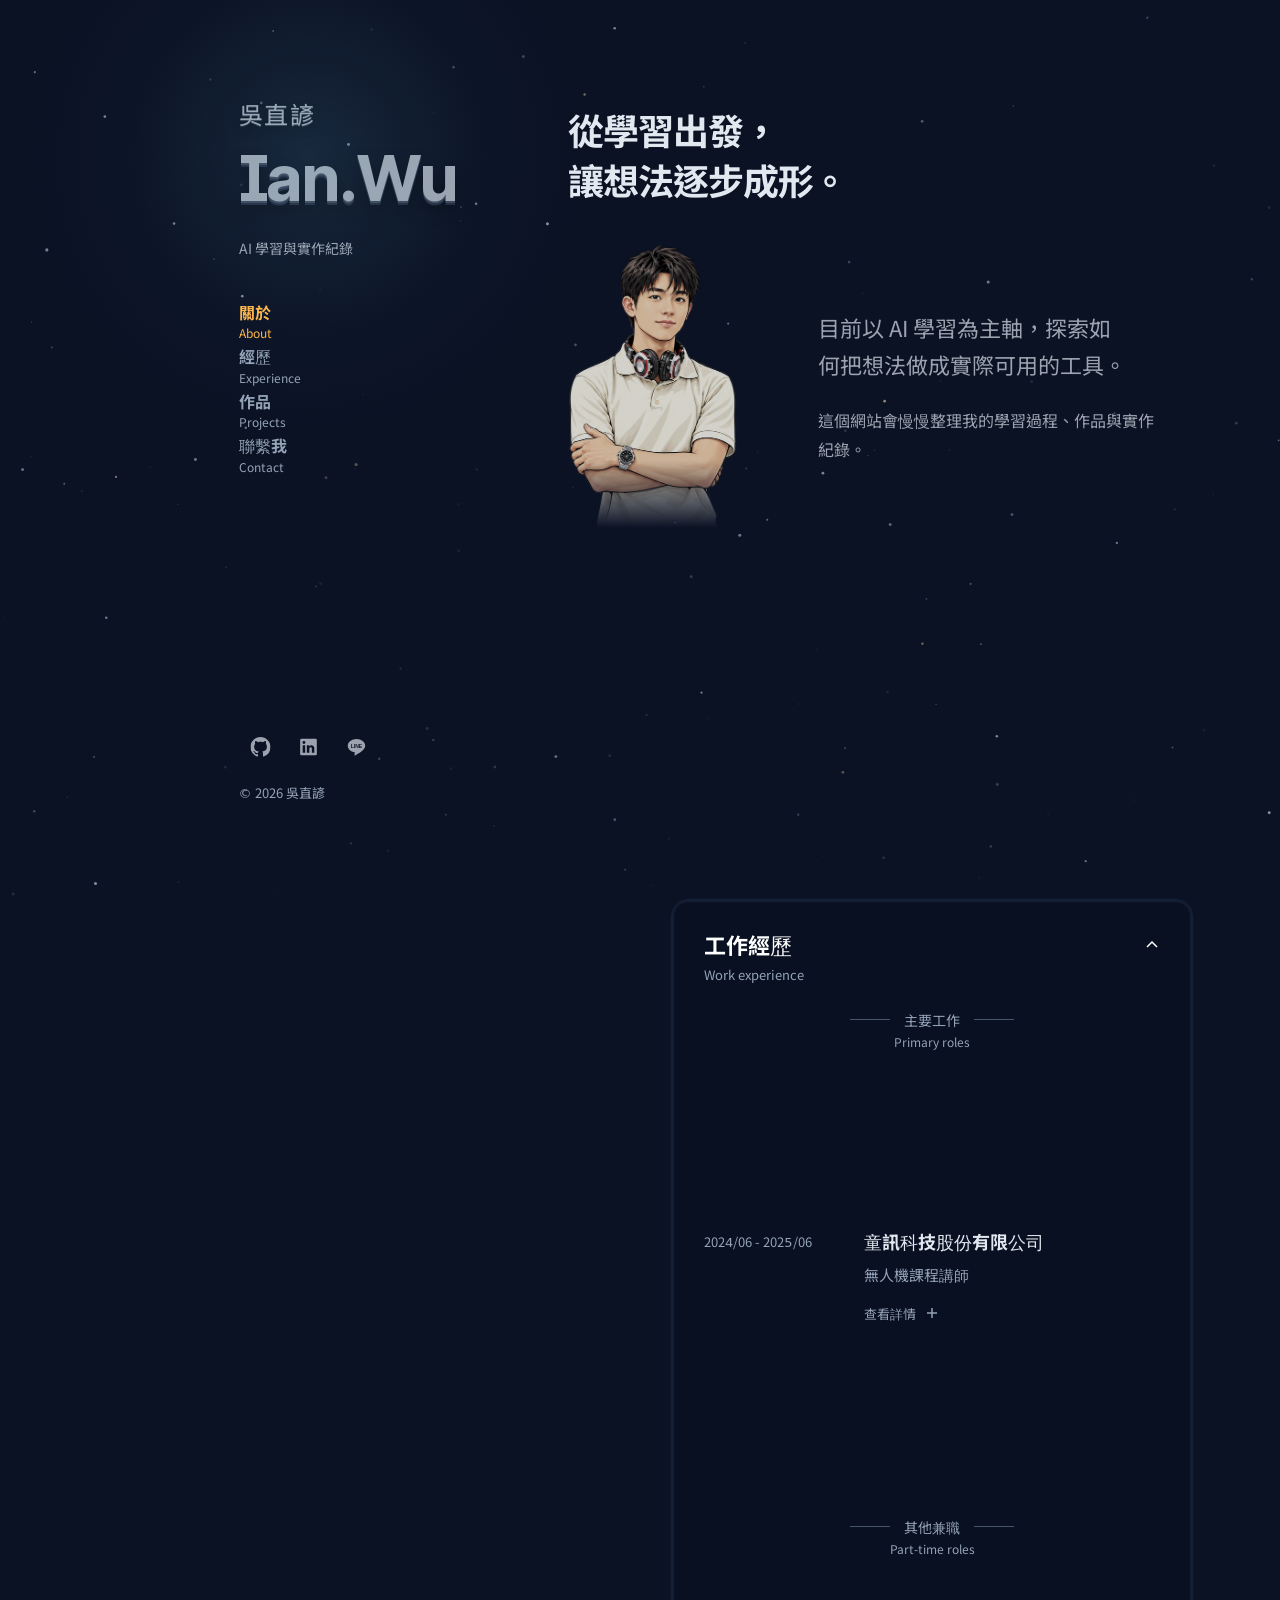
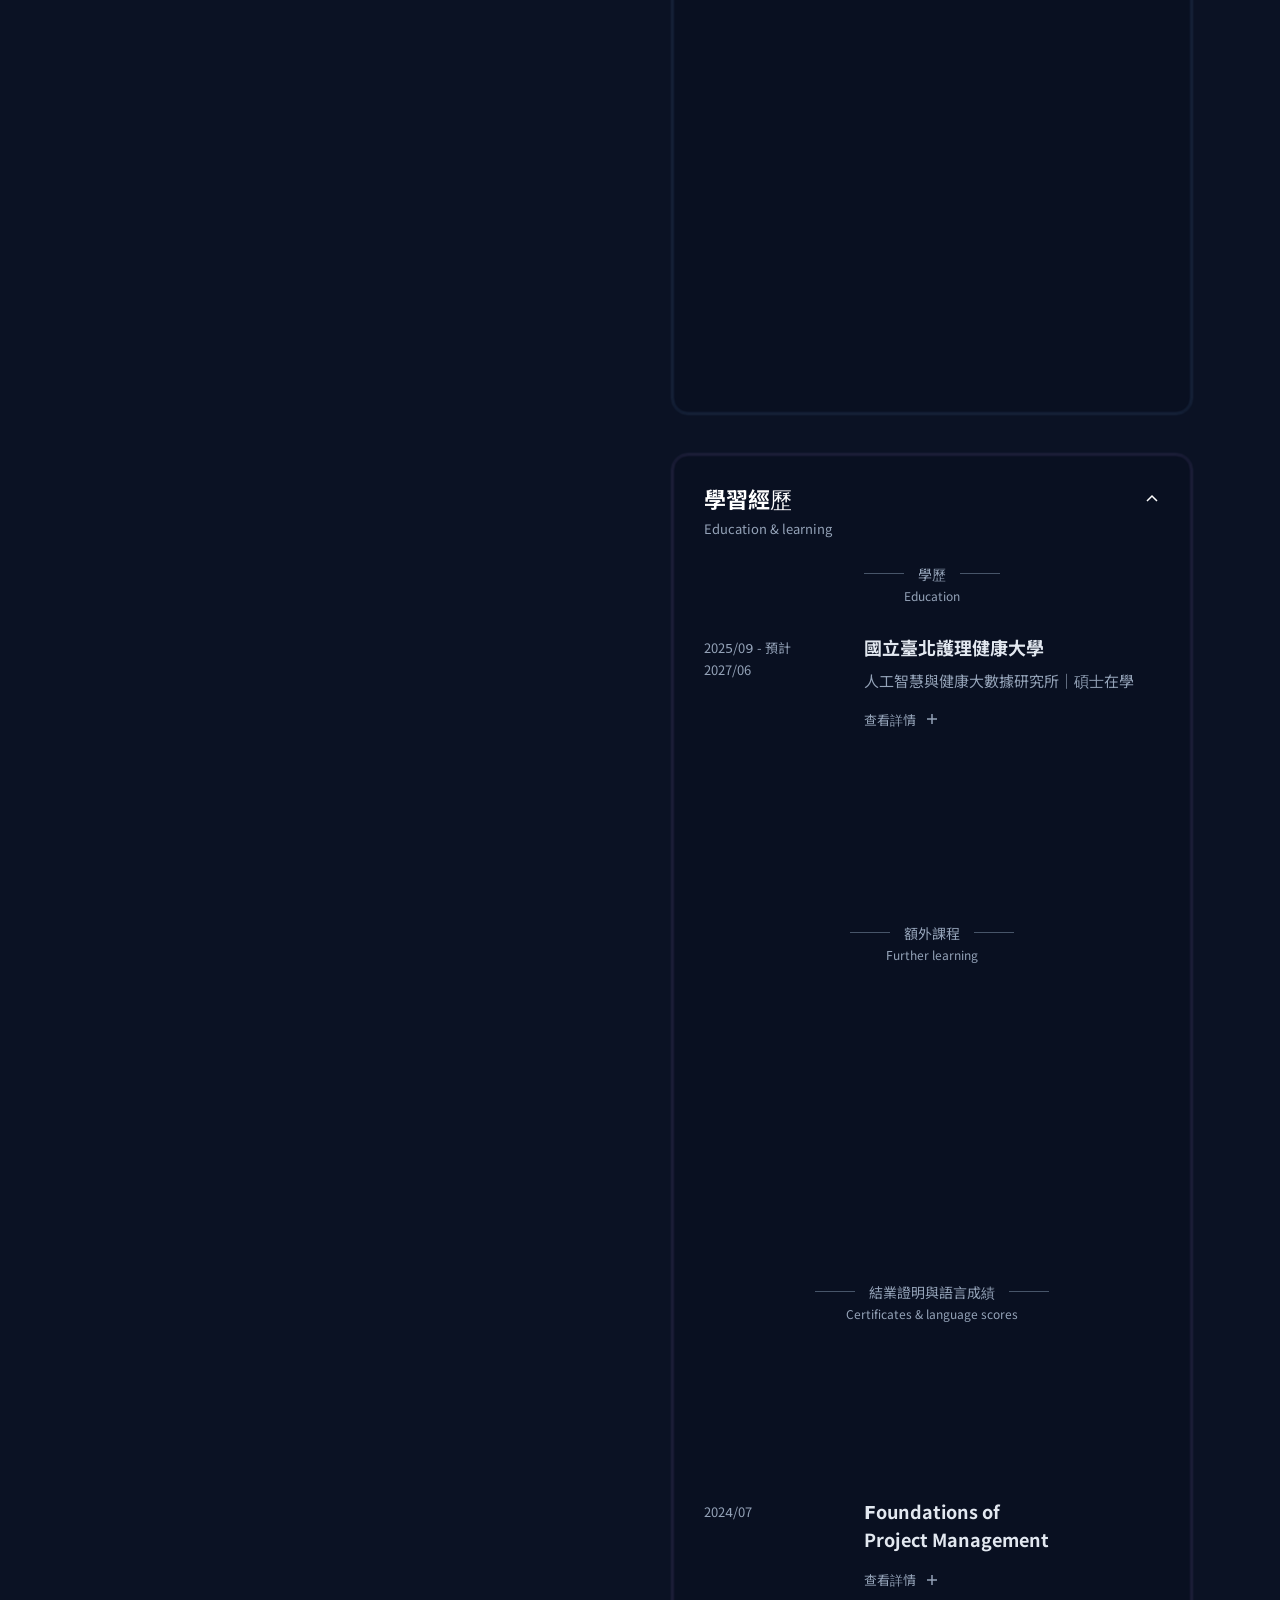
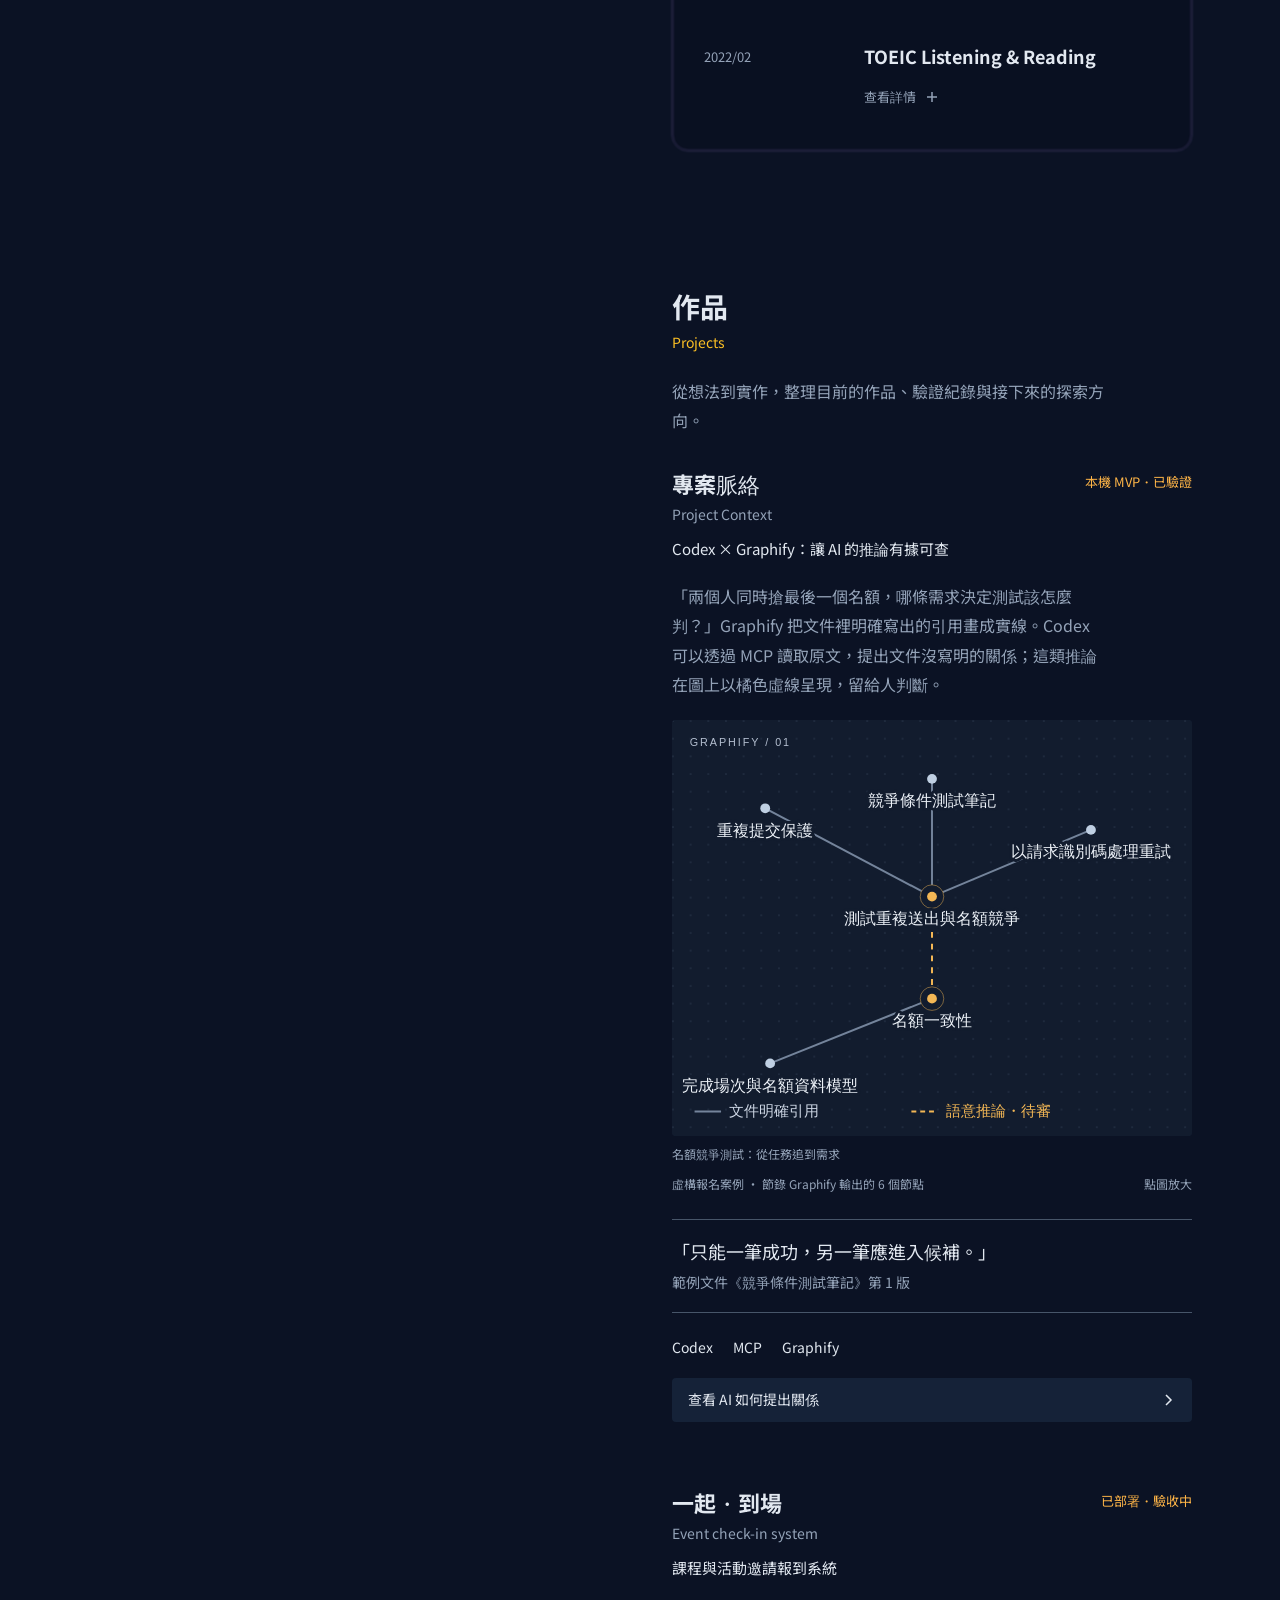
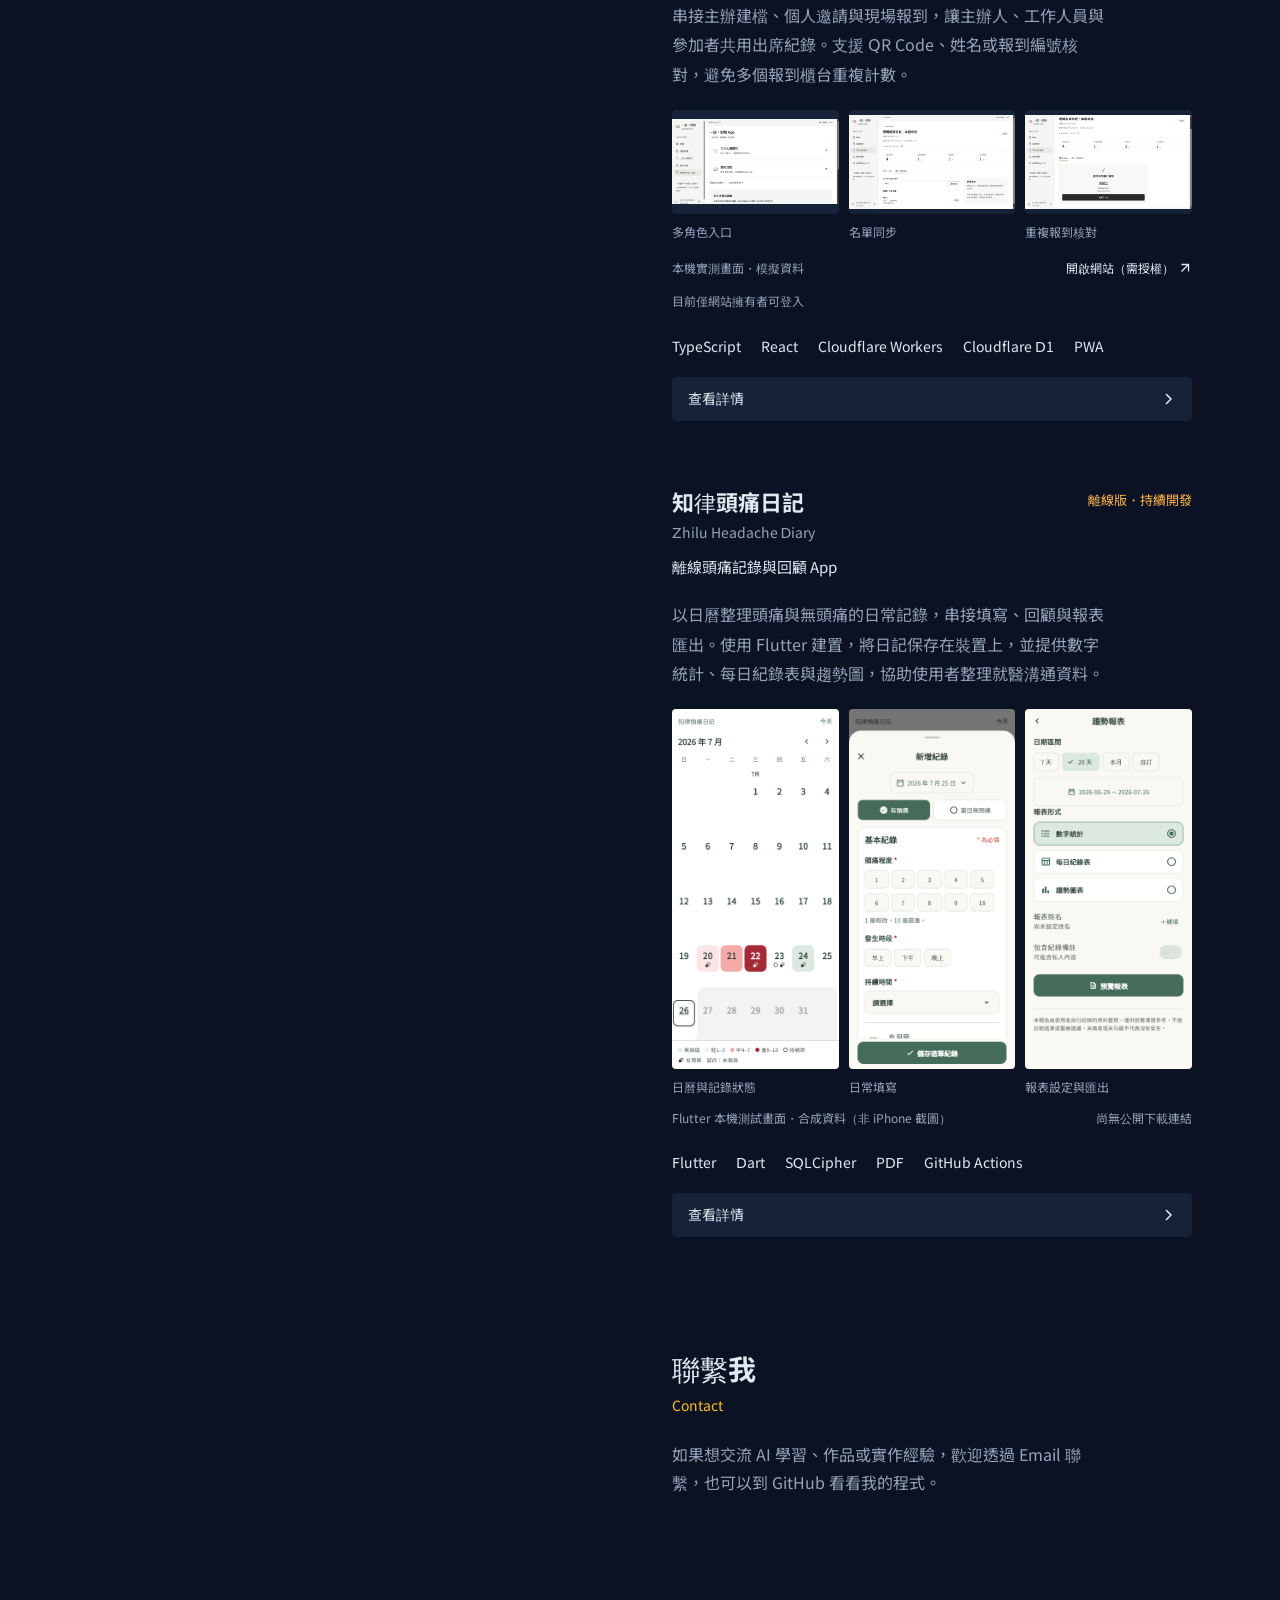
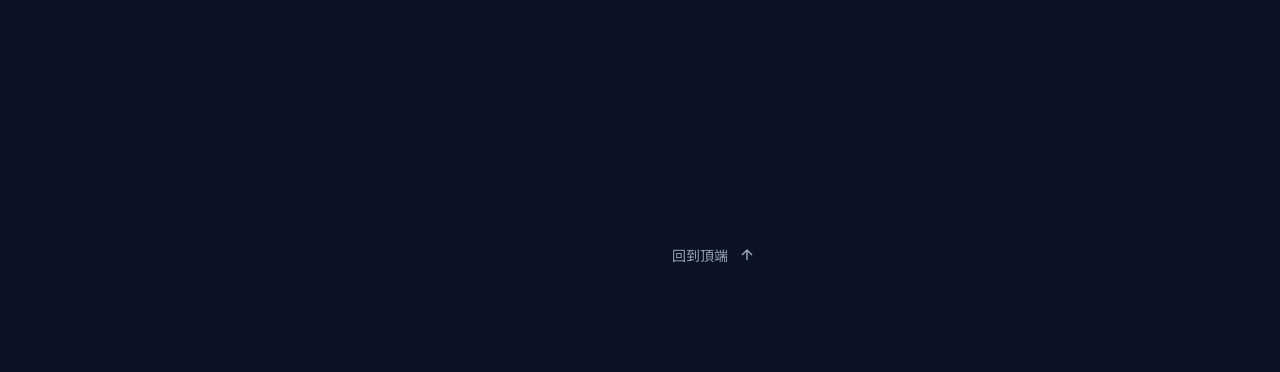
==== commit 5a6bfe2a: "Present Graphify and AI collaboration through knowledge graph" ====
--- a/index.html
+++ b/index.html
@@ -4,8 +4,8 @@
 <meta charset="utf-8"><meta name="viewport" content="width=device-width,initial-scale=1,viewport-fit=cover">
 <meta name="theme-color" content="#0f172a"><meta name="description" content="吳直諺 Ian.Wu 的個人網站，整理 AI 學習、系統導入經歷與作品實作紀錄。">
 <title>吳直諺｜個人網站</title>
-<link rel="stylesheet" href="site.css?v=20261104-gallery">
-<script src="site.js?v=20261104-gallery" defer></script>
+<link rel="stylesheet" href="site.css?v=20261104-graph">
+<script src="site.js?v=20261104-graph" defer></script>
 <script src="starfield.js?v=20261101-no-star-controls" defer></script>
 </head>
 <body id="top">
@@ -19,7 +19,7 @@
 <nav id="primary-nav" aria-label="主要導覽"><a href="#about" aria-current=location><span class="nav-line" aria-hidden="true"></span><span class="nav-label"><span class="label-zh">關於</span><span class="label-en" lang="en">About</span></span></a><div class="nav-group"><a href="#work-experience" aria-expanded="false" aria-controls="experience-nav" ><span class="nav-line" aria-hidden="true"></span><span class="nav-label"><span class="label-zh">經歷</span><span class="label-en" lang="en">Experience</span></span></a><div id="experience-nav" class="nav-branch" aria-hidden="true" inert><div class="nav-branch-clip"><ul class="nav-children"><li><a href="#work-experience"><span class="nav-label"><span class="label-zh">工作經歷</span><span class="label-en" lang="en">Work experience</span></span></a></li><li><a href="#learning-experience"><span class="nav-label"><span class="label-zh">學習經歷</span><span class="label-en" lang="en">Education &amp; learning</span></span></a></li></ul></div></div></div><a href="#projects" ><span class="nav-line" aria-hidden="true"></span><span class="nav-label"><span class="label-zh">作品</span><span class="label-en" lang="en">Projects</span></span></a><a href="#contact" ><span class="nav-line" aria-hidden="true"></span><span class="nav-label"><span class="label-zh">聯繫我</span><span class="label-en" lang="en">Contact</span></span></a></nav></div>
 <div class="identity-bottom"><div class="social-links" aria-label="社群連結"><a href="https://github.com/ian94305" aria-label="GitHub" target="_blank" rel="noopener noreferrer"><svg xmlns="http://www.w3.org/2000/svg" viewBox="0 0 16 16" fill="currentColor" class="h-6 w-6" aria-hidden="true"><path d="M8 0C3.58 0 0 3.58 0 8c0 3.54 2.29 6.53 5.47 7.59.4.07.55-.17.55-.38 0-.19-.01-.82-.01-1.49-2.01.37-2.53-.49-2.69-.94-.09-.23-.48-.94-.82-1.13-.28-.15-.68-.52-.01-.53.63-.01 1.08.58 1.23.82.72 1.21 1.87.87 2.33.66.07-.52.28-.87.51-1.07-1.78-.2-3.64-.89-3.64-3.95 0-.87.31-1.59.82-2.15-.08-.2-.36-1.02.08-2.12 0 0 .67-.21 2.2.82.64-.18 1.32-.27 2-.27.68 0 1.36.09 2 .27 1.53-1.04 2.2-.82 2.2-.82.44 1.1.16 1.92.08 2.12.51.56.82 1.27.82 2.15 0 3.07-1.87 3.75-3.65 3.95.29.25.54.73.54 1.48 0 1.07-.01 1.93-.01 2.2 0 .21.15.46.55.38A8.013 8.013 0 0016 8c0-4.42-3.58-8-8-8z"></path></svg></a><span class="social-pending" role="img" aria-label="LinkedIn（連結待補）" title="LinkedIn：連結待補"><svg xmlns="http://www.w3.org/2000/svg" viewBox="0 0 24 24" fill="currentColor" class="h-6 w-6" aria-hidden="true"><path d="M20.5 2h-17A1.5 1.5 0 002 3.5v17A1.5 1.5 0 003.5 22h17a1.5 1.5 0 001.5-1.5v-17A1.5 1.5 0 0020.5 2zM8 19H5v-9h3zM6.5 8.25A1.75 1.75 0 118.3 6.5a1.78 1.78 0 01-1.8 1.75zM19 19h-3v-4.74c0-1.42-.6-1.93-1.38-1.93A1.74 1.74 0 0013 14.19a.66.66 0 000 .14V19h-3v-9h2.9v1.3a3.11 3.11 0 012.7-1.4c1.55 0 3.36.86 3.36 3.66z"></path></svg></span><span class="social-pending" role="img" aria-label="LINE（連結待補）" title="LINE：連結待補"><svg xmlns="http://www.w3.org/2000/svg" viewBox="0 0 32 32" aria-hidden="true"><path fill="currentColor" d="M16 3C8.3 3 2 7.8 2 13.8c0 5.3 4.8 9.7 11.3 10.6l-.6 4.6c-.1.6.4.8.9.5 6.8-4 16.4-9.5 16.4-15.7C30 7.8 23.7 3 16 3Z"/><text x="16" y="17" text-anchor="middle" fill="#0f172a" font-family="Arial,sans-serif" font-weight="700" font-size="8">LINE</text></svg></span></div><p class="copyright">© 2026 吳直諺</p></div>
 </header>
-<main id="main" tabindex="-1"><section id="about" aria-label="關於" tabindex="-1"><div class="about-intro"><p class="about-headline"><span>從學習出發，</span><span>讓想法逐步成形。</span></p><div class="about-profile"><figure class="about-portrait"><img src="assets/ian-portrait-comic-20261101.png" alt="Ian.Wu 戴著耳機、雙手交叉的漫畫風人像" width="1024" height="673" decoding="async"></figure><div class="about-copy"><p>目前以 AI 學習為<span class="keep-word">主軸</span>，探索如何把想法做成實際可用的工具。</p><p>這個網站會慢慢整理我的學習過程、作品與實作紀錄。</p></div></div><div class="mobile-about-actions"><a href="#projects">查看作品<svg viewBox="0 0 16 16" fill="none" stroke="currentColor" stroke-width="1.5" aria-hidden="true"><path d="M3 8h10M8 3l5 5-5 5"/></svg></a><a href="#contact">聯繫我</a></div></div></section><section id="experience" aria-label="經歷" tabindex="-1"><div class="experience-timeline"><section class="experience-group" id="work-experience" aria-labelledby="heading-work-experience" tabindex="-1"><h2 id="heading-work-experience"><button class="timeline-toggle" type="button" aria-expanded="true" aria-controls="details-work-experience" disabled><span class="heading-pair"><span class="label-zh">工作經歷</span><span class="label-en" lang="en">Work experience</span></span><svg class="timeline-chevron" viewBox="0 0 16 16" fill="none" stroke="currentColor" stroke-width="1.5" aria-hidden="true"><path d="m3 6 5 5 5-5"/></svg></button></h2><div class="timeline-details" id="details-work-experience"><div class="timeline-details-clip"><section class="experience-category"><h3><span class="heading-pair"><span class="label-zh">主要工作</span><span class="label-en" lang="en">Primary roles</span></span></h3><div class="category-entries"><article class="entry"><p class="entry-period">2025/07 - 至今</p><div><h4>金旭資訊股份有限公司</h4><p class="entry-subtitle">ERP 系統導入顧問</p><details class="entry-more"><summary><span class="more-closed">查看詳情</span><span class="more-open">收合詳情</span><span class="sr-only">：金旭資訊股份有限公司</span><svg class="disclosure-icon" viewBox="0 0 16 16" fill="none" stroke="currentColor" stroke-width="1.5" aria-hidden="true"><path d="M3 8h10"/><path class="plus-stem" d="M8 3v10"/></svg></summary><div class="entry-description"><ul class=entry-points><li>參與 ERP 系統導入，涵蓋人事薪資、進銷存及發票申報；與客戶管理者及使用者釐清需求、跨部門流程與資料交接，提出導入方案及流程調整建議。</li><li>依需求設定系統功能、欄位對應及資料匯入／匯出，執行資料驗證與問題排查，協同工程部處理問題，參與教育訓練、文件準備及上線後支援。</li><li>代表案例：協助約 100 人薪資系統正式上線，完成首月薪資結算與全員核對，釐清或修正差異。</li></ul></div></details></div></article><article class="entry"><p class="entry-period">2024/06 - 2025/06</p><div><h4>童訊科技股份有限公司</h4><p class="entry-subtitle">無人機課程講師</p><details class="entry-more"><summary><span class="more-closed">查看詳情</span><span class="more-open">收合詳情</span><span class="sr-only">：童訊科技股份有限公司</span><svg class="disclosure-icon" viewBox="0 0 16 16" fill="none" stroke="currentColor" stroke-width="1.5" aria-hidden="true"><path d="M3 8h10"/><path class="plus-stem" d="M8 3v10"/></svg></summary><div class="entry-description"><ul class=entry-points><li>規劃國中生無人機課程教案，進行課堂教學與操作指導。</li><li>提供無人機競賽指導，將技術操作轉化為學生可理解的學習步驟。</li></ul></div></details></div></article><article class="entry"><p class="entry-period">2023/04 - 2024/07</p><div><h4>資達科技股份有限公司</h4><p class="entry-subtitle">系統客服人員</p><details class="entry-more"><summary><span class="more-closed">查看詳情</span><span class="more-open">收合詳情</span><span class="sr-only">：資達科技股份有限公司</span><svg class="disclosure-icon" viewBox="0 0 16 16" fill="none" stroke="currentColor" stroke-width="1.5" aria-hidden="true"><path d="M3 8h10"/><path class="plus-stem" d="M8 3v10"/></svg></summary><div class="entry-description"><ul class=entry-points><li>監控電子公文系統，回應使用者諮詢、彙整回饋並進行問題初步排解。</li><li>執行資料庫排查及例行報表製作，陪同業務提供售前技術支援。</li></ul></div></details></div></article></div></section><section class="experience-category"><h3><span class="heading-pair"><span class="label-zh">其他兼職</span><span class="label-en" lang="en">Part-time roles</span></span></h3><div class="category-entries"><article class="entry"><p class="entry-period">2024/07 - 至今</p><div><h4>台灣腦中風學會</h4><p class="entry-subtitle">IT 支援</p><p>電腦、網路及周邊設備排查；研討會視訊與現場技術支援。</p></div></article><article class="entry"><p class="entry-period">2022 - 2024</p><div><h4>英文家教</h4><p>個別指導兩名國中生，協助課業、段考及會考英文準備。</p></div></article><article class="entry"><p class="entry-period"></p><div><h4>展場與活動兼職</h4><p>展場銷售、顧客接待、活動執行與設備管理。</p></div></article></div></section></div></div></section><section class="experience-group" id="learning-experience" aria-labelledby="heading-learning-experience" tabindex="-1"><h2 id="heading-learning-experience"><button class="timeline-toggle" type="button" aria-expanded="true" aria-controls="details-learning-experience" disabled><span class="heading-pair"><span class="label-zh">學習經歷</span><span class="label-en" lang="en">Education &amp; learning</span></span><svg class="timeline-chevron" viewBox="0 0 16 16" fill="none" stroke="currentColor" stroke-width="1.5" aria-hidden="true"><path d="m3 6 5 5 5-5"/></svg></button></h2><div class="timeline-details" id="details-learning-experience"><div class="timeline-details-clip"><section class="experience-category"><h3><span class="heading-pair"><span class="label-zh">學歷</span><span class="label-en" lang="en">Education</span></span></h3><div class="category-entries"><article class="entry"><p class="entry-period">2025/09 - 預計 2027/06</p><div><h4>國立臺北護理健康大學</h4><p class="entry-subtitle">人工智慧與健康大數據研究所｜碩士在學</p><details class="entry-more"><summary><span class="more-closed">查看詳情</span><span class="more-open">收合詳情</span><span class="sr-only">：國立臺北護理健康大學</span><svg class="disclosure-icon" viewBox="0 0 16 16" fill="none" stroke="currentColor" stroke-width="1.5" aria-hidden="true"><path d="M3 8h10"/><path class="plus-stem" d="M8 3v10"/></svg></summary><div class="entry-description"><p>以人工智慧與健康大數據為兩大發展主軸，結合資訊科技與生醫健康領域。課程涵蓋資料科學、機器學習、健康數據分析與資料探勘，重視理論、實作及健康照護情境中的應用。</p></div></details></div></article><article class="entry"><p class="entry-period">2021/06 畢業</p><div><h4>淡江大學</h4><p class="entry-subtitle">資訊與圖書館學系｜文學學士</p><details class="entry-more"><summary><span class="more-closed">查看詳情</span><span class="more-open">收合詳情</span><span class="sr-only">：淡江大學</span><svg class="disclosure-icon" viewBox="0 0 16 16" fill="none" stroke="currentColor" stroke-width="1.5" aria-hidden="true"><path d="M3 8h10"/><path class="plus-stem" d="M8 3v10"/></svg></summary><div class="entry-description"><p>以圖書館學為基礎，結合資訊科學、多媒體科技與出版傳播。課程涵蓋資訊組織、資訊檢索、數位典藏與資訊系統應用，著重資訊資源的蒐集、整理、保存、管理與利用。</p></div></details></div></article></div></section><section class="experience-category"><h3><span class="heading-pair"><span class="label-zh">額外課程</span><span class="label-en" lang="en">Further learning</span></span></h3><div class="category-entries"><article class="entry"><p class="entry-period">2023/03/05 - 2023/03/19</p><div><h4>Node.js 與 MongoDB 網頁後端開發</h4><p class="entry-subtitle">國立臺灣大學資訊系統訓練班</p><details class="entry-more"><summary><span class="more-closed">查看詳情</span><span class="more-open">收合詳情</span><span class="sr-only">：Node.js 與 MongoDB 網頁後端開發</span><svg class="disclosure-icon" viewBox="0 0 16 16" fill="none" stroke="currentColor" stroke-width="1.5" aria-hidden="true"><path d="M3 8h10"/><path class="plus-stem" d="M8 3v10"/></svg></summary><div class="entry-description"><ul class=entry-points><li>完成非學分進修課程，學習 Node.js、MongoDB 與 Express。</li><li>練習 RESTful API 與資料庫操作，建立網頁後端開發基礎。</li></ul></div></details></div></article><article class="entry"><p class="entry-period">2022/10/07 - 2022/12/19</p><div><h4>Fintech AI 金融與行銷大數據養成班</h4><p class="entry-subtitle">工業技術研究院｜357 小時</p><details class="entry-more"><summary><span class="more-closed">查看詳情</span><span class="more-open">收合詳情</span><span class="sr-only">：Fintech AI 金融與行銷大數據養成班</span><svg class="disclosure-icon" viewBox="0 0 16 16" fill="none" stroke="currentColor" stroke-width="1.5" aria-hidden="true"><path d="M3 8h10"/><path class="plus-stem" d="M8 3v10"/></svg></summary><div class="entry-description"><ul class=entry-points><li>完成培訓，學習 Python、AI 模型與資料分析。</li><li>透過金融及行銷案例理解資料分析應用，連結資料處理與業務情境。</li></ul></div></details></div></article></div></section><section class="experience-category"><h3><span class="heading-pair"><span class="label-zh">結業證明與語言成績</span><span class="label-en" lang="en">Certificates &amp; language scores</span></span></h3><div class="category-entries"><article class="entry"><p class="entry-period">2024/07</p><div><h4>AWS Cloud Practitioner Essentials</h4><details class="entry-more"><summary><span class="more-closed">查看詳情</span><span class="more-open">收合詳情</span><span class="sr-only">：AWS Cloud Practitioner Essentials</span><svg class="disclosure-icon" viewBox="0 0 16 16" fill="none" stroke="currentColor" stroke-width="1.5" aria-hidden="true"><path d="M3 8h10"/><path class="plus-stem" d="M8 3v10"/></svg></summary><div class="entry-description"><p>課程結業。</p></div></details></div></article><article class="entry"><p class="entry-period">2024/07</p><div><h4>Foundations of Project Management</h4><details class="entry-more"><summary><span class="more-closed">查看詳情</span><span class="more-open">收合詳情</span><span class="sr-only">：Foundations of Project Management</span><svg class="disclosure-icon" viewBox="0 0 16 16" fill="none" stroke="currentColor" stroke-width="1.5" aria-hidden="true"><path d="M3 8h10"/><path class="plus-stem" d="M8 3v10"/></svg></summary><div class="entry-description"><p>Google／Coursera 單門課程。</p></div></details></div></article><article class="entry"><p class="entry-period">2022/02</p><div><h4>TOEIC Listening &amp; Reading</h4><details class="entry-more"><summary><span class="more-closed">查看詳情</span><span class="more-open">收合詳情</span><span class="sr-only">：TOEIC Listening &amp; Reading</span><svg class="disclosure-icon" viewBox="0 0 16 16" fill="none" stroke="currentColor" stroke-width="1.5" aria-hidden="true"><path d="M3 8h10"/><path class="plus-stem" d="M8 3v10"/></svg></summary><div class="entry-description"><p>895 / 990 分。</p></div></details></div></article></div></section></div></div></section></div></section><section id="projects" aria-labelledby="heading-projects" tabindex="-1"><h2 class="section-heading" id="heading-projects"><span class="heading-pair"><span class="label-zh">作品</span><span class="label-en" lang="en">Projects</span></span></h2><p class=section-intro>從想法到實作，整理目前的作品、驗證紀錄與接下來的探索方向。</p><div class="project-list"><article class="entry project-entry" id="project-graphify" aria-label="專案脈絡"><header class="project-heading"><h3><span class="heading-pair"><span class="label-zh">專案脈絡</span><span class="label-en" lang="en">Project Context</span></span></h3><p class="project-status">本機 MVP・已驗證</p></header><p class="project-subtitle">用 Graphify 追溯任務與需求之間的關係</p><p class="project-description">測試「兩個人同時搶最後一個名額」時，預期結果寫在哪裡？專案脈絡把任務、需求與決策放在同一個工作區。從看板上的測試任務，可以一路找到相關需求，讀到當時訂下規則的那一版筆記。</p><div class="project-previews has-images" role="group" aria-label="專案脈絡展示畫面"><figure class="project-preview-image"><a href="assets/context-board.png" target="_blank" rel="noopener" aria-label="檢視專案脈絡：從看板找到測試任務截圖（另開分頁）"><img src="assets/context-board.png" alt="虛構報名專案的任務看板，列出測試重複送出與名額競爭等工作" loading="lazy" decoding="async"></a><figcaption><span>從看板找到測試任務</span><span class="preview-count">1 / 3</span></figcaption></figure><figure class="project-preview-image"><a href="assets/context-relations.png" target="_blank" rel="noopener" aria-label="檢視專案脈絡：查看名額一致性的候選關係截圖（另開分頁）"><img src="assets/context-relations.png" alt="關係探索以名額一致性為中心，展示明確連結、待確認的推導與分析結果" loading="lazy" decoding="async"></a><figcaption><span>查看名額一致性的候選關係</span><span class="preview-count">2 / 3</span></figcaption></figure><figure class="project-preview-image"><a href="assets/context-source.png" target="_blank" rel="noopener" aria-label="檢視專案脈絡：回到第 1 版測試筆記截圖（另開分頁）"><img src="assets/context-source.png" alt="競爭條件測試筆記的來源視窗，顯示版本 1、原文與行號" loading="lazy" decoding="async"></a><figcaption><span>回到第 1 版測試筆記</span><span class="preview-count">3 / 3</span></figcaption></figure></div><div class="project-availability"><span>本機操作畫面・虛構報名案例</span><span>點圖可查看原圖</span></div><figure class="project-source-quote"><blockquote>「只能一筆成功，另一筆應進入候補。」</blockquote><figcaption>範例文件《競爭條件測試筆記》第 1 版</figcaption></figure><ul class="project-focus" aria-label="使用技術"><li>Python</li><li>FastAPI</li><li>SQLite</li><li>MCP</li><li>Graphify</li></ul><details class="project-plan"><summary><span class="plan-closed">查看案例與驗證</span><span class="plan-open">收合詳情</span><span class="sr-only">：專案脈絡</span><svg viewBox="0 0 16 16" fill="none" stroke="currentColor" stroke-width="1.5" aria-hidden="true"><path d="m6 3 5 5-5 5"/></svg></summary><div class="project-plan-content"><p>最後一個名額，如何回到驗收依據？</p><ul><li>從「測試重複送出與名額競爭」任務進入關係探索，可以找到「名額一致性」需求。這條範例推導保留待審狀態，讓審核者先閱讀它引用的測試筆記。</li><li>Graphify 將選取的任務與文件建圖、分群。明確引用可直接從文件辨識，語意推導則由 Codex 透過 MCP 提交，須附上可核對的版本與摘錄。</li><li>使用者可接受或拒絕候選關係。文件修改後，舊關係標為待更新，讓下次回顧時知道哪些依據需要重查。</li><li>驗證使用 12 份虛構中文文件與 6 個任務，分析產生 18 個節點、13 條圖譜邊。10 項自動測試通過，另以 MCP 實測附來源的推導可完成分析並保留待審狀態。</li></ul></div></details></article><article class="entry project-entry" id="project-together-checkin" aria-label="一起・到場"><header class="project-heading"><h3><span class="heading-pair"><span class="label-zh">一起・到場</span><span class="label-en" lang="en">Event check-in system</span></span></h3><p class="project-status">已部署・驗收中</p></header><p class="project-subtitle">課程與活動邀請報到系統</p><p class="project-description">串接主辦建檔、個人邀請與現場報到，讓主辦人、工作人員與參加者共用出席紀錄。支援 QR Code、姓名或報到編號核對，避免多個報到櫃台重複計數。</p><div class="project-previews has-images" role="group" aria-label="一起・到場展示畫面"><figure class="project-preview-image"><a href="assets/together-app.png" target="_blank" rel="noopener" aria-label="檢視一起・到場：多角色入口截圖（另開分頁）"><img src="assets/together-app.png" alt="一起・到場的本機 App 入口，提供工作人員報到、我的活動與邀請入口" loading="lazy" decoding="async"></a><figcaption><span>多角色入口</span><span class="preview-count">1 / 3</span></figcaption></figure><figure class="project-preview-image"><a href="assets/together-roster.png" target="_blank" rel="noopener" aria-label="檢視一起・到場：名單同步截圖（另開分頁）"><img src="assets/together-roster.png" alt="工作人員查找模擬參加者，名單已同步顯示報到狀態" loading="lazy" decoding="async"></a><figcaption><span>名單同步</span><span class="preview-count">2 / 3</span></figcaption></figure><figure class="project-preview-image"><a href="assets/together-checkin.png" target="_blank" rel="noopener" aria-label="檢視一起・到場：重複報到核對截圖（另開分頁）"><img src="assets/together-checkin.png" alt="以模擬資料驗證 QR 重複報到時，系統顯示這位參加者已報到" loading="lazy" decoding="async"></a><figcaption><span>重複報到核對</span><span class="preview-count">3 / 3</span></figcaption></figure></div><div class="project-availability"><span>本機實測畫面・模擬資料</span><a class="project-website" href="https://ian-course-registration.ianianwuwu.chatgpt.site/app" target="_blank" rel="noopener noreferrer"><span>開啟網站（需授權）</span><svg class="link-icon" viewBox="0 0 16 16" fill="none" stroke="currentColor" stroke-width="1.5" aria-hidden="true"><path d="M4 12 12 4M4 4h8v8"/></svg></a></div><p class="project-access">目前僅網站擁有者可登入</p><ul class="project-focus" aria-label="使用技術"><li>TypeScript</li><li>React</li><li>Cloudflare Workers</li><li>Cloudflare D1</li><li>PWA</li></ul><details class="project-plan"><summary><span class="plan-closed">查看詳情</span><span class="plan-open">收合詳情</span><span class="sr-only">：一起・到場</span><svg viewBox="0 0 16 16" fill="none" stroke="currentColor" stroke-width="1.5" aria-hidden="true"><path d="m6 3 5 5-5 5"/></svg></summary><div class="project-plan-content"><p>功能與驗證</p><ul><li>主辦人：建立與發布活動、匯入 CSV 名單、產生個人邀請、核准工作人員、查看統計及匯出紀錄。</li><li>工作人員：申請加入活動，經核准後以 QR、姓名或編號查找並確認出席；同名者須核對報到編號。</li><li>參加者：領取個人邀請，管理多場活動，查看活動資訊並出示或下載個人 QR。</li><li>本機驗證：40 個並行請求對同一人報到，最終僅計入 1 筆出席；核心功能與 PWA 共 50 項自動測試通過。</li><li>本機三帳號瀏覽器實測：一次測試中，另一工作人員的名單在 1.51 秒後更新，主辦 Dashboard 在 2.72 秒後更新。</li></ul><p class="project-limitations">待驗收：iPhone／Android 主畫面安裝、實體相機互掃，以及正式站不同帳號間的協作。</p></div></details></article><article class="entry project-entry" id="project-zhilu-diary" aria-label="知律頭痛日記"><header class="project-heading"><h3><span class="heading-pair"><span class="label-zh">知律頭痛日記</span><span class="label-en" lang="en">Zhilu Headache Diary</span></span></h3><p class="project-status">離線版・持續開發</p></header><p class="project-subtitle">離線頭痛記錄與回顧 App</p><p class="project-description">以日曆整理頭痛與無頭痛的日常記錄，串接填寫、回顧與報表匯出。使用 Flutter 建置，將日記保存在裝置上，並提供數字統計、每日紀錄表與趨勢圖，協助使用者整理就醫溝通資料。</p><div class="project-previews has-images is-portrait" role="group" aria-label="知律頭痛日記展示畫面"><figure class="project-preview-image"><a href="assets/zhilu-calendar.png" target="_blank" rel="noopener" aria-label="檢視知律頭痛日記：日曆與記錄狀態截圖（另開分頁）"><img src="assets/zhilu-calendar.png" alt="知律頭痛日記的 Flutter 本機測試畫面，以合成資料呈現不同程度、無頭痛與用藥的日曆狀態" loading="lazy" decoding="async"></a><figcaption><span>日曆與記錄狀態</span><span class="preview-count">1 / 3</span></figcaption></figure><figure class="project-preview-image"><a href="assets/zhilu-record.png" target="_blank" rel="noopener" aria-label="檢視知律頭痛日記：日常填寫截圖（另開分頁）"><img src="assets/zhilu-record.png" alt="知律新增紀錄的本機測試畫面，包含頭痛與當日無頭痛分支，以及程度、時段與持續時間欄位" loading="lazy" decoding="async"></a><figcaption><span>日常填寫</span><span class="preview-count">2 / 3</span></figcaption></figure><figure class="project-preview-image"><a href="assets/zhilu-report.png" target="_blank" rel="noopener" aria-label="檢視知律頭痛日記：報表設定與匯出截圖（另開分頁）"><img src="assets/zhilu-report.png" alt="知律報表設定的本機測試畫面，可選日期區間、數字統計、每日紀錄表或趨勢圖，備註預設不包含" loading="lazy" decoding="async"></a><figcaption><span>報表設定與匯出</span><span class="preview-count">3 / 3</span></figcaption></figure></div><div class="project-availability"><span>Flutter 本機測試畫面・合成資料（非 iPhone 截圖）</span><span>尚無公開下載連結</span></div><ul class="project-focus" aria-label="使用技術"><li>Flutter</li><li>Dart</li><li>SQLCipher</li><li>PDF</li><li>GitHub Actions</li></ul><details class="project-plan"><summary><span class="plan-closed">查看詳情</span><span class="plan-open">收合詳情</span><span class="sr-only">：知律頭痛日記</span><svg viewBox="0 0 16 16" fill="none" stroke="currentColor" stroke-width="1.5" aria-hidden="true"><path d="m6 3 5 5-5 5"/></svg></summary><div class="project-plan-content"><p>已實作功能與開發驗證</p><ul><li>日曆式記錄：區分頭痛、當日無頭痛與未填寫，支援同日多筆紀錄、新增、編輯與刪除；保存前保護未完成的草稿。</li><li>本機資料保存：以 SQLCipher 儲存日記，使用安全儲存管理資料庫金鑰；處理舊資料遷移與金鑰讀取失敗，不以刪除資料庫當作修復方式。</li><li>回顧與匯出：選擇 7 天、28 天、本月或自訂區間，預覽數字統計、每日紀錄表與每日／每週／星期趨勢，產生 PDF 並交給系統分享或列印。</li><li>報表隱私：備註預設不包含；預覽與匯出使用建立當下的資料快照，未填寫不當作沒有發生頭痛，報表僅整理記錄而非提供診斷。</li><li>開發紀錄：2026-10-11 本機 Windows 完整 Flutter 測試 313 項通過；2026-10-04 已完成 0.1.0（4）本人內部 TestFlight 版交付。</li></ul><p class="project-limitations">目前展示離線版本；登入、雲端同步與醫師連線未納入。本機紀錄仍將最新 iOS 候選、iPhone 資料保留、VoiceOver 及原生分享／列印列為待驗收，尚無 App Store 正式上架證據。</p></div></details></article></div></section><section id="contact" aria-labelledby="heading-contact" tabindex="-1"><h2 class="section-heading" id="heading-contact"><span class="heading-pair"><span class="label-zh">聯繫我</span><span class="label-en" lang="en">Contact</span></span></h2><p class=section-intro>如果想交流 AI 學習、作品或實作經驗，歡迎透過 Email 聯繫，也可以到 GitHub 看看我的程式。</p><article class="entry"><p class="entry-period"></p><div><h3><a href="mailto:ianianwuwu@gmail.com">Email<svg class="link-icon" viewBox="0 0 16 16" fill="none" stroke="currentColor" stroke-width="1.5" aria-hidden="true"><path d="M4 12 12 4M4 4h8v8"/></svg></a></h3><p>ianianwuwu@gmail.com</p></div></article><article class="entry"><p class="entry-period"></p><div><h3><a href="https://github.com/ian94305">GitHub<svg class="link-icon" viewBox="0 0 16 16" fill="none" stroke="currentColor" stroke-width="1.5" aria-hidden="true"><path d="M4 12 12 4M4 4h8v8"/></svg></a></h3><p>ian94305</p></div></article></section>
+<main id="main" tabindex="-1"><section id="about" aria-label="關於" tabindex="-1"><div class="about-intro"><p class="about-headline"><span>從學習出發，</span><span>讓想法逐步成形。</span></p><div class="about-profile"><figure class="about-portrait"><img src="assets/ian-portrait-comic-20261101.png" alt="Ian.Wu 戴著耳機、雙手交叉的漫畫風人像" width="1024" height="673" decoding="async"></figure><div class="about-copy"><p>目前以 AI 學習為<span class="keep-word">主軸</span>，探索如何把想法做成實際可用的工具。</p><p>這個網站會慢慢整理我的學習過程、作品與實作紀錄。</p></div></div><div class="mobile-about-actions"><a href="#projects">查看作品<svg viewBox="0 0 16 16" fill="none" stroke="currentColor" stroke-width="1.5" aria-hidden="true"><path d="M3 8h10M8 3l5 5-5 5"/></svg></a><a href="#contact">聯繫我</a></div></div></section><section id="experience" aria-label="經歷" tabindex="-1"><div class="experience-timeline"><section class="experience-group" id="work-experience" aria-labelledby="heading-work-experience" tabindex="-1"><h2 id="heading-work-experience"><button class="timeline-toggle" type="button" aria-expanded="true" aria-controls="details-work-experience" disabled><span class="heading-pair"><span class="label-zh">工作經歷</span><span class="label-en" lang="en">Work experience</span></span><svg class="timeline-chevron" viewBox="0 0 16 16" fill="none" stroke="currentColor" stroke-width="1.5" aria-hidden="true"><path d="m3 6 5 5 5-5"/></svg></button></h2><div class="timeline-details" id="details-work-experience"><div class="timeline-details-clip"><section class="experience-category"><h3><span class="heading-pair"><span class="label-zh">主要工作</span><span class="label-en" lang="en">Primary roles</span></span></h3><div class="category-entries"><article class="entry"><p class="entry-period">2025/07 - 至今</p><div><h4>金旭資訊股份有限公司</h4><p class="entry-subtitle">ERP 系統導入顧問</p><details class="entry-more"><summary><span class="more-closed">查看詳情</span><span class="more-open">收合詳情</span><span class="sr-only">：金旭資訊股份有限公司</span><svg class="disclosure-icon" viewBox="0 0 16 16" fill="none" stroke="currentColor" stroke-width="1.5" aria-hidden="true"><path d="M3 8h10"/><path class="plus-stem" d="M8 3v10"/></svg></summary><div class="entry-description"><ul class=entry-points><li>參與 ERP 系統導入，涵蓋人事薪資、進銷存及發票申報；與客戶管理者及使用者釐清需求、跨部門流程與資料交接，提出導入方案及流程調整建議。</li><li>依需求設定系統功能、欄位對應及資料匯入／匯出，執行資料驗證與問題排查，協同工程部處理問題，參與教育訓練、文件準備及上線後支援。</li><li>代表案例：協助約 100 人薪資系統正式上線，完成首月薪資結算與全員核對，釐清或修正差異。</li></ul></div></details></div></article><article class="entry"><p class="entry-period">2024/06 - 2025/06</p><div><h4>童訊科技股份有限公司</h4><p class="entry-subtitle">無人機課程講師</p><details class="entry-more"><summary><span class="more-closed">查看詳情</span><span class="more-open">收合詳情</span><span class="sr-only">：童訊科技股份有限公司</span><svg class="disclosure-icon" viewBox="0 0 16 16" fill="none" stroke="currentColor" stroke-width="1.5" aria-hidden="true"><path d="M3 8h10"/><path class="plus-stem" d="M8 3v10"/></svg></summary><div class="entry-description"><ul class=entry-points><li>規劃國中生無人機課程教案，進行課堂教學與操作指導。</li><li>提供無人機競賽指導，將技術操作轉化為學生可理解的學習步驟。</li></ul></div></details></div></article><article class="entry"><p class="entry-period">2023/04 - 2024/07</p><div><h4>資達科技股份有限公司</h4><p class="entry-subtitle">系統客服人員</p><details class="entry-more"><summary><span class="more-closed">查看詳情</span><span class="more-open">收合詳情</span><span class="sr-only">：資達科技股份有限公司</span><svg class="disclosure-icon" viewBox="0 0 16 16" fill="none" stroke="currentColor" stroke-width="1.5" aria-hidden="true"><path d="M3 8h10"/><path class="plus-stem" d="M8 3v10"/></svg></summary><div class="entry-description"><ul class=entry-points><li>監控電子公文系統，回應使用者諮詢、彙整回饋並進行問題初步排解。</li><li>執行資料庫排查及例行報表製作，陪同業務提供售前技術支援。</li></ul></div></details></div></article></div></section><section class="experience-category"><h3><span class="heading-pair"><span class="label-zh">其他兼職</span><span class="label-en" lang="en">Part-time roles</span></span></h3><div class="category-entries"><article class="entry"><p class="entry-period">2024/07 - 至今</p><div><h4>台灣腦中風學會</h4><p class="entry-subtitle">IT 支援</p><p>電腦、網路及周邊設備排查；研討會視訊與現場技術支援。</p></div></article><article class="entry"><p class="entry-period">2022 - 2024</p><div><h4>英文家教</h4><p>個別指導兩名國中生，協助課業、段考及會考英文準備。</p></div></article><article class="entry"><p class="entry-period"></p><div><h4>展場與活動兼職</h4><p>展場銷售、顧客接待、活動執行與設備管理。</p></div></article></div></section></div></div></section><section class="experience-group" id="learning-experience" aria-labelledby="heading-learning-experience" tabindex="-1"><h2 id="heading-learning-experience"><button class="timeline-toggle" type="button" aria-expanded="true" aria-controls="details-learning-experience" disabled><span class="heading-pair"><span class="label-zh">學習經歷</span><span class="label-en" lang="en">Education &amp; learning</span></span><svg class="timeline-chevron" viewBox="0 0 16 16" fill="none" stroke="currentColor" stroke-width="1.5" aria-hidden="true"><path d="m3 6 5 5 5-5"/></svg></button></h2><div class="timeline-details" id="details-learning-experience"><div class="timeline-details-clip"><section class="experience-category"><h3><span class="heading-pair"><span class="label-zh">學歷</span><span class="label-en" lang="en">Education</span></span></h3><div class="category-entries"><article class="entry"><p class="entry-period">2025/09 - 預計 2027/06</p><div><h4>國立臺北護理健康大學</h4><p class="entry-subtitle">人工智慧與健康大數據研究所｜碩士在學</p><details class="entry-more"><summary><span class="more-closed">查看詳情</span><span class="more-open">收合詳情</span><span class="sr-only">：國立臺北護理健康大學</span><svg class="disclosure-icon" viewBox="0 0 16 16" fill="none" stroke="currentColor" stroke-width="1.5" aria-hidden="true"><path d="M3 8h10"/><path class="plus-stem" d="M8 3v10"/></svg></summary><div class="entry-description"><p>以人工智慧與健康大數據為兩大發展主軸，結合資訊科技與生醫健康領域。課程涵蓋資料科學、機器學習、健康數據分析與資料探勘，重視理論、實作及健康照護情境中的應用。</p></div></details></div></article><article class="entry"><p class="entry-period">2021/06 畢業</p><div><h4>淡江大學</h4><p class="entry-subtitle">資訊與圖書館學系｜文學學士</p><details class="entry-more"><summary><span class="more-closed">查看詳情</span><span class="more-open">收合詳情</span><span class="sr-only">：淡江大學</span><svg class="disclosure-icon" viewBox="0 0 16 16" fill="none" stroke="currentColor" stroke-width="1.5" aria-hidden="true"><path d="M3 8h10"/><path class="plus-stem" d="M8 3v10"/></svg></summary><div class="entry-description"><p>以圖書館學為基礎，結合資訊科學、多媒體科技與出版傳播。課程涵蓋資訊組織、資訊檢索、數位典藏與資訊系統應用，著重資訊資源的蒐集、整理、保存、管理與利用。</p></div></details></div></article></div></section><section class="experience-category"><h3><span class="heading-pair"><span class="label-zh">額外課程</span><span class="label-en" lang="en">Further learning</span></span></h3><div class="category-entries"><article class="entry"><p class="entry-period">2023/03/05 - 2023/03/19</p><div><h4>Node.js 與 MongoDB 網頁後端開發</h4><p class="entry-subtitle">國立臺灣大學資訊系統訓練班</p><details class="entry-more"><summary><span class="more-closed">查看詳情</span><span class="more-open">收合詳情</span><span class="sr-only">：Node.js 與 MongoDB 網頁後端開發</span><svg class="disclosure-icon" viewBox="0 0 16 16" fill="none" stroke="currentColor" stroke-width="1.5" aria-hidden="true"><path d="M3 8h10"/><path class="plus-stem" d="M8 3v10"/></svg></summary><div class="entry-description"><ul class=entry-points><li>完成非學分進修課程，學習 Node.js、MongoDB 與 Express。</li><li>練習 RESTful API 與資料庫操作，建立網頁後端開發基礎。</li></ul></div></details></div></article><article class="entry"><p class="entry-period">2022/10/07 - 2022/12/19</p><div><h4>Fintech AI 金融與行銷大數據養成班</h4><p class="entry-subtitle">工業技術研究院｜357 小時</p><details class="entry-more"><summary><span class="more-closed">查看詳情</span><span class="more-open">收合詳情</span><span class="sr-only">：Fintech AI 金融與行銷大數據養成班</span><svg class="disclosure-icon" viewBox="0 0 16 16" fill="none" stroke="currentColor" stroke-width="1.5" aria-hidden="true"><path d="M3 8h10"/><path class="plus-stem" d="M8 3v10"/></svg></summary><div class="entry-description"><ul class=entry-points><li>完成培訓，學習 Python、AI 模型與資料分析。</li><li>透過金融及行銷案例理解資料分析應用，連結資料處理與業務情境。</li></ul></div></details></div></article></div></section><section class="experience-category"><h3><span class="heading-pair"><span class="label-zh">結業證明與語言成績</span><span class="label-en" lang="en">Certificates &amp; language scores</span></span></h3><div class="category-entries"><article class="entry"><p class="entry-period">2024/07</p><div><h4>AWS Cloud Practitioner Essentials</h4><details class="entry-more"><summary><span class="more-closed">查看詳情</span><span class="more-open">收合詳情</span><span class="sr-only">：AWS Cloud Practitioner Essentials</span><svg class="disclosure-icon" viewBox="0 0 16 16" fill="none" stroke="currentColor" stroke-width="1.5" aria-hidden="true"><path d="M3 8h10"/><path class="plus-stem" d="M8 3v10"/></svg></summary><div class="entry-description"><p>課程結業。</p></div></details></div></article><article class="entry"><p class="entry-period">2024/07</p><div><h4>Foundations of Project Management</h4><details class="entry-more"><summary><span class="more-closed">查看詳情</span><span class="more-open">收合詳情</span><span class="sr-only">：Foundations of Project Management</span><svg class="disclosure-icon" viewBox="0 0 16 16" fill="none" stroke="currentColor" stroke-width="1.5" aria-hidden="true"><path d="M3 8h10"/><path class="plus-stem" d="M8 3v10"/></svg></summary><div class="entry-description"><p>Google／Coursera 單門課程。</p></div></details></div></article><article class="entry"><p class="entry-period">2022/02</p><div><h4>TOEIC Listening &amp; Reading</h4><details class="entry-more"><summary><span class="more-closed">查看詳情</span><span class="more-open">收合詳情</span><span class="sr-only">：TOEIC Listening &amp; Reading</span><svg class="disclosure-icon" viewBox="0 0 16 16" fill="none" stroke="currentColor" stroke-width="1.5" aria-hidden="true"><path d="M3 8h10"/><path class="plus-stem" d="M8 3v10"/></svg></summary><div class="entry-description"><p>895 / 990 分。</p></div></details></div></article></div></section></div></div></section></div></section><section id="projects" aria-labelledby="heading-projects" tabindex="-1"><h2 class="section-heading" id="heading-projects"><span class="heading-pair"><span class="label-zh">作品</span><span class="label-en" lang="en">Projects</span></span></h2><p class=section-intro>從想法到實作，整理目前的作品、驗證紀錄與接下來的探索方向。</p><div class="project-list"><article class="entry project-entry" id="project-graphify" aria-label="專案脈絡"><header class="project-heading"><h3><span class="heading-pair"><span class="label-zh">專案脈絡</span><span class="label-en" lang="en">Project Context</span></span></h3><p class="project-status">本機 MVP・已驗證</p></header><p class="project-subtitle">Codex × Graphify：讓 AI 的推論有據可查</p><p class="project-description">「兩個人同時搶最後一個名額，哪條需求決定測試該怎麼判？」Graphify 把文件裡明確寫出的引用畫成實線。Codex 可以透過 MCP 讀取原文，提出文件沒寫明的關係；這類推論在圖上以橘色虛線呈現，留給人判斷。</p><div class="project-previews has-images" role="group" aria-label="專案脈絡展示畫面"><figure class="project-preview-image"><a href="assets/context-graph.svg" target="_blank" rel="noopener" aria-label="檢視專案脈絡：名額競爭測試：從任務追到需求（另開分頁）"><img src="assets/context-graph.svg" alt="Graphify 知識圖譜節錄：競爭條件測試筆記明確引用測試任務；任務與「名額一致性」需求之間的橘色虛線是尚待審核的推論。" loading="lazy" decoding="async"></a><figcaption><span>名額競爭測試：從任務追到需求</span><span class="preview-count">1 / 1</span></figcaption></figure></div><div class="project-availability"><span>虛構報名案例 · 節錄 Graphify 輸出的 6 個節點</span><span>點圖放大</span></div><figure class="project-source-quote"><blockquote>「只能一筆成功，另一筆應進入候補。」</blockquote><figcaption>範例文件《競爭條件測試筆記》第 1 版</figcaption></figure><ul class="project-focus" aria-label="協作工具"><li>Codex</li><li>MCP</li><li>Graphify</li></ul><details class="project-plan"><summary><span class="plan-closed">查看 AI 如何提出關係</span><span class="plan-open">收合詳情</span><span class="sr-only">：專案脈絡</span><svg viewBox="0 0 16 16" fill="none" stroke="currentColor" stroke-width="1.5" aria-hidden="true"><path d="m6 3 5 5-5 5"/></svg></summary><div class="project-plan-content"><p>這條虛線是怎麼來的？</p><ul><li>讀圖：三份文件都直接引用「測試重複送出與名額競爭」。跟著實線，可以從任務找到競爭條件測試筆記。</li><li>提出推論：第 1 版筆記寫明只允許一筆成功，因此這項測試可能是在驗證「名額一致性」。圖中的虛線是預先準備的範例候選；實際工具也已透過 MCP 驗證可提交這類推論，且必須附上版本與原文摘錄。</li><li>人工核對：讀者可以比對需求與筆記，再接受或拒絕候選。來源修改後，既有關係會標記為待更新。</li></ul></div></details></article><article class="entry project-entry" id="project-together-checkin" aria-label="一起・到場"><header class="project-heading"><h3><span class="heading-pair"><span class="label-zh">一起・到場</span><span class="label-en" lang="en">Event check-in system</span></span></h3><p class="project-status">已部署・驗收中</p></header><p class="project-subtitle">課程與活動邀請報到系統</p><p class="project-description">串接主辦建檔、個人邀請與現場報到，讓主辦人、工作人員與參加者共用出席紀錄。支援 QR Code、姓名或報到編號核對，避免多個報到櫃台重複計數。</p><div class="project-previews has-images" role="group" aria-label="一起・到場展示畫面"><figure class="project-preview-image"><a href="assets/together-app.png" target="_blank" rel="noopener" aria-label="檢視一起・到場：多角色入口（另開分頁）"><img src="assets/together-app.png" alt="一起・到場的本機 App 入口，提供工作人員報到、我的活動與邀請入口" loading="lazy" decoding="async"></a><figcaption><span>多角色入口</span><span class="preview-count">1 / 3</span></figcaption></figure><figure class="project-preview-image"><a href="assets/together-roster.png" target="_blank" rel="noopener" aria-label="檢視一起・到場：名單同步（另開分頁）"><img src="assets/together-roster.png" alt="工作人員查找模擬參加者，名單已同步顯示報到狀態" loading="lazy" decoding="async"></a><figcaption><span>名單同步</span><span class="preview-count">2 / 3</span></figcaption></figure><figure class="project-preview-image"><a href="assets/together-checkin.png" target="_blank" rel="noopener" aria-label="檢視一起・到場：重複報到核對（另開分頁）"><img src="assets/together-checkin.png" alt="以模擬資料驗證 QR 重複報到時，系統顯示這位參加者已報到" loading="lazy" decoding="async"></a><figcaption><span>重複報到核對</span><span class="preview-count">3 / 3</span></figcaption></figure></div><div class="project-availability"><span>本機實測畫面・模擬資料</span><a class="project-website" href="https://ian-course-registration.ianianwuwu.chatgpt.site/app" target="_blank" rel="noopener noreferrer"><span>開啟網站（需授權）</span><svg class="link-icon" viewBox="0 0 16 16" fill="none" stroke="currentColor" stroke-width="1.5" aria-hidden="true"><path d="M4 12 12 4M4 4h8v8"/></svg></a></div><p class="project-access">目前僅網站擁有者可登入</p><ul class="project-focus" aria-label="使用技術"><li>TypeScript</li><li>React</li><li>Cloudflare Workers</li><li>Cloudflare D1</li><li>PWA</li></ul><details class="project-plan"><summary><span class="plan-closed">查看詳情</span><span class="plan-open">收合詳情</span><span class="sr-only">：一起・到場</span><svg viewBox="0 0 16 16" fill="none" stroke="currentColor" stroke-width="1.5" aria-hidden="true"><path d="m6 3 5 5-5 5"/></svg></summary><div class="project-plan-content"><p>功能與驗證</p><ul><li>主辦人：建立與發布活動、匯入 CSV 名單、產生個人邀請、核准工作人員、查看統計及匯出紀錄。</li><li>工作人員：申請加入活動，經核准後以 QR、姓名或編號查找並確認出席；同名者須核對報到編號。</li><li>參加者：領取個人邀請，管理多場活動，查看活動資訊並出示或下載個人 QR。</li><li>本機驗證：40 個並行請求對同一人報到，最終僅計入 1 筆出席；核心功能與 PWA 共 50 項自動測試通過。</li><li>本機三帳號瀏覽器實測：一次測試中，另一工作人員的名單在 1.51 秒後更新，主辦 Dashboard 在 2.72 秒後更新。</li></ul><p class="project-limitations">待驗收：iPhone／Android 主畫面安裝、實體相機互掃，以及正式站不同帳號間的協作。</p></div></details></article><article class="entry project-entry" id="project-zhilu-diary" aria-label="知律頭痛日記"><header class="project-heading"><h3><span class="heading-pair"><span class="label-zh">知律頭痛日記</span><span class="label-en" lang="en">Zhilu Headache Diary</span></span></h3><p class="project-status">離線版・持續開發</p></header><p class="project-subtitle">離線頭痛記錄與回顧 App</p><p class="project-description">以日曆整理頭痛與無頭痛的日常記錄，串接填寫、回顧與報表匯出。使用 Flutter 建置，將日記保存在裝置上，並提供數字統計、每日紀錄表與趨勢圖，協助使用者整理就醫溝通資料。</p><div class="project-previews has-images is-portrait" role="group" aria-label="知律頭痛日記展示畫面"><figure class="project-preview-image"><a href="assets/zhilu-calendar.png" target="_blank" rel="noopener" aria-label="檢視知律頭痛日記：日曆與記錄狀態（另開分頁）"><img src="assets/zhilu-calendar.png" alt="知律頭痛日記的 Flutter 本機測試畫面，以合成資料呈現不同程度、無頭痛與用藥的日曆狀態" loading="lazy" decoding="async"></a><figcaption><span>日曆與記錄狀態</span><span class="preview-count">1 / 3</span></figcaption></figure><figure class="project-preview-image"><a href="assets/zhilu-record.png" target="_blank" rel="noopener" aria-label="檢視知律頭痛日記：日常填寫（另開分頁）"><img src="assets/zhilu-record.png" alt="知律新增紀錄的本機測試畫面，包含頭痛與當日無頭痛分支，以及程度、時段與持續時間欄位" loading="lazy" decoding="async"></a><figcaption><span>日常填寫</span><span class="preview-count">2 / 3</span></figcaption></figure><figure class="project-preview-image"><a href="assets/zhilu-report.png" target="_blank" rel="noopener" aria-label="檢視知律頭痛日記：報表設定與匯出（另開分頁）"><img src="assets/zhilu-report.png" alt="知律報表設定的本機測試畫面，可選日期區間、數字統計、每日紀錄表或趨勢圖，備註預設不包含" loading="lazy" decoding="async"></a><figcaption><span>報表設定與匯出</span><span class="preview-count">3 / 3</span></figcaption></figure></div><div class="project-availability"><span>Flutter 本機測試畫面・合成資料（非 iPhone 截圖）</span><span>尚無公開下載連結</span></div><ul class="project-focus" aria-label="使用技術"><li>Flutter</li><li>Dart</li><li>SQLCipher</li><li>PDF</li><li>GitHub Actions</li></ul><details class="project-plan"><summary><span class="plan-closed">查看詳情</span><span class="plan-open">收合詳情</span><span class="sr-only">：知律頭痛日記</span><svg viewBox="0 0 16 16" fill="none" stroke="currentColor" stroke-width="1.5" aria-hidden="true"><path d="m6 3 5 5-5 5"/></svg></summary><div class="project-plan-content"><p>已實作功能與開發驗證</p><ul><li>日曆式記錄：區分頭痛、當日無頭痛與未填寫，支援同日多筆紀錄、新增、編輯與刪除；保存前保護未完成的草稿。</li><li>本機資料保存：以 SQLCipher 儲存日記，使用安全儲存管理資料庫金鑰；處理舊資料遷移與金鑰讀取失敗，不以刪除資料庫當作修復方式。</li><li>回顧與匯出：選擇 7 天、28 天、本月或自訂區間，預覽數字統計、每日紀錄表與每日／每週／星期趨勢，產生 PDF 並交給系統分享或列印。</li><li>報表隱私：備註預設不包含；預覽與匯出使用建立當下的資料快照，未填寫不當作沒有發生頭痛，報表僅整理記錄而非提供診斷。</li><li>開發紀錄：2026-10-11 本機 Windows 完整 Flutter 測試 313 項通過；2026-10-04 已完成 0.1.0（4）本人內部 TestFlight 版交付。</li></ul><p class="project-limitations">目前展示離線版本；登入、雲端同步與醫師連線未納入。本機紀錄仍將最新 iOS 候選、iPhone 資料保留、VoiceOver 及原生分享／列印列為待驗收，尚無 App Store 正式上架證據。</p></div></details></article></div></section><section id="contact" aria-labelledby="heading-contact" tabindex="-1"><h2 class="section-heading" id="heading-contact"><span class="heading-pair"><span class="label-zh">聯繫我</span><span class="label-en" lang="en">Contact</span></span></h2><p class=section-intro>如果想交流 AI 學習、作品或實作經驗，歡迎透過 Email 聯繫，也可以到 GitHub 看看我的程式。</p><article class="entry"><p class="entry-period"></p><div><h3><a href="mailto:ianianwuwu@gmail.com">Email<svg class="link-icon" viewBox="0 0 16 16" fill="none" stroke="currentColor" stroke-width="1.5" aria-hidden="true"><path d="M4 12 12 4M4 4h8v8"/></svg></a></h3><p>ianianwuwu@gmail.com</p></div></article><article class="entry"><p class="entry-period"></p><div><h3><a href="https://github.com/ian94305">GitHub<svg class="link-icon" viewBox="0 0 16 16" fill="none" stroke="currentColor" stroke-width="1.5" aria-hidden="true"><path d="M4 12 12 4M4 4h8v8"/></svg></a></h3><p>ian94305</p></div></article></section>
 <footer><div class="mobile-footer"><div class="social-links" aria-label="社群連結"><a href="https://github.com/ian94305" aria-label="GitHub" target="_blank" rel="noopener noreferrer"><svg xmlns="http://www.w3.org/2000/svg" viewBox="0 0 16 16" fill="currentColor" class="h-6 w-6" aria-hidden="true"><path d="M8 0C3.58 0 0 3.58 0 8c0 3.54 2.29 6.53 5.47 7.59.4.07.55-.17.55-.38 0-.19-.01-.82-.01-1.49-2.01.37-2.53-.49-2.69-.94-.09-.23-.48-.94-.82-1.13-.28-.15-.68-.52-.01-.53.63-.01 1.08.58 1.23.82.72 1.21 1.87.87 2.33.66.07-.52.28-.87.51-1.07-1.78-.2-3.64-.89-3.64-3.95 0-.87.31-1.59.82-2.15-.08-.2-.36-1.02.08-2.12 0 0 .67-.21 2.2.82.64-.18 1.32-.27 2-.27.68 0 1.36.09 2 .27 1.53-1.04 2.2-.82 2.2-.82.44 1.1.16 1.92.08 2.12.51.56.82 1.27.82 2.15 0 3.07-1.87 3.75-3.65 3.95.29.25.54.73.54 1.48 0 1.07-.01 1.93-.01 2.2 0 .21.15.46.55.38A8.013 8.013 0 0016 8c0-4.42-3.58-8-8-8z"></path></svg></a><span class="social-pending" role="img" aria-label="LinkedIn（連結待補）" title="LinkedIn：連結待補"><svg xmlns="http://www.w3.org/2000/svg" viewBox="0 0 24 24" fill="currentColor" class="h-6 w-6" aria-hidden="true"><path d="M20.5 2h-17A1.5 1.5 0 002 3.5v17A1.5 1.5 0 003.5 22h17a1.5 1.5 0 001.5-1.5v-17A1.5 1.5 0 0020.5 2zM8 19H5v-9h3zM6.5 8.25A1.75 1.75 0 118.3 6.5a1.78 1.78 0 01-1.8 1.75zM19 19h-3v-4.74c0-1.42-.6-1.93-1.38-1.93A1.74 1.74 0 0013 14.19a.66.66 0 000 .14V19h-3v-9h2.9v1.3a3.11 3.11 0 012.7-1.4c1.55 0 3.36.86 3.36 3.66z"></path></svg></span><span class="social-pending" role="img" aria-label="LINE（連結待補）" title="LINE：連結待補"><svg xmlns="http://www.w3.org/2000/svg" viewBox="0 0 32 32" aria-hidden="true"><path fill="currentColor" d="M16 3C8.3 3 2 7.8 2 13.8c0 5.3 4.8 9.7 11.3 10.6l-.6 4.6c-.1.6.4.8.9.5 6.8-4 16.4-9.5 16.4-15.7C30 7.8 23.7 3 16 3Z"/><text x="16" y="17" text-anchor="middle" fill="#0f172a" font-family="Arial,sans-serif" font-weight="700" font-size="8">LINE</text></svg></span></div><p class="copyright">© 2026 吳直諺</p></div><a href="#top">回到頂端 <svg class="link-icon" viewBox="0 0 16 16" fill="none" stroke="currentColor" stroke-width="1.5" aria-hidden="true"><path d="M8 13V3M3 8l5-5 5 5"/></svg></a></footer>
 </main>
 </div>
--- a/site.css
+++ b/site.css
@@ -344,6 +344,9 @@
 .project-preview-image a{display:block;aspect-ratio:1.6;border-radius:4px;overflow:hidden;background:var(--project-surface)}
 .project-preview-image img{display:block;width:100%;height:100%;object-fit:contain}
 .project-previews.is-portrait .project-preview-image a{aspect-ratio:390/844}
+.project-previews.has-images:has(figure:only-child){display:block}
+.project-previews .project-preview-image:only-child a{aspect-ratio:530/424;max-width:640px}
+.project-preview-image:only-child .preview-count{display:none}
 .project-source-quote{margin:24px 0 0;padding-block:16px;border-block:1px solid var(--line)}
 .project-source-quote blockquote{margin:0;color:var(--text);font-size:18px;line-height:1.7}
 .project-source-quote figcaption{margin-top:4px;color:var(--muted);font-size:14px}
